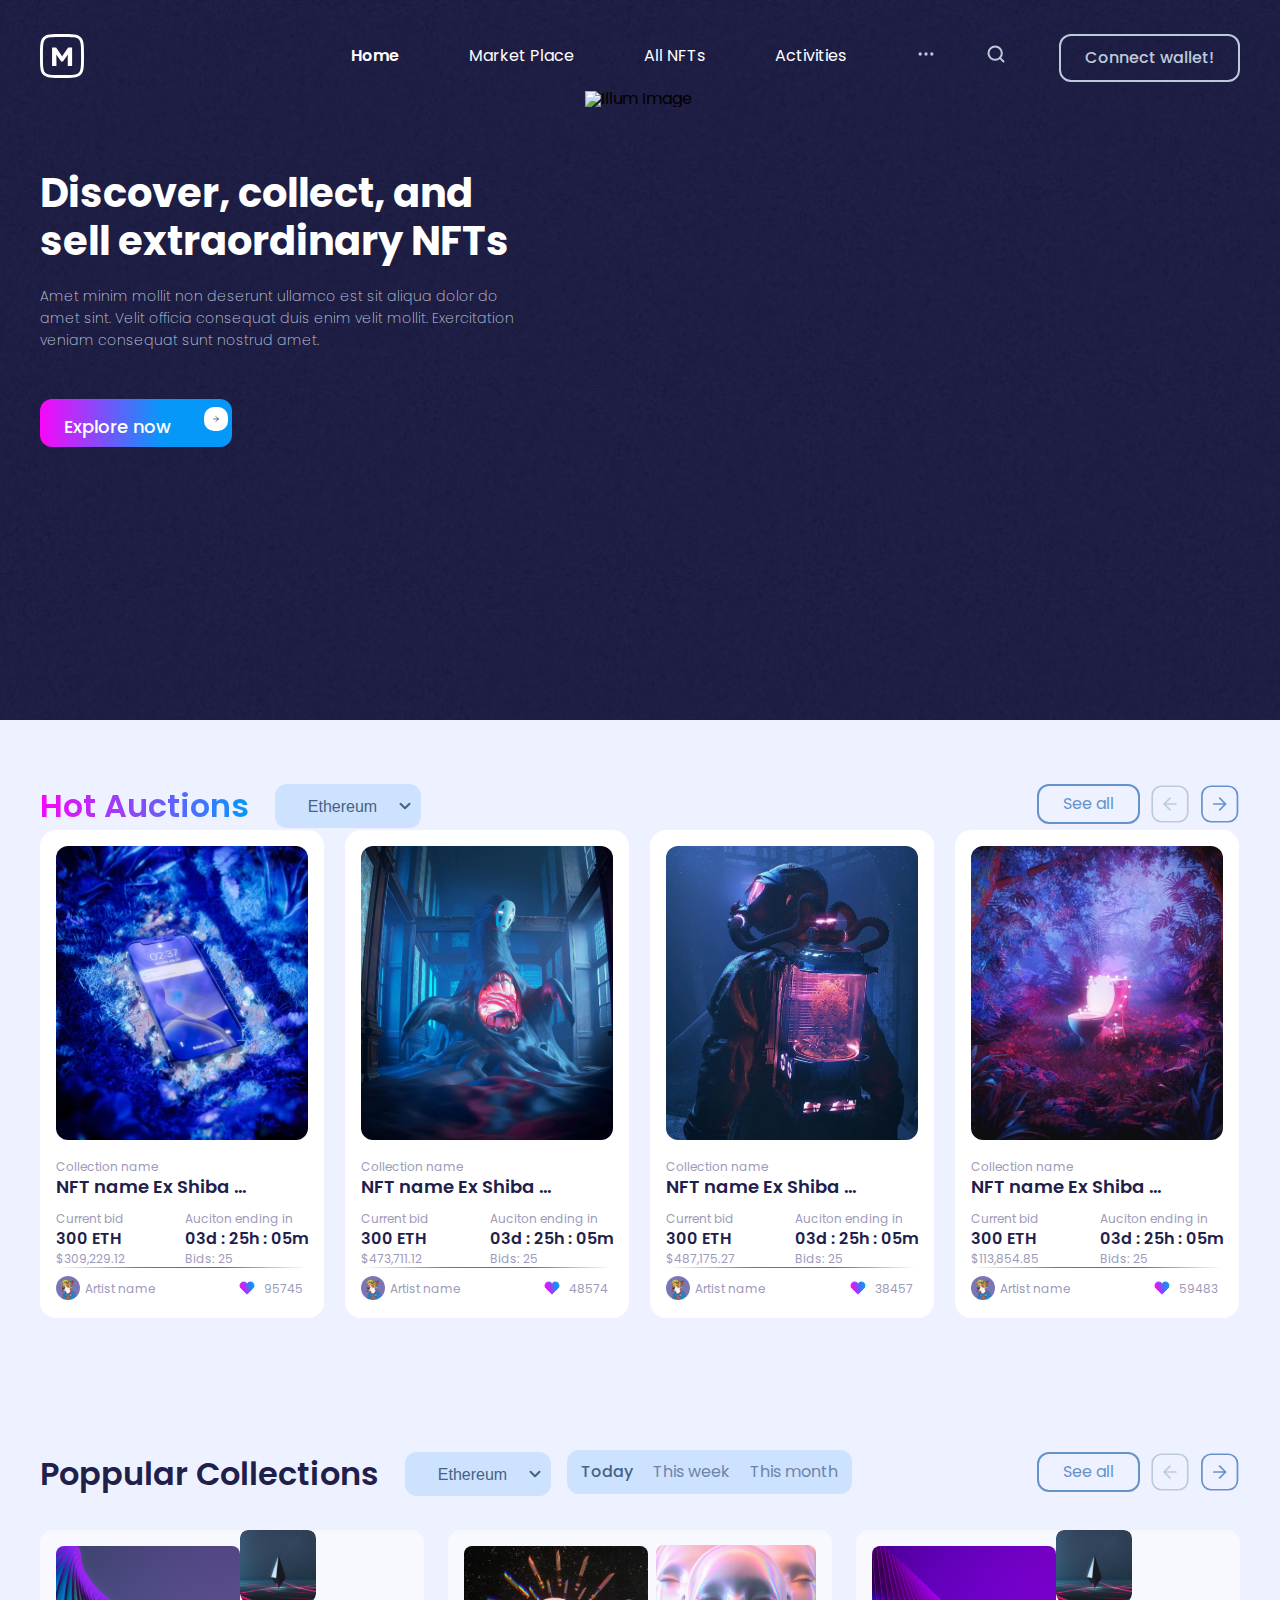
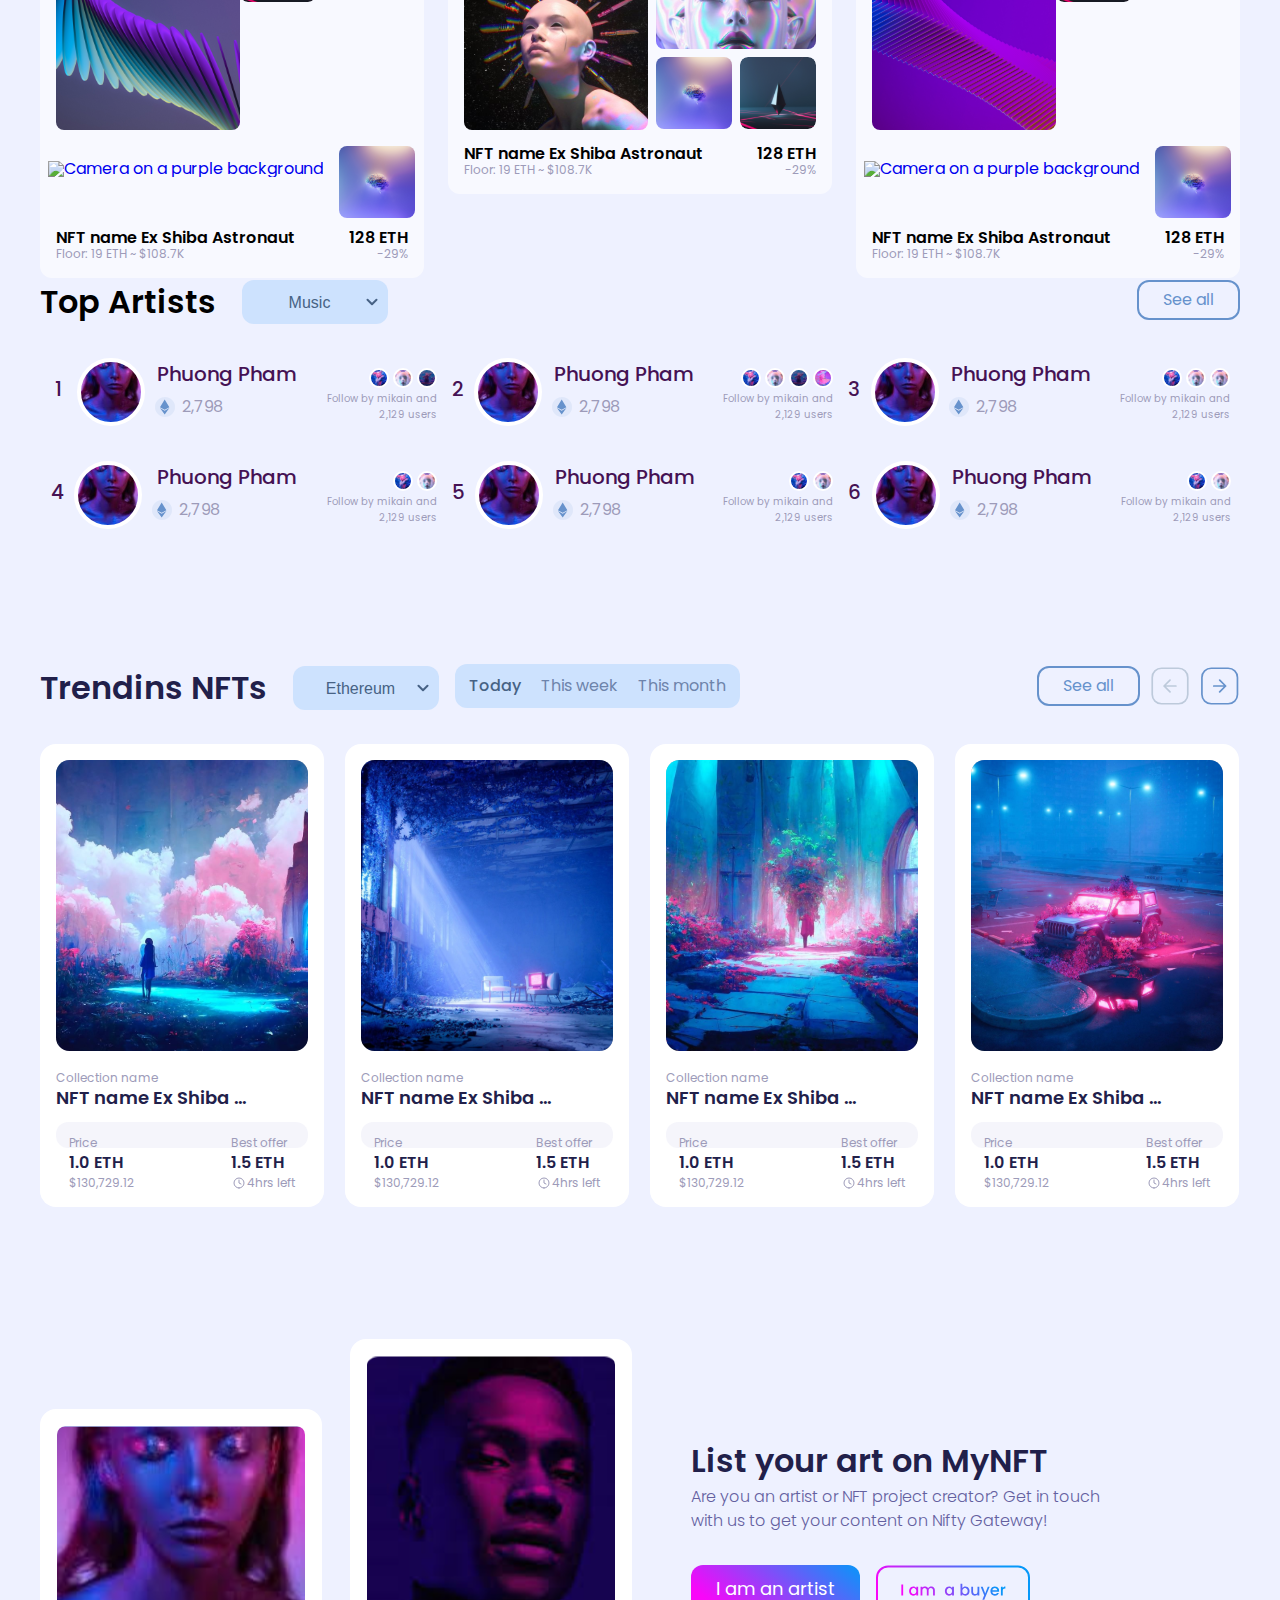
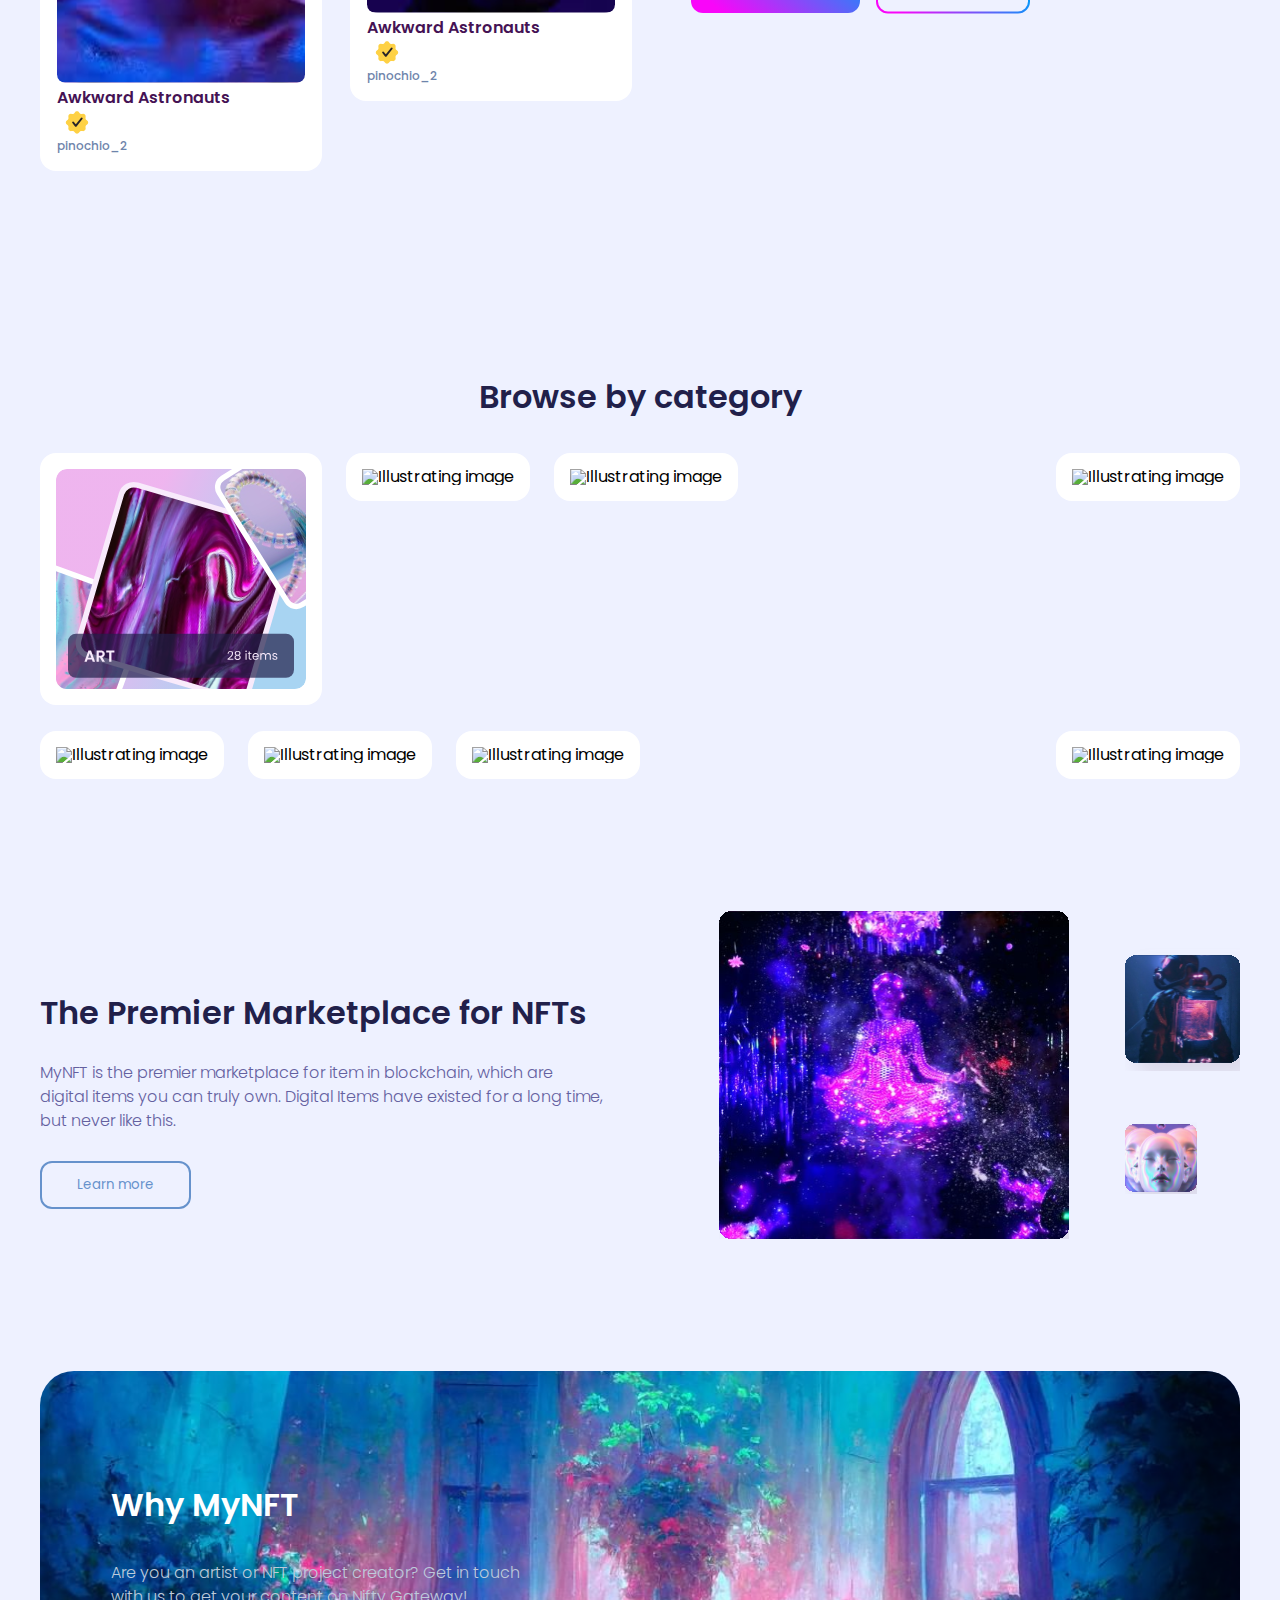
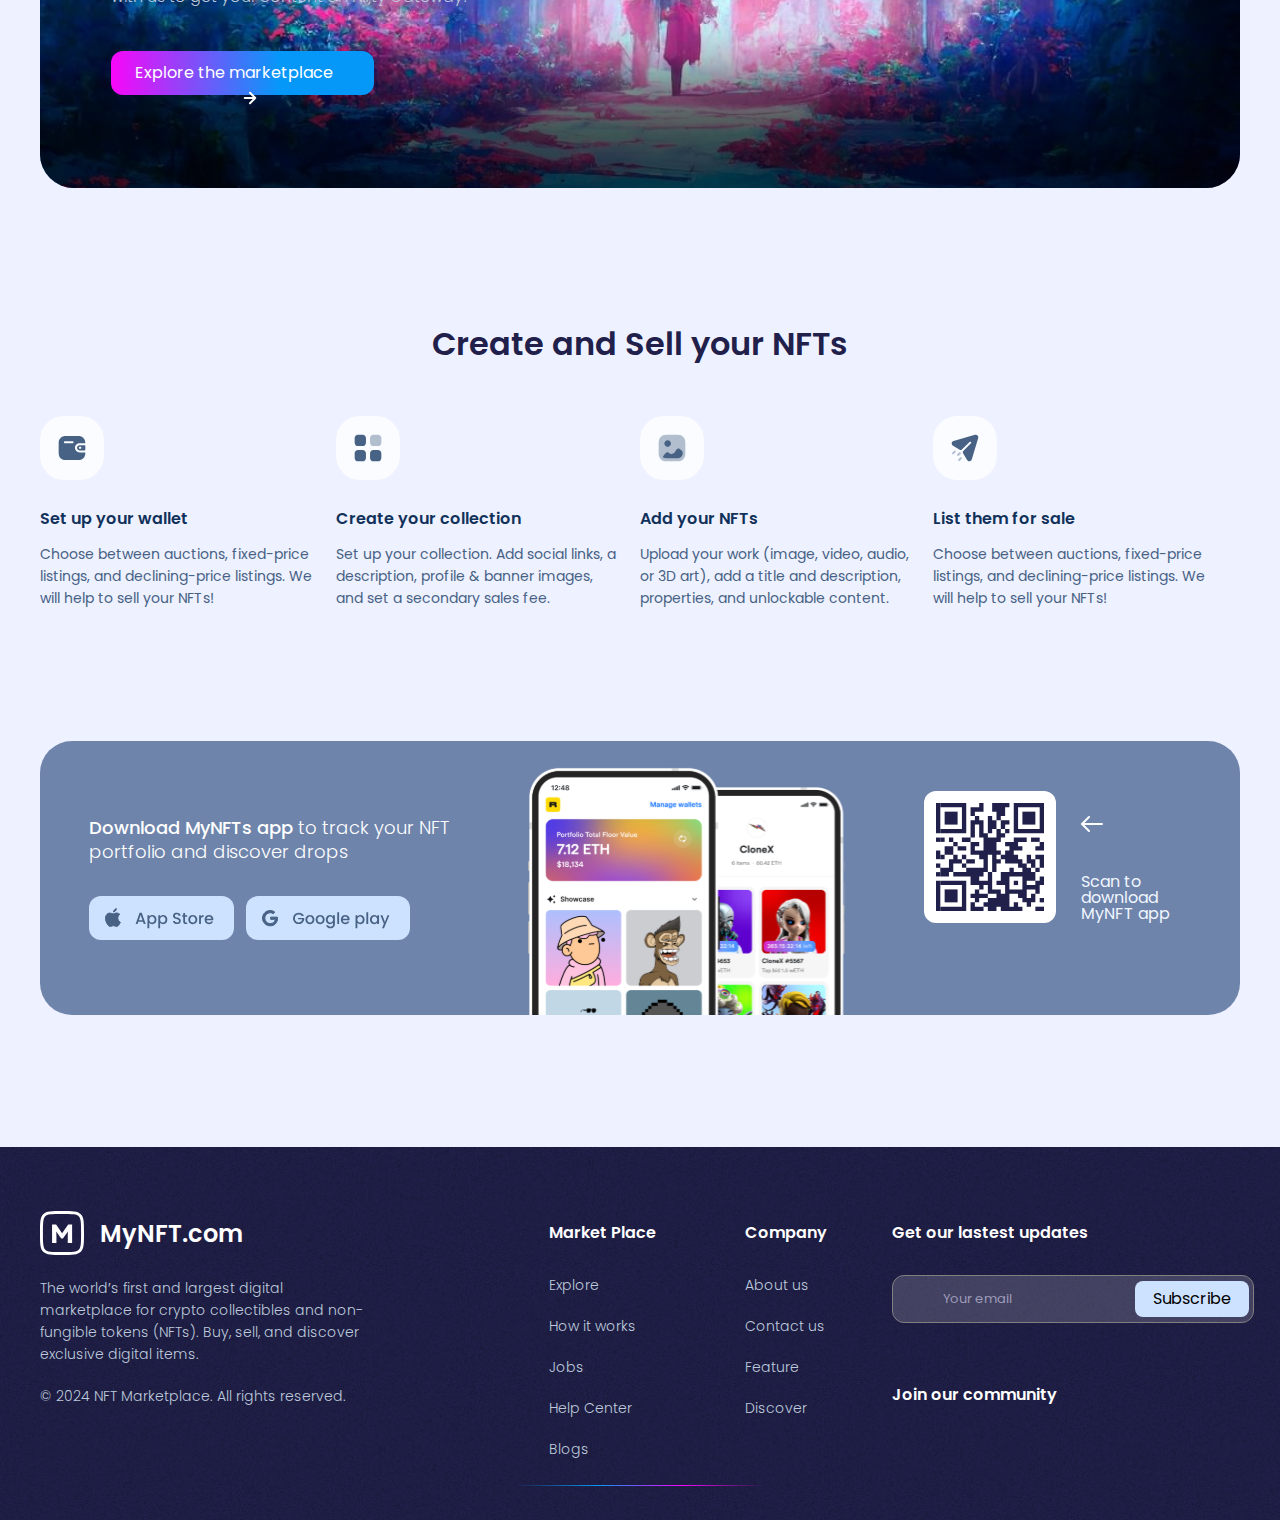
==== index.html @ 883bd113 "Merge pull request #1 from Apannha/develop" ====
<!DOCTYPE html>
<html lang="en">
<head>
<!-- ALWAYS CHECK THE TITLE TO BE RE-NAMED TO THE CURRENT PROJECT-->
<meta http-equiv="X-UA-Compatible" content="IE=edge">
<meta name="viewport" content="width=device-width, initial-scale=1.0">
<title>NFT- Main Page</title>
<meta charset="UTF-8" />

<meta name="description" content="NFT - Buy your feature COIN - Become a millionair" >
<meta name="keywords" content="nft, nft ukraine, buy nft, nft logs, nft cards kiev, top1 nft company" />

<link rel="apple-touch-icon" sizes="76x76" href="./images/icons/Logo.svg">
<link rel="icon" type="image/png" sizes="32x32" href="./images/icons/Logo.svg">
<link rel="icon" type="image/png" sizes="16x16" href="./images/icons/Logo.svg">

<link rel="mask-icon" href="./images/icons/Logo.svg" color="#fff">
<link rel="shortcut icon" href="./images/icons/Logo.svg">


<meta name="og:url" content="#"> <!--Domain site url-->
<meta name="og:title" content="NFT- Website">
<meta name="og:description" content="Master TAO cargo website">
<meta name="og:type" content="article">
<meta name="og:image" content="./img/header_bg.png" />
<meta property="og:image:width" content="350" />
<meta property="og:image:height" content="200" />
<meta property="og:image:alt" content="selector" />

<link rel="stylesheet" href="./css/reset.css" />
<link rel="stylesheet" href="./css/style.css" />
<link rel="stylesheet" href="https://cdnjs.cloudflare.com/ajax/libs/font-awesome/6.6.0/css/all.min.css" integrity="sha512-Kc323vGBEqzTmouAECnVceyQqyqdsSiqLQISBL29aUW4U/M7pSPA/gEUZQqv1cwx4OnYxTxve5UMg5GT6L4JJg==" crossorigin="anonymous" referrerpolicy="no-referrer" />
<link rel="preconnect" href="https://fonts.googleapis.com">
<link rel="preconnect" href="https://fonts.gstatic.com" crossorigin>
<link href="https://fonts.googleapis.com/css2?family=Poppins:ital,wght@0,100;0,200;0,300;0,400;0,500;0,600;0,700;0,800;0,900;1,100;1,200;1,300;1,400;1,500;1,600;1,700;1,800;1,900&display=swap" rel="stylesheet">
<link href="https://fonts.googleapis.com/css2?family=Dancing+Script:wght@400..700&family=Major+Mono+Display&family=Merienda:wght@300..900&family=Poppins:ital,wght@0,100;0,200;0,300;0,400;0,500;0,600;0,700;0,800;0,900;1,100;1,200;1,300;1,400;1,500;1,600;1,700;1,800;1,900&display=swap" rel="stylesheet">

   <!--TODO: CHECK AGAIN ALL THE WEB PAGE, TO FIND ANY ERRORS-->
</head>
<body>
    <header>
    <div class="head-banner">
        <div class="container">
            <div class="header banner">
                <a href="./html.html" class="header-logo fl">
                    <img src="./images/icons/Logo.svg" alt="NFT Logo">
                </a>
                <nav class="header-menu fl">
                    <ul>
                        <li><a href="#" aria-current="page">Home</a></li>
                        <li><a href="#">Market Place</a></li>
                        <li><a href="#">All NFTs</a></li>
                        <li><a href="#">Activities</a></li>
                        <li><a href="#"><img width="20" src="./images/icons/dots.svg" alt="Dots"></a></li>
                        <li><a href="#"><img width="20" src="./images/icons/search.svg" alt="Search"></a></li>
                    </ul>
                </nav>
                <button class="header-button fr">Connect wallet!</button>
            </div>
            <div class="head-info">
                <div class="header-leftcol fl" ><!-- HEADER INFO LEFT COLUMN-->
                    <h1>Discover, collect, and <br>
                    sell extraordinary NFTs</h1>
                    <p>
                        Amet minim mollit non deserunt ullamco est sit aliqua dolor do<br> amet sint. Velit officia consequat duis enim velit mollit. Exercitation<br> veniam consequat sunt nostrud amet.
                    </p>
                    <button type="button" class="explore-btn fl"><span class="exp-text fl">Explore now</span><img class="exp-btn-img exp-btn-box fr" src="./images/icons/arrow-right.svg" alt="Arrow Right"></button>
                </div>
                <div class="header-rightcol fr ">
                    <img src="./images/icons/Illuimg.svg" alt="Illum Image" title="Illum Image">
                </div>
            </div>
        </div>
    </div>
    </header>
    <!-- MAIN INFORMATION-->
    <main class="container-main">

        <section class="block1-menu"> 
<!-- DROP DOWN SELECTION LIST-->
            <article class="section1_info">
                <div class="left-info fl">
                    <h2 class="fl">Hot Auctions</h2>
                    <div class="drop-list-btn fl">
                        <select name="crypto" id="crypto">
                            <option value="Ethereum">Ethereum</option>
                            <option value="Bitcoin">Bitcoin</option>
                            <option value="Meta">Meta</option>
                            <option value="Mask">Mask</option>
                        </select>
                    </div>
                </div>
                <div class="right-info fr">
                    <div class="sort-btn fl">
                         <a href="#">See all</a>
                    </div>
                    <div class="sort-btn1 fr">
                        <a href="#"><img src="./images/icons/back.svg" alt="Return back arrow"></a> <!-- RETURN BACKICON BLOCK1-->
                        <a href="#"><img src="./images/icons/next.svg" alt="Arrow forward"></a> <!-- ARROW FORWARD ICON BLOCK1-->
                    </div>
                </div>
            </article>
        </section>
<!-- FIRST CARD GROUP (1)-->
        <section class="cards-container fl">
            <article class="card-bid1 fl">
                <figure>
                    <a href="#"><img src="./images/row1_cards/row1_card1.svg" alt="Card Image1" title="Phone dropped down" width="252"></a>
                    <figcaption class="card-bid-title">
                        <p class="hot-text">Collection name </p>
                        <h2 class="hot-title">NFT name Ex Shiba ...</h2>
                    </figcaption>
                </figure>
                <div class="hot-middle-card">
                    <div class="hot-subtitle1 fl">
                        <p>Current bid</p>
                        <h3>300 ETH</h3>
                        <p>$309,229.12</p>
                    </div>
                    <div class="hot-subtitle2 fr">
                        <p>Auciton ending in</p>
                        <h3>03d : 25h : 05m</h3>
                        <p>Bids: 25</p>
                    </div>
                </div>
                <hr>
                <div class="hot-bottom-card">
                    <figure class="fl"> <!-- ARTIST NICKNAME AND LOGO AVATAR-->
                        <a href="#"><img  class="fl" src="./images/row1_cards/Avatar.svg" alt="Artist avatar"></a>
                        <figcaption class="hot-artist-name fl">Artist name</figcaption>
                    </figure>
                    <figure> <!-- LIKES COUNT AND LIKES MINI-LOGO -->
                        <figcaption class="fr">95745</figcaption>
                        <a href="#"><img class="fr" src="./images/row1_cards/heart_like.svg" alt="Likes Count Icon"></a>
                    </figure>
                </div>
            </article>
<!-- SECOND CARD GROUP (2)-->
<article class="card-bid1 fl">
    <figure>
        <a href="#"><img src="./images/row1_cards/row1_card2.svg" alt="Card Image1" title="Phone dropped down" width="252"></a>
        <figcaption class="card-bid-title">
            <p class="hot-text">Collection name </p>
            <h2 class="hot-title">NFT name Ex Shiba ...</h2>
        </figcaption>
    </figure>
    <div class="hot-middle-card">
        <div class="hot-subtitle1 fl">
            <p>Current bid</p>
            <h3>300 ETH</h3>
            <p>$473,711.12</p>
        </div>
        <div class="hot-subtitle2 fr">
            <p>Auciton ending in</p>
            <h3>03d : 25h : 05m</h3>
            <p>Bids: 25</p>
        </div>
    </div>
    <hr>
    <div class="hot-bottom-card">
        <figure class="fl"> <!-- ARTIST NICKNAME AND LOGO AVATAR-->
            <a href="#"><img  class="fl" src="./images/row1_cards/Avatar.svg" alt="Artist avatar"></a>
            <figcaption class="hot-artist-name fl">Artist name</figcaption>
        </figure>
        <figure> <!-- LIKES COUNT AND LIKES MINI-LOGO -->
            <figcaption class="fr">48574</figcaption>
            <a href="#"><img class="fr" src="./images/row1_cards/heart_like.svg" alt="Likes Count Icon"></a>
        </figure>
    </div>
</article>
<!-- THIRD GROUP - CARD(3)-->
<article class="card-bid1 fl">
    <figure>
        <a href="#"><img src="./images/row1_cards/row1_card3.svg" alt="Card Image1" title="Phone dropped down" width="252"></a>
        <figcaption class="card-bid-title">
            <p class="hot-text">Collection name </p>
            <h2 class="hot-title">NFT name Ex Shiba ...</h2>
        </figcaption>
    </figure>
    <div class="hot-middle-card">
        <div class="hot-subtitle1 fl">
            <p>Current bid</p>
            <h3>300 ETH</h3>
            <p>$487,175.27</p>
        </div>
        <div class="hot-subtitle2 fr">
            <p>Auciton ending in</p>
            <h3>03d : 25h : 05m</h3>
            <p>Bids: 25</p>
        </div>
    </div>
    <hr>
    <div class="hot-bottom-card">
        <figure class="fl"> <!-- ARTIST NICKNAME AND LOGO AVATAR-->
            <a href="#"><img  class="fl" src="./images/row1_cards/Avatar.svg" alt="Artist avatar"></a>
            <figcaption class="hot-artist-name fl">Artist name</figcaption>
        </figure>
        <figure> <!-- LIKES COUNT AND LIKES MINI-LOGO -->
            <figcaption class="fr">38457</figcaption>
            <a href="#"><img class="fr" src="./images/row1_cards/heart_like.svg" alt="Likes Count Icon"></a>
        </figure>
    </div>
</article>
<!-- FORTH GROUP - CARD(4)-->
<article class="card-bid1 fl">
    <figure>
       <a href="#"> <img src="./images/row1_cards/row1_card4.svg" alt="Card Image1" title="Phone dropped down" width="252"></a>
        <figcaption class="card-bid-title">
            <p class="hot-text">Collection name </p>
            <h2 class="hot-title">NFT name Ex Shiba ...</h2>
        </figcaption>
    </figure>
    <div class="hot-middle-card">
        <div class="hot-subtitle1 fl">
            <p>Current bid</p>
            <h3>300 ETH</h3>
            <p>$113,854.85</p>
        </div>
        <div class="hot-subtitle2 fr">
            <p>Auciton ending in</p>
            <h3>03d : 25h : 05m</h3>
            <p>Bids: 25</p>
        </div>
    </div>
    <hr>
    <div class="hot-bottom-card">
        <figure class="fl"> <!-- ARTIST NICKNAME AND LOGO AVATAR-->
            <a href="#"><img  class="fl" src="./images/row1_cards/Avatar.svg" alt="Artist avatar"></a>
            <figcaption class="hot-artist-name fl">Artist name</figcaption>
        </figure>
        <figure> <!-- LIKES COUNT AND LIKES MINI-LOGO -->
            <figcaption class="fr">59483</figcaption>
            <a href="#"><img class="fr" src="./images/row1_cards/heart_like.svg" alt="Likes Count Icon"></a>
        </figure>
    </div>
</article>
        </section>
<!-- END OF CARDS GROUP  HOT ACTIONS-->
<!-- CARD (1) POPULAR COLLECTION BLOCK-->
        <section class="card-collection">
            <div class="popular-collections ">
                <h2 class="popular-coll-title fl">Poppular Collections</h2>
                <div class="drop-list-btn fl">
                    <select name="crypto" id="crypto">
                        <option value="Ethereum">Ethereum</option>
                        <option value="Bitcoin">Bitcoin</option>
                        <option value="Meta">Meta</option>
                        <option value="Mask">Mask</option>
                    </select>
                </div>
                <div class="select-data fl">
                    <div class="select-data-links fl">
                        <ul>
                            <li><a href="">Today</a></li>
                            <li><a href="">This week</a></li>
                            <li><a href="">This month</a></li>
                        </ul>
                    </div>
                </div>
                <div class="popular-collections-list fr">
                    <div class="right-info fr">
                        <div class="sort-btn fl">
                             <a href="#">See all</a>
                        </div>
                        <div class="sort-btn1 fr">
                            <a href="#"><img  class="sort-btn-arrow1" src="./images/icons/back.svg" alt="Return back arrow"></a> <!-- RETURN BACKICON BLOCK1-->
                            <a href="#"><img class="sort-btn-arrow2" src="./images/icons/next.svg" alt="Arrow forward"></a> <!-- ARROW FORWARD ICON BLOCK1-->
                        </div>
                    </div>
                </div>
            </div>
<!-- CARD (1 POPULAR COLLECTION BLOCK)-->            
            <article class="cards-container2 fl">
                <div class="cards-position fl">
                    <a href="#"><img class="card-coll-img1 fl" src="./images/popular-collections/article1/rect1.svg" alt="Animated wall purple wing"></a>
                    <a href="#"><img class="card-coll-img2 fl" src="./images/popular-collections/article1/rect2.svg" alt="Camera on a purple background"></a>
                    <a href="#"><img class="card-coll-img3 fl" src="./images/popular-collections/article1/rect3.svg" alt="Mind on a purple and blue background"></a>
                    <a href="#"><img class="card-coll-img4" src="./images/popular-collections/article1/rect4.svg" alt="Black Diamond"></a>
                </div>
                <div class="bottom-card-position">
                    <div class="block1-cards-info fl">
                        <h3>NFT name Ex Shiba Astronaut</h3>
                        <p>Floor: 19 ETH ~ $108.7K</p>
                    </div>
                    <div class="block2-card-info fr">
                        <h3>128 ETH</h3>
                        <p>-29%</p>
                    </div>
                </div>
            </article>
<!-- CARD (2 POPULAR COLLECTION BLOCK)-->
            <article class="cards-container2 fl">
                <div class="cards-position fl">
                    <a href="#"><img class="card-coll-img1 fl" src="./images/popular-collections/article2/rect1.svg" alt="Animated wall purple wing"></a>
                    <a href="#"><img class="card-coll-img2 fl" src="./images/popular-collections/article2/rect2.svg" alt="Camera on a purple background"></a>
                    <a href="#"><img class="card-coll-img3 fl" src="./images/popular-collections/article1/rect3.svg" alt="Mind on a purple and blue background"></a>
                    <a href="#"><img class="card-coll-img4" src="./images/popular-collections/article1/rect4.svg" alt="Black Diamond"></a>
                </div>
                <div class="bottom-card-position">
                    <div class="block1-cards-info fl">
                        <h3>NFT name Ex Shiba Astronaut</h3>
                        <p>Floor: 19 ETH ~ $108.7K</p>
                    </div>
                    <div class="block2-card-info fr">
                        <h3>128 ETH</h3>
                        <p>-29%</p>
                    </div>
                </div>
            </article>
<!-- CARD (3) POPULAR COLLECTION BLOCK-->
            <article class="cards-container2 fl">
                <div class="cards-position fl">
                    <a href="#"><img class="card-coll-img1 fl" src="./images/popular-collections/article3/rect1.svg" alt="Animated wall purple wing"></a>
                    <a href="#"><img class="card-coll-img2 fl" src="./images/popular-collections/article1/rect2.svg" alt="Camera on a purple background"></a>
                    <a href="#"><img class="card-coll-img3 fl" src="./images/popular-collections/article1/rect3.svg" alt="Mind on a purple and blue background"></a>
                    <a href="#"><img class="card-coll-img4" src="./images/popular-collections/article1/rect4.svg" alt="Black Diamond"></a>
                </div>
                <div class="bottom-card-position">
                    <div class="block1-cards-info fl">
                        <h3>NFT name Ex Shiba Astronaut</h3>
                        <p>Floor: 19 ETH ~ $108.7K</p>
                    </div>
                    <div class="block2-card-info fr">
                        <h3>128 ETH</h3>
                        <p>-29%</p>
                    </div>
                </div>
            </article>
        </section>    
    <!-- TOP ARTISTS CONTAINER BLOCK LINE -->  
     <!-- TOP ARTISTS ROW 1-->
    <section class="top-artists-row1">
            <!-- ARTIST CARD (1)-->   
        <article class="artists-items">
            <h2 class="fl">Top Artists</h2>
            <div class="drop-list-btn fl">
                <select name="crypto" id="crypto">
                    <option value="Music">Music</option>
                    <option value="Lady-album">Lady Album</option>
                    <option value="Nothing-special">Nothing Special</option>
                    <option value="Crady">Craydi</option>
                </select>
            </div>
            <div class="right-info fr">
            <div class="sort-btn">
                <a href="#">See all</a>
            </div>
            </div>
        </article>
        <article class="artist-card1 fl">
            <h3 class="fl">1</h3>
            <a class="fl" href="#"><img  src="./images/top-artists/ava.svg" alt="Beautiful Ava"></a>
            <div class="artist-info1 fl">
                <h3 class="fl">Phuong Pham</h3>
                <a href="#"><img src="./images/top-artists/viewed.svg" alt="Followers"></a>
                <a href="#"><img src="./images/top-artists/viewed2.svg" alt="Followers"></a>
                <a href="#"><img src="./images/top-artists/viewed3.svg" alt="Followers"></a>
                <div class="artist-info1-1">
                    <img class="" src="./images/top-artists/eth.svg" alt="Diamond">
                    <p class="fl">2,798</p>
                    <p class="fr">Follow by mikain and<br> 2,129 users</p>
                </div>
            </div>
        </article>
            <!-- ARTIST CARD (2)-->   
            <article class="artist-card2 fl">
                <h3 class="fl">2</h3>
                <a class="fl" href="#"><img  src="./images/top-artists/ava.svg" alt="Beautiful Ava"></a>
                <div class="artist-info2 fl">
                    <h3 class="fl">Phuong Pham</h3>
                    <a href="#"><img src="./images/top-artists/viewed.svg" alt="Followers"></a>
                    <a href="#"><img src="./images/top-artists/viewed2.svg" alt="Followers"></a>
                    <a href="#"><img src="./images/top-artists/viewed3.svg" alt="Followers"></a>
                    <a href="#"><img src="./images/top-artists/viewed4.svg" alt="Followers"></a>
                    <div class="artist-info2-2">
                        <img class="" src="./images/top-artists/eth.svg" alt="Diamond">
                        <p class="fl">2,798</p>
                        <p class="fr">Follow by mikain and<br> 2,129 users</p>
                    </div>
                </div>
            </article>
              <!-- ARTIST CARD (3)-->   
              <article class="artist-card3">
                <h3 class="fl">3</h3>
                <a class="fl" href="#"><img  src="./images/top-artists/ava.svg" alt="Beautiful Ava"></a>
                <div class="artist-info3 fl">
                    <h3 class="fl">Phuong Pham</h3>
                    <a href="#"><img src="./images/top-artists/viewed.svg" alt="Followers"></a>
                    <a href="#"><img src="./images/top-artists/viewed2.svg" alt="Followers"></a>
                    <a href="#"><img src="./images/top-artists/viewed2.svg" alt="Followers"></a>
                    <div class="artist-info3-3">
                        <img class="" src="./images/top-artists/eth.svg" alt="Diamond">
                        <p class="fl">2,798</p>
                        <p class="fr">Follow by mikain and<br> 2,129 users</p>
                    </div>
                </div>
            </article>
    </section> 
    <!-- TOP ARTISTS ROW (2)-->
    <section class="top-artists-row2">
           <!-- ARTIST CARD (4)-->   
        <article class="artist-card4 fl">
            <h3 class="fl">4</h3>
            <a class="fl" href="#"><img  src="./images/top-artists/ava.svg" alt="Beautiful Ava"></a>
            <div class="artist-info4 fl">
                <h3 class="fl">Phuong Pham</h3>
                <a href="#"><img src="./images/top-artists/viewed.svg" alt="Followers"></a>
                <a href="#"><img src="./images/top-artists/viewed2.svg" alt="Followers"></a>
                <div class="artist-info4-4">
                    <img class="" src="./images/top-artists/eth.svg" alt="Diamond">
                    <p class="fl">2,798</p>
                    <p class="fr">Follow by mikain and<br> 2,129 users</p>
                </div>
            </div>
        </article>
            <!-- ARTIST CARD (5)-->   
            <article class="artist-card5 fl">
                <h3 class="fl">5</h3>
                <a class="fl" href="#"><img  src="./images/top-artists/ava.svg" alt="Beautiful Ava"></a>
                <div class="artist-info5 fl">
                    <h3 class="fl">Phuong Pham</h3>
                    <a href="#"><img src="./images/top-artists/viewed.svg" alt="Followers"></a>
                    <a href="#"><img src="./images/top-artists/viewed2.svg" alt="Followers"></a>
                    <div class="artist-info5-5">
                        <img class="" src="./images/top-artists/eth.svg" alt="Diamond">
                        <p class="fl">2,798</p>
                        <p class="fr">Follow by mikain and<br> 2,129 users</p>
                    </div>
                </div>
            </article>
              <!-- ARTIST CARD (6)-->   
              <article class="artist-card6">
                <h3 class="fl">6</h3>
                <a class="fl" href="#"><img  src="./images/top-artists/ava.svg" alt="Beautiful Ava"></a>
                <div class="artist-info6 fl">
                    <h3 class="fl">Phuong Pham</h3>
                    <a href="#"><img src="./images/top-artists/viewed.svg" alt="Followers"></a>
                    <a href="#"><img src="./images/top-artists/viewed2.svg" alt="Followers"></a>
                    <div class="artist-info6-6">
                        <img class="" src="./images/top-artists/eth.svg" alt="Diamond">
                        <p class="fl">2,798</p>
                        <p class="fr">Follow by mikain and<br> 2,129 users</p>
                    </div>
                </div>
            </article>
    </section> 
    <section class="trending-nfts">
        <div class="popular-collections ">
            <h2 class="popular-coll-title fl">Trendins NFTs</h2>
            <div class="drop-list-btn fl">
                <select name="crypto" id="crypto">
                    <option value="Ethereum">Ethereum</option>
                    <option value="Bitcoin">Bitcoin</option>
                    <option value="Meta">Meta</option>
                    <option value="Mask">Mask</option>
                </select>
            </div>
            <div class="select-data fl">
                <div class="select-data-links fl">
                    <ul>
                        <li><a href="">Today</a></li>
                        <li><a href="">This week</a></li>
                        <li><a href="">This month</a></li>
                    </ul>
                </div>
            </div>
            <div class="popular-collections-list fr">
                <div class="right-info fr">
                    <div class="sort-btn fl">
                         <a href="#">See all</a>
                    </div>
                    <div class="sort-btn1 fr">
                        <a href="#"><img  class="sort-btn-arrow1" src="./images/icons/back.svg" alt="Return back arrow"></a> <!-- RETURN BACKICON BLOCK1-->
                        <a href="#"><img class="sort-btn-arrow2" src="./images/icons/next.svg" alt="Arrow forward"></a> <!-- ARROW FORWARD ICON BLOCK1-->
                    </div>
                </div>
            </div>
        </div>
        <!-- TRENDING NFTs CONTAINER -->
        <article class="trending-nft-card1 fl">
             <!-- TRENDING NFTS CARD 1-->
            <div class="trending-nft-card1-1 fl">
                <article class="card-bid1 fl">
                    <figure>
                        <a href="#"><img src="./images/trending-nfts/image1.svg" alt="Card Image1" title="Phone dropped down" width="252"></a>
                        <figcaption class="card-bid-title">
                            <p class="hot-text">Collection name </p>
                            <h2 class="hot-title">NFT name Ex Shiba ...</h2>
                        </figcaption>
                    </figure>
                    <div class="hot-middle-card">
                        <span class="hot-subtitle1 fl">
                            <p>Price</p>
                            <h3>1.0 ETH</h3>
                            <p>$130,729.12</p>
                        </span>
                        <span class="hot-subtitle2 fr">
                            <p>Best offer</p>
                            <h3>1.5 ETH</h3>
                            <p><img class="clock fl" src="./images/trending-nfts/clock.svg" alt="Clock Time Left">4hrs left</p>
                        </span>
                    </div>
                </article>
            </div>
        </article>
         <!-- TRENDING NFTS CARD 2-->
        <article class="trending-nft-card1 fl">
            <div class="trending-nft-card1-1 fl">
                <article class="card-bid1 fl">
                    <figure>
                        <a href="#"><img src="./images/trending-nfts/image2.svg" alt="Card Image1" title="Phone dropped down" width="252"></a>
                        <figcaption class="card-bid-title">
                            <p class="hot-text">Collection name </p>
                            <h2 class="hot-title">NFT name Ex Shiba ...</h2>
                        </figcaption>
                    </figure>
                    <div class="hot-middle-card">
                        <span class="hot-subtitle1 fl">
                            <p>Price</p>
                            <h3>1.0 ETH</h3>
                            <p>$130,729.12</p>
                        </span>
                        <span class="hot-subtitle2 fr">
                            <p>Best offer</p>
                            <h3>1.5 ETH</h3>
                            <p><img class="clock fl" src="./images/trending-nfts/clock.svg" alt="Clock Time Left">4hrs left</p>
                        </span>
                    </div>
                </article>
            </div>
        </article>
         <!-- TRENDING NFTS CARD 3-->
        <article class="trending-nft-card1 fl">
            <div class="trending-nft-card1-1 fl">
                <article class="card-bid1 fl">
                    <figure>
                        <a href="#"><img src="./images/trending-nfts/image3.svg" alt="Card Image1" title="Phone dropped down" width="252"></a>
                        <figcaption class="card-bid-title">
                            <p class="hot-text">Collection name </p>
                            <h2 class="hot-title">NFT name Ex Shiba ...</h2>
                        </figcaption>
                    </figure>
                    <div class="hot-middle-card">
                        <span class="hot-subtitle1 fl">
                            <p>Price</p>
                            <h3>1.0 ETH</h3>
                            <p>$130,729.12</p>
                        </span>
                        <span class="hot-subtitle2 fr">
                            <p>Best offer</p>
                            <h3>1.5 ETH</h3>
                            <p><img class="clock fl" src="./images/trending-nfts/clock.svg" alt="Clock Time Left">4hrs left</p>
                        </span>
                    </div>
                </article>
            </div>
        </article>
        <!-- TRENDING NFTS CARD 4-->
        <article class="trending-nft-card1">
            <div class="trending-nft-card1-1">
                <article class="card-bid1 fl">
                    <figure>
                        <a href="#"><img src="./images/trending-nfts/image4.svg" alt="Card Image1" title="Phone dropped down" width="252"></a>
                        <figcaption class="card-bid-title">
                            <p class="hot-text">Collection name </p>
                            <h2 class="hot-title">NFT name Ex Shiba ...</h2>
                        </figcaption>
                    </figure>
                    <div class="hot-middle-card">
                        <span class="hot-subtitle1 fl">
                            <p>Price</p>
                            <h3>1.0 ETH</h3>
                            <p>$130,729.12</p>
                        </span>
                        <span class="hot-subtitle2 fr">
                            <p>Best offer</p>
                            <h3>1.5 ETH</h3>
                            <p><img class="clock fl" src="./images/trending-nfts/clock.svg" alt="Clock Time Left">4hrs left</p>
                        </span>
                    </div>
                </article>
            </div>
        </article>
    </section>   
    <!-- LIST YOUR ART ON MYNFT - CONTAINER BLOCK-->
    <section class="list-your-art">
        <!-- LADY NFT IMAGE BLOCK-->
        <article class="list-art-item fl">
            <figure>
                <a href="#"><img src="./images/list-your-art/lady-nft.svg" alt="Beautiful lady"></a>
            <figcaption>Awkward Astronauts</figcaption>
            <img  id="verified" src="./images/list-your-art/verified.svg" alt="Verified">
            <p>pinochio_2</p>
            </figure>
        </article>
        <!-- MEN NFT IMAGE BLOCK-->
        <article class="list-art-item2 fl">
            <figure>
                <a href="#"><img src="./images/list-your-art/men-nft.svg" alt="Beautiful lady"></a>
            <figcaption>Awkward Astronauts</figcaption>
            <img  id="verified2" src="./images/list-your-art/verified.svg" alt="Verified">
            <p>pinochio_2</p>
            </figure>
        </article>
        <article class="list-art-info fr">
            <h3>List your art on MyNFT</h3>
            <p>Are you an artist or NFT project creator? Get in touch<br>
                with us to get your content on Nifty Gateway!</p>
                <button id="artist" type="button">I am an artist</button>
               <a href="#"><img id="buyer" src="./images/list-your-art/button-l.svg" alt="Button"></a>
        </article>
    </section>   
    <!-- BROWSE BY CATEGORY - BLOCK CONTAINER-->
        <!-- BROWSE BY CATEGORY - CARD ROW (1)-->
    <section class="browse-category">
        <h3 class="browse-title1">Browse by category</h3>
        <article class="browse-item1 fl">
            <img src="./images/browse-by-category/item1.svg" alt="Illustrating image">
        </article>
        <article class="browse-item2 fl">
            <img src="./images/browse-by-category/item2.svg" alt="Illustrating image">
        </article>
        <article class="browse-item3 fl">
            <img src="./images/browse-by-category/item3.svg" alt="Illustrating image">
        </article>
        <article class="browse-item4 fr">
            <img src="./images/browse-by-category/item4.svg" alt="Illustrating image">
        </article>
    </section>  
        <!-- BROWSE BY CATEGORY - CARD ROW (2)-->
    <section class="browse-category2">
        <article class="browse-item1 fl">
            <img src="./images/browse-by-category/item5.svg" alt="Illustrating image">
        </article>
        <article class="browse-item2 fl">
            <img src="./images/browse-by-category/item6.svg" alt="Illustrating image">
        </article>
        <article class="browse-item3 fl">
            <img src="./images/browse-by-category/item7.svg" alt="Illustrating image">
        </article>
        <article class="browse-item4 fr">
            <img src="./images/browse-by-category/item8.svg" alt="Illustrating image">
        </article>
    </section> 
    <!-- THE PREMIER MARKET PLACE FOR NFTS - CONTAINER BLOCK--> 
     <section class="premier-marketplace">
        <!-- PREMIER LEFT BLOCK-->
        <article class="premier-left_block fl">
            <h3 class="">The Premier Marketplace for NFTs</h3>
            <p class="">MyNFT is the premier marketplace for item in blockchain, which are<br> digital
                items you can truly own. Digital Items have existed for a long time,<br> but
                never like this.</p>
                <button id="premier-btn" type="button">Learn more</button>
        </article>
        <!-- PREMIER RIGHT BLOCK-->
        <article class="premier-right_block fr">
            <a href="#"><img  class="premier-img1 fl" src="./images/premier-marketplace/rect1.svg" alt="Budhha sitting on the floor" title="Buddha"></a>
            <a href="#"><img  class="premier-img2" src="./images/premier-marketplace/rect2.svg" alt="Astronaut" title="Astronaut"></a>
            <a href="#"><img  class="premier-img3" src="./images/premier-marketplace/rect3.svg" alt="Lady Face" title="Lady Face"></a>
        </article>
     </section>  
     <!-- CONTAINER BLOCK ON THE BOTTOM WITH A YOUTUBE FRAME INSIDE.--> 
     <section class="why-nfts">
        <article class="nft-left_block fl">
            <h3 class="nfts-title">Why MyNFT</h3>
            <p class="nfts-para">Are you an artist or NFT project creator? Get in touch<br>
                with us to get your content on Nifty Gateway!</p>
                <button class="nfts-btn"><span class="nfts-text fl">Explore the marketplace</span><img class="nfts-img" src="./images/why-nfts/arrow-right.svg" alt="Button Arrow">
                </button>
        </article>
        <article class="nft-right_block fr">
            <iframe width="610" height="315"  src="https://www.youtube.com/embed/ldJmUXCQfgo?si=MZEASw53StkPV-E4" title="YouTube video player" frameborder="0" allow="accelerometer; autoplay; clipboard-write; encrypted-media; gyroscope; picture-in-picture; web-share" referrerpolicy="strict-origin-when-cross-origin" allowfullscreen></iframe>
        </article>
     </section> 
     <!-- CREATE AND SELL YOUR NFT'S - BLOCK CONTAINER-->
     <section class="sell-nfts">
            <h3 class="sell-nfts_title">Create and Sell your NFTs</h3>
            <section class="sell-nfts_cards">
            <!-- SELL ITEM - CARD (1)-->
        <article class="sell-item1 fl">
            <a href="#"><img src="./images/create-sell-nft/wallet.svg" alt="Illustrating image"></a>
            <h4 class="sell-item_title1">Set up your wallet</h4>
            <p class="sell-item_para1">Choose between auctions, fixed-price<br>listings, and declining-price listings. We<br> will help to sell your NFTs!
        </article>
        <!-- SELL ITEM - CARD (2)-->
        <article class="sell-item2 fl">
            <a href="#"><img src="./images/create-sell-nft/dots.svg" alt="Illustrating image"></a>
            <h4 class="sell-item_title2">Create your collection</h4>
            <p class="sell-item_para2">Set up your collection. Add social links, a<br> description, profile & banner images,<br> and set a secondary sales fee.
        </article>
        <!-- SELL ITEM - CARD (3)-->
        <article class="sell-item3 fl">
            <a href="#"><img src="images/create-sell-nft/image.svg" alt="Illustrating image"></a>
            <h4 class="sell-item_title3">Add your NFTs</h4>
            <p class="sell-item_para3">Upload your work (image, video, audio,<br> or 3D art), add a title and description,<br> properties, and unlockable content.
        </article>
        <!-- SELL ITEM - CARD (4)-->
        <article class="sell-item4">
            <a href="#"><img src="images/create-sell-nft/kite.svg" alt="Illustrating image"></a>
            <h4 class="sell-item_title4">List them for sale</h4>
            <p class="sell-item_para4">Choose between auctions, fixed-price<br> listings, and declining-price listings. We<br> will help to sell your NFTs!
        </article>
        </section>
     </section>  
     <!-- DOWNLOAD MY NFT APP - CONTAINER BLOCK-->      
      <section class="nft-app_container">
        <!-- LEFT TEXT BLOCK (1)-->
        <article class="nft-app_item1 fl">
            <h3 class="nft-app_title">Download MyNFTs app<span class="nft-title_thin"> to track your NFT<br>portfolio and discover drops</span></h3>
           <div class="nft-bbtn">
            <a href="#" class="nft-app_btn1 fl">
                <img class="nft-app_img1" src="./images/my-nft-app/Button-M.svg" alt="Apple icon"><span class="nft-btn_text1"></span></a>
            <a href="#" class="nft-app_btn2 fl">
                <img class="nft-app_img2" src="./images/my-nft-app/Button-G.svg" alt="Googple icon"></a>
           </div>
        </article>
        <!-- CENTER BLOCK (2)-->
        <article class="nft-app_iphones fl">
            <a href="#"><img class="nft-app_img2" src="./images/my-nft-app/iphone.svg" alt="Illustrating image"></a>
        </article>
        <!-- RIGHT BLOCK (3)-->
        <article class="nft-app_barcode fr">
            <img class="nft-app_img3 fl" src="./images/my-nft-app/bar-code.svg" alt="Illustrating image" title="QR-Code Scan to Download our App">
            <div class="nft-appbr_text fr">
            <p class="nft-barcode_text"><img class="nft-app_img4" src="./images/my-nft-app/arrow-left.svg">Scan to<br>download<br> MyNFT app</p>
            </div>
        </article>
      </section>      
    </main>
<!-- FOOTER MAIN INFO -->
<footer>
    <section class="footer-info container">
        <article class="footer-block1 fl">
            <a href="#"><img class="footer-block_logo" src="/images/icons/Logo.svg" id="logo" alt="Website Logotype" title="Web Logo"></a>
            <h2 class="footer-block_title">MyNFT.com</h2>
            <p class="footer-block_text1">The world&prime;s first and largest digital<br> marketplace for crypto collectibles and non-<br>fungible tokens (NFTs). Buy, sell, and discover<br> exclusive digital items.</p>
            <p class="footer-block_text2">© 2024 NFT Marketplace. All rights reserved.</p>
            </article>
            <!-- LEFT COLUMN NAVIGATION-->
            <article class="footer-nav fl">
                <nav class="footer-nav_list1 fl">
                <ul>
                    <li>Market Place</li>
                    <li><a href="#">Explore</a></li>
                    <li><a href="#">How it works</a></li>
                    <li><a href="#">Jobs</a></li>
                    <li><a href="#">Help Center</a></li>
                    <li><a href="#">Blogs</a></li>
                </ul>  
                </nav>
            </article>
            <!-- RIGHT COLUMN NAVIGATION-->
            <article class="footer-nav2 fl">
                <nav class="footer-nav_list2">
                <ul> 
                    <li>Company</li>
                    <li><a href="#">About us</a></li>
                    <li><a href="#">Contact us</a></li>
                    <li><a href="#">Feature</a></li>
                    <li><a href="#">Discover</a></li>
                </ul>
                </nav>
        </article>
        <!-- SUBSCRIBE BUTTON - SEND E-MAIL FORM-->
        <article class="form-wrapper fl">
            <h3 class="form-title">Get our lastest updates</h3>
            <form class="send-form fl" action="/" method="post" id="send-subscribe" autocomplete="on">
                <label >
                <i class="fa-regular fa-envelope"></i>
                <input type="email" class="input-field" placeholder="Your email" required autocomplete="email">
                <button  class="input-btn" type="submit" value="send" onclick="alert('UNDER CONSTRUCTION')">Subscribe</button>
                </label>
            </form>
        </article>
        <article class="form-social fl">
            <h3 class="social-title">Join our community</h3>
            <nav class="form-social_links ">
                <ul class="form-social_list">
                    <li><a href="#"><i class="fa-brands fa-facebook-f" aria-label="Visit our Facebook page" title="Facebook"></i></a></li>
                    <li><a href="#"><i class="fa-brands fa-twitter" aria-label="Follow us on Twitter" title="Twitter"></i></a></li>
                    <li><a href="#"><i class="fa-brands fa-instagram" aria-label="Follow us on Instagram" title="Instagram"></i></a></li>
                    <li><a href="#"><i class="fa-brands fa-linkedin-in" aria-label="Connect with us on Linked-in" title="Linked-in"></i></a></li>
                </ul>
            </nav>
        </article>
        <hr class="hr-clear clearfix">
    </section>
    
</footer>
</body>
</html>
---- css/style.css ----
/* *  {
  outline:1px solid green !important;
}  */



.clearfix {
  clear: both;
}

.text-center {
  text-align: center;
}

.fl {
  float: left;
}

.fr {
  float: right;
}
.flo {
  overflow: hidden;
}

.head-banner {
  margin: auto;
  background-color: #21204A;
  background-image: url(/images/Noise.png);
  background-repeat: no-repeat;
  background-size: cover;
  background-position: center center; /* Add this line */
  background-attachment: fixed;
  width: 100%;
  height: 80vh;
}

.container {
  width: 100%;
  max-width: 1200px;
  margin: auto;
  font-family: "Poppins", sans-serif;
}

.container-main {
    width: 100%;
    max-width: 1200px;
    margin: auto;
    clear: both;
    font-family: "Poppins", sans-serif;
    padding-top: 62px;
  }
  .container-main:after {
    content: '';
    display: block;
    clear: both;

  }
body {
    background-color: #eef1ff;
    width: 100%;

  }
  /* HEAD INFORMATION BLOCK*/
  
  .header {
    padding: 24px 0px;

  }

  .header-logo img {
    padding-top: 10px;
  }

  .header-menu {
    margin-left: 232px;

  }

  .header-menu ul {

  }

  .header-menu li {
    float: left;
    padding: 20px;
  }

  .header-menu li:nth-child(6){
    padding-left: 0px;
  }
 

  .header-menu li a {
    text-decoration: none;
    color: white;
    font-family: Poppins;
    font-size: 16px;
    font-weight: 400;
    line-height: 24px;
    text-align: center;
    padding: 20px 15px;
    border-bottom: 1px solid transparent;
  }

  .header-menu li:first-child a {
    font-family: Poppins;
    font-size: 16px;
    font-weight: 600;
    line-height: 24px;
    text-align: center;
  }

  a {
    transition: background-color 0.3s; 
    border: none;
    outline: none;

  }

  .header-menu li:hover {
    transform: scale(0.90);
    transition: transform 0.3s;
  }

  .header-button {
    padding: 10px 24px 10px 24px;
    margin-top: 10px;
    cursor: pointer;
    background-color: transparent;
    border: 2px solid #BDCADB;
    border-radius: 12px;

    align-items: center;
    font-family: Poppins;
    font-weight: 500;
    font-size: 16px;
    line-height: 24px;
  }

  .header-button {
    color: #BDCADB;
  }
  
  .header-button:active {
    transform: scale(0.95);
    transition: background-color 0.50s, transform 0.10s;
    border-radius: 12px;
    border: 2px solid rgb(125, 3, 99);
    color: rgb(125, 3, 99);
  }
  
  /* END OF HEAD INFORMATION BLOCK */

      /*HEAD INFO RIGHT BLOCK AND LEFT BLOCK - HEADER , TEXT - AND IMAGE*/


.header-rightcol {
  width: 655px;
  height: 592px;

}
  
.header_leftcol {

}
.header-leftcol {
  padding-top: 78px;
}
.header-leftcol:after {
  content: '';
  display: block;
  clear: both;
  overflow: auto;
}
.header-left_creator {
  font-family: "Major Mono Display", monospace;
  font-weight: 400;
  font-style: normal;
  background: linear-gradient(to right, #F906F9, #0698F9);
  user-select: none;
  -webkit-background-clip: text;
  -webkit-text-fill-color: transparent;
  font-size: 20px;
  text-align: left;
}
.header-leftcol h1 {
  color: white;
  font-size: 40px;
  line-height: 48px;
  font-family: "Poppins", sans-serif;
  font-weight: 700;
  font-style: normal;
}

.header-leftcol p {
  color: #BDCADB;
  font-size: 14px;
  line-height: 22px;
  font-family: "Poppins", sans-serif;
  font-weight: 200;
  font-style: normal;
  padding-top: 20px;
  padding-bottom: 48px;

}

.explore-btn {
  border-radius: 12px;
  border: none;
  padding: 4px 4px 4px 24px;
  width: 192px;
  height: 48px;
  color: #FFFFFF;
  font-size: 18px;
  line-height: 24px;
  font-family: "Poppins", sans-serif;
  font-weight: 500;
  font-style: normal;
  margin: auto;
  text-align: center;

  background: #F906F9;
  background: linear-gradient(to right, #F906F9 0%, #0698F9 64%);
  overflow: auto;
  cursor: pointer;
}

.explore-btn:hover {
  transform: scale(0.95);
  transition: background-color 0.3s, transform 0.10s;
  background: #F906F9;
  background: linear-gradient(to right, #f906f976 0%, #0698f96e 64%);
  overflow: auto;
}

.exp-btn-box {
  width: 40px;
  height: 40px;
  border-radius: 10px;
  padding: 8px;
  background-color: white;
  text-align: center;
  margin: 0 auto;
  align-items: center;
}

.exp-btn-box:active {
  background-color: transparent;
}

.exp-btn-img {
  width: 24px;
  height: 24px;
  margin: 0 auto;
  text-align: center;
  align-items: center;
}

.exp-text {
  padding-top: 8px;
}

main {
  clear: both;

}

.section1_info {
  clear: both;

  padding-bottom: 32px;
}
/*END OF EDITING HEADER BLOCK */

/*FIRST BLOCK CARD GROUP*/
.cards-container {
  
  padding-bottom: 132px;
}
.cards-container::after {
  content: "";
  display: block;
  overflow: auto;
  clear: both;
}
.cards-container1::after {
  content: "";
  display: block;
  overflow: auto;
  clear: both;
}
.popular-collections {
  padding-bottom: 32px;
}

.popular-collections:after{
  content: "";
  display: block;
  overflow: auto;
  clear: both;
}
.block1-menu:after {
  content: "";
  display: block;
  overflow: auto;
  clear: both;
}


.hot-actions {
 
  clear: both;
}
.left-info {

}

.left-info h2 {
  font-size: 32px;
  font-weight: 600;
  line-height: 48px;
  font-family: "Poppins", sans-serif;
    background: linear-gradient(to right, #F906F9,#0698F9);
    -webkit-background-clip: text;
    -webkit-text-fill-color: transparent;
}

.drop-list-btn {
  padding: 2px 16px 0px 26px;
}

select {
  width: 146px;
  height: 44px;
  padding: 10px 16px 10px 24px;
  font-size: 16px;
  border: 2px solid #ccc;
  border-radius: 5px;
  background-color: #f0f0f0;
  outline: none;
  border: none;
}

select:hover {
  background: #F906F9;
  background:  #d6e7ff;
  overflow: auto;
  color: #03387e;
  background-image: url('/images/icons/arrow-up.svg');
  background-repeat: no-repeat;
  background-position: right 10px center;
  background-size: 12px; /* Размер вашей пользовательской стрелки */
  text-align: center;

}

select {
    appearance: none;
    -webkit-appearance: none;
    -moz-appearance: none;
    padding:10px 35px 10px 24px;
    font-size: 16px;
    border: 0px solid #CDE2FE;
    border-radius: 12px;
    background-color: #CDE2FE;
    color: #476285;
    background-image: url('/images/icons/select-arrow.svg');
    background-repeat: no-repeat;
    background-position: right 10px center;
    background-size: 12px; /* Размер вашей пользовательской стрелки */
    text-align: center;
    gap: 10px;
    margin: auto;
    outline: none;
    border: none;
    cursor: pointer;
}

select::-ms-expand {
  display: none;
}

.left-info form {
  border-radius: 12px;
  padding-top: 2px;
}

.card-bid-title {
  padding-top: 16px;
}

.card-bid1 {
  border-radius: 16px;
  padding: 16px;
  background-color: white;

  margin: 0px 21px 0px 0px;
}
.card-bid1:hover {
  transform: scale(0.96);
  transition: 0.2s ease;
}
.card-bid1:last-child{
  margin: 0;
}

.hot-title {
  font-size: 18px;
  line-height: 24px;
  font-family: "Poppins", sans-serif;
  font-weight: 600;
  color: #21204A;
}

.hot-text {
  font-size: 12px;
  line-height: 16px;
  font-family: "Poppins", sans-serif;
  font-weight: 400;
  color: #9D9BB9;
}

.hot-subtitle1 p  {
  font-size: 12px;
  line-height: 16px;
  font-family: "Poppins", sans-serif;
  font-weight: 400;
  color: #9D9BB9;
}

.hot-subtitle2 p {
  font-size: 12px;
  line-height: 16px;
  font-family: "Poppins", sans-serif;
  font-weight: 400;
  color: #9D9BB9;
}

.hot-subtitle1 h3 {
  font-size: 16px;
  line-height: 24px;
  font-family: "Poppins", sans-serif;
  font-weight: 600;
  color: #21204A;
}

.hot-subtitle2 h3 {
  font-size: 16px;
  line-height: 24px;
  font-family: "Poppins", sans-serif;
  font-weight: 600;
  color: #21204A;
}

.hot-middle-card {

  padding-top: 12px;
  padding-bottom: 7px;
}

.hot-bottom-card {

  clear: both;

}
.hot-bottom-card figcaption{
  padding: 5px;
  font-family: "Poppins", sans-serif;
  font-weight: 400;
  font-size: 12px;
  line-height: 16px;
  align-items: center;
  color: rgba(157, 155, 185, 1);
}

.hot-bottom-card figure {

}

.hot-artist-name {
  font-size: 12px;
  line-height: 16px;
  font-weight: 400;
  font-family: "Poppins", sans-serif;
  color: #9D9BB9;
}

hr {
  width: 250px;
      background: linear-gradient(to right, rgba(255, 126, 95, 0), rgba(6, 152, 249, 1), rgba(249, 6, 249, 1), rgba(255, 126, 95, 0)); 
  border: 0;
  height: 1px;
}


.sort-btn {
  appearance: none;
  -webkit-appearance: none;
  -moz-appearance: none;
  padding: 10px 24px 10px 24px;
  font-size: 16px;
  border: 2px solid rgba(102, 146, 204, 1);
  border-radius: 12px;
  background-color: transparent;
  color: rgba(102, 146, 204, 1);
  text-align: center;
  gap: 10px;
  margin: auto;
  margin-top: 2px;
  box-sizing: border-box;
}

.sort-btn:hover {
  cursor: pointer;
  transform: scale(0.95);
  transition: calc(0.3s);
}



.sort-btn a {
  text-decoration: none;
  box-sizing: border-box;
  color: rgba(102, 146, 204, 1);

}

.sort-btn1 {
  padding-left: 8px;
}

.sort-btn1 a {
  text-align: center;
  border-radius: 0px;
}

.sort-btn1 a{
 display:-moz-inline-box;
  display:inline-block;
  min-width:34px;
}

.sort-btn1 img {
  width: 44px;
  height: 44px;
  float: right;
}

.sort-btn1 img:hover {
  transform: scale(0.95);
  transition: calc(0.3s);

}


/*END OF BLOCK 1 CARDS GROUP*/

 /* POPULAR COLLECTIONS CONTAINER */

 .popular-coll-title {
  font-family: "Poppins", sans-serif;
  font-weight: 600;
  font-size: 32px;
  line-height: 48px;
  color: rgba(33, 32, 74, 1);
 }
 .popular-coll-title:after {
  content:'';
  display: block;
  clear: both;
  overflow: auto;
 }

 .select-data {
  width: 285px;
  height: 44px;
  border-radius: 12px;
  background-color: rgba(205, 226, 254, 1);
  font-size: 16px;
  outline: none;
  border: none;
 }

 .select-data a {
  text-align: center;
  text-decoration: none;
  display: inline-block;
  color: rgba(110, 132, 171, 1);
  font-size: 16px;
  line-height: 24px;
  font-family: "Poppins", sans-serif;
  font-weight: 400;
 }
.select-data-links {
  clear: both;
  margin: auto;
}
.select-data-links ul {
  margin: auto;
}
 .select-data-links li {
  display: inline-block;
 }

 .select-data-links ul{
  padding: 6px;
 }

 .select-data-links  li a{
  padding:4px 8px 4px 8px ;
 }
 

 /* .select-data-links ul li:first-of-type{
  width: 67px;
  height: 32px;
  background-color: white;
  border: 0px solid transparent;
  border-radius: 12px;
 }
  */
  .select-data-links ul li:hover {
    width: auto;
    height: 32px;
    background-color: white;
    border: 0px solid transparent;
    border-radius: 12px;
    transition: calc(0.1s);
  
  }
  .select-data-links ul li:active {
    width: auto;
    height: 32px;
    background-color: white;
    border: 0px solid transparent;
    border-radius: 12px;
    opacity: 0.5;

 
  }

 .select-data-links li:first-child a {
  color: rgba(71, 98, 133, 1);
  font-weight: 500;
 }

.sort-btn1:hover img{
  cursor: pointer;
}
/*END OF POPULAR COLLECTIONS BLOCK MENU EDITING*/
  /*CARD SLOTS FOR POPULAR COLLECTIONS  */ 
.card-collection {
  padding-top: 32px;
}


.cards-container2 {
  width: 384px;
  gap: 12px;
  border-radius: 12px;
  opacity: 0px;
  background-color: rgba(255, 255, 255, 0.6);
  margin-right: 24px;
}
.cards-container2:last-child{
  margin: 0;
}
.cards-container2:after {
  content: '';
  display: block;
  clear: both;
}

.cards-position .card-coll-img1 {
  padding: 16px 0px 16px 16px;
}

.cards-position .card-coll-img1:hover {
  transform: scale(0.97);
  transition: 0.2s;
}

.cards-position .card-coll-img2 {
  padding: 15px 8px 8px 8px;
}

.cards-position .card-coll-img2:hover {
  transform: scale(0.97);
  transition: 0.2s;
}

.cards-position .card-coll-img3 {
  padding: 0px 8px 12px 8px ;
}

.cards-position .card-coll-img3:hover {
  transform: scale(0.96);
  transition: 0.2s;
}

.cards-position .card-coll-img4:hover {
  transform: scale(0.96);
  transition: 0.2s;
}


.block1-cards-info h3 {
    font-size: 16px;
    list-style: 24px;
    font-family: "Poppins", sans-serif;
    font-weight: 600;

}
.block1-cards-info {
  padding-bottom: 16px;
}
.block1-cards-info p {
  font-size: 12px;
  line-height: 16px;
  font-weight: 400;
  font-family: "Poppins", sans-serif;
  color: rgba(157, 155, 185, 1);
 
}

.block2-card-info h3 {
  font-size: 16px;
  list-style: 24px;
  font-family: "Poppins", sans-serif;
  font-weight: 600;
  display: inline-block;
}
.block2-card-info p {
  font-size: 12px;
  line-height: 16px;
  font-weight: 400;
  font-family: "Poppins", sans-serif;
  color: rgba(157, 155, 185, 1);
  text-align: right;
}
.bottom-card-position {
  padding: 0px 16px 16px 16px;
}
.cards-container:after  {
  display: block;
  clear: both;
  overflow: auto;
}

/* TOP ARTISTS BLOCK CONTAINER INFO*/
.top-artists-row1 {
  padding-top: 132px;
}
.top-artists-row1:after {
  content: '';
  display: block;
  clear: both;
  overflow: auto;
}
.top-artists-row2:after {
  content: '';
  display: block;
  clear: both;
}
.top-artists-row1 h2 {
  font-family: "Poppins", sans-serif;
  font-weight: 600;
  font-size: 32px;
  line-height: 48px;
}
.artists-items:after {
  content: '';
  display: block;
  clear: both;
}
/*-- TOP ARTISTS CONTAINER CARD (1)*/
.artist-card1 {
  padding-top: 32px;
}
.artist-card1:after {
  content: '';
  display: block;
  clear: both;
}
.artist-card1 h3 {
  font-family: "Poppins", sans-serif;
  font-weight: 500;
  font-size: 20px;
  line-height: 32px;
  color: rgba(69, 18, 84, 1);
  padding: 15px;
}
.artist-card1 img:hover {
  transform: scale(0.90);
  transition: transform 0.3s;
}
.artist-info1:after {
  content: '';
  display: block;
  clear: both;
}

.artist-info1 h3 {
  margin: 0px;
  padding: 0px 0px 0px 12px;
}
.artist-info1 a {
  display: inline-block;
}
.artist-info1 a:first-of-type {
  padding: 10px 0px 0px 73px;
}
.artist-info1 img {
  display: block;
}

.artist-info1-1:after {
  content: '';
  display: block;
  clear: both;
}
.artist-info1-1 img {
  float: left;
  padding: 6px 6px 6px 10px;
}
.artist-info1-1 p:first-of-type{
  font-size: 16px;
  margin-top: 8px;
  margin-left: 1px;
}
.artist-info1-1 p:last-child {
  text-align: right;
}

.artist-info1-1 p {
  font-family: "Poppins", sans-serif;
  font-weight: 400;
  font-size: 10px;
  line-height: 16px;
  align-items: right;
  color: rgba(157, 155, 185, 1);
}
/*-- TOP ARTISTS CONTAINER CARD (2)*/

.artist-card2 {
  padding-top: 32px;
}
.artist-card2:after {
  content: '';
  display: block;
  clear: both;
}
.artist-card2 h3 {
  font-family: "Poppins", sans-serif;
  font-weight: 500;
  font-size: 20px;
  line-height: 32px;
  color: rgba(69, 18, 84, 1);
  padding: 15px 10.45px 15px 15px;
}
.artist-card2 img:hover {
  transform: scale(0.90);
  transition: transform 0.3s;
}
.artist-info2:after {
  content: '';
  display: block;
  clear: both;
}

.artist-info2 h3 {
  margin: 0px;
  padding: 0px 0px 0px 12px;
}
.artist-info2 a {
  display: inline-block;
}
.artist-info2 a:first-of-type {
  padding: 10px 0px 0px 48px;
}
.artist-info2 img {
  display: block;
}

.artist-info2-2:after {
  content: '';
  display: block;
  clear: both;
}
.artist-info2-2 img {
  float: left;
  padding: 6px 6px 6px 10px;
}
.artist-info2-2 p:first-of-type{
  font-size: 16px;
  margin-top: 8px;
  margin-left: 1px;
}
.artist-info2-2 p:last-child {
  text-align: right;
}

.artist-info2-2 p {
  font-family: "Poppins", sans-serif;
  font-weight: 400;
  font-size: 10px;
  line-height: 16px;
  align-items: right;
  color: rgba(157, 155, 185, 1);
}

/*-- TOP ARTISTS CONTAINER CARD (3)*/

.artist-card3 {
  padding-top: 32px;
}
.artist-card3:after {
  content: '';
  display: block;
  clear: both;
}
.artist-card3 h3 {
  font-family: "Poppins", sans-serif;
  font-weight: 500;
  font-size: 20px;
  line-height: 32px;
  color: rgba(69, 18, 84, 1);
  padding: 15px 10.45px 15px 15px;
}
.artist-card3 img:hover {
  transform: scale(0.90);
  transition: transform 0.3s;
}
.artist-info3:after {
  content: '';
  display: block;
  clear: both;
  overflow: auto;
}

.artist-info3 h3 {
  margin: 0px;
  padding: 0px 0px 0px 12px;
}
.artist-info3 a {
  display: inline-block;
}
.artist-info3 a:first-of-type {
  padding: 10px 0px 0px 72px;
}
.artist-info3 img {
  display: block;
}

.artist-info3-3:after {
  content: '';
  display: block;
  clear: both;
}
.artist-info3-3 img {
  float: left;
  padding: 6px 6px 6px 10px;
}
.artist-info3-3 p:first-of-type{
  font-size: 16px;
  margin-top: 8px;
  margin-left: 1px;
}
.artist-info3-3 p:last-child {
  text-align: right;
}

.artist-info3-3 p {
  font-family: "Poppins", sans-serif;
  font-weight: 400;
  font-size: 10px;
  line-height: 16px;
  align-items: right;
  color: rgba(157, 155, 185, 1);
}


/*TOP ARTISTS ROW 2 CONTAINER*/

/*-- TOP ARTISTS CONTAINER CARD (4)*/
.artist-card4 {
  padding-top: 32px;
}
.artist-card4:after {
  content: '';
  display: block;
  clear: both;
}
.artist-card4 h3 {
  font-family: "Poppins", sans-serif;
  font-weight: 500;
  font-size: 20px;
  line-height: 32px;
  color: rgba(69, 18, 84, 1);
  padding: 15px 10px 15px 11px;
}
.artist-card4 img:hover {
  transform: scale(0.90);
  transition: transform 0.3s;
}
.artist-info4:after {
  content: '';
  display: block;
  clear: both;
}

.artist-info4 h3 {
  margin: 0px;
  padding: 0px 0px 0px 15px;
}
.artist-info4 a {
  display: inline-block;
}
.artist-info4 a:first-of-type {
  padding: 10px 0px 0px 97px;
}
.artist-info4 img {
  display: block;
}

.artist-info4-4:after {
  content: '';
  display: block;
  clear: both;
}
.artist-info4-4 img {
  float: left;
  padding: 6px 6px 6px 10px;
}
.artist-info4-4 p:first-of-type{
  font-size: 16px;
  margin-top: 8px;
  margin-left: 1px;
}
.artist-info4-4 p:last-child {
  text-align: right;
}

.artist-info4-4 p {
  font-family: "Poppins", sans-serif;
  font-weight: 400;
  font-size: 10px;
  line-height: 16px;
  align-items: right;
  color: rgba(157, 155, 185, 1);
}
/*-- TOP ARTISTS CONTAINER CARD (5)*/

.artist-card5 {
  padding-top: 32px;
}
.artist-card5:after {
  content: '';
  display: block;
  clear: both;
}
.artist-card5 h3 {
  font-family: "Poppins", sans-serif;
  font-weight: 500;
  font-size: 20px;
  line-height: 32px;
  color: rgba(69, 18, 84, 1);
  padding: 15px 10.45px 15px 15px;
}
.artist-card5 img:hover {
  transform: scale(0.90);
  transition: transform 0.3s;
}
.artist-info5:after {
  content: '';
  display: block;
  clear: both;
}

.artist-info5 h3 {
  margin: 0px;
  padding: 0px 0px 0px 12px;
}
.artist-info5 a {
  display: inline-block;
}
.artist-info5 a:first-of-type {
  padding: 10px 0px 0px 95px;
}
.artist-info5 img {
  display: block;
}

.artist-info5-5:after {
  content: '';
  display: block;
  clear: both;
}
.artist-info5-5 img {
  float: left;
  padding: 6px 6px 6px 10px;
}
.artist-info5-5 p:first-of-type{
  font-size: 16px;
  margin-top: 8px;
  margin-left: 1px;
}
.artist-info5-5 p:last-child {
  text-align: right;
}

.artist-info5-5 p {
  font-family: "Poppins", sans-serif;
  font-weight: 400;
  font-size: 10px;
  line-height: 16px;
  align-items: right;
  color: rgba(157, 155, 185, 1);
}

/*-- TOP ARTISTS CONTAINER CARD (6)*/

.artist-card6 {
  padding-top: 32px;
}
.artist-card6:after {
  content: '';
  display: block;
  clear: both;
}
.artist-card6 h3 {
  font-family: "Poppins", sans-serif;
  font-weight: 500;
  font-size: 20px;
  line-height: 32px;
  color: rgba(69, 18, 84, 1);
  padding: 15px 10.45px 15px 15px;
}
.artist-card6 img:hover {
  transform: scale(0.90);
  transition: transform 0.3s;
}
.artist-info6:after {
  content: '';
  display: block;
  clear: both;
  overflow: auto;
}

.artist-info6 h3 {
  margin: 0px;
  padding: 0px 0px 0px 12px;
}
.artist-info6 a {
  display: inline-block;
}
.artist-info6 a:first-of-type {
  padding: 10px 0px 0px 96px;
}
.artist-info6 img {
  display: block;
}

.artist-info6-6:after {
  content: '';
  display: block;
  clear: both;
}
.artist-info6-6 img {
  float: left;
  padding: 6px 6px 6px 10px;
}
.artist-info6-6 p:first-of-type{
  font-size: 16px;
  margin-top: 8px;
  margin-left: 1px;
}
.artist-info6-6 p:last-child {
  text-align: right;
}

.artist-info6-6 p {
  font-family: "Poppins", sans-serif;
  font-weight: 400;
  font-size: 10px;
  line-height: 16px;
  align-items: right;
  color: rgba(157, 155, 185, 1);
}


/*TRENDING NFTS CONTAINER BLOCK*/

.trending-nfts {
  margin-top: 132px;
}
.trending-nft-card1 {
  cursor: pointer;
}
.hot-middle-card .clock {
  padding: 2px;
}

.trending-nft-card1:after {
  content: '';
  display: block;
  clear: both;
}
.trending-nft-card1-1:after {
  content: '';
  display: block;
  clear: both;
}

.trending-nft-card1 .hot-middle-card{
  border: 1px solid transparent;
  background-color: rgba(160, 160, 214, 0.1);
  border-radius: 12px;
  padding: 12px;
  margin-top: 12px;
}

.trending-nft-card1 {
  margin-right: 21px;
}
.trending-nft-card1:last-child {
  margin: 0px;
}

/*LIST YOUR ART NFTS CONTAINER BLOCK*/
  /*LADY NFT IMAGE BLOCK*/
.list-your-art {

  margin-top: 132px;
}
.list-your-art:after{
  content: '';
  display: block;
  clear: both;
}
.list-art-item {

  background-color: white;
  border: 1px solid transparent;
  padding: 16px;
  border-radius: 16px;
  margin: 70px 0px 70px 0px;;
}

.list-art-item figcaption {
  font-family: "Poppins", sans-serif;
  font-weight: 600;
  font-size: 16px;
  line-height: 24px;
  color: rgba(69, 18, 84, 1);
}

.list-art-item #verified {
  padding-left: 8px;
}
.list-art-item p {
font-family: "Poppins",sans-serif;
font-size: 12px;
font-weight: 500;
line-height: 16px;
text-align: left;
color: rgba(110, 132, 171, 1);
}
.list-art-item:after {
  content: '';
  display: block;
  clear: both;
}

/*MEN NFT IMAGE BLOCK 2*/
.list-art-item2 {
  background-color: white;
  border: 1px solid transparent;
  padding: 16px;
  border-radius: 16px;
  margin-left: 28px;
}

.list-art-item2 figcaption {
    font-family: "Poppins", sans-serif;
    font-weight: 600;
    font-size: 16px;
    line-height: 24px;
    color: rgba(69, 18, 84, 1);
}
.list-art-item2 #verified2 {
  padding-left: 8px;
}
.list-art-item2 p {
  font-family: "Poppins",sans-serif;
  font-size: 12px;
  font-weight: 500;
  line-height: 16px;
  text-align: left;
  color: rgba(110, 132, 171, 1);
}
.list-art-item2:after {
  content: "";
  display: block;
  clear: both;
}
/*LIST ART INFO - CONTAINER BLOCK*/

.list-art-info {
  padding: 98px 140px 98px 0px;
  text-align: left;
}
.list-art-info h3 {
  font-family: "Poppins", sans-serif;
  font-size: 32px;
  font-weight: 600;
  line-height: 48px;
  text-align: left;
  color: rgba(33, 32, 74, 1);
}
.list-art-info p {

  font-family: "Poppins", sans-serif;
font-size: 16px;
font-weight: 300;
line-height: 24px;
text-align: left;
color: rgba(100, 96, 159, 1);
}
/*ARTIST BUTTON*/
.list-art-info #artist {
  width: 169px;
height: 48px;
padding: 12px 24px 12px 24px;
cursor: pointer;
border-radius: 12px;
border: none;
outline: none;
background-color: #0697f9;
background-image: linear-gradient(219deg, #0697f9 0%, #f906f9 86%);
color: white;


font-family: "Poppins", sans-serif;
font-size: 18px;
font-weight: 400;
line-height: 24px;
text-align: center;
}
.list-art-info #artist:hover {
  transform: scale(0.90);
    transition: transform 0.3s;
    box-shadow: 40px 0 100px #008cff;
 
}
/*BUYER BUTTON*/

.list-art-info p {
  padding-bottom: 32px;
}

#artist {
  display: block;
  float: left;
}
#buyer {
  padding: 0px;
  display: block;
  padding-left: 16px;
}


#buyer:hover {
  transform: scale(0.90);
  transition: transform 0.3s;
  border-radius: 12px;
  background-color: #eef1ff;
  cursor: pointer;
    
}

.list-art-item:hover {
  box-shadow: 48px 0 50px #a00474;
  cursor: pointer;

}

.list-art-item2:hover {
  box-shadow: 40px 0 50px #008cff;
  cursor: pointer;
}
/* BROWSE BY CATEGORY */
.browse-category {
  margin-top: 132px;
}
.browse-category:after {
  content: '';
  display: block;
  clear: both;
}
.browse-category2:after {
  content: '';
  display: block;
  clear: both;
  overflow: auto;
}
.browse-category .browse-title1 {
  padding-bottom: 32px;
}
.browse-item1 {
  margin-right: 24px;
}
.browse-item2 {
  margin-right: 24px;
}
.browse-item1 img{
cursor: pointer;
padding: 16px;
gap: 24px;
border-radius: 16px;
border: 0px solid red;
background-color: white;
outline: none;
}

.browse-title1 {
  font-family: "Poppins", sans-serif;
  font-size: 32px;
  font-weight: 600;
  line-height: 48px;
  text-align: center;
  color: #21204A;
}

.browse-item2 img{
cursor: pointer;
padding: 16px;
gap: 24px;
border-radius: 16px;
border: 0px solid red;
background-color: white;
outline: none;


}
.browse-title2 {
  font-family: "Poppins", sans-serif;
  font-size: 32px;
  font-weight: 600;
  line-height: 48px;
  text-align: center;
  color: #21204A;
}
.browse-item3 img{
cursor: pointer;
padding: 16px;
gap: 24px;
border-radius: 16px;
border: 0px solid red;
background-color: white;
outline: none;


}
.browse-title3 {
  font-family: "Poppins", sans-serif;
  font-size: 32px;
  font-weight: 600;
  line-height: 48px;
  text-align: center;
  color: #21204A;
}
.browse-item4 img{
cursor: pointer;
padding: 16px;
gap: 24px;
border-radius: 16px;
border: 0px solid red;
background-color: white;
outline: none;


}
.browse-title4 {
  font-family: "Poppins", sans-serif;
  font-size: 32px;
  font-weight: 600;
  line-height: 48px;
  text-align: center;
  color: #21204A;
}
.browse-category2 {
  margin-top: 23px;
}

/* THE PREMIER MARKET PLACE FOR NFTS - CONTAINER BLOCK */

.premier-left_block:after{
  content: "";
  display: block;
  clear: both;
}
.premier-right_block:after{
  content: "";
  display: block;
  clear: both;
}

.premier-left_block h3 {
  font-family: "Poppins", sans-serif;
  font-size: 32px;
  font-weight: 600;
  line-height: 48px;
  text-align: left;
  color: #21204A;
  padding-top: 78px;
}

.premier-left_block p {
  font-family: "Poppins", sans-serif;
  font-size: 16px;
  font-weight: 300;
  line-height: 24px;
  text-align: left;
  color: #64609F;
  
  padding: 24px 0px 28px 0px;
}

#premier-btn {
  font-family: "Poppins", sans-serif;
  width:151px;
  height: 48px;
  padding: 12px 24px 12px 24px;
  gap: 10px;
  border-radius: 12px;
  border: 2px solid #6692CC;

  color: #6692CC;
  background: transparent;
  cursor: pointer;
  
}
#premier-btn:hover {
  transform: scale(0.90);
  transition: transform 0.3s;
}
.premier-marketplace {
  margin-top: 132px;
}
.premier-marketplace:after {
  content: "";
  display: block;
  clear: both;
  overflow: auto;
}

.premier-right_block a {
  display: inline-block;
}
.premier-right_block a:nth-child(1)  {
  float: left;
}
.premier-right_block a:nth-child(3)  {
  display: block
}

.premier-right_block img {
  display: block;
}
.premier-right_block .premier-img2 {
  padding-top: 36px;
}
.premier-img1 {
  width: 350px;
  height: 328px;
}

.premier-img2 {
  width: 171.45px;
  height: 160px;
  padding-left: 56px;
}

.premier-img3 {
  width: 128.59px;
  height: 120px;
  padding: 48px 0px 0px 56px ;
}

/* CONTAINE BLOCK ON THE BOTTOM WITH A YOUTUBE FRAME INSIDE */

.why-nfts::after{
  content: "";
  display: block;
  clear: both;
  overflow: auto;
}
.why-nfts {
  background-image: url('/images/why-nfts/bg.jpeg');
  background-size: cover;
  background-position: center center;

  border-radius: 34px;
  height: 417px;
  margin-top: 132px;
  -webkit-box-shadow: inset -47px -38px 132px 57px rgba(0, 0, 0, 0.7);
  -moz-box-shadow: inset -47px -38px 72px 12px rgba(0, 0, 0, 0.7);
  box-shadow: inset -91px -99px 72px 12px rgba(0, 0, 0, 0.7);
  
}
.nfts-title {
  font-family: "Poppins", sans-serif;
  font-size: 32px;
  font-weight: 600;
  line-height: 48px;
  text-align: left;
  color: #FFFFFF;
  margin-bottom: 32px;
}

.nfts-para {
  font-family: "Poppins", sans-serif;
  font-size: 16px;
  font-weight: 300;
  line-height: 24px;
  text-align: left;
  color: #BDCADB;
  margin-bottom: 42px;
}
.nfts-btn {
  width: 263px;
  height: 44px;
  padding: 10px 16px 10px 24px;

  border-radius: 12px ;
  background: linear-gradient(to right, #F906F9 0%, #0698F9 64%);
  background-position: center center;
  outline: none;
  border: transparent;
  cursor: pointer;
  font-family: "Poppins", sans-serif;
  font-size: 16px;
  font-weight: 400;
  line-height: 24px;
  text-align: center;
  color: white;

}
.nfts-btn .nfts-img{
  padding: 4px 2px 2px 9px;
}
.nfts-btn:hover {
  transform: scale(0.90);
  transition: transform 0.3s;
  background: linear-gradient(to right, #f906f9bd 0%, #0698f9be 64%);
}
.nft-left_block:after {
  content: '';
  display: block;
  clear: both;
  overflow: auto;
}
.nft-left_block {
  padding: 110px 0px 89px 71px;
  border-radius: 32px;


}
.nfts-text {
  display: block;
}

/*IFRAME - WHYNFTS CONTAINER*/

.nft-right_block:after{
  content: '';
  display: block;
  clear: both;
}
.nft-right_block {
  padding: 52px 52px 47px 0px;
}
.nft-right_block iframe {
  border-radius: 24px;
}

/*CREATE AND SELL YOUR NFT'S - BLOCK CONTAINER*/
.sell-nfts {
  margin-top: 132px;
}
.sell-nfts article {
  padding: 0px 24px 0px 0px;
}
.sell-nfts article:nth-child(4) {
  padding-right: 0px;
}

.sell-title_block {
  margin: 0 auto;
}
.sell-nfts_title {
  font-family: "Poppins", sans-serif;
  font-size: 32px;
  font-weight: 600;
  line-height: 48px;
  text-align: center;
  color: rgba(33, 32, 74, 1);
  margin: 0 auto;
  padding-bottom: 48px;
}
.sell-nfts_cards a {
  display: block;
}
.sell-nfts_cards:after {
  content: '';
  display: block;
  clear: both;
  overflow: auto;
}
/* SELL ITEM - CARD 1*/
.sell-item_title1{
  font-family: "Poppins", sans-serif;
  font-size: 16px;
  font-weight: 600;
  line-height: 24px;
  text-align: left;
  color: rgba(17, 49, 91, 1);
  padding-top: 24px;
}
.sell-item_para1 {
  font-family: "Poppins", sans-serif;
  font-family: Poppins;
  font-size: 14px;
  font-weight: 400;
  line-height: 22px;
  text-align: left; 
  padding-top: 12px;
  color: rgba(71, 98, 133, 1);
}

/*SELL ITEM -CARD 2*/
.sell-item_title2{
  font-family: "Poppins", sans-serif;
  font-size: 16px;
  font-weight: 600;
  line-height: 24px;
  text-align: left;
  color: rgba(17, 49, 91, 1);
  padding-top: 24px;
}
.sell-item_para2 {
  font-family: "Poppins", sans-serif;
  font-family: Poppins;
  font-size: 14px;
  font-weight: 400;
  line-height: 22px;
  text-align: left; 
  padding-top: 12px;
  color: rgba(71, 98, 133, 1);
}
/*SELL ITEM -CARD 3*/
.sell-item_title3{
  font-family: "Poppins", sans-serif;
  font-size: 16px;
  font-weight: 600;
  line-height: 24px;
  text-align: left;
  color: rgba(17, 49, 91, 1);
  padding-top: 24px;
}
.sell-item_para3 {
  font-family: "Poppins", sans-serif;
  font-family: Poppins;
  font-size: 14px;
  font-weight: 400;
  line-height: 22px;
  text-align: left; 
  padding-top: 12px;
  color: rgba(71, 98, 133, 1);
}
/*SELL ITEM -CARD 4*/
.sell-item_title4{
  font-family: "Poppins", sans-serif;
  font-size: 16px;
  font-weight: 600;
  line-height: 24px;
  text-align: left;
  color: rgba(17, 49, 91, 1);
  padding-top: 24px;
}
.sell-item_para4 {
  font-family: "Poppins", sans-serif;
  font-family: Poppins;
  font-size: 14px;
  font-weight: 400;
  line-height: 22px;
  text-align: left; 
  padding-top: 12px;
  color: rgba(71, 98, 133, 1);
}
/* DOWNLOAD MY NFT APP - CONTAINER BLOCK*/

.nft-app_container {
  
  margin: 132px 0px 132px 0px;
  border-radius: 32px;
  background-color: rgba(110, 132, 171, 1);
  height: 274px;
}
.nft-app_item1 {
  padding: 75px 0px 72px 49px;
}
.nft-app_title {

  font-family: "Poppins", sans-serif;
  font-size: 18px;
  font-weight: 500;
  line-height: 24px;
  text-align: left;
  color: white;
  margin-bottom: 32px;
}
.nft-title_thin {

font-family: "Poppins", sans-serif;
font-size: 18px;
font-weight: 300;
line-height: 24px;
text-align: left;

}
.nft-app_btn1 {
  margin-right: 12px;
}
.nft-app_btn1:hover {
  transform: scale(0.90);
  transition: transform 0.3s;
}
.nft-app_btn2:hover {
  transform: scale(0.90);
    transition: transform 0.3s;
}


.nft-app_iphones {
  margin: 26px 0px 0px 78px;
}
.nft-app_iphones a{
  display: block;
}
.nft-app_iphones a img {
  display: block;
}
.nft-app_iphones:after{
  content: '';
  display: block;
  clear: both;
}
.nft-app_barcode{
  margin: 50px 50px 50px 0px;
}

.nft-app_barcode:after {
  content: '';
  display: block;
  clear: both;
}
.nft-app_img3 {
  cursor: pointer;
}
.nft-app_img4 {
  display: block;
}

.nft-barcode_text {
  display: inline-block;
  
}
.nft-appbr_text .nft-barcode_text {
  padding: 25px 20px 20px 25px;
  color: rgba(240, 246, 255, 1);
}
.nft-appbr_text .nft-app_img4 {
  padding-bottom: 42px;
} 
/*FOOTER - INFORMATION */

footer {
  background-image: url('/images/Noise.png');
  background-color: rgba(33, 32, 74, 1);
  height: 373px;
}
.footer-block1:after{
  content: '';
  display: block;
  clear: both;
}

.footer-block1 {
  margin-top: 64px;
}
.footer-block_title {
font-family: "Poppins", sans-serif;
font-size: 24px;
font-weight: 600;
line-height: 36px;
text-align: left;
color: white;
display: inline-block;
padding: 5px;
display: block;


}
.footer-block1 a{
  float: left;
  padding-right: 16px;
}
.footer-block_text1 {
  margin-top: 20px;
font-family: "Poppins", sans-serif;
font-size: 14px;
font-weight: 300;
line-height: 22px;
text-align: left;
color: rgba(189, 202, 219, 1);

}
.footer-block_text2 {
  margin-top: 20px;
font-family: "Poppins", sans-serif;
font-size: 14px;
font-weight: 300;
line-height: 22px;
text-align: left;
color: rgba(189, 202, 219, 1);

}
/*NAVIGATION LIST*/

/*UL FIRST MENU*/
.footer-nav_list1:after {
  content: '';
  display: block;
  clear: both;
  overflow: auto;
}
.footer-nav_list1 {
  margin: 64px 69px 0px 176px;
}
.footer-nav_list1 ul li {
font-family: "Poppins", sans-serif;
font-size: 14px;
font-weight: 300;
line-height: 21px;
text-align: left;
padding: 10px;
transition: box-shadow 0.3s ease;
border-radius: 5px;
}
.footer-nav_list1 ul li a {
  color: rgba(189, 202, 219, 1);
  text-decoration: none;
}
.footer-nav_list1 ul li:first-of-type{

  font-family: "Poppins", sans-serif;
font-size: 16px;
font-weight: 600;
line-height: 24px;
text-align: left;
  color: white;
  padding-bottom: 20px;
} 
/*UL SECOND MENU */
.footer-nav_list2 {
  margin-top: 64px;
}
.footer-nav_list2 ul li {
  font-family: "Poppins", sans-serif;
  font-size: 14px;
  font-weight: 300;
  line-height: 21px;
  text-align: left;
  padding: 10px;

  }
  .footer-nav_list2 ul li a {
    color: rgba(189, 202, 219, 1);
    text-decoration: none;
  }
  .footer-nav_list2 ul li:first-of-type{
  
    font-family: "Poppins", sans-serif;
  font-size: 16px;
  font-weight: 600;
  line-height: 24px;
  text-align: left;
    color: white;
    padding-bottom: 20px;
  } 
  .footer-nav:after {
    content: '';
    display: block;
    clear: both;
  }
  .footer-nav2:after {
    content: '';
    display: block;
    clear: both;
  }

  .media:after {
    content: '';
    display: block;
    clear: both;
  }

  .footer-nav_list1 ul li:hover {
    transform: scale(0.90);
    transition: transform 0.3s;
  }


  .footer-nav_list2 ul li:hover {
    transform: scale(0.90);
    transition: transform 0.3s;

  }
.footer-nav_list1 ul li:first-of-type{
  transform: none;
  transition: none;
}
.footer-nav_list2 ul li:first-of-type{
  transform: none;
  transition: none;
}

/*SEND EMAIL - OR SUBSCRIBE - CONTAINER BLOCK*/

.form-wrapper {
  width: 300px;
  max-width: 100%;
  margin-top: 74px;
  margin-left: 55px;
  
}
.form-wrapper:after {
  content: '';
  display: block;
  clear: both;
  overflow: auto;
}
.form-title {

font-family: "Poppins", sans-serif;
font-size: 16px;
font-weight: 600;
line-height: 24px;
text-align: left;
color: white;
padding-bottom: 30px;

}
.send-form:after {
  content: '';
  display: block;
  clear: both;
  overflow: hidden;
}

.send-form input{
  width: 308px;
  height: 44px;
  border-radius: 12px;
  border: 1px solid grey;
  font-family: "Poppins", sans-serif;
  
  background-color: rgba(215, 214, 220, 0.2);
}
.send-form .fa-regular {
    position: absolute;
    padding: 12px;
    font-size: 25px;
    color: rgba(157, 155, 185, 1);
}
.send-form ::placeholder {

  color: rgba(157, 155, 185, 1);
}
.form-wrapper:after {
  content: '';
  display: block;
  clear: both;
  overflow: hidden;
}
.send-form input[type=email]{
  padding-left: 50px;
  color: whitesmoke;
  font-size: 13px;
  
}
.send-form {
  position: relative;
}
.send-form button {
  position: absolute;
  right: 5px;
  top: 6px;
  width: 114px;
  height: 36px;
  gap: 0px;
  border-radius: 8px;
  background-color: rgba(205, 226, 254, 1);
  border: none;
  font-size: 16px;
  font-family:"Poppins",sans-serif;

  font-weight: 400;
  line-height: 24px;
  text-align: center;
}
/*JOIN OUR COMMUNITY - CONTAINER BLOCK*/

.form-social {
  margin-top: 60px;
  margin-left: 55px;
}
.form-social:after {
  content: '';
  display: block;
  clear: both;
  overflow: hidden;
}
.social-title {
  font-family: "Poppins", sans-serif;
font-size: 16px;
font-weight: 600;
line-height: 24px;
text-align: left;
color: white;
padding-bottom: 30px;
}
.form-social_list .fa-brands {
  color: rgba(189, 202, 219, 1);
  font-size: 18px;
}
.form-social_list li {
  display: inline;
  padding-right: 25px;
}
.hr-clear {
  max-width: 1200px;
}
.form-social {
  margin-bottom: 30px;
}
/*END OF WEB CODE */
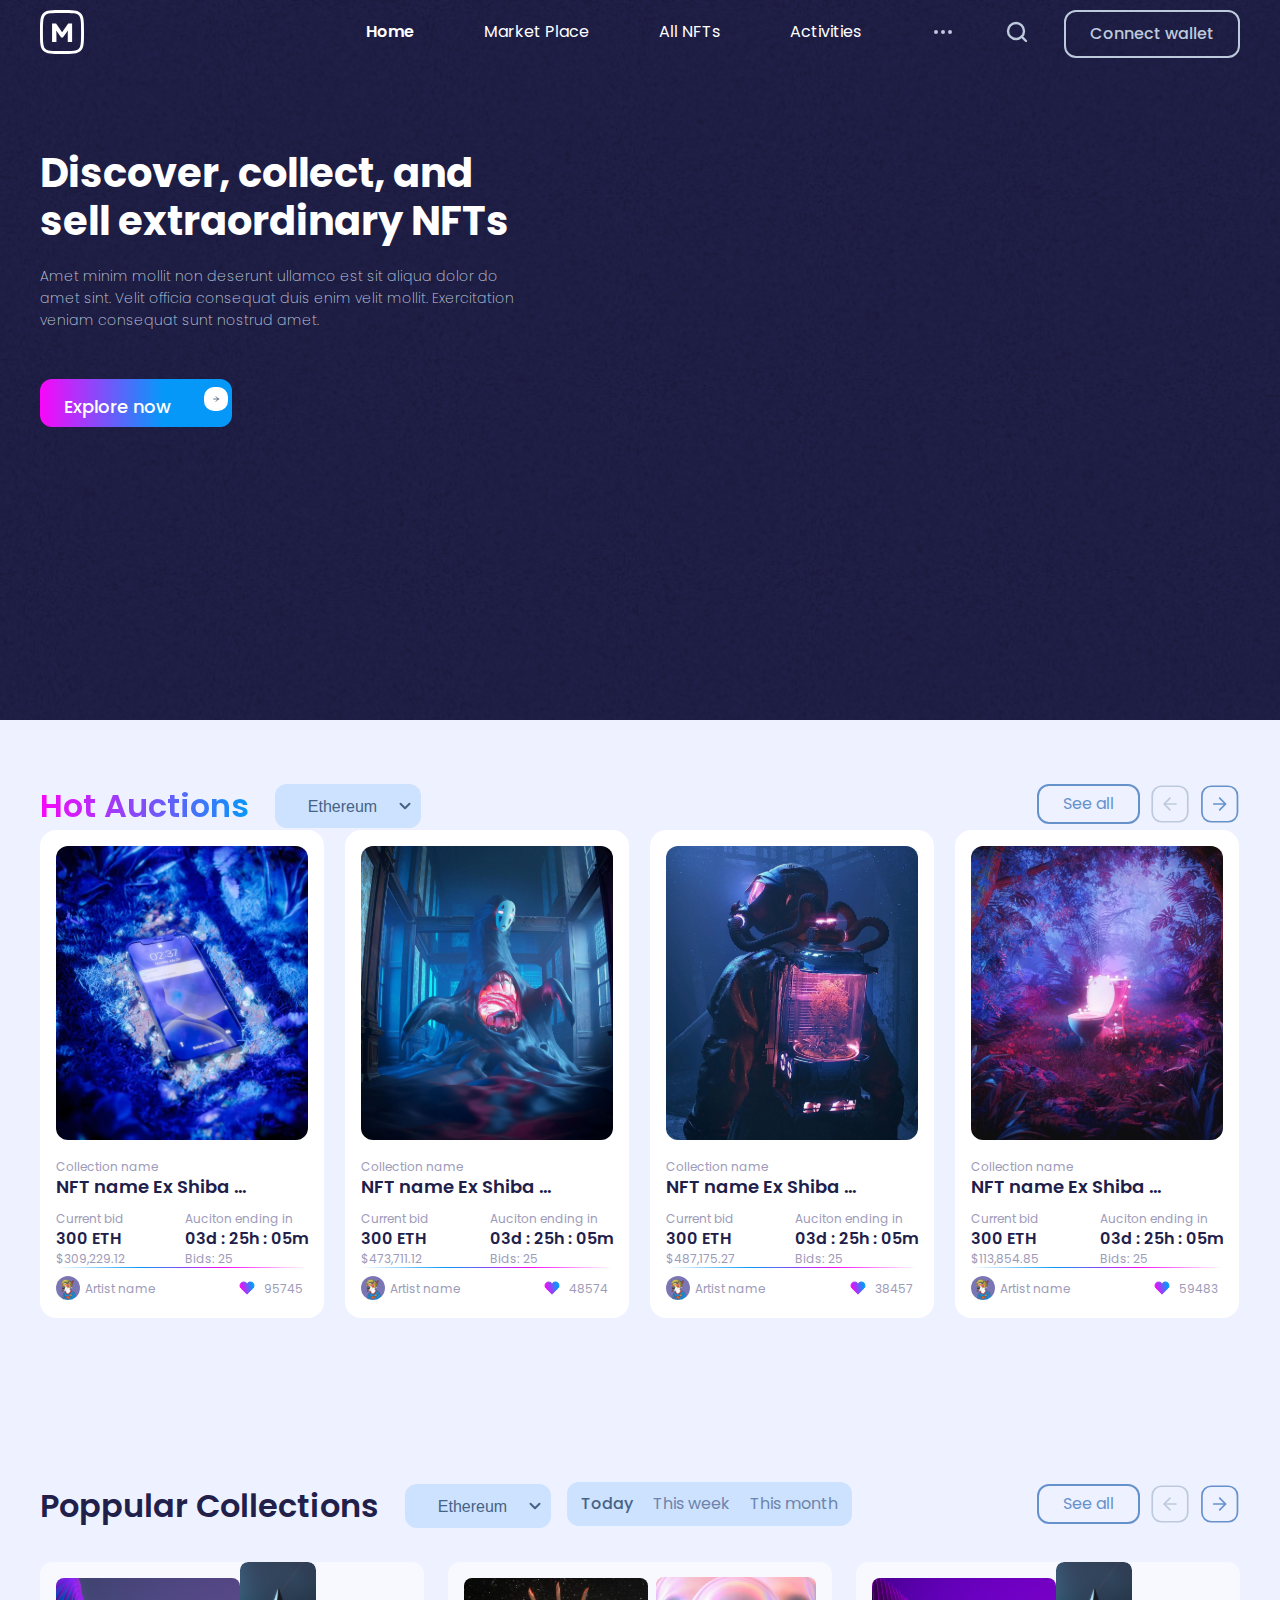
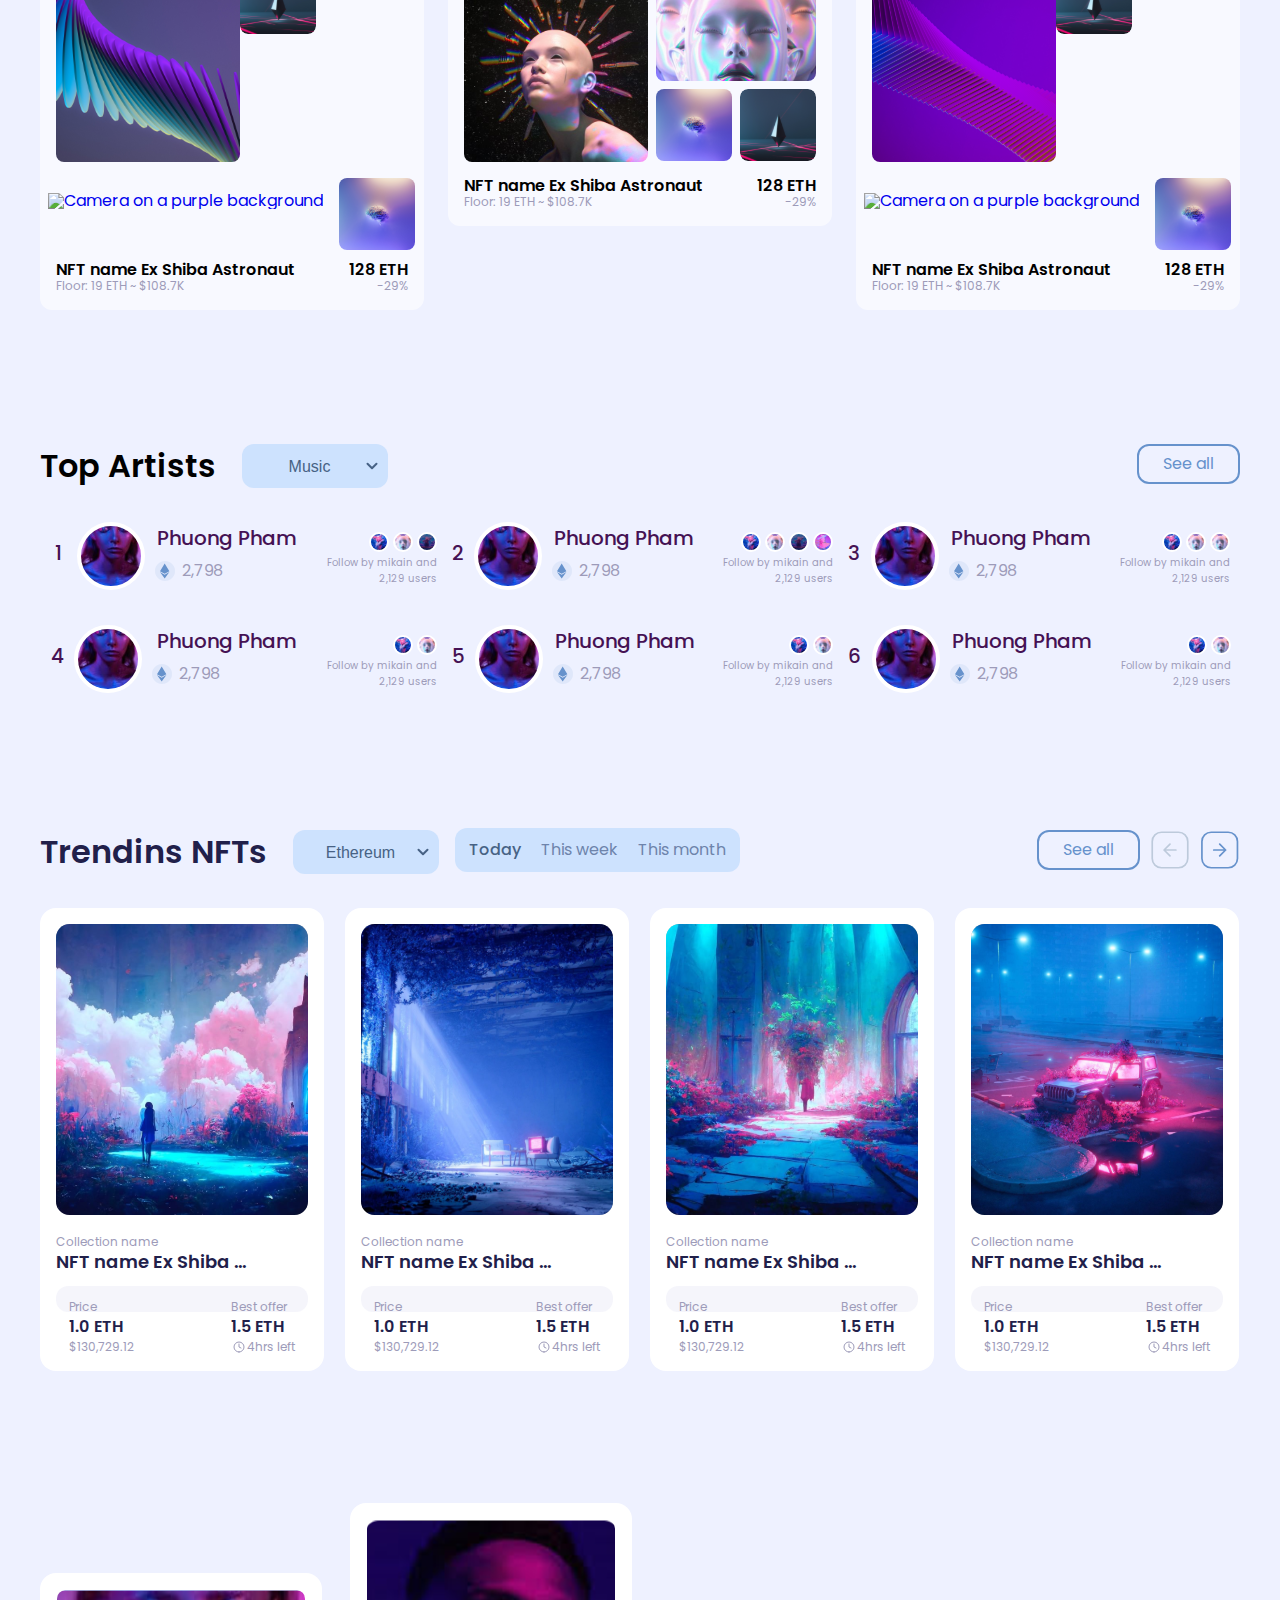
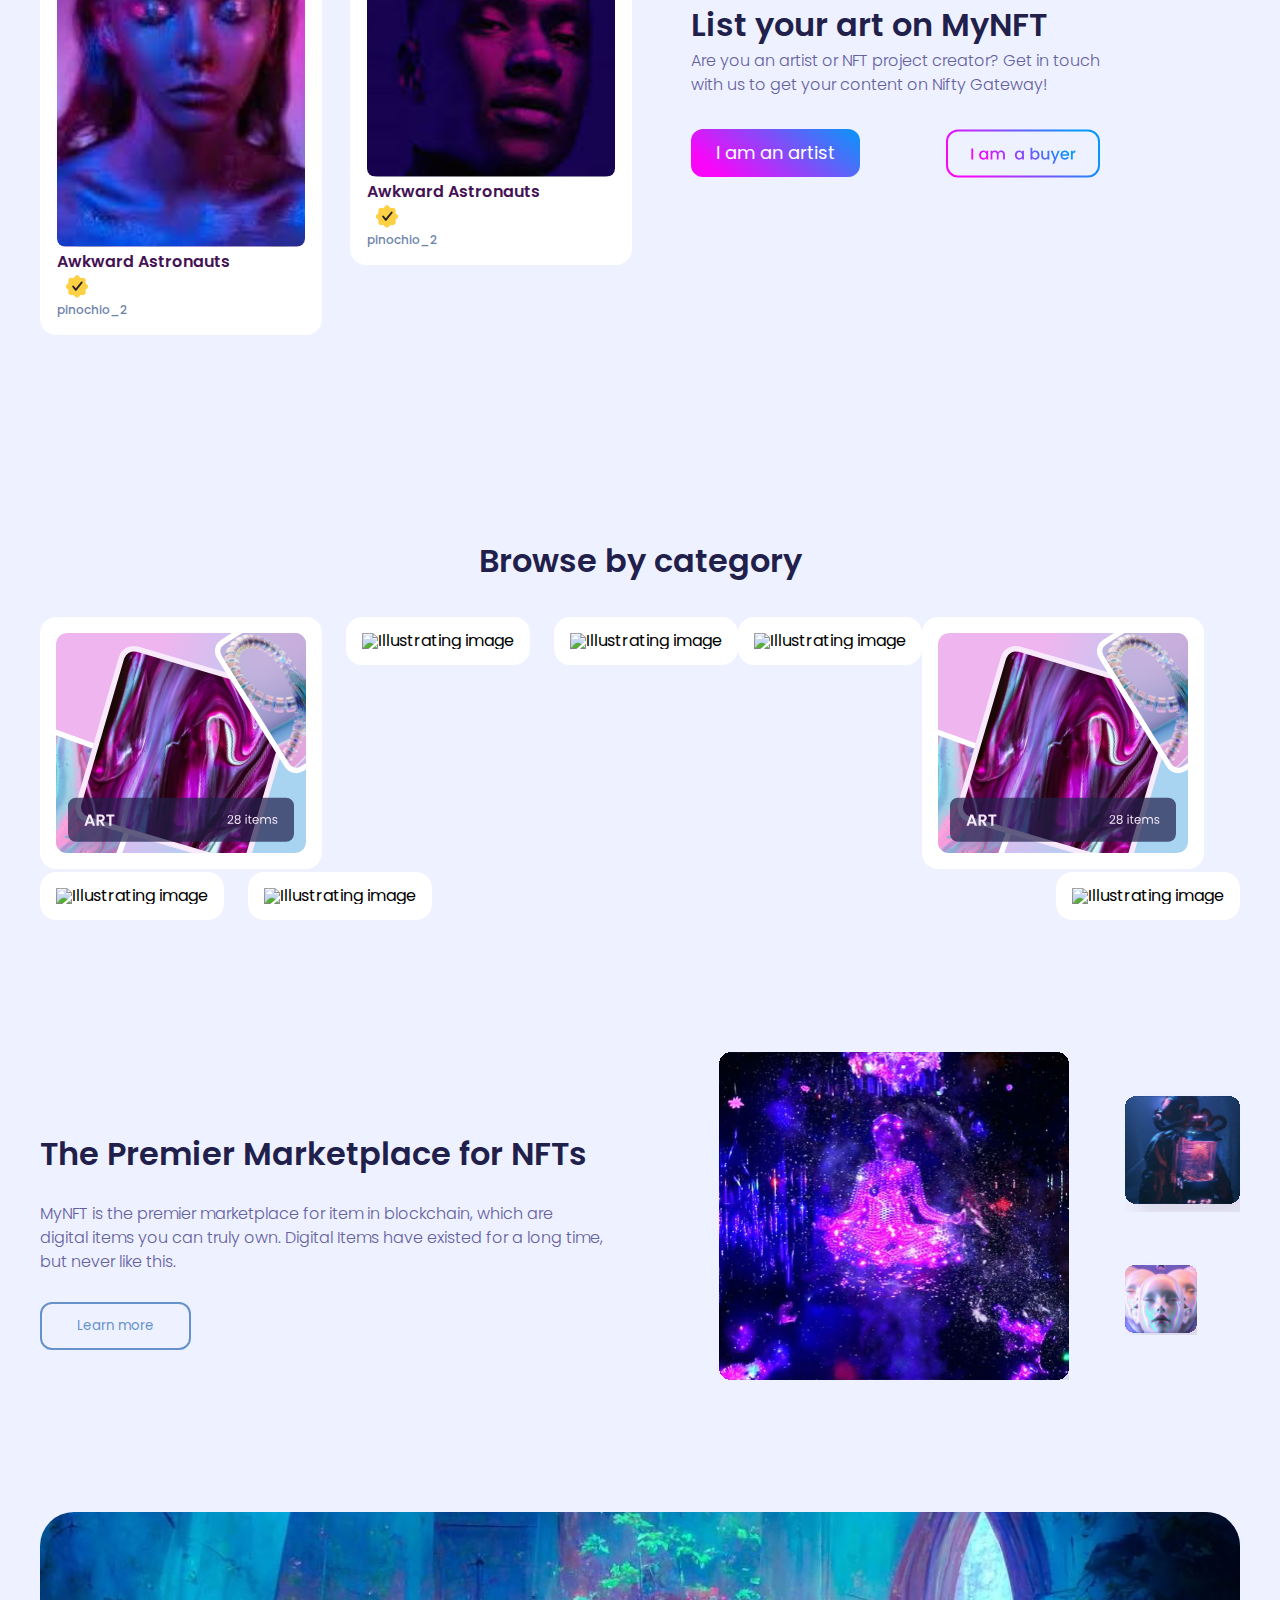
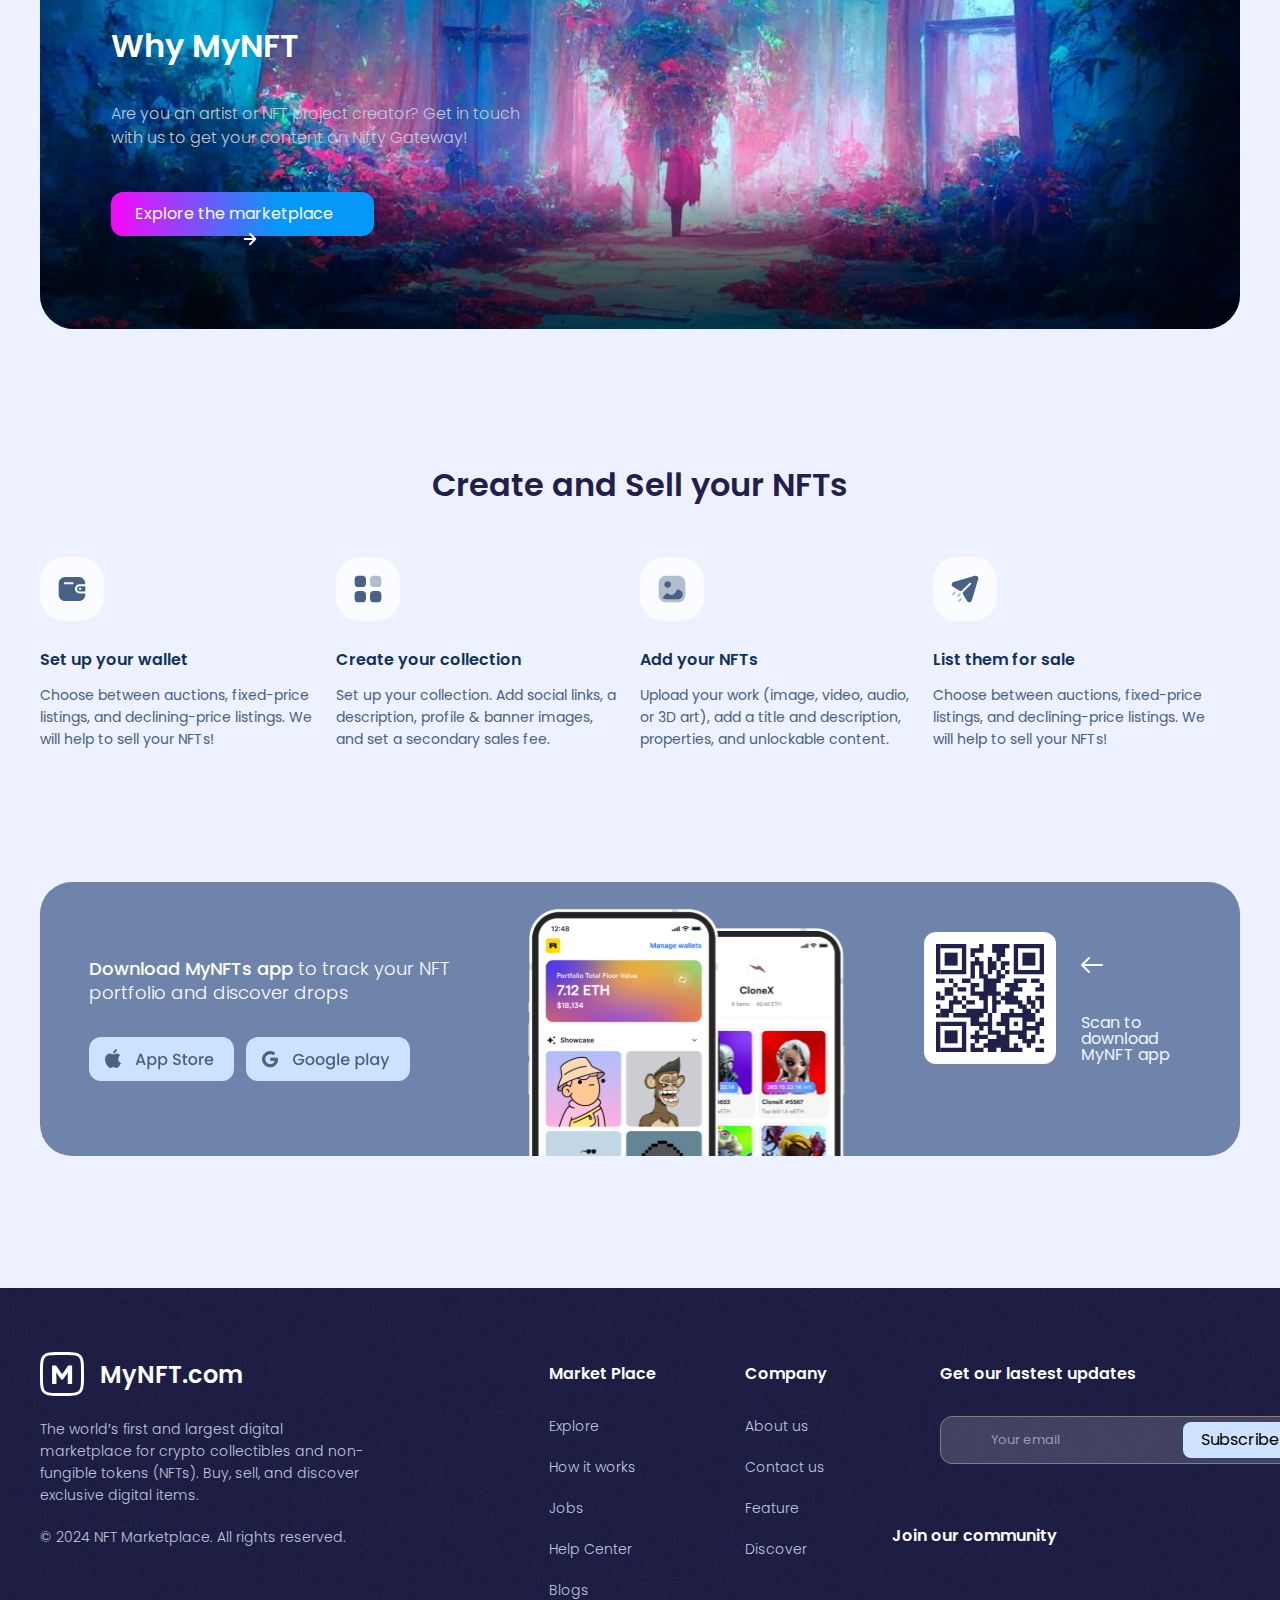
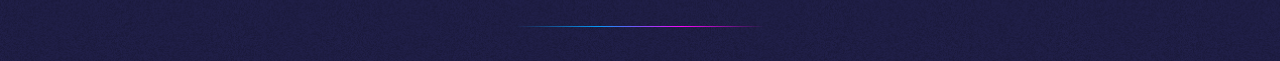
==== commit b9c1eecb: "modified header and main content. Added hover to some elements" ====
--- a/index.html
+++ b/index.html
@@ -41,44 +41,67 @@
     <header>
     <div class="head-banner">
         <div class="container">
-            <div class="header banner">
-                <a href="./html.html" class="header-logo fl">
+               <div class="header-menu-info">
+                <a href="#connect" class="header-logo fl">
                     <img src="./images/icons/Logo.svg" alt="NFT Logo">
                 </a>
-                <nav class="header-menu fl">
-                    <ul>
-                        <li><a href="#" aria-current="page">Home</a></li>
-                        <li><a href="#">Market Place</a></li>
-                        <li><a href="#">All NFTs</a></li>
-                        <li><a href="#">Activities</a></li>
-                        <li><a href="#"><img width="20" src="./images/icons/dots.svg" alt="Dots"></a></li>
-                        <li><a href="#"><img width="20" src="./images/icons/search.svg" alt="Search"></a></li>
-                    </ul>
-                </nav>
-                <button class="header-button fr">Connect wallet!</button>
-            </div>
+                <button class="header-button border-image-source fr">Connect wallet</button>
+                <div class="fr">
+                    <nav class="header-menu">
+                        <ul>
+                            <li><a href="#" aria-current="page">Home</a></li>
+                            <li><a href="#hot-auctions">Market Place</a></li>
+                            <li><a href="#connect" >All NFTs</a></li>
+                            <li><a href="#">Activities</a></li>
+                            <li><a href="#"><img src="./images/icons/dots.svg" alt="Dots"></a></li>
+                            <li><a href="#"><img width="24" src="./images/icons/search.svg" alt="Search"></a></li>
+                        </ul>
+                    </nav>
+                </div>
+               </div>
             <div class="head-info">
                 <div class="header-leftcol fl" ><!-- HEADER INFO LEFT COLUMN-->
-                    <h1>Discover, collect, and <br>
+                    <h1 class="header-leftcol_title">Discover, collect, and <br>
                     sell extraordinary NFTs</h1>
-                    <p>
+                    <p class="header-leftcol_text">
                         Amet minim mollit non deserunt ullamco est sit aliqua dolor do<br> amet sint. Velit officia consequat duis enim velit mollit. Exercitation<br> veniam consequat sunt nostrud amet.
                     </p>
                     <button type="button" class="explore-btn fl"><span class="exp-text fl">Explore now</span><img class="exp-btn-img exp-btn-box fr" src="./images/icons/arrow-right.svg" alt="Arrow Right"></button>
-                </div>
-                <div class="header-rightcol fr ">
-                    <img src="./images/icons/Illuimg.svg" alt="Illum Image" title="Illum Image">
-                </div>
+               
+                    <!-- <img draggable="false" class="illum-card" src="./images/Header_img/Right_Column/Card.png" alt="">
+                    <img draggable="false" class="illum-card_icon3" src="./images/Header_img/Right_Column/icon3.png" alt="">
+                    <img draggable="false" class="illum-card_icon2" src="./images/Header_img/Right_Column/icon2.png" alt="">
+                    <img draggable="false" class="illum-card_icon1" src="./images/Header_img/Right_Column/icon1.png" alt="">
+                    <img draggable="false" class="illum-card_thick" src="./images/Header_img/Right_Column/thick.png" alt="">
+                   
+                        <img draggable="false" class="illum-card_surface" src="./images/Header_img/Right_Column/surface.png" alt="">
+                        <p class="illum-card_text">Collection name</p>
+                        <h3 class="illum-card_title">NFT name Ex Shiba Astronaut</h3>
+                
+                </div> -->
+                <!-- <div class="illum-image fr">
+                    <img draggable="false" class="illum-card" src="./images/Header_img/Right_Column/Card.png" alt="">
+                    <img draggable="false" class="illum-card_icon3" src="./images/Header_img/Right_Column/icon3.png" alt="">
+                    <img draggable="false" class="illum-card_icon2" src="./images/Header_img/Right_Column/icon2.png" alt="">
+                    <img draggable="false" class="illum-card_icon1" src="./images/Header_img/Right_Column/icon1.png" alt="">
+                    <img draggable="false" class="illum-card_thick" src="./images/Header_img/Right_Column/thick.png" alt="">
+
+               </div> -->
+                
+            </div>
+            <div class="header-rightcol fr">
+                <!-- <img src="./images/Header_img/Right_Column/Thick.png" alt="Illum Image" title="Illum Image">
+                <img src="./images/Header_img/Right_Column/NFT01.svg" alt="Illum Image" title="Illum Image"> -->
+                <img src="./images/Header_img/Right_Column/illu_img.svg" alt="">
             </div>
         </div>
     </div>
     </header>
     <!-- MAIN INFORMATION-->
     <main class="container-main">
-
         <section class="block1-menu"> 
 <!-- DROP DOWN SELECTION LIST-->
-            <article class="section1_info">
+            <article class="section1_info" id="hot-auctions">
                 <div class="left-info fl">
                     <h2 class="fl">Hot Auctions</h2>
                     <div class="drop-list-btn fl">
@@ -99,10 +122,8 @@
                         <a href="#"><img src="./images/icons/next.svg" alt="Arrow forward"></a> <!-- ARROW FORWARD ICON BLOCK1-->
                     </div>
                 </div>
-            </article>
-        </section>
-<!-- FIRST CARD GROUP (1)-->
-        <section class="cards-container fl">
+                <!-- FIRST CARD GROUP (1)-->
+        <section class="cards-container fl clearfix">
             <article class="card-bid1 fl">
                 <figure>
                     <a href="#"><img src="./images/row1_cards/row1_card1.svg" alt="Card Image1" title="Phone dropped down" width="252"></a>
@@ -235,9 +256,11 @@
     </div>
 </article>
         </section>
+            </article>
+        </section>
 <!-- END OF CARDS GROUP  HOT ACTIONS-->
 <!-- CARD (1) POPULAR COLLECTION BLOCK-->
-        <section class="card-collection">
+        <section class="card-collection clearfix">
             <div class="popular-collections ">
                 <h2 class="popular-coll-title fl">Poppular Collections</h2>
                 <div class="drop-list-btn fl">
@@ -269,7 +292,7 @@
                     </div>
                 </div>
             </div>
-<!-- CARD (1 POPULAR COLLECTION BLOCK)-->            
+            <!-- CARD (1 POPULAR COLLECTION BLOCK)-->            
             <article class="cards-container2 fl">
                 <div class="cards-position fl">
                     <a href="#"><img class="card-coll-img1 fl" src="./images/popular-collections/article1/rect1.svg" alt="Animated wall purple wing"></a>
@@ -288,7 +311,7 @@
                     </div>
                 </div>
             </article>
-<!-- CARD (2 POPULAR COLLECTION BLOCK)-->
+            <!-- CARD (2 POPULAR COLLECTION BLOCK)-->
             <article class="cards-container2 fl">
                 <div class="cards-position fl">
                     <a href="#"><img class="card-coll-img1 fl" src="./images/popular-collections/article2/rect1.svg" alt="Animated wall purple wing"></a>
@@ -307,7 +330,7 @@
                     </div>
                 </div>
             </article>
-<!-- CARD (3) POPULAR COLLECTION BLOCK-->
+            <!-- CARD (3) POPULAR COLLECTION BLOCK-->
             <article class="cards-container2 fl">
                 <div class="cards-position fl">
                     <a href="#"><img class="card-coll-img1 fl" src="./images/popular-collections/article3/rect1.svg" alt="Animated wall purple wing"></a>
@@ -329,7 +352,7 @@
         </section>    
     <!-- TOP ARTISTS CONTAINER BLOCK LINE -->  
      <!-- TOP ARTISTS ROW 1-->
-    <section class="top-artists-row1">
+    <section class="top-artists-row1 clearfix">
             <!-- ARTIST CARD (1)-->   
         <article class="artists-items">
             <h2 class="fl">Top Artists</h2>
@@ -395,55 +418,56 @@
                     </div>
                 </div>
             </article>
+            <section class="top-artists-row2">
+                <!-- ARTIST CARD (4)-->   
+             <article class="artist-card4 fl">
+                 <h3 class="fl">4</h3>
+                 <a class="fl" href="#"><img  src="./images/top-artists/ava.svg" alt="Beautiful Ava"></a>
+                 <div class="artist-info4 fl">
+                     <h3 class="fl">Phuong Pham</h3>
+                     <a href="#"><img src="./images/top-artists/viewed.svg" alt="Followers"></a>
+                     <a href="#"><img src="./images/top-artists/viewed2.svg" alt="Followers"></a>
+                     <div class="artist-info4-4">
+                         <img class="" src="./images/top-artists/eth.svg" alt="Diamond">
+                         <p class="fl">2,798</p>
+                         <p class="fr">Follow by mikain and<br> 2,129 users</p>
+                     </div>
+                 </div>
+             </article>
+                 <!-- ARTIST CARD (5)-->   
+                 <article class="artist-card5 fl">
+                     <h3 class="fl">5</h3>
+                     <a class="fl" href="#"><img  src="./images/top-artists/ava.svg" alt="Beautiful Ava"></a>
+                     <div class="artist-info5 fl">
+                         <h3 class="fl">Phuong Pham</h3>
+                         <a href="#"><img src="./images/top-artists/viewed.svg" alt="Followers"></a>
+                         <a href="#"><img src="./images/top-artists/viewed2.svg" alt="Followers"></a>
+                         <div class="artist-info5-5">
+                             <img class="" src="./images/top-artists/eth.svg" alt="Diamond">
+                             <p class="fl">2,798</p>
+                             <p class="fr">Follow by mikain and<br> 2,129 users</p>
+                         </div>
+                     </div>
+                 </article>
+                   <!-- ARTIST CARD (6)-->   
+                   <article class="artist-card6">
+                     <h3 class="fl">6</h3>
+                     <a class="fl" href="#"><img  src="./images/top-artists/ava.svg" alt="Beautiful Ava"></a>
+                     <div class="artist-info6 fl">
+                         <h3 class="fl">Phuong Pham</h3>
+                         <a href="#"><img src="./images/top-artists/viewed.svg" alt="Followers"></a>
+                         <a href="#"><img src="./images/top-artists/viewed2.svg" alt="Followers"></a>
+                         <div class="artist-info6-6">
+                             <img class="" src="./images/top-artists/eth.svg" alt="Diamond">
+                             <p class="fl">2,798</p>
+                             <p class="fr">Follow by mikain and<br> 2,129 users</p>
+                         </div>
+                     </div>
+                 </article>
+         </section> 
     </section> 
     <!-- TOP ARTISTS ROW (2)-->
-    <section class="top-artists-row2">
-           <!-- ARTIST CARD (4)-->   
-        <article class="artist-card4 fl">
-            <h3 class="fl">4</h3>
-            <a class="fl" href="#"><img  src="./images/top-artists/ava.svg" alt="Beautiful Ava"></a>
-            <div class="artist-info4 fl">
-                <h3 class="fl">Phuong Pham</h3>
-                <a href="#"><img src="./images/top-artists/viewed.svg" alt="Followers"></a>
-                <a href="#"><img src="./images/top-artists/viewed2.svg" alt="Followers"></a>
-                <div class="artist-info4-4">
-                    <img class="" src="./images/top-artists/eth.svg" alt="Diamond">
-                    <p class="fl">2,798</p>
-                    <p class="fr">Follow by mikain and<br> 2,129 users</p>
-                </div>
-            </div>
-        </article>
-            <!-- ARTIST CARD (5)-->   
-            <article class="artist-card5 fl">
-                <h3 class="fl">5</h3>
-                <a class="fl" href="#"><img  src="./images/top-artists/ava.svg" alt="Beautiful Ava"></a>
-                <div class="artist-info5 fl">
-                    <h3 class="fl">Phuong Pham</h3>
-                    <a href="#"><img src="./images/top-artists/viewed.svg" alt="Followers"></a>
-                    <a href="#"><img src="./images/top-artists/viewed2.svg" alt="Followers"></a>
-                    <div class="artist-info5-5">
-                        <img class="" src="./images/top-artists/eth.svg" alt="Diamond">
-                        <p class="fl">2,798</p>
-                        <p class="fr">Follow by mikain and<br> 2,129 users</p>
-                    </div>
-                </div>
-            </article>
-              <!-- ARTIST CARD (6)-->   
-              <article class="artist-card6">
-                <h3 class="fl">6</h3>
-                <a class="fl" href="#"><img  src="./images/top-artists/ava.svg" alt="Beautiful Ava"></a>
-                <div class="artist-info6 fl">
-                    <h3 class="fl">Phuong Pham</h3>
-                    <a href="#"><img src="./images/top-artists/viewed.svg" alt="Followers"></a>
-                    <a href="#"><img src="./images/top-artists/viewed2.svg" alt="Followers"></a>
-                    <div class="artist-info6-6">
-                        <img class="" src="./images/top-artists/eth.svg" alt="Diamond">
-                        <p class="fl">2,798</p>
-                        <p class="fr">Follow by mikain and<br> 2,129 users</p>
-                    </div>
-                </div>
-            </article>
-    </section> 
+    <!-- TRENDING NFTS - CONTAINER BLOCK-->
     <section class="trending-nfts">
         <div class="popular-collections ">
             <h2 class="popular-coll-title fl">Trendins NFTs</h2>
@@ -583,7 +607,7 @@
         </article>
     </section>   
     <!-- LIST YOUR ART ON MYNFT - CONTAINER BLOCK-->
-    <section class="list-your-art">
+    <section class="list-your-art" id="connect">
         <!-- LADY NFT IMAGE BLOCK-->
         <article class="list-art-item fl">
             <figure>
@@ -606,8 +630,12 @@
             <h3>List your art on MyNFT</h3>
             <p>Are you an artist or NFT project creator? Get in touch<br>
                 with us to get your content on Nifty Gateway!</p>
-                <button id="artist" type="button">I am an artist</button>
-               <a href="#"><img id="buyer" src="./images/list-your-art/button-l.svg" alt="Button"></a>
+               <div class="art-info_btn art-info_img clearfix">
+                <button id="artist" class="fl" type="button">I am an artist</button>
+                <div class="art-info_buyer fr">
+                    <a href="#"><img class="fr" id="buyer" src="./images/list-your-art/button-l.svg" alt="Button"></a>
+                </div>
+               </div>
         </article>
     </section>   
     <!-- BROWSE BY CATEGORY - BLOCK CONTAINER-->
@@ -623,25 +651,23 @@
         <article class="browse-item3 fl">
             <img src="./images/browse-by-category/item3.svg" alt="Illustrating image">
         </article>
-        <article class="browse-item4 fr">
+        <article class="browse-item4 fl">
             <img src="./images/browse-by-category/item4.svg" alt="Illustrating image">
         </article>
+        <!-- BROWSE BY CATEGORY - CARD ROW (2)-->
+        <article class="browse-item1 fl pb">
+            <img src="./images/browse-by-category/item1.svg" alt="Illustrating image">
+        </article>
+        <article class="browse-item2 fl pb">
+            <img src="./images/browse-by-category/item2.svg" alt="Illustrating image">
+        </article>
+        <article class="browse-item3 fl pb">
+            <img src="./images/browse-by-category/item3.svg" alt="Illustrating image">
+        </article>
+        <article class="browse-item4 fr pb">
+            <img src="./images/browse-by-category/item4.svg" alt="Illustrating image">
+        </article> 
     </section>  
-        <!-- BROWSE BY CATEGORY - CARD ROW (2)-->
-    <section class="browse-category2">
-        <article class="browse-item1 fl">
-            <img src="./images/browse-by-category/item5.svg" alt="Illustrating image">
-        </article>
-        <article class="browse-item2 fl">
-            <img src="./images/browse-by-category/item6.svg" alt="Illustrating image">
-        </article>
-        <article class="browse-item3 fl">
-            <img src="./images/browse-by-category/item7.svg" alt="Illustrating image">
-        </article>
-        <article class="browse-item4 fr">
-            <img src="./images/browse-by-category/item8.svg" alt="Illustrating image">
-        </article>
-    </section> 
     <!-- THE PREMIER MARKET PLACE FOR NFTS - CONTAINER BLOCK--> 
      <section class="premier-marketplace">
         <!-- PREMIER LEFT BLOCK-->
@@ -762,7 +788,7 @@
                 </nav>
         </article>
         <!-- SUBSCRIBE BUTTON - SEND E-MAIL FORM-->
-        <article class="form-wrapper fl">
+        <article class="form-wrapper fr">
             <h3 class="form-title">Get our lastest updates</h3>
             <form class="send-form fl" action="/" method="post" id="send-subscribe" autocomplete="on">
                 <label >
@@ -785,7 +811,6 @@
         </article>
         <hr class="hr-clear clearfix">
     </section>
-    
 </footer>
 </body>
-</html>
+</html>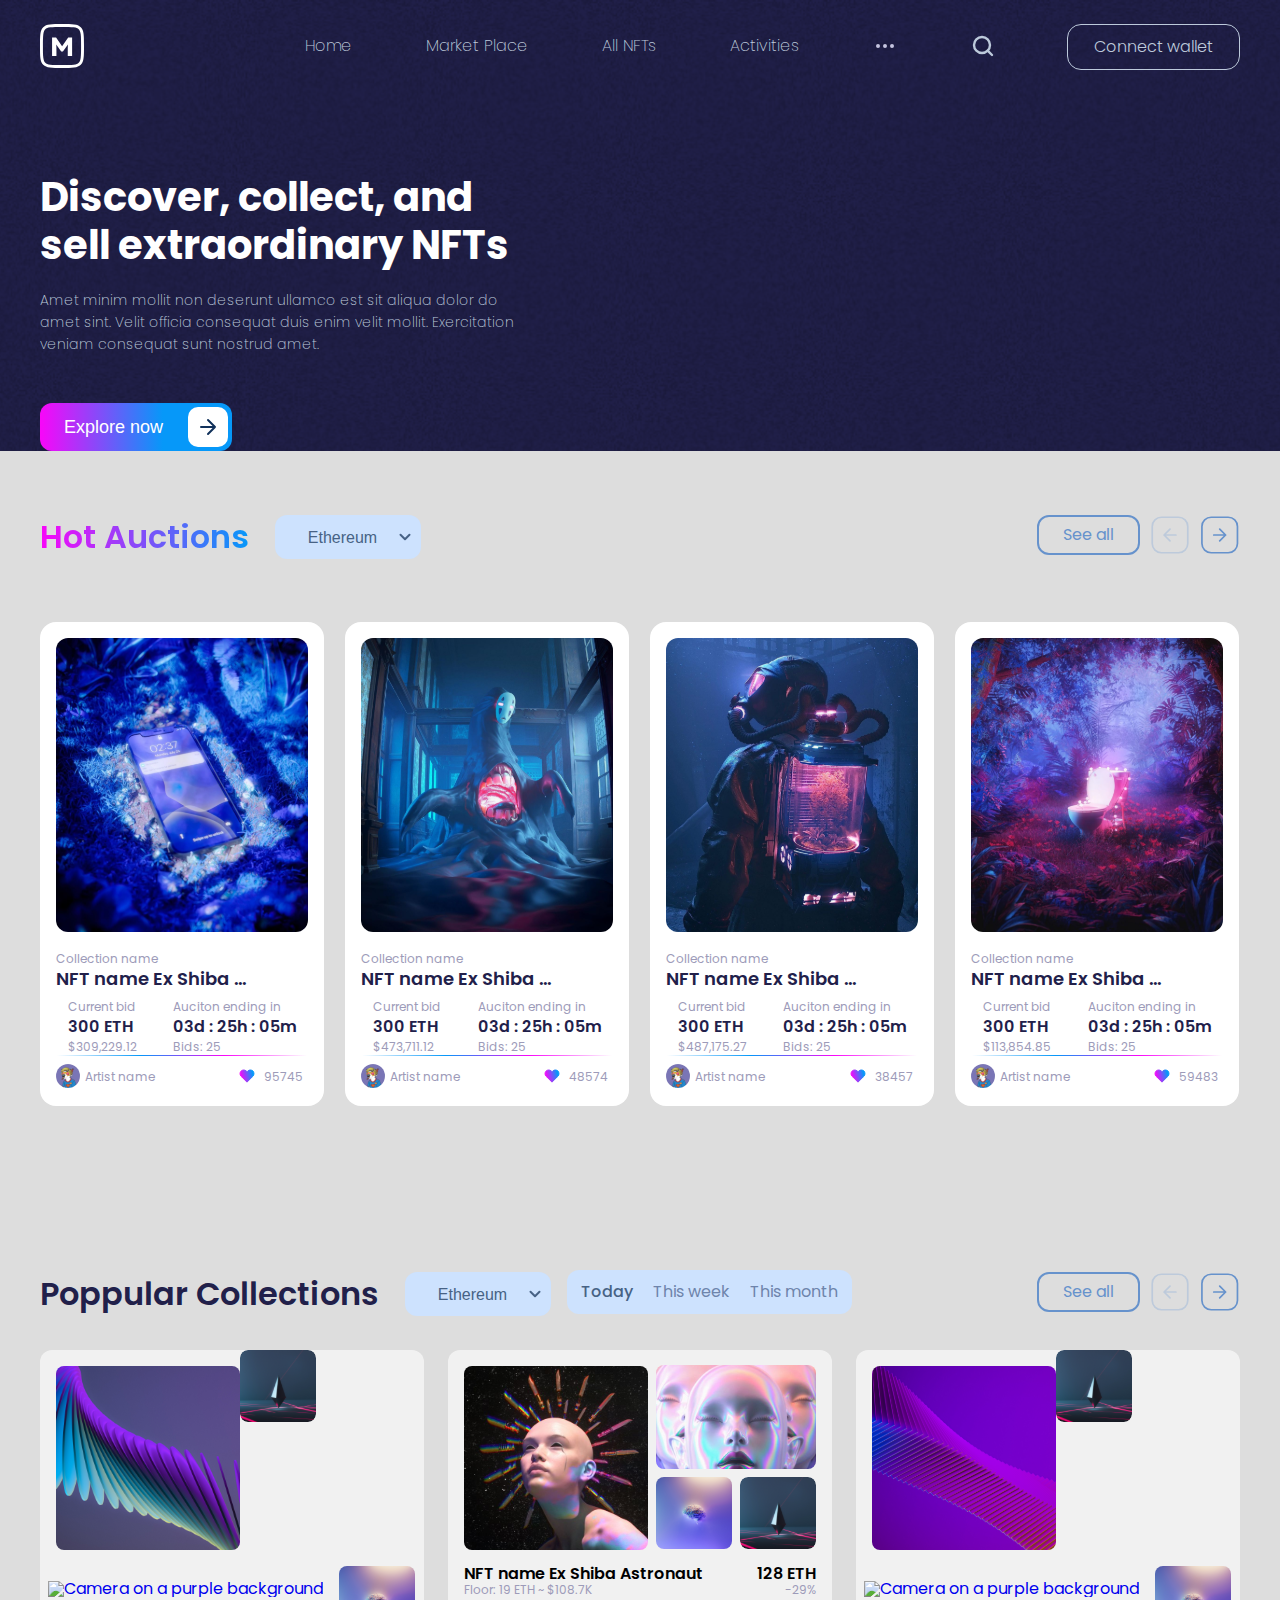
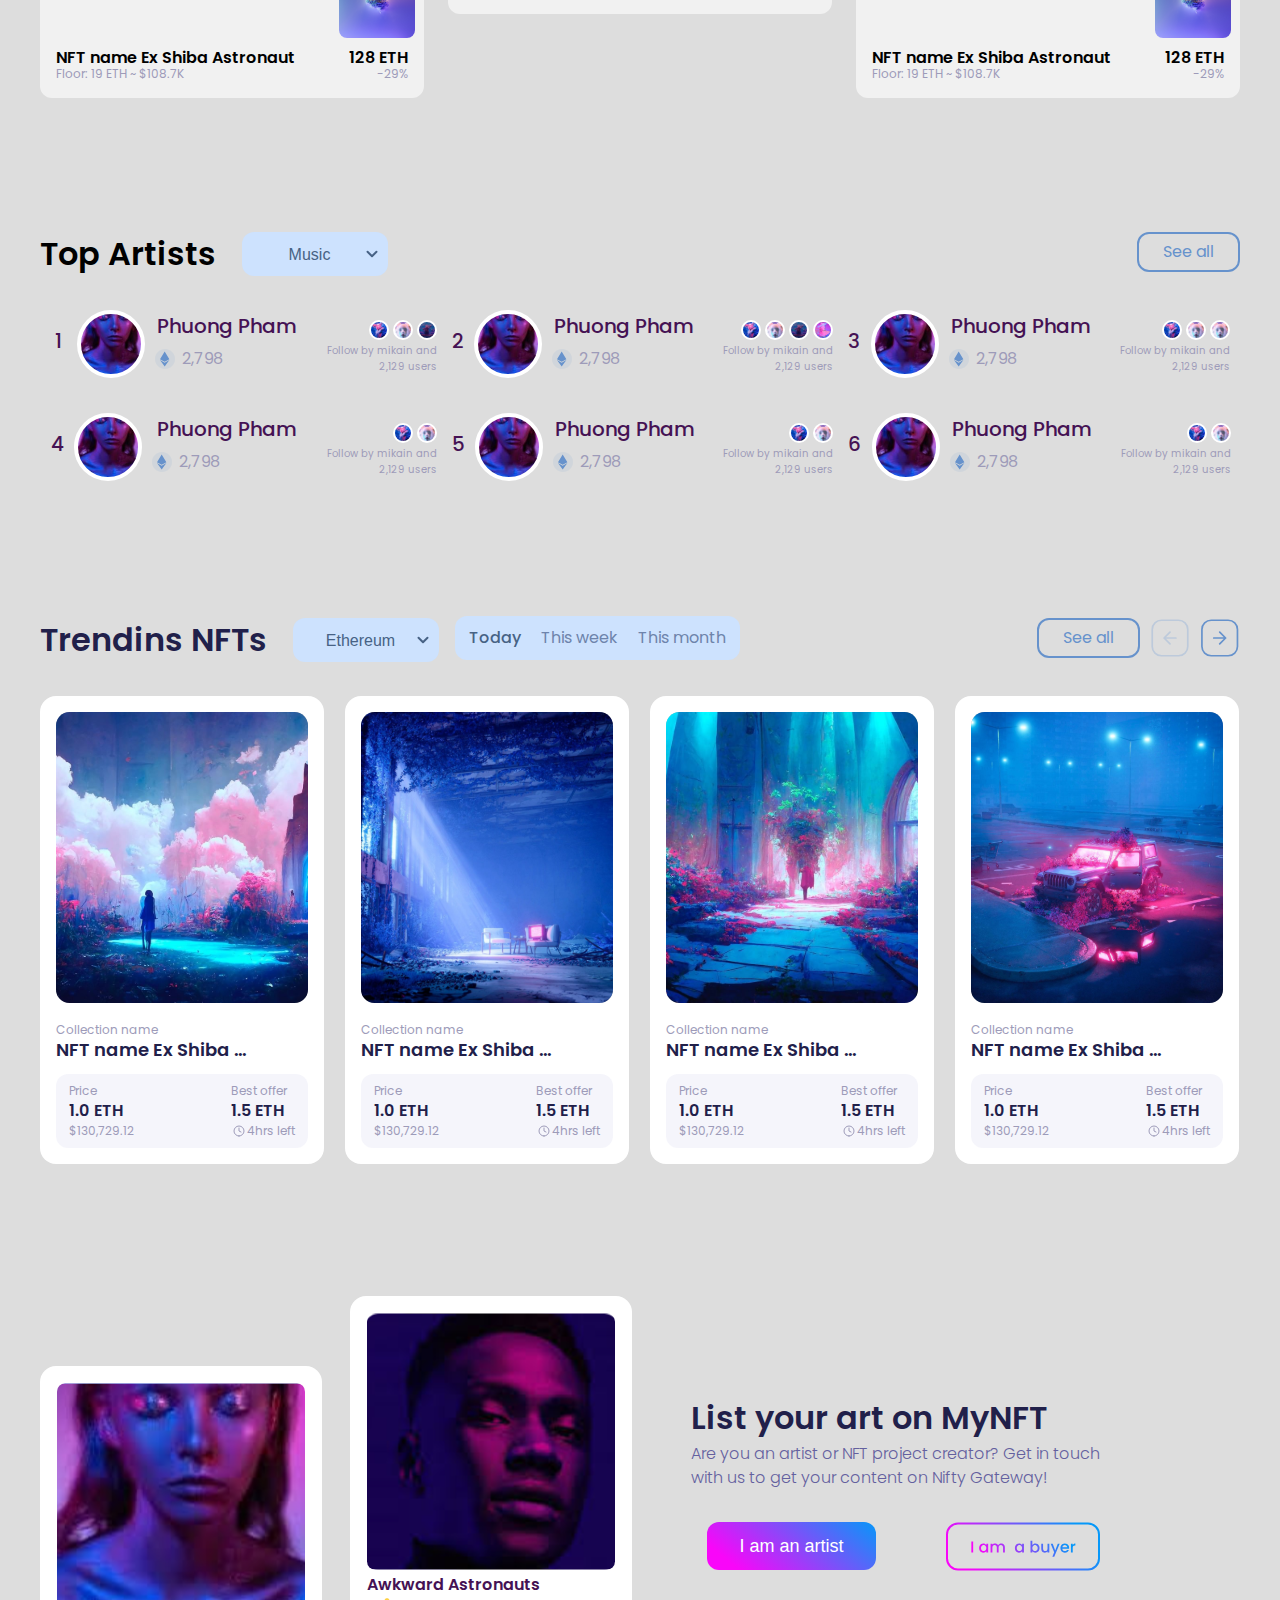
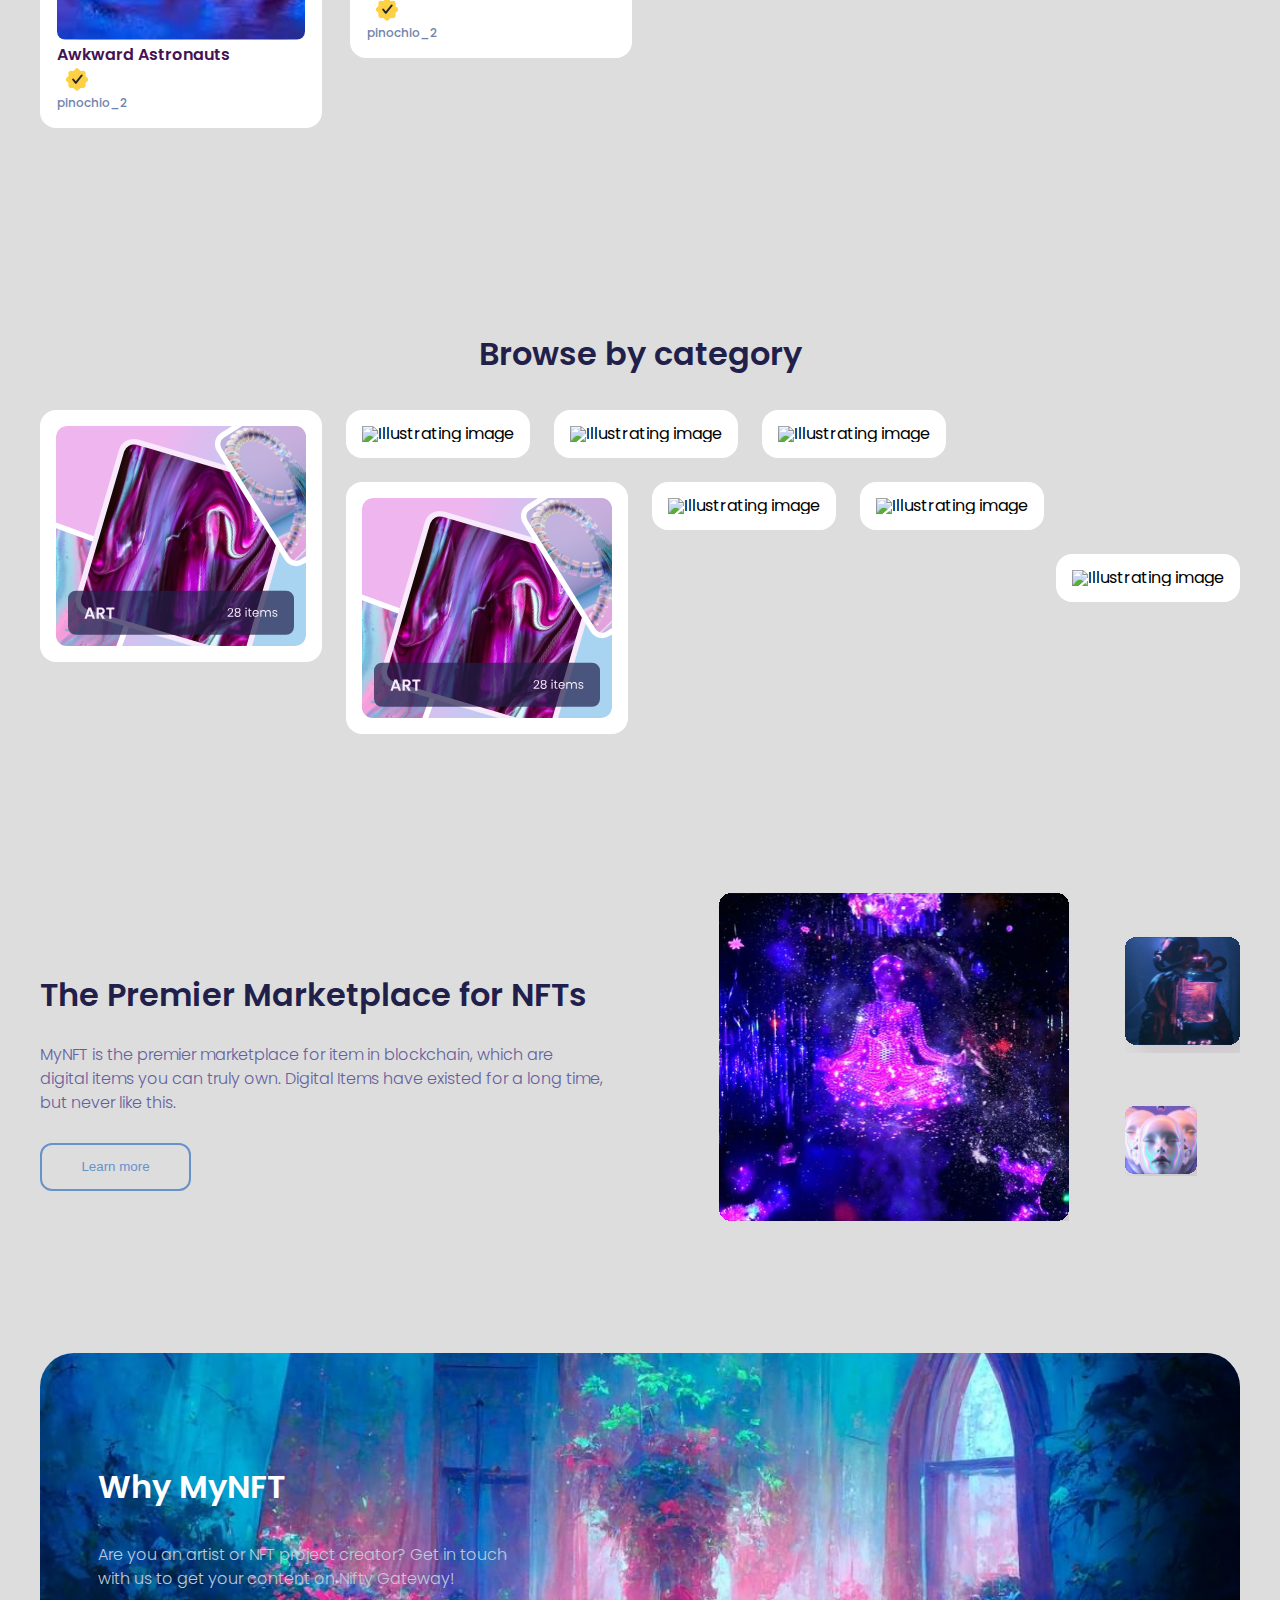
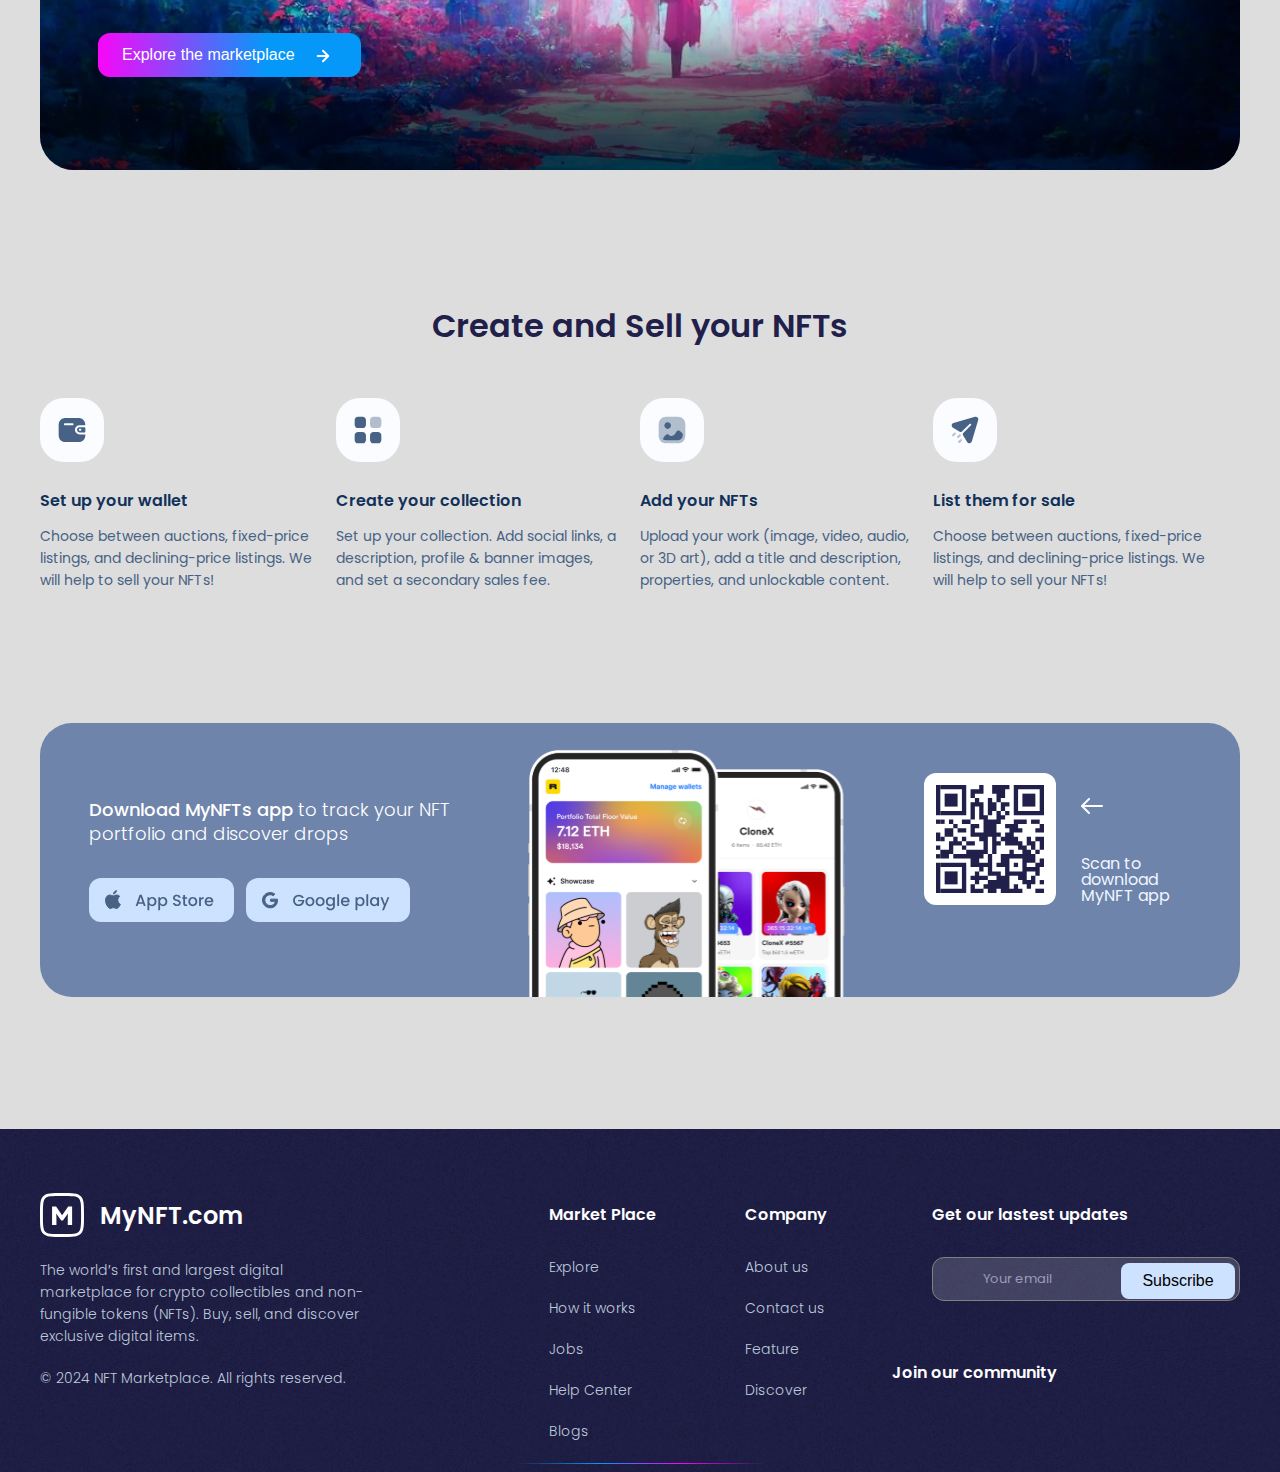
==== commit 2c351071: "test commit" ====
--- a/index.html
+++ b/index.html
@@ -67,27 +67,6 @@
                         Amet minim mollit non deserunt ullamco est sit aliqua dolor do<br> amet sint. Velit officia consequat duis enim velit mollit. Exercitation<br> veniam consequat sunt nostrud amet.
                     </p>
                     <button type="button" class="explore-btn fl"><span class="exp-text fl">Explore now</span><img class="exp-btn-img exp-btn-box fr" src="./images/icons/arrow-right.svg" alt="Arrow Right"></button>
-               
-                    <!-- <img draggable="false" class="illum-card" src="./images/Header_img/Right_Column/Card.png" alt="">
-                    <img draggable="false" class="illum-card_icon3" src="./images/Header_img/Right_Column/icon3.png" alt="">
-                    <img draggable="false" class="illum-card_icon2" src="./images/Header_img/Right_Column/icon2.png" alt="">
-                    <img draggable="false" class="illum-card_icon1" src="./images/Header_img/Right_Column/icon1.png" alt="">
-                    <img draggable="false" class="illum-card_thick" src="./images/Header_img/Right_Column/thick.png" alt="">
-                   
-                        <img draggable="false" class="illum-card_surface" src="./images/Header_img/Right_Column/surface.png" alt="">
-                        <p class="illum-card_text">Collection name</p>
-                        <h3 class="illum-card_title">NFT name Ex Shiba Astronaut</h3>
-                
-                </div> -->
-                <!-- <div class="illum-image fr">
-                    <img draggable="false" class="illum-card" src="./images/Header_img/Right_Column/Card.png" alt="">
-                    <img draggable="false" class="illum-card_icon3" src="./images/Header_img/Right_Column/icon3.png" alt="">
-                    <img draggable="false" class="illum-card_icon2" src="./images/Header_img/Right_Column/icon2.png" alt="">
-                    <img draggable="false" class="illum-card_icon1" src="./images/Header_img/Right_Column/icon1.png" alt="">
-                    <img draggable="false" class="illum-card_thick" src="./images/Header_img/Right_Column/thick.png" alt="">
-
-               </div> -->
-                
             </div>
             <div class="header-rightcol fr">
                 <!-- <img src="./images/Header_img/Right_Column/Thick.png" alt="Illum Image" title="Illum Image">
@@ -813,4 +792,4 @@
     </section>
 </footer>
 </body>
-</html>+</html>
--- a/css/style.css
+++ b/css/style.css
@@ -1,8 +1,11 @@
-/* *  {
-  outline:1px solid green !important;
-}  */
-
-
+*  {
+  /* outline:1px solid green !important; */
+  box-sizing: border-box;
+} 
+
+html {
+ scroll-behavior: smooth; 
+}
 
 .clearfix {
   clear: both;
@@ -32,14 +35,24 @@
   background-position: center center; /* Add this line */
   background-attachment: fixed;
   width: 100%;
-  height: 80vh;
+  max-height: 554px;
+  position: relative;
+}
+.head-info {
+  clear: both;
+  overflow: auto;
+  position: relative;
+  z-index: 50;
 }
 
 .container {
   width: 100%;
   max-width: 1200px;
   margin: auto;
-  font-family: "Poppins", sans-serif;
+  overflow: auto;
+  clear: both;
+
+
 }
 
 .container-main {
@@ -47,9 +60,10 @@
     max-width: 1200px;
     margin: auto;
     clear: both;
-    font-family: "Poppins", sans-serif;
-    padding-top: 62px;
+    position: relative;
+    z-index: 75;
   }
+
   .container-main:after {
     content: '';
     display: block;
@@ -57,113 +71,129 @@
 
   }
 body {
-    background-color: #eef1ff;
+    background-color: #dddddd;
     width: 100%;
+    font-family: "Poppins", sans-serif;
 
   }
   /* HEAD INFORMATION BLOCK*/
   
   .header {
     padding: 24px 0px;
+    clear: both;
 
   }
-
-  .header-logo img {
-    padding-top: 10px;
+  .header-menu {
+    clear: both;
+    overflow: hidden;
   }
-
-  .header-menu {
-    margin-left: 232px;
-
+  .header-menu ul {
+    clear: both;
+    overflow: auto;
   }
-
-  .header-menu ul {
-
-  }
-
   .header-menu li {
     float: left;
-    padding: 20px;
-  }
-
-  .header-menu li:nth-child(6){
-    padding-left: 0px;
-  }
+    padding: 0px 27px;
+
+}
+
  
 
-  .header-menu li a {
-    text-decoration: none;
+.header-menu li a {
+  text-decoration: none;
+  color: #BDCADB;
+  font-family: Poppins;
+  font-size: 16px;
+  font-weight: 200;
+  line-height: 24px;
+  text-align: center;
+  border-bottom: 1px solid transparent;
+  padding: 10px;
+  display: inline-block;
+  /* height: 45px; */
+  max-height: 45px;
+}
+.header-menu li:last-child {
+  padding-right: 62px;
+}
+
+  .header-menu li:first-child {
+    font-family: Poppins;
     color: white;
-    font-family: Poppins;
-    font-size: 16px;
-    font-weight: 400;
-    line-height: 24px;
-    text-align: center;
-    padding: 20px 15px;
-    border-bottom: 1px solid transparent;
-  }
-
-  .header-menu li:first-child a {
-    font-family: Poppins;
     font-size: 16px;
     font-weight: 600;
     line-height: 24px;
     text-align: center;
+    /* border-bottom: 2px solid white;
+    border-width: ; */
   }
-
-  a {
+  .header-menu li a:hover {
+   color: #bdcadbd7;
+   border-bottom: 2px solid white;
+   
+ 
+  }
+  .header-menu li:hover{
+ 
+  }
+
+  /* a {
     transition: background-color 0.3s; 
     border: none;
     outline: none;
-
-  }
-
-  .header-menu li:hover {
+  } */
+
+  .header-menu a:hover {
     transform: scale(0.90);
     transition: transform 0.3s;
+    color: #bdcadbd7;
   }
+  .header-menu a:hover {
+  
+}
+
 
   .header-button {
-    padding: 10px 24px 10px 24px;
-    margin-top: 10px;
+    padding: 10px 26px;
     cursor: pointer;
     background-color: transparent;
-    border: 2px solid #BDCADB;
-    border-radius: 12px;
-
+    border: 1px solid #BDCADB;
+    border-radius: 14px;
     align-items: center;
-    font-family: Poppins;
-    font-weight: 500;
+    font-weight: 300;
     font-size: 16px;
     line-height: 24px;
-  }
-
-  .header-button {
+    font-family: "Poppins", sans-serif;
+    box-sizing: border-box;
     color: #BDCADB;
-  }
   
+  
+}
+.header-button:hover {
+  transform: scale(0.92);
+  transition: transform 0.6s;
+  border-radius: 14px;
+  border: 1px solid #bdcadbd7;
+  color: #bdcadbd7;
+
+}
+
+
+/*   
   .header-button:active {
     transform: scale(0.95);
     transition: background-color 0.50s, transform 0.10s;
     border-radius: 12px;
     border: 2px solid rgb(125, 3, 99);
     color: rgb(125, 3, 99);
-  }
+  } */
   
   /* END OF HEAD INFORMATION BLOCK */
 
       /*HEAD INFO RIGHT BLOCK AND LEFT BLOCK - HEADER , TEXT - AND IMAGE*/
 
-
-.header-rightcol {
-  width: 655px;
-  height: 592px;
-
-}
   
-.header_leftcol {
-
-}
+
 .header-leftcol {
   padding-top: 78px;
 }
@@ -188,20 +218,104 @@
   color: white;
   font-size: 40px;
   line-height: 48px;
-  font-family: "Poppins", sans-serif;
   font-weight: 700;
   font-style: normal;
 }
 
-.header-leftcol p {
+.header-leftcol .header-leftcol_text {
   color: #BDCADB;
   font-size: 14px;
   line-height: 22px;
-  font-family: "Poppins", sans-serif;
   font-weight: 200;
   font-style: normal;
   padding-top: 20px;
   padding-bottom: 48px;
+
+}
+.illum-card {
+  position: absolute;
+  top: 22%;
+  left: 48%;
+  max-width: 577px;
+}
+.illum-card_icon3{
+  position: absolute;
+  top: 83px;
+  left: 47%;
+}
+.illum-card_icon2 {
+  position: absolute;
+  top: 83px;
+  right: 324px;
+}
+.illum-card_icon1 {
+  position: absolute;
+  /* bottom: -63px; */
+  right: 365px;
+  top: 500px;
+}
+.illum-card_thick {
+  position: absolute;
+  top: 324px;
+  left: 677px;
+}
+
+.illum-card_surface {
+  position: absolute;
+  top: 315px;
+  
+  left: 673px;
+}
+
+.illum-card_text {
+  position: absolute;
+  top: 301px;
+  left: 756px;
+  /* transform: rotate(32deg); */
+  /* font-family: Poppins; */
+  font-size: 12px;
+  font-weight: 200;
+  line-height: 18px;
+  /* text-align: left; */
+  color: white;
+  /* transform: rotateX(-7deg); */
+  transform: rotate3d(1, 0, 1, 47deg);
+  font-style: oblique;
+}
+.illum-card_title {
+  position: absolute;
+  left: 729px;
+  top: 348px;
+  /* transform: rotate(32deg); */
+  font-family: Poppins;
+  font-size: 16px;
+  font-weight: 500;
+  line-height: 24px;
+  text-align: left;
+  color: white;
+  /* transform: rotateX(-7deg); */
+  transform: rotate3d(1, 0, 1, 47deg);
+  font-style: oblique;
+}
+
+
+
+.header-rightcol {
+  overflow: auto;
+  clear: right;
+  position: relative;
+}
+
+.header-rightcol:after {
+    content: "";
+    display:block;   
+    clear: both;      
+}
+
+.header-menu-info {
+  clear: both;
+  overflow: auto;
+  margin:24px 0;
 
 }
 
@@ -214,7 +328,6 @@
   color: #FFFFFF;
   font-size: 18px;
   line-height: 24px;
-  font-family: "Poppins", sans-serif;
   font-weight: 500;
   font-style: normal;
   margin: auto;
@@ -230,7 +343,7 @@
   transform: scale(0.95);
   transition: background-color 0.3s, transform 0.10s;
   background: #F906F9;
-  background: linear-gradient(to right, #f906f976 0%, #0698f96e 64%);
+  background: linear-gradient(to right, #f906f976 0%, #0698f9e3 64%);
   overflow: auto;
 }
 
@@ -250,8 +363,6 @@
 }
 
 .exp-btn-img {
-  width: 24px;
-  height: 24px;
   margin: 0 auto;
   text-align: center;
   align-items: center;
@@ -268,15 +379,15 @@
 
 .section1_info {
   clear: both;
-
-  padding-bottom: 32px;
+  padding-top: 62px;
+    padding-bottom: 32px;
 }
 /*END OF EDITING HEADER BLOCK */
 
 /*FIRST BLOCK CARD GROUP*/
 .cards-container {
   
-  padding-bottom: 132px;
+  margin: 61px 0px 132px 0px;
 }
 .cards-container::after {
   content: "";
@@ -294,13 +405,19 @@
   padding-bottom: 32px;
 }
 
-.popular-collections:after{
+.popular-collections::after{
   content: "";
   display: block;
   overflow: auto;
   clear: both;
 }
-.block1-menu:after {
+.card-collection:after {
+  content: "";
+  display: block;
+  overflow: auto;
+  clear: both;
+}
+.section1_info:after {
   content: "";
   display: block;
   overflow: auto;
@@ -311,9 +428,6 @@
 .hot-actions {
  
   clear: both;
-}
-.left-info {
-
 }
 
 .left-info h2 {
@@ -400,6 +514,7 @@
 .card-bid1:hover {
   transform: scale(0.96);
   transition: 0.2s ease;
+  cursor: pointer;
 }
 .card-bid1:last-child{
   margin: 0;
@@ -408,7 +523,7 @@
 .hot-title {
   font-size: 18px;
   line-height: 24px;
-  font-family: "Poppins", sans-serif;
+
   font-weight: 600;
   color: #21204A;
 }
@@ -416,7 +531,7 @@
 .hot-text {
   font-size: 12px;
   line-height: 16px;
-  font-family: "Poppins", sans-serif;
+
   font-weight: 400;
   color: #9D9BB9;
 }
@@ -424,7 +539,7 @@
 .hot-subtitle1 p  {
   font-size: 12px;
   line-height: 16px;
-  font-family: "Poppins", sans-serif;
+
   font-weight: 400;
   color: #9D9BB9;
 }
@@ -432,7 +547,7 @@
 .hot-subtitle2 p {
   font-size: 12px;
   line-height: 16px;
-  font-family: "Poppins", sans-serif;
+
   font-weight: 400;
   color: #9D9BB9;
 }
@@ -440,7 +555,7 @@
 .hot-subtitle1 h3 {
   font-size: 16px;
   line-height: 24px;
-  font-family: "Poppins", sans-serif;
+
   font-weight: 600;
   color: #21204A;
 }
@@ -448,15 +563,14 @@
 .hot-subtitle2 h3 {
   font-size: 16px;
   line-height: 24px;
-  font-family: "Poppins", sans-serif;
+
   font-weight: 600;
   color: #21204A;
 }
 
 .hot-middle-card {
 
-  padding-top: 12px;
-  padding-bottom: 7px;
+  padding: 8px 12px;
 }
 
 .hot-bottom-card {
@@ -474,9 +588,6 @@
   color: rgba(157, 155, 185, 1);
 }
 
-.hot-bottom-card figure {
-
-}
 
 .hot-artist-name {
   font-size: 12px;
@@ -559,7 +670,6 @@
  /* POPULAR COLLECTIONS CONTAINER */
 
  .popular-coll-title {
-  font-family: "Poppins", sans-serif;
   font-weight: 600;
   font-size: 32px;
   line-height: 48px;
@@ -589,7 +699,7 @@
   color: rgba(110, 132, 171, 1);
   font-size: 16px;
   line-height: 24px;
-  font-family: "Poppins", sans-serif;
+
   font-weight: 400;
  }
 .select-data-links {
@@ -650,9 +760,6 @@
 }
 /*END OF POPULAR COLLECTIONS BLOCK MENU EDITING*/
   /*CARD SLOTS FOR POPULAR COLLECTIONS  */ 
-.card-collection {
-  padding-top: 32px;
-}
 
 
 .cards-container2 {
@@ -708,7 +815,6 @@
 .block1-cards-info h3 {
     font-size: 16px;
     list-style: 24px;
-    font-family: "Poppins", sans-serif;
     font-weight: 600;
 
 }
@@ -719,7 +825,6 @@
   font-size: 12px;
   line-height: 16px;
   font-weight: 400;
-  font-family: "Poppins", sans-serif;
   color: rgba(157, 155, 185, 1);
  
 }
@@ -727,7 +832,6 @@
 .block2-card-info h3 {
   font-size: 16px;
   list-style: 24px;
-  font-family: "Poppins", sans-serif;
   font-weight: 600;
   display: inline-block;
 }
@@ -735,7 +839,6 @@
   font-size: 12px;
   line-height: 16px;
   font-weight: 400;
-  font-family: "Poppins", sans-serif;
   color: rgba(157, 155, 185, 1);
   text-align: right;
 }
@@ -764,7 +867,6 @@
   clear: both;
 }
 .top-artists-row1 h2 {
-  font-family: "Poppins", sans-serif;
   font-weight: 600;
   font-size: 32px;
   line-height: 48px;
@@ -784,7 +886,6 @@
   clear: both;
 }
 .artist-card1 h3 {
-  font-family: "Poppins", sans-serif;
   font-weight: 500;
   font-size: 20px;
   line-height: 32px;
@@ -834,7 +935,6 @@
 }
 
 .artist-info1-1 p {
-  font-family: "Poppins", sans-serif;
   font-weight: 400;
   font-size: 10px;
   line-height: 16px;
@@ -852,7 +952,6 @@
   clear: both;
 }
 .artist-card2 h3 {
-  font-family: "Poppins", sans-serif;
   font-weight: 500;
   font-size: 20px;
   line-height: 32px;
@@ -902,7 +1001,6 @@
 }
 
 .artist-info2-2 p {
-  font-family: "Poppins", sans-serif;
   font-weight: 400;
   font-size: 10px;
   line-height: 16px;
@@ -921,7 +1019,6 @@
   clear: both;
 }
 .artist-card3 h3 {
-  font-family: "Poppins", sans-serif;
   font-weight: 500;
   font-size: 20px;
   line-height: 32px;
@@ -972,7 +1069,6 @@
 }
 
 .artist-info3-3 p {
-  font-family: "Poppins", sans-serif;
   font-weight: 400;
   font-size: 10px;
   line-height: 16px;
@@ -993,7 +1089,6 @@
   clear: both;
 }
 .artist-card4 h3 {
-  font-family: "Poppins", sans-serif;
   font-weight: 500;
   font-size: 20px;
   line-height: 32px;
@@ -1043,7 +1138,7 @@
 }
 
 .artist-info4-4 p {
-  font-family: "Poppins", sans-serif;
+
   font-weight: 400;
   font-size: 10px;
   line-height: 16px;
@@ -1061,7 +1156,7 @@
   clear: both;
 }
 .artist-card5 h3 {
-  font-family: "Poppins", sans-serif;
+
   font-weight: 500;
   font-size: 20px;
   line-height: 32px;
@@ -1111,7 +1206,6 @@
 }
 
 .artist-info5-5 p {
-  font-family: "Poppins", sans-serif;
   font-weight: 400;
   font-size: 10px;
   line-height: 16px;
@@ -1130,7 +1224,7 @@
   clear: both;
 }
 .artist-card6 h3 {
-  font-family: "Poppins", sans-serif;
+
   font-weight: 500;
   font-size: 20px;
   line-height: 32px;
@@ -1181,7 +1275,7 @@
 }
 
 .artist-info6-6 p {
-  font-family: "Poppins", sans-serif;
+
   font-weight: 400;
   font-size: 10px;
   line-height: 16px;
@@ -1213,12 +1307,14 @@
   clear: both;
 }
 
-.trending-nft-card1 .hot-middle-card{
+.trending-nft-card1 .hot-middle-card {
   border: 1px solid transparent;
   background-color: rgba(160, 160, 214, 0.1);
   border-radius: 12px;
-  padding: 12px;
+  /* padding: 12px; */
   margin-top: 12px;
+  overflow: auto;
+  clear: both;
 }
 
 .trending-nft-card1 {
@@ -1232,7 +1328,8 @@
   /*LADY NFT IMAGE BLOCK*/
 .list-your-art {
 
-  margin-top: 132px;
+  padding-top: 132px;
+
 }
 .list-your-art:after{
   content: '';
@@ -1249,7 +1346,7 @@
 }
 
 .list-art-item figcaption {
-  font-family: "Poppins", sans-serif;
+
   font-weight: 600;
   font-size: 16px;
   line-height: 24px;
@@ -1260,7 +1357,7 @@
   padding-left: 8px;
 }
 .list-art-item p {
-font-family: "Poppins",sans-serif;
+
 font-size: 12px;
 font-weight: 500;
 line-height: 16px;
@@ -1312,7 +1409,6 @@
   text-align: left;
 }
 .list-art-info h3 {
-  font-family: "Poppins", sans-serif;
   font-size: 32px;
   font-weight: 600;
   line-height: 48px;
@@ -1320,33 +1416,34 @@
   color: rgba(33, 32, 74, 1);
 }
 .list-art-info p {
-
-  font-family: "Poppins", sans-serif;
-font-size: 16px;
-font-weight: 300;
-line-height: 24px;
-text-align: left;
-color: rgba(100, 96, 159, 1);
+  font-size: 16px;
+  font-weight: 300;
+  line-height: 24px;
+  text-align: left;
+  color: rgba(100, 96, 159, 1);
+}
+.art-info_img{
+  margin-left: 16px;
+}
+.art-info_img a {
+  display: inline-block;
 }
 /*ARTIST BUTTON*/
 .list-art-info #artist {
-  width: 169px;
-height: 48px;
-padding: 12px 24px 12px 24px;
-cursor: pointer;
-border-radius: 12px;
-border: none;
-outline: none;
-background-color: #0697f9;
-background-image: linear-gradient(219deg, #0697f9 0%, #f906f9 86%);
-color: white;
-
-
-font-family: "Poppins", sans-serif;
-font-size: 18px;
-font-weight: 400;
-line-height: 24px;
-text-align: center;
+  min-width: 169px;
+  height: 48px;
+  padding: 12px 24px 12px 24px;
+  cursor: pointer;
+  border-radius: 12px;
+  border: none;
+  outline: none;
+  background-color: #0697f9;
+  background-image: linear-gradient(219deg, #0697f9 0%, #f906f9 86%);
+  color: white;
+  font-size: 18px;
+  font-weight: 400;
+  line-height: 24px;
+  text-align: center;
 }
 .list-art-info #artist:hover {
   transform: scale(0.90);
@@ -1367,15 +1464,13 @@
 #buyer {
   padding: 0px;
   display: block;
-  padding-left: 16px;
 }
 
 
 #buyer:hover {
   transform: scale(0.90);
   transition: transform 0.3s;
-  border-radius: 12px;
-  background-color: #eef1ff;
+  
   cursor: pointer;
     
 }
@@ -1391,9 +1486,11 @@
   cursor: pointer;
 }
 /* BROWSE BY CATEGORY */
+
 .browse-category {
   margin-top: 132px;
 }
+
 .browse-category:after {
   content: '';
   display: block;
@@ -1409,10 +1506,10 @@
   padding-bottom: 32px;
 }
 .browse-item1 {
-  margin-right: 24px;
+  padding: 0 24px 24px 0;
 }
 .browse-item2 {
-  margin-right: 24px;
+  padding: 0 24px 24px 0;
 }
 .browse-item1 img{
 cursor: pointer;
@@ -1425,7 +1522,7 @@
 }
 
 .browse-title1 {
-  font-family: "Poppins", sans-serif;
+
   font-size: 32px;
   font-weight: 600;
   line-height: 48px;
@@ -1445,13 +1542,18 @@
 
 }
 .browse-title2 {
-  font-family: "Poppins", sans-serif;
+
   font-size: 32px;
   font-weight: 600;
   line-height: 48px;
   text-align: center;
   color: #21204A;
 }
+
+.browse-item3 {
+  padding: 0 24px 24px 0;
+}
+
 .browse-item3 img{
 cursor: pointer;
 padding: 16px;
@@ -1461,38 +1563,42 @@
 background-color: white;
 outline: none;
 
-
+}
+.browse-category article:hover {
+  transform: scale(0.90);
+  transition: transform 0.3s;
 }
 .browse-title3 {
-  font-family: "Poppins", sans-serif;
+
   font-size: 32px;
   font-weight: 600;
   line-height: 48px;
   text-align: center;
   color: #21204A;
 }
+.browse-item4 {
+  padding-bottom: 24px;
+}
 .browse-item4 img{
-cursor: pointer;
-padding: 16px;
-gap: 24px;
-border-radius: 16px;
-border: 0px solid red;
-background-color: white;
-outline: none;
-
+  cursor: pointer;
+  padding: 16px;
+  gap: 24px;
+  border-radius: 16px;
+  border: 0px solid red;
+  background-color: white;
+  outline: none;
 
 }
 .browse-title4 {
-  font-family: "Poppins", sans-serif;
+
   font-size: 32px;
   font-weight: 600;
   line-height: 48px;
   text-align: center;
   color: #21204A;
 }
-.browse-category2 {
-  margin-top: 23px;
-}
+
+
 
 /* THE PREMIER MARKET PLACE FOR NFTS - CONTAINER BLOCK */
 
@@ -1508,7 +1614,7 @@
 }
 
 .premier-left_block h3 {
-  font-family: "Poppins", sans-serif;
+
   font-size: 32px;
   font-weight: 600;
   line-height: 48px;
@@ -1518,7 +1624,7 @@
 }
 
 .premier-left_block p {
-  font-family: "Poppins", sans-serif;
+
   font-size: 16px;
   font-weight: 300;
   line-height: 24px;
@@ -1529,7 +1635,7 @@
 }
 
 #premier-btn {
-  font-family: "Poppins", sans-serif;
+
   width:151px;
   height: 48px;
   padding: 12px 24px 12px 24px;
@@ -1548,6 +1654,8 @@
 }
 .premier-marketplace {
   margin-top: 132px;
+  clear: both;
+  overflow: auto;
 }
 .premier-marketplace:after {
   content: "";
@@ -1611,7 +1719,7 @@
   
 }
 .nfts-title {
-  font-family: "Poppins", sans-serif;
+
   font-size: 32px;
   font-weight: 600;
   line-height: 48px;
@@ -1621,7 +1729,7 @@
 }
 
 .nfts-para {
-  font-family: "Poppins", sans-serif;
+
   font-size: 16px;
   font-weight: 300;
   line-height: 24px;
@@ -1640,7 +1748,7 @@
   outline: none;
   border: transparent;
   cursor: pointer;
-  font-family: "Poppins", sans-serif;
+
   font-size: 16px;
   font-weight: 400;
   line-height: 24px;
@@ -1663,11 +1771,10 @@
   overflow: auto;
 }
 .nft-left_block {
-  padding: 110px 0px 89px 71px;
+  padding: 110px 0px 89px 58px;
   border-radius: 32px;
-
-
-}
+}
+
 .nfts-text {
   display: block;
 }
@@ -1721,7 +1828,7 @@
 }
 /* SELL ITEM - CARD 1*/
 .sell-item_title1{
-  font-family: "Poppins", sans-serif;
+
   font-size: 16px;
   font-weight: 600;
   line-height: 24px;
@@ -1730,8 +1837,8 @@
   padding-top: 24px;
 }
 .sell-item_para1 {
-  font-family: "Poppins", sans-serif;
-  font-family: Poppins;
+
+
   font-size: 14px;
   font-weight: 400;
   line-height: 22px;
@@ -1742,7 +1849,7 @@
 
 /*SELL ITEM -CARD 2*/
 .sell-item_title2{
-  font-family: "Poppins", sans-serif;
+
   font-size: 16px;
   font-weight: 600;
   line-height: 24px;
@@ -1751,8 +1858,6 @@
   padding-top: 24px;
 }
 .sell-item_para2 {
-  font-family: "Poppins", sans-serif;
-  font-family: Poppins;
   font-size: 14px;
   font-weight: 400;
   line-height: 22px;
@@ -1762,7 +1867,7 @@
 }
 /*SELL ITEM -CARD 3*/
 .sell-item_title3{
-  font-family: "Poppins", sans-serif;
+
   font-size: 16px;
   font-weight: 600;
   line-height: 24px;
@@ -1771,8 +1876,7 @@
   padding-top: 24px;
 }
 .sell-item_para3 {
-  font-family: "Poppins", sans-serif;
-  font-family: Poppins;
+
   font-size: 14px;
   font-weight: 400;
   line-height: 22px;
@@ -1782,7 +1886,7 @@
 }
 /*SELL ITEM -CARD 4*/
 .sell-item_title4{
-  font-family: "Poppins", sans-serif;
+
   font-size: 16px;
   font-weight: 600;
   line-height: 24px;
@@ -1791,8 +1895,8 @@
   padding-top: 24px;
 }
 .sell-item_para4 {
-  font-family: "Poppins", sans-serif;
-  font-family: Poppins;
+
+
   font-size: 14px;
   font-weight: 400;
   line-height: 22px;
@@ -1814,7 +1918,7 @@
 }
 .nft-app_title {
 
-  font-family: "Poppins", sans-serif;
+
   font-size: 18px;
   font-weight: 500;
   line-height: 24px;
@@ -1824,7 +1928,7 @@
 }
 .nft-title_thin {
 
-font-family: "Poppins", sans-serif;
+
 font-size: 18px;
 font-weight: 300;
 line-height: 24px;
@@ -1890,7 +1994,6 @@
 footer {
   background-image: url('/images/Noise.png');
   background-color: rgba(33, 32, 74, 1);
-  height: 373px;
 }
 .footer-block1:after{
   content: '';
@@ -1902,7 +2005,7 @@
   margin-top: 64px;
 }
 .footer-block_title {
-font-family: "Poppins", sans-serif;
+
 font-size: 24px;
 font-weight: 600;
 line-height: 36px;
@@ -1920,7 +2023,7 @@
 }
 .footer-block_text1 {
   margin-top: 20px;
-font-family: "Poppins", sans-serif;
+
 font-size: 14px;
 font-weight: 300;
 line-height: 22px;
@@ -1930,7 +2033,7 @@
 }
 .footer-block_text2 {
   margin-top: 20px;
-font-family: "Poppins", sans-serif;
+
 font-size: 14px;
 font-weight: 300;
 line-height: 22px;
@@ -1951,7 +2054,7 @@
   margin: 64px 69px 0px 176px;
 }
 .footer-nav_list1 ul li {
-font-family: "Poppins", sans-serif;
+
 font-size: 14px;
 font-weight: 300;
 line-height: 21px;
@@ -1966,7 +2069,6 @@
 }
 .footer-nav_list1 ul li:first-of-type{
 
-  font-family: "Poppins", sans-serif;
 font-size: 16px;
 font-weight: 600;
 line-height: 24px;
@@ -1979,7 +2081,7 @@
   margin-top: 64px;
 }
 .footer-nav_list2 ul li {
-  font-family: "Poppins", sans-serif;
+
   font-size: 14px;
   font-weight: 300;
   line-height: 21px;
@@ -1993,7 +2095,7 @@
   }
   .footer-nav_list2 ul li:first-of-type{
   
-    font-family: "Poppins", sans-serif;
+   
   font-size: 16px;
   font-weight: 600;
   line-height: 24px;
@@ -2041,7 +2143,6 @@
 /*SEND EMAIL - OR SUBSCRIBE - CONTAINER BLOCK*/
 
 .form-wrapper {
-  width: 300px;
   max-width: 100%;
   margin-top: 74px;
   margin-left: 55px;
@@ -2071,20 +2172,19 @@
   overflow: hidden;
 }
 
-.send-form input{
-  width: 308px;
+.send-form input {
+  min-width: 308px;
   height: 44px;
   border-radius: 12px;
   border: 1px solid grey;
-  font-family: "Poppins", sans-serif;
-  
   background-color: rgba(215, 214, 220, 0.2);
 }
+
 .send-form .fa-regular {
-    position: absolute;
-    padding: 12px;
-    font-size: 25px;
-    color: rgba(157, 155, 185, 1);
+  position: absolute;
+  padding: 10px 0 0 13px;
+  font-size: 25px;
+  color: rgba(157, 155, 185, 1);
 }
 .send-form ::placeholder {
 
@@ -2100,6 +2200,7 @@
   padding-left: 50px;
   color: whitesmoke;
   font-size: 13px;
+  font-family: "Poppins", sans-serif;
   
 }
 .send-form {
@@ -2116,7 +2217,7 @@
   background-color: rgba(205, 226, 254, 1);
   border: none;
   font-size: 16px;
-  font-family:"Poppins",sans-serif;
+
 
   font-weight: 400;
   line-height: 24px;
@@ -2135,7 +2236,6 @@
   overflow: hidden;
 }
 .social-title {
-  font-family: "Poppins", sans-serif;
 font-size: 16px;
 font-weight: 600;
 line-height: 24px;
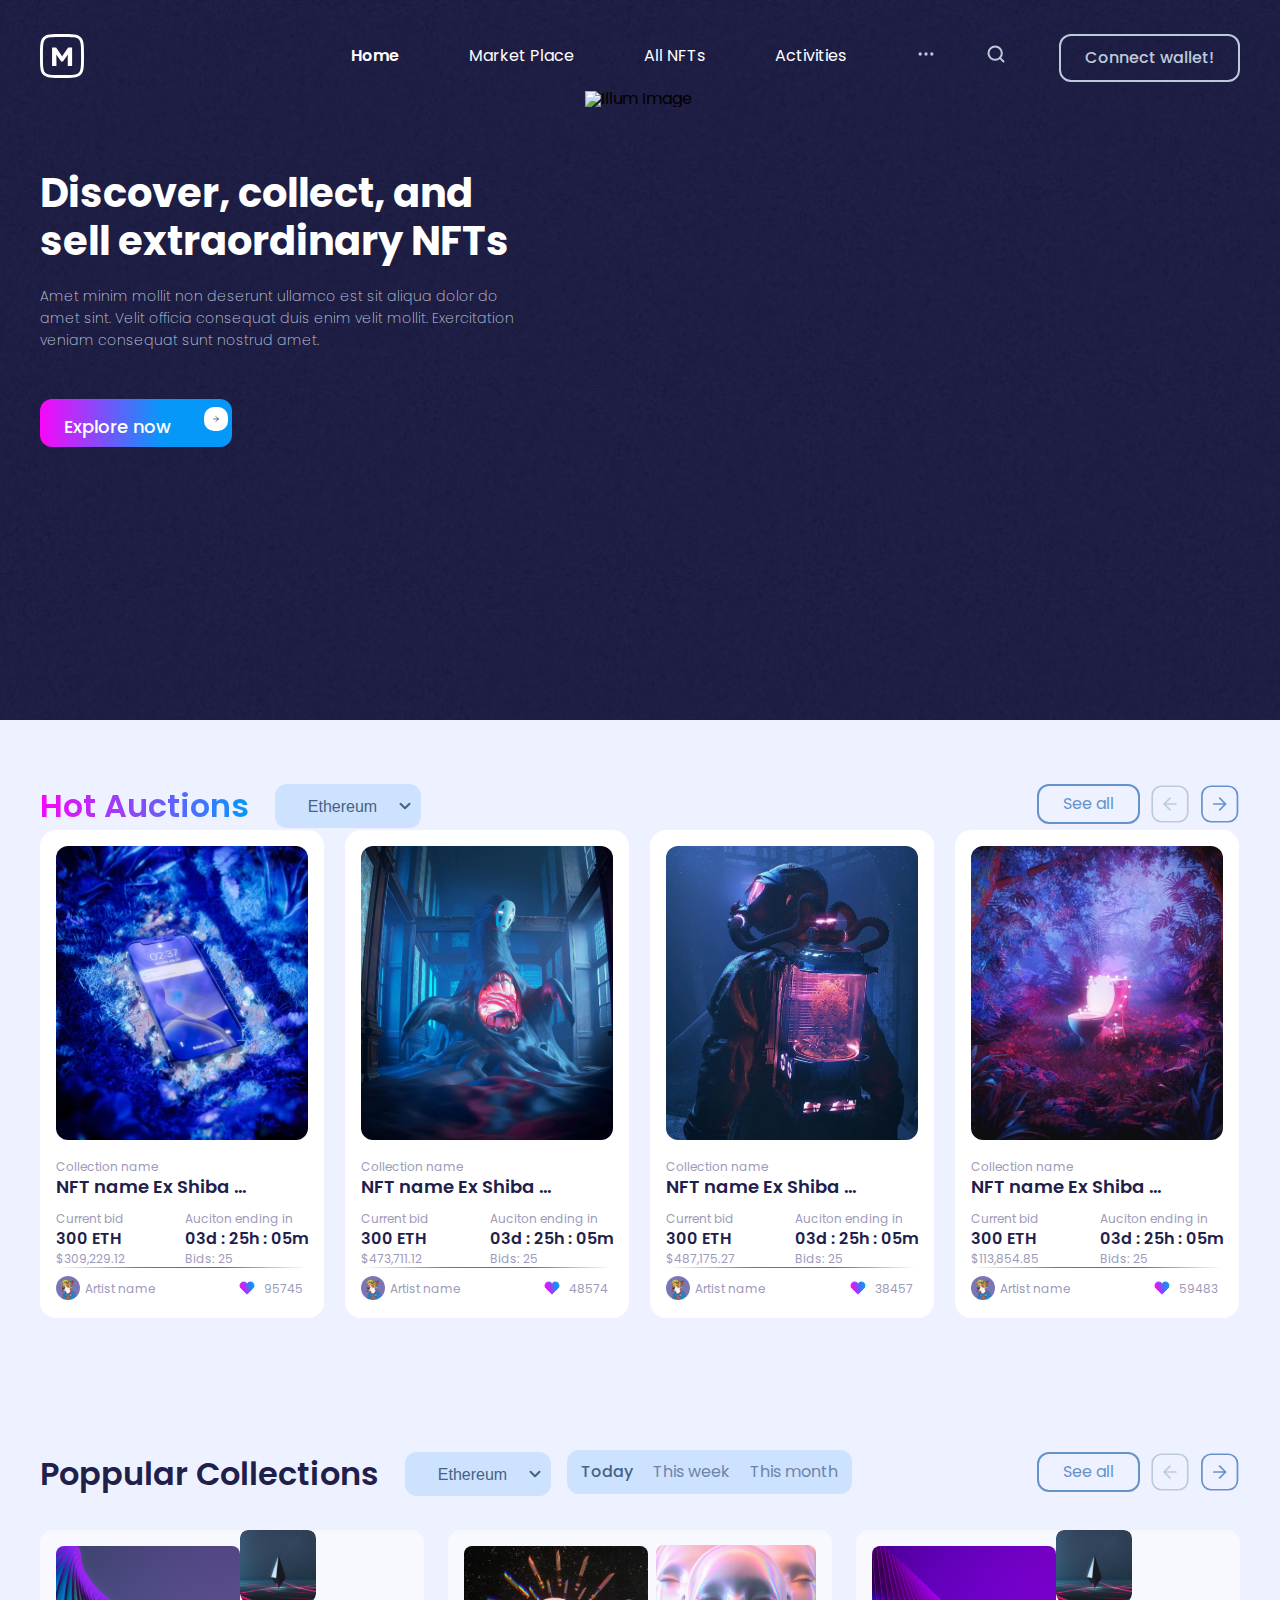
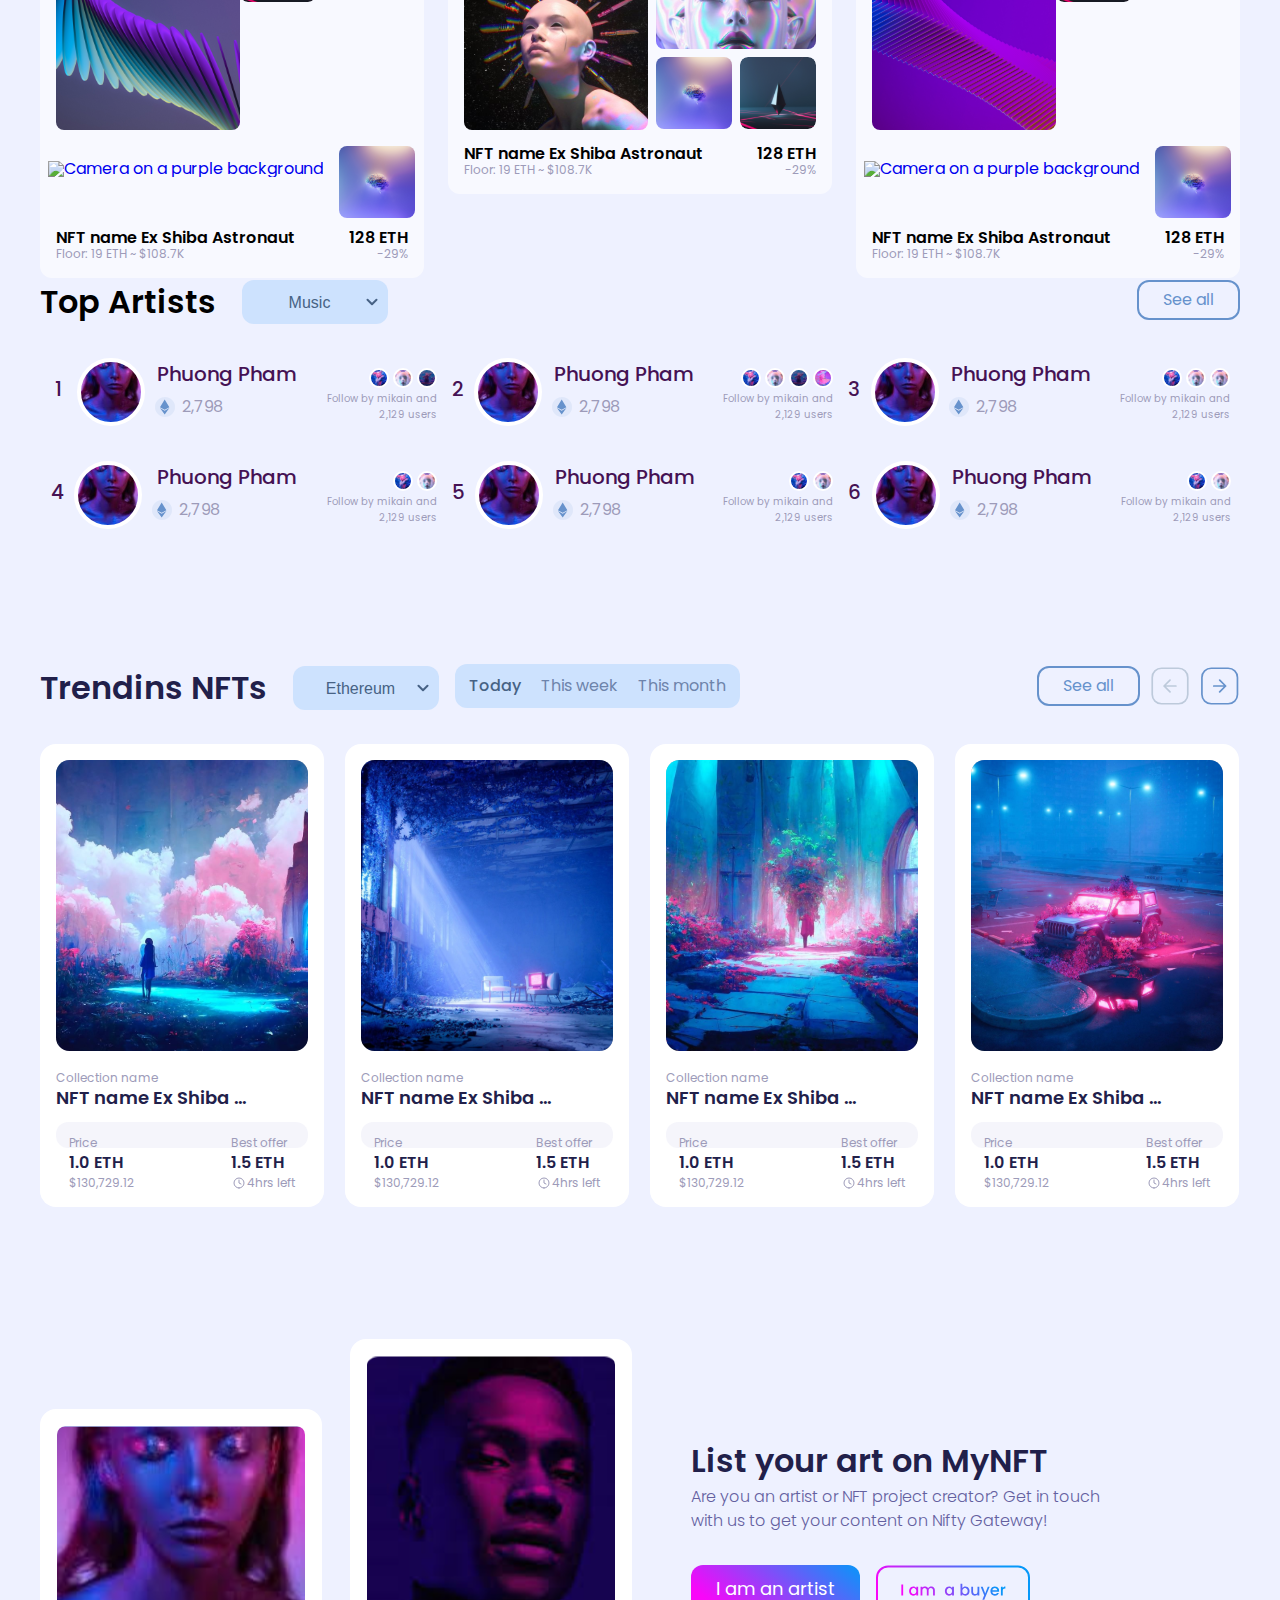
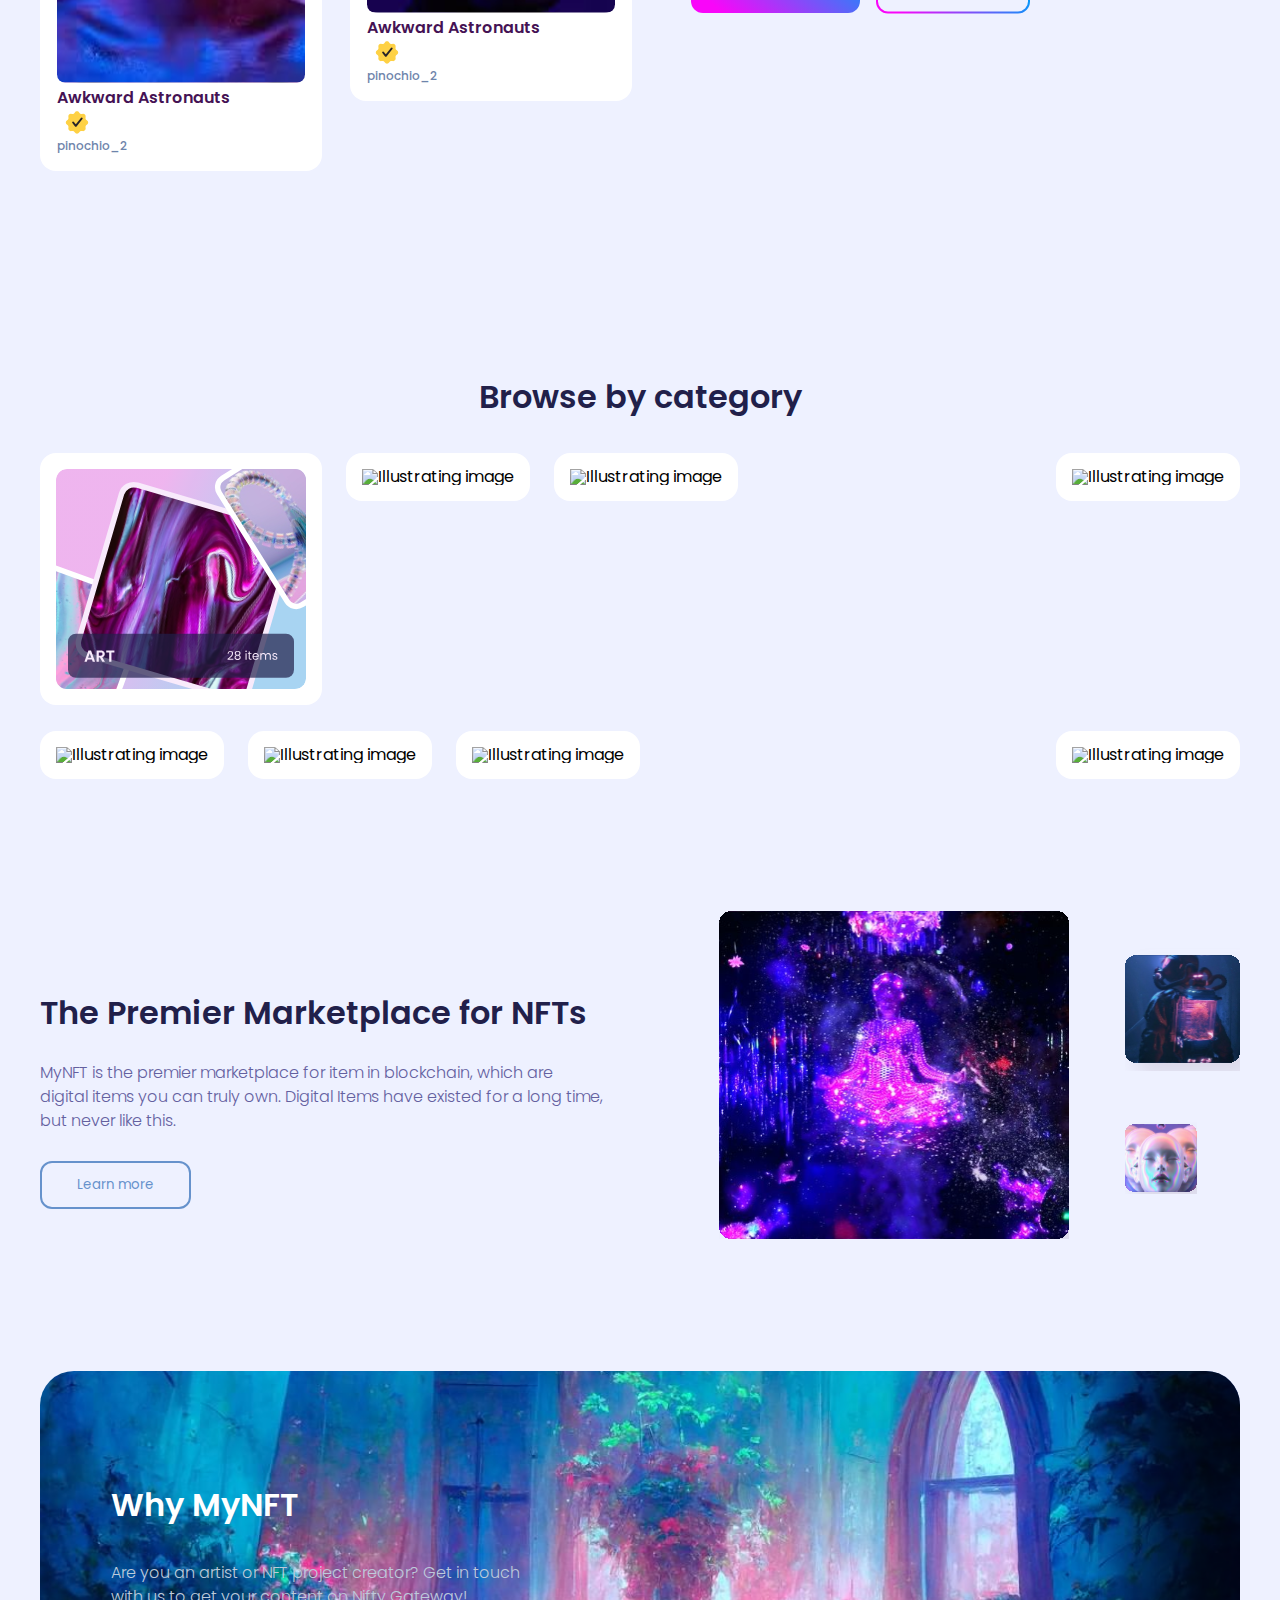
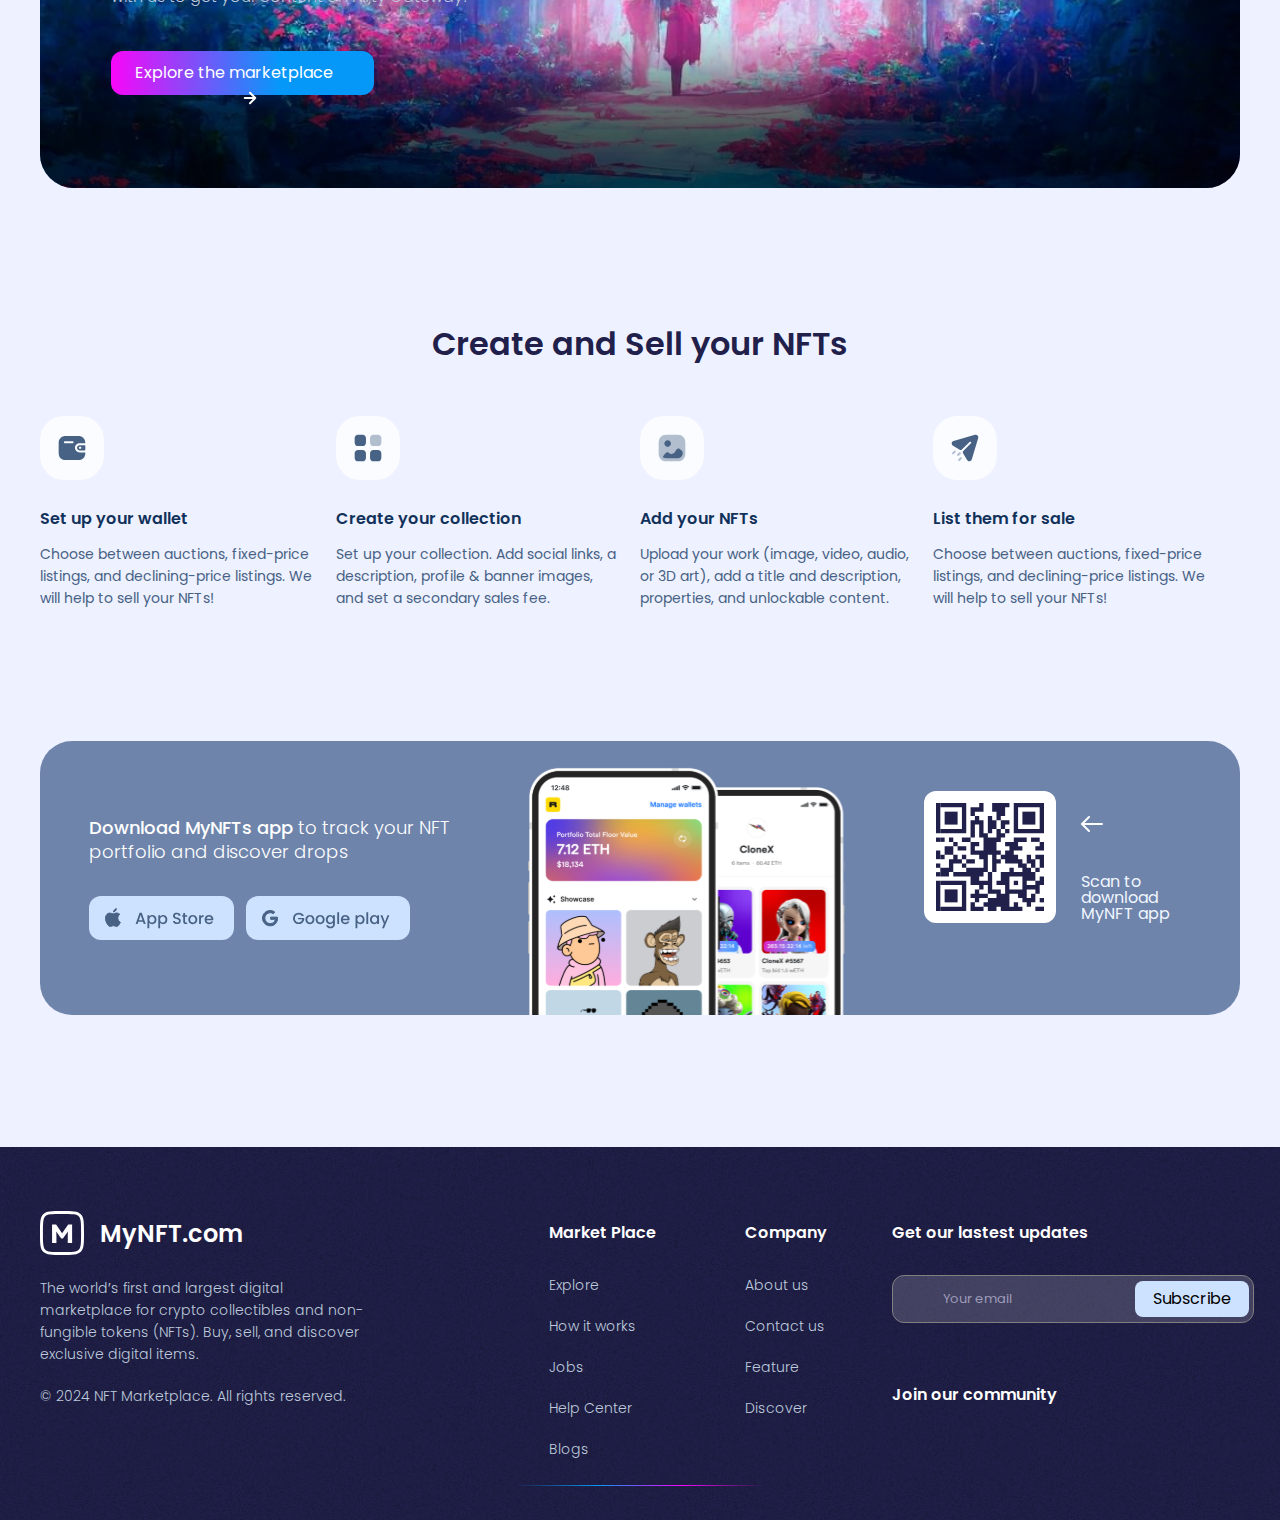
==== commit 4f938ad5: "Merge pull request #3 from Apannha/main" ====
--- a/index.html
+++ b/index.html
@@ -41,46 +41,44 @@
     <header>
     <div class="head-banner">
         <div class="container">
-               <div class="header-menu-info">
-                <a href="#connect" class="header-logo fl">
+            <div class="header banner">
+                <a href="./html.html" class="header-logo fl">
                     <img src="./images/icons/Logo.svg" alt="NFT Logo">
                 </a>
-                <button class="header-button border-image-source fr">Connect wallet</button>
-                <div class="fr">
-                    <nav class="header-menu">
-                        <ul>
-                            <li><a href="#" aria-current="page">Home</a></li>
-                            <li><a href="#hot-auctions">Market Place</a></li>
-                            <li><a href="#connect" >All NFTs</a></li>
-                            <li><a href="#">Activities</a></li>
-                            <li><a href="#"><img src="./images/icons/dots.svg" alt="Dots"></a></li>
-                            <li><a href="#"><img width="24" src="./images/icons/search.svg" alt="Search"></a></li>
-                        </ul>
-                    </nav>
-                </div>
-               </div>
+                <nav class="header-menu fl">
+                    <ul>
+                        <li><a href="#" aria-current="page">Home</a></li>
+                        <li><a href="#">Market Place</a></li>
+                        <li><a href="#">All NFTs</a></li>
+                        <li><a href="#">Activities</a></li>
+                        <li><a href="#"><img width="20" src="./images/icons/dots.svg" alt="Dots"></a></li>
+                        <li><a href="#"><img width="20" src="./images/icons/search.svg" alt="Search"></a></li>
+                    </ul>
+                </nav>
+                <button class="header-button fr">Connect wallet!</button>
+            </div>
             <div class="head-info">
                 <div class="header-leftcol fl" ><!-- HEADER INFO LEFT COLUMN-->
-                    <h1 class="header-leftcol_title">Discover, collect, and <br>
+                    <h1>Discover, collect, and <br>
                     sell extraordinary NFTs</h1>
-                    <p class="header-leftcol_text">
+                    <p>
                         Amet minim mollit non deserunt ullamco est sit aliqua dolor do<br> amet sint. Velit officia consequat duis enim velit mollit. Exercitation<br> veniam consequat sunt nostrud amet.
                     </p>
                     <button type="button" class="explore-btn fl"><span class="exp-text fl">Explore now</span><img class="exp-btn-img exp-btn-box fr" src="./images/icons/arrow-right.svg" alt="Arrow Right"></button>
-            </div>
-            <div class="header-rightcol fr">
-                <!-- <img src="./images/Header_img/Right_Column/Thick.png" alt="Illum Image" title="Illum Image">
-                <img src="./images/Header_img/Right_Column/NFT01.svg" alt="Illum Image" title="Illum Image"> -->
-                <img src="./images/Header_img/Right_Column/illu_img.svg" alt="">
+                </div>
+                <div class="header-rightcol fr ">
+                    <img src="./images/icons/Illuimg.svg" alt="Illum Image" title="Illum Image">
+                </div>
             </div>
         </div>
     </div>
     </header>
     <!-- MAIN INFORMATION-->
     <main class="container-main">
+
         <section class="block1-menu"> 
 <!-- DROP DOWN SELECTION LIST-->
-            <article class="section1_info" id="hot-auctions">
+            <article class="section1_info">
                 <div class="left-info fl">
                     <h2 class="fl">Hot Auctions</h2>
                     <div class="drop-list-btn fl">
@@ -101,8 +99,10 @@
                         <a href="#"><img src="./images/icons/next.svg" alt="Arrow forward"></a> <!-- ARROW FORWARD ICON BLOCK1-->
                     </div>
                 </div>
-                <!-- FIRST CARD GROUP (1)-->
-        <section class="cards-container fl clearfix">
+            </article>
+        </section>
+<!-- FIRST CARD GROUP (1)-->
+        <section class="cards-container fl">
             <article class="card-bid1 fl">
                 <figure>
                     <a href="#"><img src="./images/row1_cards/row1_card1.svg" alt="Card Image1" title="Phone dropped down" width="252"></a>
@@ -235,11 +235,9 @@
     </div>
 </article>
         </section>
-            </article>
-        </section>
 <!-- END OF CARDS GROUP  HOT ACTIONS-->
 <!-- CARD (1) POPULAR COLLECTION BLOCK-->
-        <section class="card-collection clearfix">
+        <section class="card-collection">
             <div class="popular-collections ">
                 <h2 class="popular-coll-title fl">Poppular Collections</h2>
                 <div class="drop-list-btn fl">
@@ -271,7 +269,7 @@
                     </div>
                 </div>
             </div>
-            <!-- CARD (1 POPULAR COLLECTION BLOCK)-->            
+<!-- CARD (1 POPULAR COLLECTION BLOCK)-->            
             <article class="cards-container2 fl">
                 <div class="cards-position fl">
                     <a href="#"><img class="card-coll-img1 fl" src="./images/popular-collections/article1/rect1.svg" alt="Animated wall purple wing"></a>
@@ -290,7 +288,7 @@
                     </div>
                 </div>
             </article>
-            <!-- CARD (2 POPULAR COLLECTION BLOCK)-->
+<!-- CARD (2 POPULAR COLLECTION BLOCK)-->
             <article class="cards-container2 fl">
                 <div class="cards-position fl">
                     <a href="#"><img class="card-coll-img1 fl" src="./images/popular-collections/article2/rect1.svg" alt="Animated wall purple wing"></a>
@@ -309,7 +307,7 @@
                     </div>
                 </div>
             </article>
-            <!-- CARD (3) POPULAR COLLECTION BLOCK-->
+<!-- CARD (3) POPULAR COLLECTION BLOCK-->
             <article class="cards-container2 fl">
                 <div class="cards-position fl">
                     <a href="#"><img class="card-coll-img1 fl" src="./images/popular-collections/article3/rect1.svg" alt="Animated wall purple wing"></a>
@@ -331,7 +329,7 @@
         </section>    
     <!-- TOP ARTISTS CONTAINER BLOCK LINE -->  
      <!-- TOP ARTISTS ROW 1-->
-    <section class="top-artists-row1 clearfix">
+    <section class="top-artists-row1">
             <!-- ARTIST CARD (1)-->   
         <article class="artists-items">
             <h2 class="fl">Top Artists</h2>
@@ -397,56 +395,55 @@
                     </div>
                 </div>
             </article>
-            <section class="top-artists-row2">
-                <!-- ARTIST CARD (4)-->   
-             <article class="artist-card4 fl">
-                 <h3 class="fl">4</h3>
-                 <a class="fl" href="#"><img  src="./images/top-artists/ava.svg" alt="Beautiful Ava"></a>
-                 <div class="artist-info4 fl">
-                     <h3 class="fl">Phuong Pham</h3>
-                     <a href="#"><img src="./images/top-artists/viewed.svg" alt="Followers"></a>
-                     <a href="#"><img src="./images/top-artists/viewed2.svg" alt="Followers"></a>
-                     <div class="artist-info4-4">
-                         <img class="" src="./images/top-artists/eth.svg" alt="Diamond">
-                         <p class="fl">2,798</p>
-                         <p class="fr">Follow by mikain and<br> 2,129 users</p>
-                     </div>
-                 </div>
-             </article>
-                 <!-- ARTIST CARD (5)-->   
-                 <article class="artist-card5 fl">
-                     <h3 class="fl">5</h3>
-                     <a class="fl" href="#"><img  src="./images/top-artists/ava.svg" alt="Beautiful Ava"></a>
-                     <div class="artist-info5 fl">
-                         <h3 class="fl">Phuong Pham</h3>
-                         <a href="#"><img src="./images/top-artists/viewed.svg" alt="Followers"></a>
-                         <a href="#"><img src="./images/top-artists/viewed2.svg" alt="Followers"></a>
-                         <div class="artist-info5-5">
-                             <img class="" src="./images/top-artists/eth.svg" alt="Diamond">
-                             <p class="fl">2,798</p>
-                             <p class="fr">Follow by mikain and<br> 2,129 users</p>
-                         </div>
-                     </div>
-                 </article>
-                   <!-- ARTIST CARD (6)-->   
-                   <article class="artist-card6">
-                     <h3 class="fl">6</h3>
-                     <a class="fl" href="#"><img  src="./images/top-artists/ava.svg" alt="Beautiful Ava"></a>
-                     <div class="artist-info6 fl">
-                         <h3 class="fl">Phuong Pham</h3>
-                         <a href="#"><img src="./images/top-artists/viewed.svg" alt="Followers"></a>
-                         <a href="#"><img src="./images/top-artists/viewed2.svg" alt="Followers"></a>
-                         <div class="artist-info6-6">
-                             <img class="" src="./images/top-artists/eth.svg" alt="Diamond">
-                             <p class="fl">2,798</p>
-                             <p class="fr">Follow by mikain and<br> 2,129 users</p>
-                         </div>
-                     </div>
-                 </article>
-         </section> 
     </section> 
     <!-- TOP ARTISTS ROW (2)-->
-    <!-- TRENDING NFTS - CONTAINER BLOCK-->
+    <section class="top-artists-row2">
+           <!-- ARTIST CARD (4)-->   
+        <article class="artist-card4 fl">
+            <h3 class="fl">4</h3>
+            <a class="fl" href="#"><img  src="./images/top-artists/ava.svg" alt="Beautiful Ava"></a>
+            <div class="artist-info4 fl">
+                <h3 class="fl">Phuong Pham</h3>
+                <a href="#"><img src="./images/top-artists/viewed.svg" alt="Followers"></a>
+                <a href="#"><img src="./images/top-artists/viewed2.svg" alt="Followers"></a>
+                <div class="artist-info4-4">
+                    <img class="" src="./images/top-artists/eth.svg" alt="Diamond">
+                    <p class="fl">2,798</p>
+                    <p class="fr">Follow by mikain and<br> 2,129 users</p>
+                </div>
+            </div>
+        </article>
+            <!-- ARTIST CARD (5)-->   
+            <article class="artist-card5 fl">
+                <h3 class="fl">5</h3>
+                <a class="fl" href="#"><img  src="./images/top-artists/ava.svg" alt="Beautiful Ava"></a>
+                <div class="artist-info5 fl">
+                    <h3 class="fl">Phuong Pham</h3>
+                    <a href="#"><img src="./images/top-artists/viewed.svg" alt="Followers"></a>
+                    <a href="#"><img src="./images/top-artists/viewed2.svg" alt="Followers"></a>
+                    <div class="artist-info5-5">
+                        <img class="" src="./images/top-artists/eth.svg" alt="Diamond">
+                        <p class="fl">2,798</p>
+                        <p class="fr">Follow by mikain and<br> 2,129 users</p>
+                    </div>
+                </div>
+            </article>
+              <!-- ARTIST CARD (6)-->   
+              <article class="artist-card6">
+                <h3 class="fl">6</h3>
+                <a class="fl" href="#"><img  src="./images/top-artists/ava.svg" alt="Beautiful Ava"></a>
+                <div class="artist-info6 fl">
+                    <h3 class="fl">Phuong Pham</h3>
+                    <a href="#"><img src="./images/top-artists/viewed.svg" alt="Followers"></a>
+                    <a href="#"><img src="./images/top-artists/viewed2.svg" alt="Followers"></a>
+                    <div class="artist-info6-6">
+                        <img class="" src="./images/top-artists/eth.svg" alt="Diamond">
+                        <p class="fl">2,798</p>
+                        <p class="fr">Follow by mikain and<br> 2,129 users</p>
+                    </div>
+                </div>
+            </article>
+    </section> 
     <section class="trending-nfts">
         <div class="popular-collections ">
             <h2 class="popular-coll-title fl">Trendins NFTs</h2>
@@ -586,7 +583,7 @@
         </article>
     </section>   
     <!-- LIST YOUR ART ON MYNFT - CONTAINER BLOCK-->
-    <section class="list-your-art" id="connect">
+    <section class="list-your-art">
         <!-- LADY NFT IMAGE BLOCK-->
         <article class="list-art-item fl">
             <figure>
@@ -609,12 +606,8 @@
             <h3>List your art on MyNFT</h3>
             <p>Are you an artist or NFT project creator? Get in touch<br>
                 with us to get your content on Nifty Gateway!</p>
-               <div class="art-info_btn art-info_img clearfix">
-                <button id="artist" class="fl" type="button">I am an artist</button>
-                <div class="art-info_buyer fr">
-                    <a href="#"><img class="fr" id="buyer" src="./images/list-your-art/button-l.svg" alt="Button"></a>
-                </div>
-               </div>
+                <button id="artist" type="button">I am an artist</button>
+               <a href="#"><img id="buyer" src="./images/list-your-art/button-l.svg" alt="Button"></a>
         </article>
     </section>   
     <!-- BROWSE BY CATEGORY - BLOCK CONTAINER-->
@@ -630,23 +623,25 @@
         <article class="browse-item3 fl">
             <img src="./images/browse-by-category/item3.svg" alt="Illustrating image">
         </article>
-        <article class="browse-item4 fl">
+        <article class="browse-item4 fr">
             <img src="./images/browse-by-category/item4.svg" alt="Illustrating image">
         </article>
+    </section>  
         <!-- BROWSE BY CATEGORY - CARD ROW (2)-->
-        <article class="browse-item1 fl pb">
-            <img src="./images/browse-by-category/item1.svg" alt="Illustrating image">
-        </article>
-        <article class="browse-item2 fl pb">
-            <img src="./images/browse-by-category/item2.svg" alt="Illustrating image">
-        </article>
-        <article class="browse-item3 fl pb">
-            <img src="./images/browse-by-category/item3.svg" alt="Illustrating image">
-        </article>
-        <article class="browse-item4 fr pb">
-            <img src="./images/browse-by-category/item4.svg" alt="Illustrating image">
-        </article> 
-    </section>  
+    <section class="browse-category2">
+        <article class="browse-item1 fl">
+            <img src="./images/browse-by-category/item5.svg" alt="Illustrating image">
+        </article>
+        <article class="browse-item2 fl">
+            <img src="./images/browse-by-category/item6.svg" alt="Illustrating image">
+        </article>
+        <article class="browse-item3 fl">
+            <img src="./images/browse-by-category/item7.svg" alt="Illustrating image">
+        </article>
+        <article class="browse-item4 fr">
+            <img src="./images/browse-by-category/item8.svg" alt="Illustrating image">
+        </article>
+    </section> 
     <!-- THE PREMIER MARKET PLACE FOR NFTS - CONTAINER BLOCK--> 
      <section class="premier-marketplace">
         <!-- PREMIER LEFT BLOCK-->
@@ -767,7 +762,7 @@
                 </nav>
         </article>
         <!-- SUBSCRIBE BUTTON - SEND E-MAIL FORM-->
-        <article class="form-wrapper fr">
+        <article class="form-wrapper fl">
             <h3 class="form-title">Get our lastest updates</h3>
             <form class="send-form fl" action="/" method="post" id="send-subscribe" autocomplete="on">
                 <label >
@@ -790,6 +785,7 @@
         </article>
         <hr class="hr-clear clearfix">
     </section>
+    
 </footer>
 </body>
 </html>
--- a/css/style.css
+++ b/css/style.css
@@ -1,11 +1,8 @@
-*  {
-  /* outline:1px solid green !important; */
-  box-sizing: border-box;
-} 
-
-html {
- scroll-behavior: smooth; 
-}
+/* *  {
+  outline:1px solid green !important;
+}  */
+
+
 
 .clearfix {
   clear: both;
@@ -35,24 +32,14 @@
   background-position: center center; /* Add this line */
   background-attachment: fixed;
   width: 100%;
-  max-height: 554px;
-  position: relative;
-}
-.head-info {
-  clear: both;
-  overflow: auto;
-  position: relative;
-  z-index: 50;
+  height: 80vh;
 }
 
 .container {
   width: 100%;
   max-width: 1200px;
   margin: auto;
-  overflow: auto;
-  clear: both;
-
-
+  font-family: "Poppins", sans-serif;
 }
 
 .container-main {
@@ -60,10 +47,9 @@
     max-width: 1200px;
     margin: auto;
     clear: both;
-    position: relative;
-    z-index: 75;
-  }
-
+    font-family: "Poppins", sans-serif;
+    padding-top: 62px;
+  }
   .container-main:after {
     content: '';
     display: block;
@@ -71,129 +57,113 @@
 
   }
 body {
-    background-color: #dddddd;
+    background-color: #eef1ff;
     width: 100%;
-    font-family: "Poppins", sans-serif;
 
   }
   /* HEAD INFORMATION BLOCK*/
   
   .header {
     padding: 24px 0px;
-    clear: both;
-
-  }
+
+  }
+
+  .header-logo img {
+    padding-top: 10px;
+  }
+
   .header-menu {
-    clear: both;
-    overflow: hidden;
-  }
+    margin-left: 232px;
+
+  }
+
   .header-menu ul {
-    clear: both;
-    overflow: auto;
-  }
+
+  }
+
   .header-menu li {
     float: left;
-    padding: 0px 27px;
-
-}
-
+    padding: 20px;
+  }
+
+  .header-menu li:nth-child(6){
+    padding-left: 0px;
+  }
  
 
-.header-menu li a {
-  text-decoration: none;
-  color: #BDCADB;
-  font-family: Poppins;
-  font-size: 16px;
-  font-weight: 200;
-  line-height: 24px;
-  text-align: center;
-  border-bottom: 1px solid transparent;
-  padding: 10px;
-  display: inline-block;
-  /* height: 45px; */
-  max-height: 45px;
-}
-.header-menu li:last-child {
-  padding-right: 62px;
-}
-
-  .header-menu li:first-child {
+  .header-menu li a {
+    text-decoration: none;
+    color: white;
     font-family: Poppins;
-    color: white;
+    font-size: 16px;
+    font-weight: 400;
+    line-height: 24px;
+    text-align: center;
+    padding: 20px 15px;
+    border-bottom: 1px solid transparent;
+  }
+
+  .header-menu li:first-child a {
+    font-family: Poppins;
     font-size: 16px;
     font-weight: 600;
     line-height: 24px;
     text-align: center;
-    /* border-bottom: 2px solid white;
-    border-width: ; */
-  }
-  .header-menu li a:hover {
-   color: #bdcadbd7;
-   border-bottom: 2px solid white;
-   
- 
-  }
-  .header-menu li:hover{
- 
-  }
-
-  /* a {
+  }
+
+  a {
     transition: background-color 0.3s; 
     border: none;
     outline: none;
-  } */
-
-  .header-menu a:hover {
+
+  }
+
+  .header-menu li:hover {
     transform: scale(0.90);
     transition: transform 0.3s;
-    color: #bdcadbd7;
-  }
-  .header-menu a:hover {
-  
-}
-
+  }
 
   .header-button {
-    padding: 10px 26px;
+    padding: 10px 24px 10px 24px;
+    margin-top: 10px;
     cursor: pointer;
     background-color: transparent;
-    border: 1px solid #BDCADB;
-    border-radius: 14px;
+    border: 2px solid #BDCADB;
+    border-radius: 12px;
+
     align-items: center;
-    font-weight: 300;
+    font-family: Poppins;
+    font-weight: 500;
     font-size: 16px;
     line-height: 24px;
-    font-family: "Poppins", sans-serif;
-    box-sizing: border-box;
+  }
+
+  .header-button {
     color: #BDCADB;
+  }
   
-  
-}
-.header-button:hover {
-  transform: scale(0.92);
-  transition: transform 0.6s;
-  border-radius: 14px;
-  border: 1px solid #bdcadbd7;
-  color: #bdcadbd7;
-
-}
-
-
-/*   
   .header-button:active {
     transform: scale(0.95);
     transition: background-color 0.50s, transform 0.10s;
     border-radius: 12px;
     border: 2px solid rgb(125, 3, 99);
     color: rgb(125, 3, 99);
-  } */
+  }
   
   /* END OF HEAD INFORMATION BLOCK */
 
       /*HEAD INFO RIGHT BLOCK AND LEFT BLOCK - HEADER , TEXT - AND IMAGE*/
 
+
+.header-rightcol {
+  width: 655px;
+  height: 592px;
+
+}
   
-
+.header_leftcol {
+
+}
 .header-leftcol {
   padding-top: 78px;
 }
@@ -218,104 +188,20 @@
   color: white;
   font-size: 40px;
   line-height: 48px;
+  font-family: "Poppins", sans-serif;
   font-weight: 700;
   font-style: normal;
 }
 
-.header-leftcol .header-leftcol_text {
+.header-leftcol p {
   color: #BDCADB;
   font-size: 14px;
   line-height: 22px;
+  font-family: "Poppins", sans-serif;
   font-weight: 200;
   font-style: normal;
   padding-top: 20px;
   padding-bottom: 48px;
-
-}
-.illum-card {
-  position: absolute;
-  top: 22%;
-  left: 48%;
-  max-width: 577px;
-}
-.illum-card_icon3{
-  position: absolute;
-  top: 83px;
-  left: 47%;
-}
-.illum-card_icon2 {
-  position: absolute;
-  top: 83px;
-  right: 324px;
-}
-.illum-card_icon1 {
-  position: absolute;
-  /* bottom: -63px; */
-  right: 365px;
-  top: 500px;
-}
-.illum-card_thick {
-  position: absolute;
-  top: 324px;
-  left: 677px;
-}
-
-.illum-card_surface {
-  position: absolute;
-  top: 315px;
-  
-  left: 673px;
-}
-
-.illum-card_text {
-  position: absolute;
-  top: 301px;
-  left: 756px;
-  /* transform: rotate(32deg); */
-  /* font-family: Poppins; */
-  font-size: 12px;
-  font-weight: 200;
-  line-height: 18px;
-  /* text-align: left; */
-  color: white;
-  /* transform: rotateX(-7deg); */
-  transform: rotate3d(1, 0, 1, 47deg);
-  font-style: oblique;
-}
-.illum-card_title {
-  position: absolute;
-  left: 729px;
-  top: 348px;
-  /* transform: rotate(32deg); */
-  font-family: Poppins;
-  font-size: 16px;
-  font-weight: 500;
-  line-height: 24px;
-  text-align: left;
-  color: white;
-  /* transform: rotateX(-7deg); */
-  transform: rotate3d(1, 0, 1, 47deg);
-  font-style: oblique;
-}
-
-
-
-.header-rightcol {
-  overflow: auto;
-  clear: right;
-  position: relative;
-}
-
-.header-rightcol:after {
-    content: "";
-    display:block;   
-    clear: both;      
-}
-
-.header-menu-info {
-  clear: both;
-  overflow: auto;
-  margin:24px 0;
 
 }
 
@@ -328,6 +214,7 @@
   color: #FFFFFF;
   font-size: 18px;
   line-height: 24px;
+  font-family: "Poppins", sans-serif;
   font-weight: 500;
   font-style: normal;
   margin: auto;
@@ -343,7 +230,7 @@
   transform: scale(0.95);
   transition: background-color 0.3s, transform 0.10s;
   background: #F906F9;
-  background: linear-gradient(to right, #f906f976 0%, #0698f9e3 64%);
+  background: linear-gradient(to right, #f906f976 0%, #0698f96e 64%);
   overflow: auto;
 }
 
@@ -363,6 +250,8 @@
 }
 
 .exp-btn-img {
+  width: 24px;
+  height: 24px;
   margin: 0 auto;
   text-align: center;
   align-items: center;
@@ -379,15 +268,15 @@
 
 .section1_info {
   clear: both;
-  padding-top: 62px;
-    padding-bottom: 32px;
+
+  padding-bottom: 32px;
 }
 /*END OF EDITING HEADER BLOCK */
 
 /*FIRST BLOCK CARD GROUP*/
 .cards-container {
   
-  margin: 61px 0px 132px 0px;
+  padding-bottom: 132px;
 }
 .cards-container::after {
   content: "";
@@ -405,19 +294,13 @@
   padding-bottom: 32px;
 }
 
-.popular-collections::after{
+.popular-collections:after{
   content: "";
   display: block;
   overflow: auto;
   clear: both;
 }
-.card-collection:after {
-  content: "";
-  display: block;
-  overflow: auto;
-  clear: both;
-}
-.section1_info:after {
+.block1-menu:after {
   content: "";
   display: block;
   overflow: auto;
@@ -428,6 +311,9 @@
 .hot-actions {
  
   clear: both;
+}
+.left-info {
+
 }
 
 .left-info h2 {
@@ -514,7 +400,6 @@
 .card-bid1:hover {
   transform: scale(0.96);
   transition: 0.2s ease;
-  cursor: pointer;
 }
 .card-bid1:last-child{
   margin: 0;
@@ -523,7 +408,7 @@
 .hot-title {
   font-size: 18px;
   line-height: 24px;
-
+  font-family: "Poppins", sans-serif;
   font-weight: 600;
   color: #21204A;
 }
@@ -531,7 +416,7 @@
 .hot-text {
   font-size: 12px;
   line-height: 16px;
-
+  font-family: "Poppins", sans-serif;
   font-weight: 400;
   color: #9D9BB9;
 }
@@ -539,7 +424,7 @@
 .hot-subtitle1 p  {
   font-size: 12px;
   line-height: 16px;
-
+  font-family: "Poppins", sans-serif;
   font-weight: 400;
   color: #9D9BB9;
 }
@@ -547,7 +432,7 @@
 .hot-subtitle2 p {
   font-size: 12px;
   line-height: 16px;
-
+  font-family: "Poppins", sans-serif;
   font-weight: 400;
   color: #9D9BB9;
 }
@@ -555,7 +440,7 @@
 .hot-subtitle1 h3 {
   font-size: 16px;
   line-height: 24px;
-
+  font-family: "Poppins", sans-serif;
   font-weight: 600;
   color: #21204A;
 }
@@ -563,14 +448,15 @@
 .hot-subtitle2 h3 {
   font-size: 16px;
   line-height: 24px;
-
+  font-family: "Poppins", sans-serif;
   font-weight: 600;
   color: #21204A;
 }
 
 .hot-middle-card {
 
-  padding: 8px 12px;
+  padding-top: 12px;
+  padding-bottom: 7px;
 }
 
 .hot-bottom-card {
@@ -588,6 +474,9 @@
   color: rgba(157, 155, 185, 1);
 }
 
+.hot-bottom-card figure {
+
+}
 
 .hot-artist-name {
   font-size: 12px;
@@ -670,6 +559,7 @@
  /* POPULAR COLLECTIONS CONTAINER */
 
  .popular-coll-title {
+  font-family: "Poppins", sans-serif;
   font-weight: 600;
   font-size: 32px;
   line-height: 48px;
@@ -699,7 +589,7 @@
   color: rgba(110, 132, 171, 1);
   font-size: 16px;
   line-height: 24px;
-
+  font-family: "Poppins", sans-serif;
   font-weight: 400;
  }
 .select-data-links {
@@ -760,6 +650,9 @@
 }
 /*END OF POPULAR COLLECTIONS BLOCK MENU EDITING*/
   /*CARD SLOTS FOR POPULAR COLLECTIONS  */ 
+.card-collection {
+  padding-top: 32px;
+}
 
 
 .cards-container2 {
@@ -815,6 +708,7 @@
 .block1-cards-info h3 {
     font-size: 16px;
     list-style: 24px;
+    font-family: "Poppins", sans-serif;
     font-weight: 600;
 
 }
@@ -825,6 +719,7 @@
   font-size: 12px;
   line-height: 16px;
   font-weight: 400;
+  font-family: "Poppins", sans-serif;
   color: rgba(157, 155, 185, 1);
  
 }
@@ -832,6 +727,7 @@
 .block2-card-info h3 {
   font-size: 16px;
   list-style: 24px;
+  font-family: "Poppins", sans-serif;
   font-weight: 600;
   display: inline-block;
 }
@@ -839,6 +735,7 @@
   font-size: 12px;
   line-height: 16px;
   font-weight: 400;
+  font-family: "Poppins", sans-serif;
   color: rgba(157, 155, 185, 1);
   text-align: right;
 }
@@ -867,6 +764,7 @@
   clear: both;
 }
 .top-artists-row1 h2 {
+  font-family: "Poppins", sans-serif;
   font-weight: 600;
   font-size: 32px;
   line-height: 48px;
@@ -886,6 +784,7 @@
   clear: both;
 }
 .artist-card1 h3 {
+  font-family: "Poppins", sans-serif;
   font-weight: 500;
   font-size: 20px;
   line-height: 32px;
@@ -935,6 +834,7 @@
 }
 
 .artist-info1-1 p {
+  font-family: "Poppins", sans-serif;
   font-weight: 400;
   font-size: 10px;
   line-height: 16px;
@@ -952,6 +852,7 @@
   clear: both;
 }
 .artist-card2 h3 {
+  font-family: "Poppins", sans-serif;
   font-weight: 500;
   font-size: 20px;
   line-height: 32px;
@@ -1001,6 +902,7 @@
 }
 
 .artist-info2-2 p {
+  font-family: "Poppins", sans-serif;
   font-weight: 400;
   font-size: 10px;
   line-height: 16px;
@@ -1019,6 +921,7 @@
   clear: both;
 }
 .artist-card3 h3 {
+  font-family: "Poppins", sans-serif;
   font-weight: 500;
   font-size: 20px;
   line-height: 32px;
@@ -1069,6 +972,7 @@
 }
 
 .artist-info3-3 p {
+  font-family: "Poppins", sans-serif;
   font-weight: 400;
   font-size: 10px;
   line-height: 16px;
@@ -1089,6 +993,7 @@
   clear: both;
 }
 .artist-card4 h3 {
+  font-family: "Poppins", sans-serif;
   font-weight: 500;
   font-size: 20px;
   line-height: 32px;
@@ -1138,7 +1043,7 @@
 }
 
 .artist-info4-4 p {
-
+  font-family: "Poppins", sans-serif;
   font-weight: 400;
   font-size: 10px;
   line-height: 16px;
@@ -1156,7 +1061,7 @@
   clear: both;
 }
 .artist-card5 h3 {
-
+  font-family: "Poppins", sans-serif;
   font-weight: 500;
   font-size: 20px;
   line-height: 32px;
@@ -1206,6 +1111,7 @@
 }
 
 .artist-info5-5 p {
+  font-family: "Poppins", sans-serif;
   font-weight: 400;
   font-size: 10px;
   line-height: 16px;
@@ -1224,7 +1130,7 @@
   clear: both;
 }
 .artist-card6 h3 {
-
+  font-family: "Poppins", sans-serif;
   font-weight: 500;
   font-size: 20px;
   line-height: 32px;
@@ -1275,7 +1181,7 @@
 }
 
 .artist-info6-6 p {
-
+  font-family: "Poppins", sans-serif;
   font-weight: 400;
   font-size: 10px;
   line-height: 16px;
@@ -1307,14 +1213,12 @@
   clear: both;
 }
 
-.trending-nft-card1 .hot-middle-card {
+.trending-nft-card1 .hot-middle-card{
   border: 1px solid transparent;
   background-color: rgba(160, 160, 214, 0.1);
   border-radius: 12px;
-  /* padding: 12px; */
+  padding: 12px;
   margin-top: 12px;
-  overflow: auto;
-  clear: both;
 }
 
 .trending-nft-card1 {
@@ -1328,8 +1232,7 @@
   /*LADY NFT IMAGE BLOCK*/
 .list-your-art {
 
-  padding-top: 132px;
-
+  margin-top: 132px;
 }
 .list-your-art:after{
   content: '';
@@ -1346,7 +1249,7 @@
 }
 
 .list-art-item figcaption {
-
+  font-family: "Poppins", sans-serif;
   font-weight: 600;
   font-size: 16px;
   line-height: 24px;
@@ -1357,7 +1260,7 @@
   padding-left: 8px;
 }
 .list-art-item p {
-
+font-family: "Poppins",sans-serif;
 font-size: 12px;
 font-weight: 500;
 line-height: 16px;
@@ -1409,6 +1312,7 @@
   text-align: left;
 }
 .list-art-info h3 {
+  font-family: "Poppins", sans-serif;
   font-size: 32px;
   font-weight: 600;
   line-height: 48px;
@@ -1416,34 +1320,33 @@
   color: rgba(33, 32, 74, 1);
 }
 .list-art-info p {
-  font-size: 16px;
-  font-weight: 300;
-  line-height: 24px;
-  text-align: left;
-  color: rgba(100, 96, 159, 1);
-}
-.art-info_img{
-  margin-left: 16px;
-}
-.art-info_img a {
-  display: inline-block;
+
+  font-family: "Poppins", sans-serif;
+font-size: 16px;
+font-weight: 300;
+line-height: 24px;
+text-align: left;
+color: rgba(100, 96, 159, 1);
 }
 /*ARTIST BUTTON*/
 .list-art-info #artist {
-  min-width: 169px;
-  height: 48px;
-  padding: 12px 24px 12px 24px;
-  cursor: pointer;
-  border-radius: 12px;
-  border: none;
-  outline: none;
-  background-color: #0697f9;
-  background-image: linear-gradient(219deg, #0697f9 0%, #f906f9 86%);
-  color: white;
-  font-size: 18px;
-  font-weight: 400;
-  line-height: 24px;
-  text-align: center;
+  width: 169px;
+height: 48px;
+padding: 12px 24px 12px 24px;
+cursor: pointer;
+border-radius: 12px;
+border: none;
+outline: none;
+background-color: #0697f9;
+background-image: linear-gradient(219deg, #0697f9 0%, #f906f9 86%);
+color: white;
+
+
+font-family: "Poppins", sans-serif;
+font-size: 18px;
+font-weight: 400;
+line-height: 24px;
+text-align: center;
 }
 .list-art-info #artist:hover {
   transform: scale(0.90);
@@ -1464,13 +1367,15 @@
 #buyer {
   padding: 0px;
   display: block;
+  padding-left: 16px;
 }
 
 
 #buyer:hover {
   transform: scale(0.90);
   transition: transform 0.3s;
-  
+  border-radius: 12px;
+  background-color: #eef1ff;
   cursor: pointer;
     
 }
@@ -1486,11 +1391,9 @@
   cursor: pointer;
 }
 /* BROWSE BY CATEGORY */
-
 .browse-category {
   margin-top: 132px;
 }
-
 .browse-category:after {
   content: '';
   display: block;
@@ -1506,10 +1409,10 @@
   padding-bottom: 32px;
 }
 .browse-item1 {
-  padding: 0 24px 24px 0;
+  margin-right: 24px;
 }
 .browse-item2 {
-  padding: 0 24px 24px 0;
+  margin-right: 24px;
 }
 .browse-item1 img{
 cursor: pointer;
@@ -1522,7 +1425,7 @@
 }
 
 .browse-title1 {
-
+  font-family: "Poppins", sans-serif;
   font-size: 32px;
   font-weight: 600;
   line-height: 48px;
@@ -1542,18 +1445,13 @@
 
 }
 .browse-title2 {
-
+  font-family: "Poppins", sans-serif;
   font-size: 32px;
   font-weight: 600;
   line-height: 48px;
   text-align: center;
   color: #21204A;
 }
-
-.browse-item3 {
-  padding: 0 24px 24px 0;
-}
-
 .browse-item3 img{
 cursor: pointer;
 padding: 16px;
@@ -1563,42 +1461,38 @@
 background-color: white;
 outline: none;
 
-}
-.browse-category article:hover {
-  transform: scale(0.90);
-  transition: transform 0.3s;
+
 }
 .browse-title3 {
-
+  font-family: "Poppins", sans-serif;
   font-size: 32px;
   font-weight: 600;
   line-height: 48px;
   text-align: center;
   color: #21204A;
 }
-.browse-item4 {
-  padding-bottom: 24px;
-}
 .browse-item4 img{
-  cursor: pointer;
-  padding: 16px;
-  gap: 24px;
-  border-radius: 16px;
-  border: 0px solid red;
-  background-color: white;
-  outline: none;
+cursor: pointer;
+padding: 16px;
+gap: 24px;
+border-radius: 16px;
+border: 0px solid red;
+background-color: white;
+outline: none;
+
 
 }
 .browse-title4 {
-
+  font-family: "Poppins", sans-serif;
   font-size: 32px;
   font-weight: 600;
   line-height: 48px;
   text-align: center;
   color: #21204A;
 }
-
-
+.browse-category2 {
+  margin-top: 23px;
+}
 
 /* THE PREMIER MARKET PLACE FOR NFTS - CONTAINER BLOCK */
 
@@ -1614,7 +1508,7 @@
 }
 
 .premier-left_block h3 {
-
+  font-family: "Poppins", sans-serif;
   font-size: 32px;
   font-weight: 600;
   line-height: 48px;
@@ -1624,7 +1518,7 @@
 }
 
 .premier-left_block p {
-
+  font-family: "Poppins", sans-serif;
   font-size: 16px;
   font-weight: 300;
   line-height: 24px;
@@ -1635,7 +1529,7 @@
 }
 
 #premier-btn {
-
+  font-family: "Poppins", sans-serif;
   width:151px;
   height: 48px;
   padding: 12px 24px 12px 24px;
@@ -1654,8 +1548,6 @@
 }
 .premier-marketplace {
   margin-top: 132px;
-  clear: both;
-  overflow: auto;
 }
 .premier-marketplace:after {
   content: "";
@@ -1719,7 +1611,7 @@
   
 }
 .nfts-title {
-
+  font-family: "Poppins", sans-serif;
   font-size: 32px;
   font-weight: 600;
   line-height: 48px;
@@ -1729,7 +1621,7 @@
 }
 
 .nfts-para {
-
+  font-family: "Poppins", sans-serif;
   font-size: 16px;
   font-weight: 300;
   line-height: 24px;
@@ -1748,7 +1640,7 @@
   outline: none;
   border: transparent;
   cursor: pointer;
-
+  font-family: "Poppins", sans-serif;
   font-size: 16px;
   font-weight: 400;
   line-height: 24px;
@@ -1771,10 +1663,11 @@
   overflow: auto;
 }
 .nft-left_block {
-  padding: 110px 0px 89px 58px;
+  padding: 110px 0px 89px 71px;
   border-radius: 32px;
-}
-
+
+
+}
 .nfts-text {
   display: block;
 }
@@ -1828,7 +1721,7 @@
 }
 /* SELL ITEM - CARD 1*/
 .sell-item_title1{
-
+  font-family: "Poppins", sans-serif;
   font-size: 16px;
   font-weight: 600;
   line-height: 24px;
@@ -1837,8 +1730,8 @@
   padding-top: 24px;
 }
 .sell-item_para1 {
-
-
+  font-family: "Poppins", sans-serif;
+  font-family: Poppins;
   font-size: 14px;
   font-weight: 400;
   line-height: 22px;
@@ -1849,7 +1742,7 @@
 
 /*SELL ITEM -CARD 2*/
 .sell-item_title2{
-
+  font-family: "Poppins", sans-serif;
   font-size: 16px;
   font-weight: 600;
   line-height: 24px;
@@ -1858,6 +1751,8 @@
   padding-top: 24px;
 }
 .sell-item_para2 {
+  font-family: "Poppins", sans-serif;
+  font-family: Poppins;
   font-size: 14px;
   font-weight: 400;
   line-height: 22px;
@@ -1867,7 +1762,7 @@
 }
 /*SELL ITEM -CARD 3*/
 .sell-item_title3{
-
+  font-family: "Poppins", sans-serif;
   font-size: 16px;
   font-weight: 600;
   line-height: 24px;
@@ -1876,7 +1771,8 @@
   padding-top: 24px;
 }
 .sell-item_para3 {
-
+  font-family: "Poppins", sans-serif;
+  font-family: Poppins;
   font-size: 14px;
   font-weight: 400;
   line-height: 22px;
@@ -1886,7 +1782,7 @@
 }
 /*SELL ITEM -CARD 4*/
 .sell-item_title4{
-
+  font-family: "Poppins", sans-serif;
   font-size: 16px;
   font-weight: 600;
   line-height: 24px;
@@ -1895,8 +1791,8 @@
   padding-top: 24px;
 }
 .sell-item_para4 {
-
-
+  font-family: "Poppins", sans-serif;
+  font-family: Poppins;
   font-size: 14px;
   font-weight: 400;
   line-height: 22px;
@@ -1918,7 +1814,7 @@
 }
 .nft-app_title {
 
-
+  font-family: "Poppins", sans-serif;
   font-size: 18px;
   font-weight: 500;
   line-height: 24px;
@@ -1928,7 +1824,7 @@
 }
 .nft-title_thin {
 
-
+font-family: "Poppins", sans-serif;
 font-size: 18px;
 font-weight: 300;
 line-height: 24px;
@@ -1994,6 +1890,7 @@
 footer {
   background-image: url('/images/Noise.png');
   background-color: rgba(33, 32, 74, 1);
+  height: 373px;
 }
 .footer-block1:after{
   content: '';
@@ -2005,7 +1902,7 @@
   margin-top: 64px;
 }
 .footer-block_title {
-
+font-family: "Poppins", sans-serif;
 font-size: 24px;
 font-weight: 600;
 line-height: 36px;
@@ -2023,7 +1920,7 @@
 }
 .footer-block_text1 {
   margin-top: 20px;
-
+font-family: "Poppins", sans-serif;
 font-size: 14px;
 font-weight: 300;
 line-height: 22px;
@@ -2033,7 +1930,7 @@
 }
 .footer-block_text2 {
   margin-top: 20px;
-
+font-family: "Poppins", sans-serif;
 font-size: 14px;
 font-weight: 300;
 line-height: 22px;
@@ -2054,7 +1951,7 @@
   margin: 64px 69px 0px 176px;
 }
 .footer-nav_list1 ul li {
-
+font-family: "Poppins", sans-serif;
 font-size: 14px;
 font-weight: 300;
 line-height: 21px;
@@ -2069,6 +1966,7 @@
 }
 .footer-nav_list1 ul li:first-of-type{
 
+  font-family: "Poppins", sans-serif;
 font-size: 16px;
 font-weight: 600;
 line-height: 24px;
@@ -2081,7 +1979,7 @@
   margin-top: 64px;
 }
 .footer-nav_list2 ul li {
-
+  font-family: "Poppins", sans-serif;
   font-size: 14px;
   font-weight: 300;
   line-height: 21px;
@@ -2095,7 +1993,7 @@
   }
   .footer-nav_list2 ul li:first-of-type{
   
-   
+    font-family: "Poppins", sans-serif;
   font-size: 16px;
   font-weight: 600;
   line-height: 24px;
@@ -2143,6 +2041,7 @@
 /*SEND EMAIL - OR SUBSCRIBE - CONTAINER BLOCK*/
 
 .form-wrapper {
+  width: 300px;
   max-width: 100%;
   margin-top: 74px;
   margin-left: 55px;
@@ -2172,19 +2071,20 @@
   overflow: hidden;
 }
 
-.send-form input {
-  min-width: 308px;
+.send-form input{
+  width: 308px;
   height: 44px;
   border-radius: 12px;
   border: 1px solid grey;
+  font-family: "Poppins", sans-serif;
+  
   background-color: rgba(215, 214, 220, 0.2);
 }
-
 .send-form .fa-regular {
-  position: absolute;
-  padding: 10px 0 0 13px;
-  font-size: 25px;
-  color: rgba(157, 155, 185, 1);
+    position: absolute;
+    padding: 12px;
+    font-size: 25px;
+    color: rgba(157, 155, 185, 1);
 }
 .send-form ::placeholder {
 
@@ -2200,7 +2100,6 @@
   padding-left: 50px;
   color: whitesmoke;
   font-size: 13px;
-  font-family: "Poppins", sans-serif;
   
 }
 .send-form {
@@ -2217,7 +2116,7 @@
   background-color: rgba(205, 226, 254, 1);
   border: none;
   font-size: 16px;
-
+  font-family:"Poppins",sans-serif;
 
   font-weight: 400;
   line-height: 24px;
@@ -2236,6 +2135,7 @@
   overflow: hidden;
 }
 .social-title {
+  font-family: "Poppins", sans-serif;
 font-size: 16px;
 font-weight: 600;
 line-height: 24px;
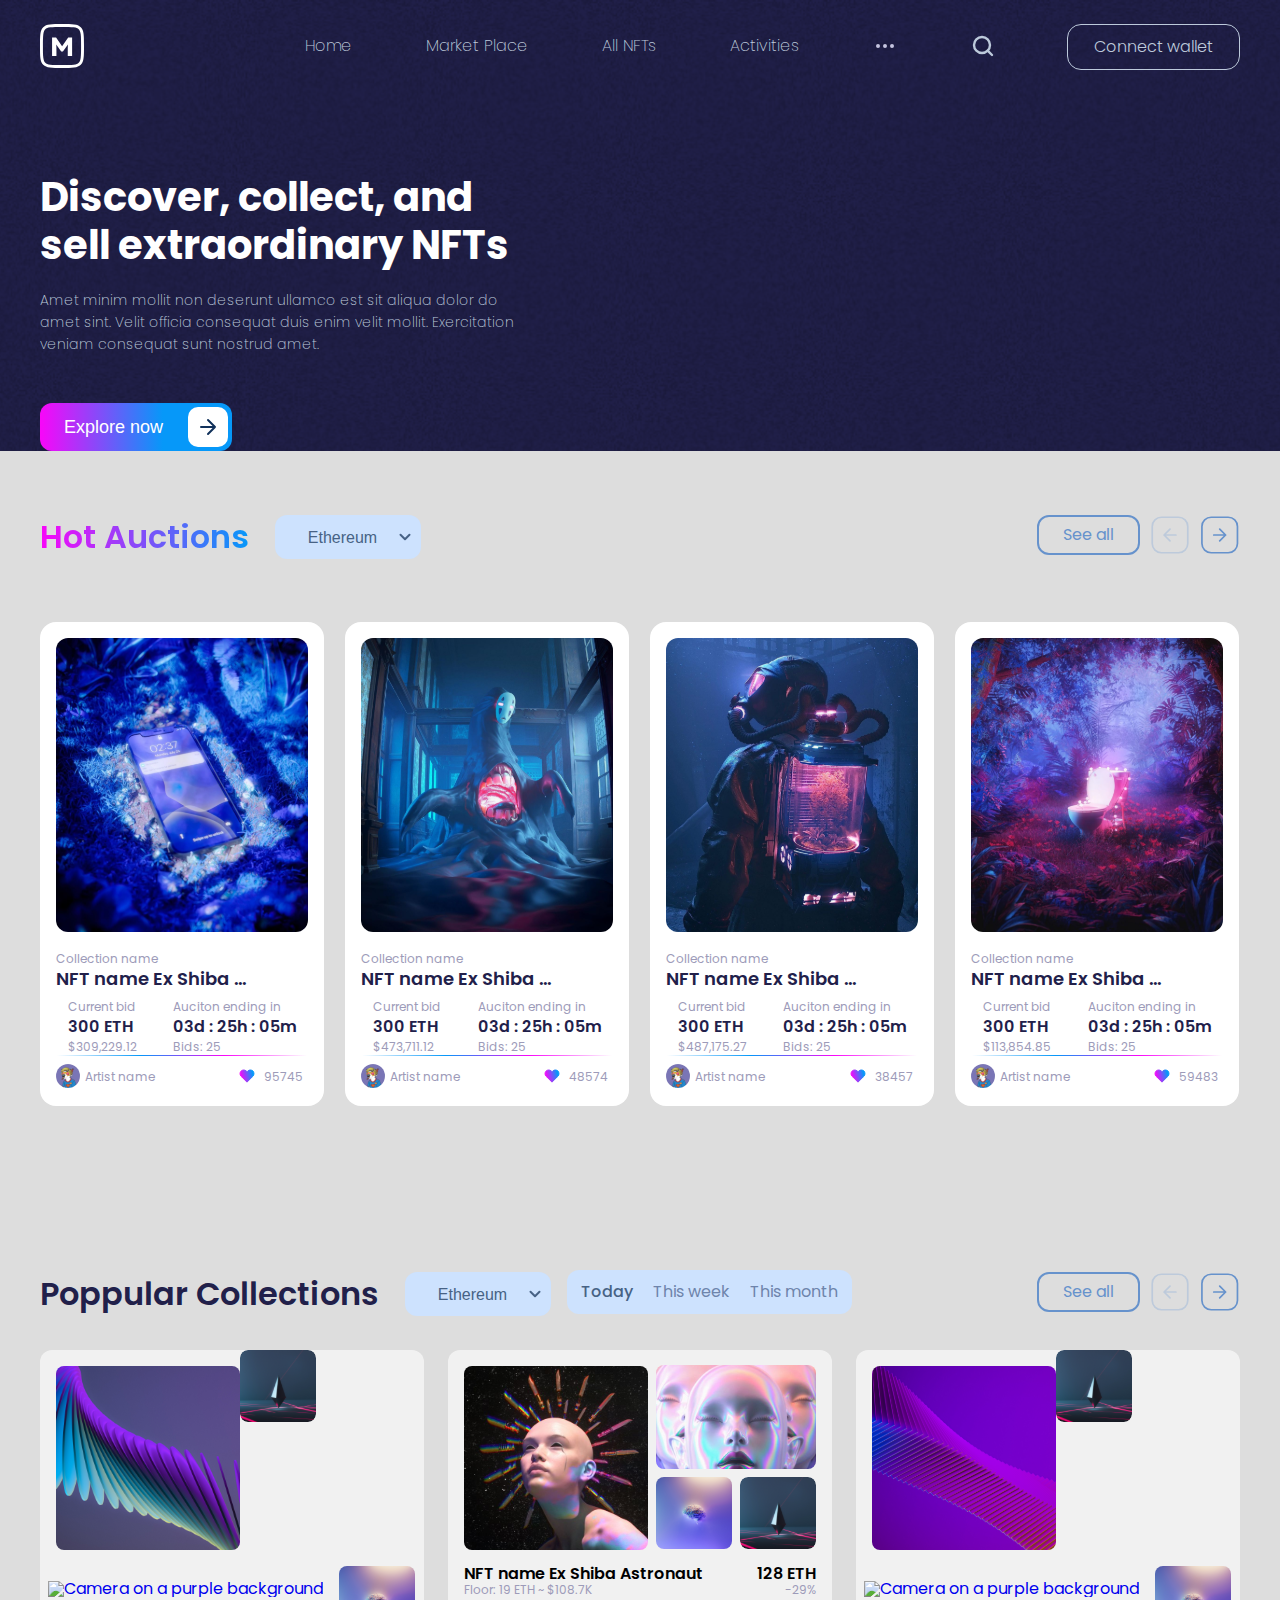
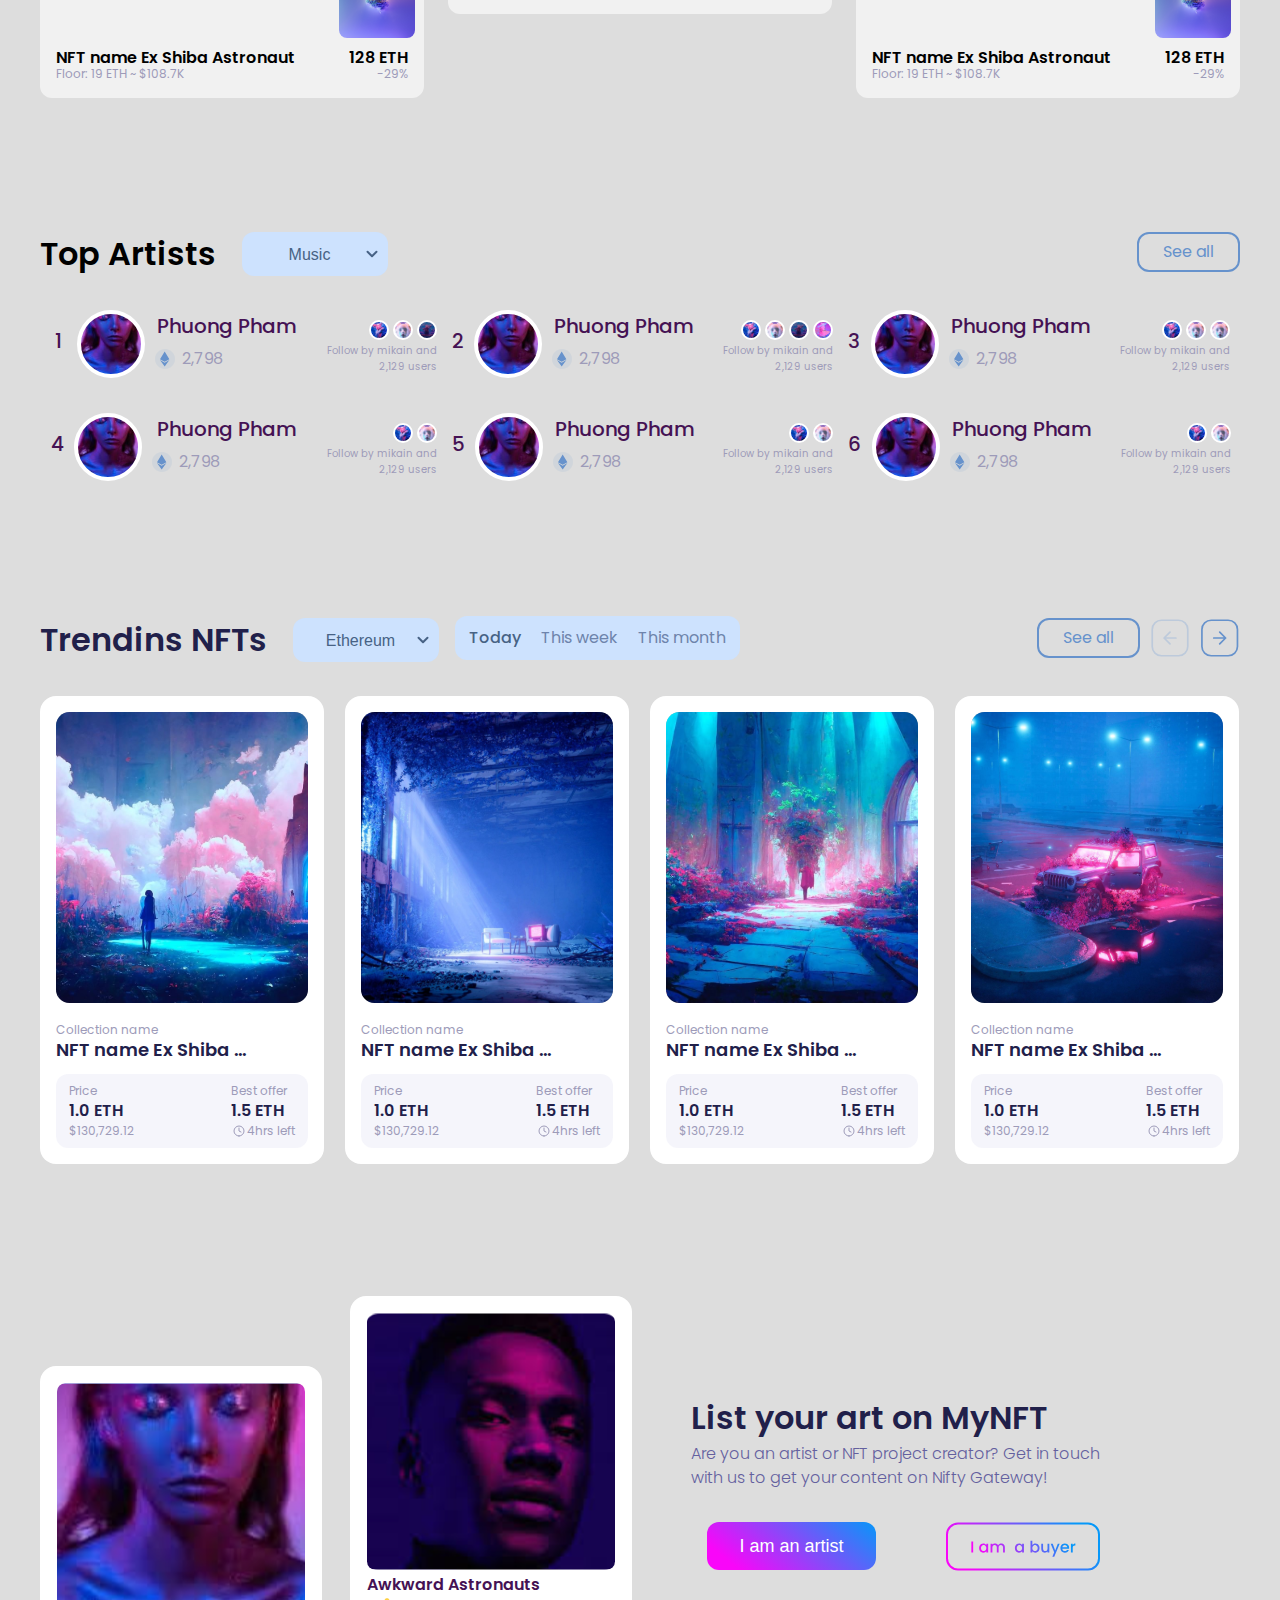
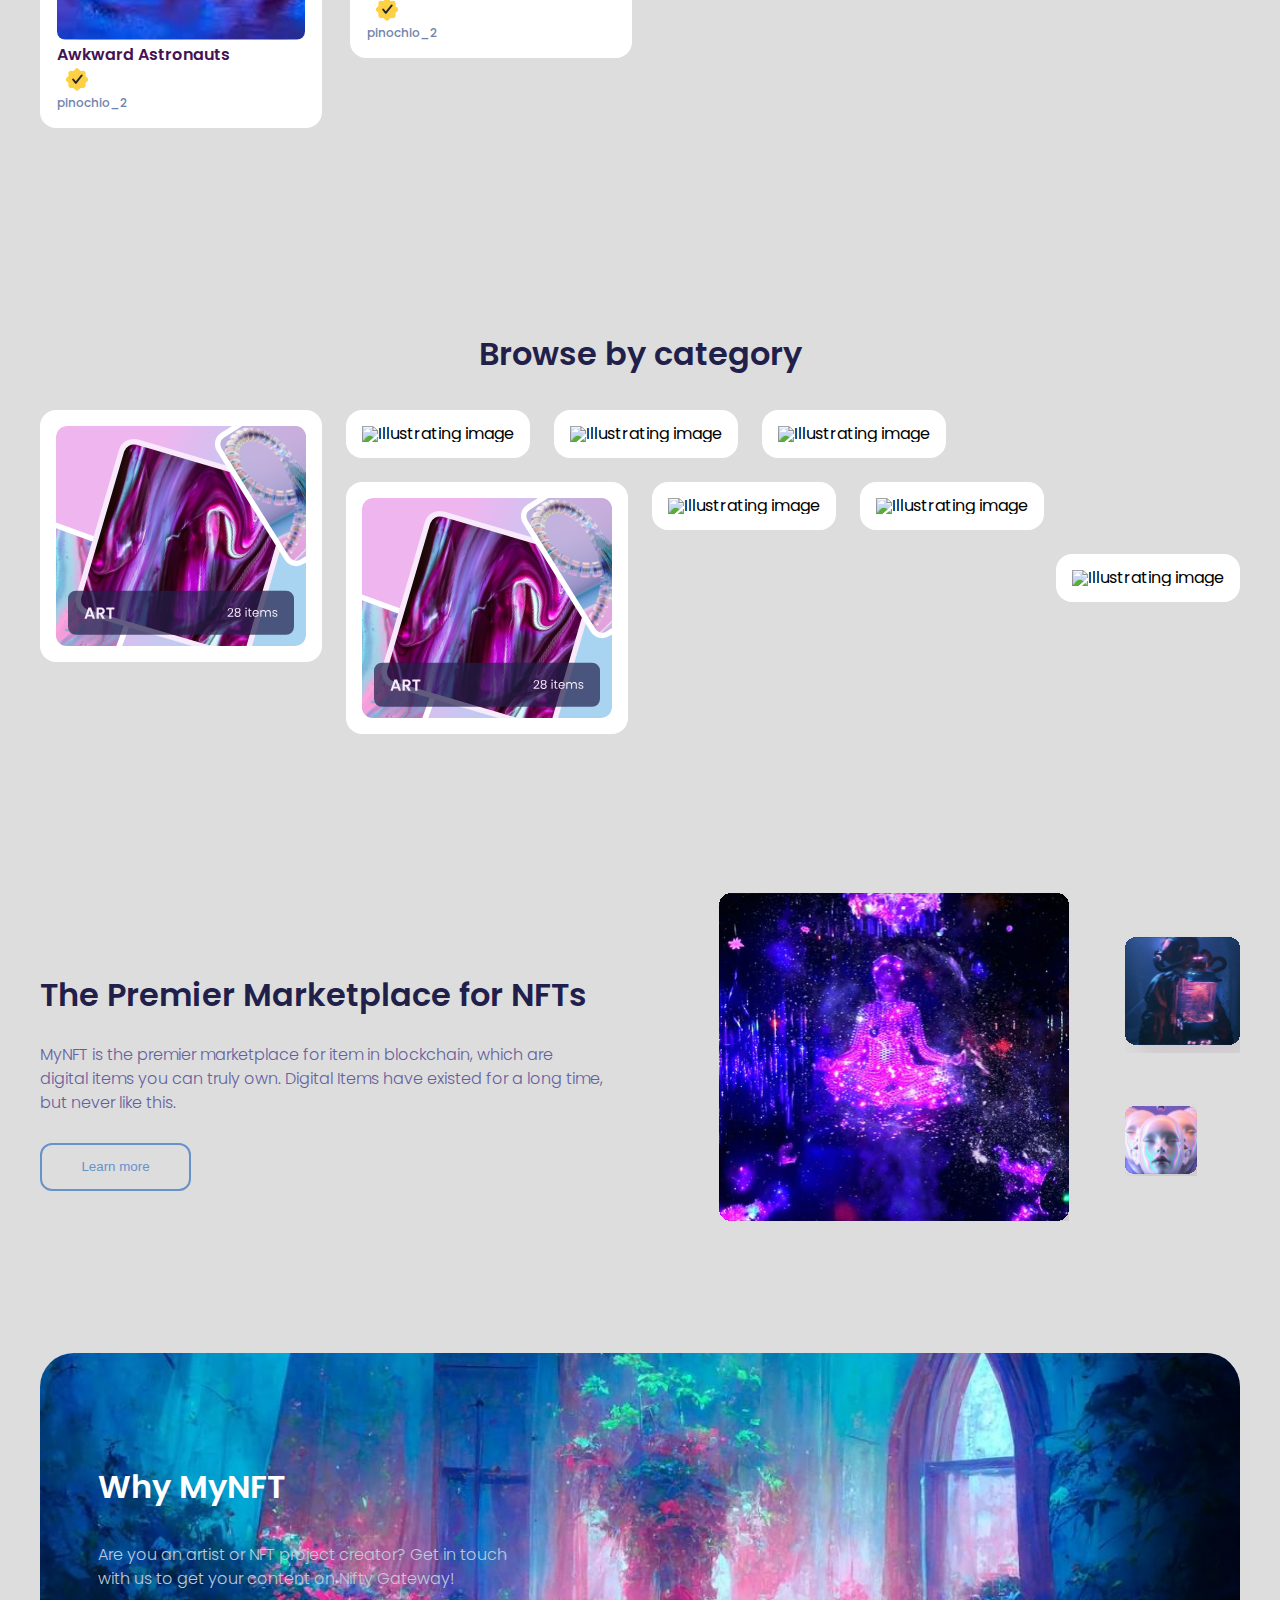
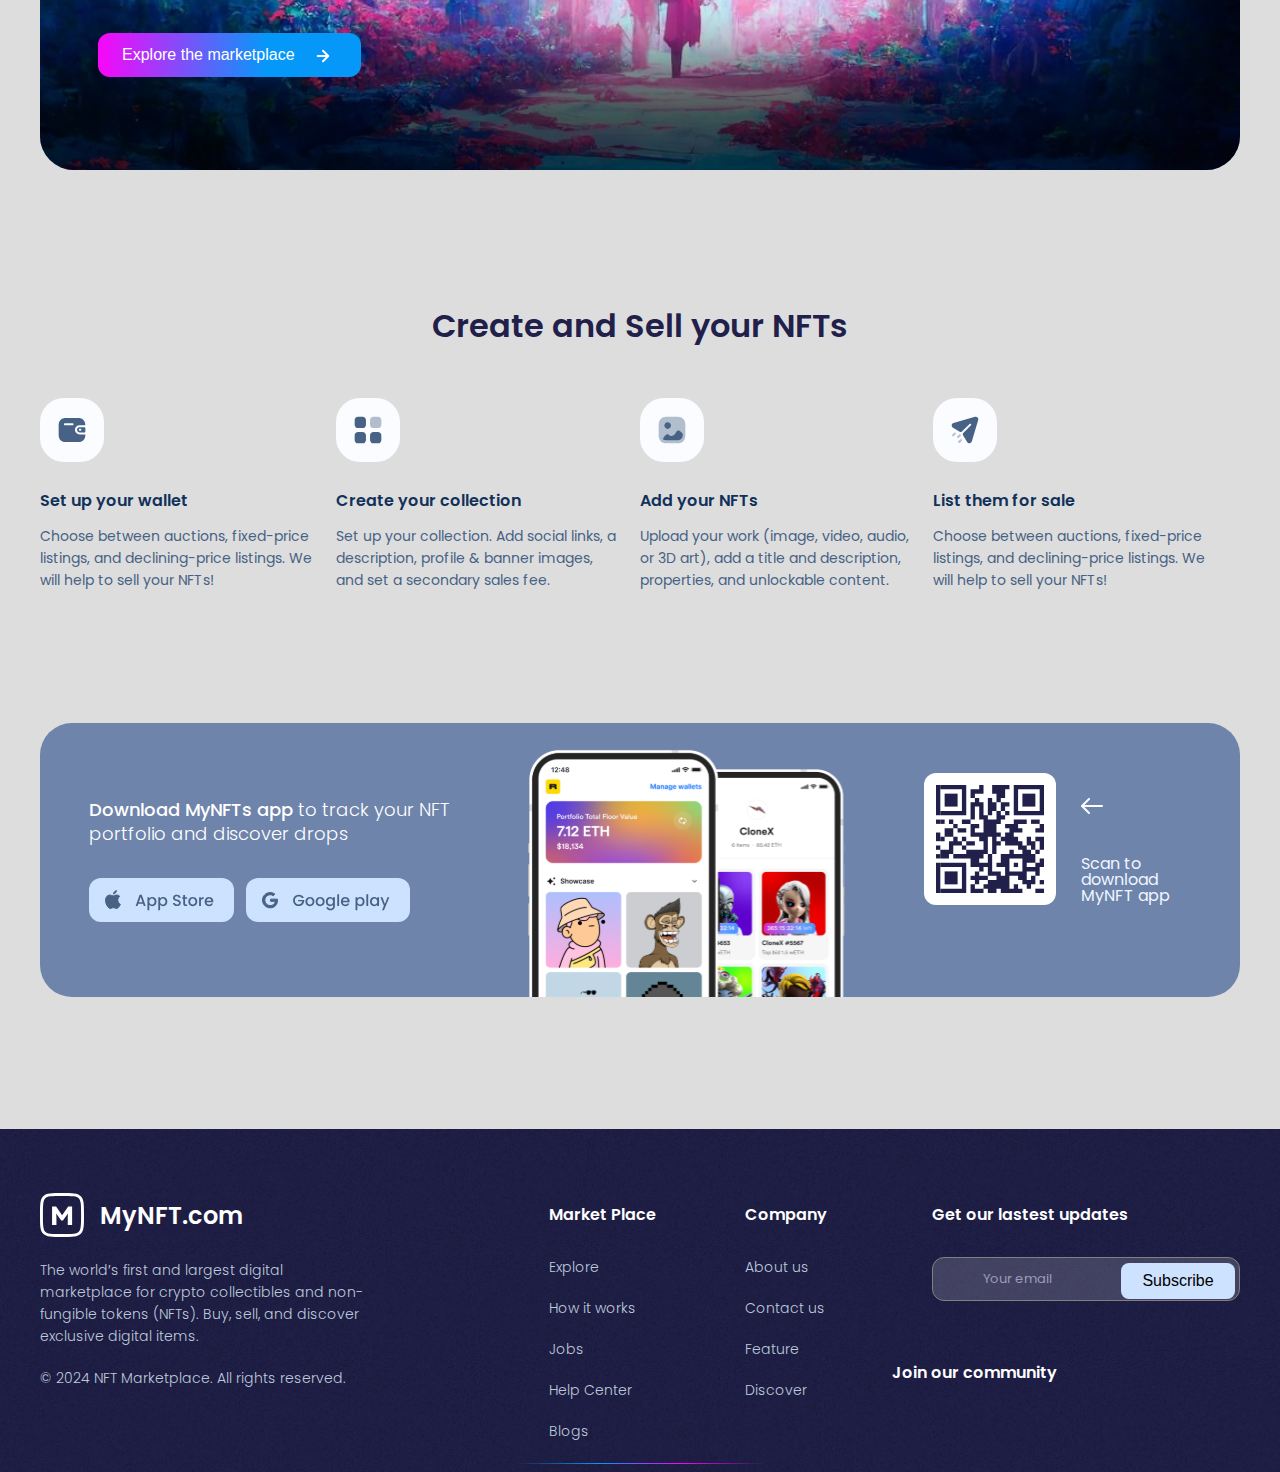
==== commit 6c5789b1: "added images to header directory" ====
--- a/index.html
+++ b/index.html
@@ -41,44 +41,46 @@
     <header>
     <div class="head-banner">
         <div class="container">
-            <div class="header banner">
-                <a href="./html.html" class="header-logo fl">
+               <div class="header-menu-info">
+                <a href="#connect" class="header-logo fl">
                     <img src="./images/icons/Logo.svg" alt="NFT Logo">
                 </a>
-                <nav class="header-menu fl">
-                    <ul>
-                        <li><a href="#" aria-current="page">Home</a></li>
-                        <li><a href="#">Market Place</a></li>
-                        <li><a href="#">All NFTs</a></li>
-                        <li><a href="#">Activities</a></li>
-                        <li><a href="#"><img width="20" src="./images/icons/dots.svg" alt="Dots"></a></li>
-                        <li><a href="#"><img width="20" src="./images/icons/search.svg" alt="Search"></a></li>
-                    </ul>
-                </nav>
-                <button class="header-button fr">Connect wallet!</button>
-            </div>
+                <button class="header-button border-image-source fr">Connect wallet</button>
+                <div class="fr">
+                    <nav class="header-menu">
+                        <ul>
+                            <li><a href="#" aria-current="page">Home</a></li>
+                            <li><a href="#hot-auctions">Market Place</a></li>
+                            <li><a href="#connect" >All NFTs</a></li>
+                            <li><a href="#">Activities</a></li>
+                            <li><a href="#"><img src="./images/icons/dots.svg" alt="Dots"></a></li>
+                            <li><a href="#"><img width="24" src="./images/icons/search.svg" alt="Search"></a></li>
+                        </ul>
+                    </nav>
+                </div>
+               </div>
             <div class="head-info">
                 <div class="header-leftcol fl" ><!-- HEADER INFO LEFT COLUMN-->
-                    <h1>Discover, collect, and <br>
+                    <h1 class="header-leftcol_title">Discover, collect, and <br>
                     sell extraordinary NFTs</h1>
-                    <p>
+                    <p class="header-leftcol_text">
                         Amet minim mollit non deserunt ullamco est sit aliqua dolor do<br> amet sint. Velit officia consequat duis enim velit mollit. Exercitation<br> veniam consequat sunt nostrud amet.
                     </p>
                     <button type="button" class="explore-btn fl"><span class="exp-text fl">Explore now</span><img class="exp-btn-img exp-btn-box fr" src="./images/icons/arrow-right.svg" alt="Arrow Right"></button>
-                </div>
-                <div class="header-rightcol fr ">
-                    <img src="./images/icons/Illuimg.svg" alt="Illum Image" title="Illum Image">
-                </div>
+            </div>
+            <div class="header-rightcol fr">
+                <!-- <img src="./images/Header_img/Right_Column/Thick.png" alt="Illum Image" title="Illum Image">
+                <img src="./images/Header_img/Right_Column/NFT01.svg" alt="Illum Image" title="Illum Image"> -->
+                <img src="./images/Header_img/Right_Column/illu_img.svg" alt="">
             </div>
         </div>
     </div>
     </header>
     <!-- MAIN INFORMATION-->
     <main class="container-main">
-
         <section class="block1-menu"> 
 <!-- DROP DOWN SELECTION LIST-->
-            <article class="section1_info">
+            <article class="section1_info" id="hot-auctions">
                 <div class="left-info fl">
                     <h2 class="fl">Hot Auctions</h2>
                     <div class="drop-list-btn fl">
@@ -99,10 +101,8 @@
                         <a href="#"><img src="./images/icons/next.svg" alt="Arrow forward"></a> <!-- ARROW FORWARD ICON BLOCK1-->
                     </div>
                 </div>
-            </article>
-        </section>
-<!-- FIRST CARD GROUP (1)-->
-        <section class="cards-container fl">
+                <!-- FIRST CARD GROUP (1)-->
+        <section class="cards-container fl clearfix">
             <article class="card-bid1 fl">
                 <figure>
                     <a href="#"><img src="./images/row1_cards/row1_card1.svg" alt="Card Image1" title="Phone dropped down" width="252"></a>
@@ -235,9 +235,11 @@
     </div>
 </article>
         </section>
+            </article>
+        </section>
 <!-- END OF CARDS GROUP  HOT ACTIONS-->
 <!-- CARD (1) POPULAR COLLECTION BLOCK-->
-        <section class="card-collection">
+        <section class="card-collection clearfix">
             <div class="popular-collections ">
                 <h2 class="popular-coll-title fl">Poppular Collections</h2>
                 <div class="drop-list-btn fl">
@@ -269,7 +271,7 @@
                     </div>
                 </div>
             </div>
-<!-- CARD (1 POPULAR COLLECTION BLOCK)-->            
+            <!-- CARD (1 POPULAR COLLECTION BLOCK)-->            
             <article class="cards-container2 fl">
                 <div class="cards-position fl">
                     <a href="#"><img class="card-coll-img1 fl" src="./images/popular-collections/article1/rect1.svg" alt="Animated wall purple wing"></a>
@@ -288,7 +290,7 @@
                     </div>
                 </div>
             </article>
-<!-- CARD (2 POPULAR COLLECTION BLOCK)-->
+            <!-- CARD (2 POPULAR COLLECTION BLOCK)-->
             <article class="cards-container2 fl">
                 <div class="cards-position fl">
                     <a href="#"><img class="card-coll-img1 fl" src="./images/popular-collections/article2/rect1.svg" alt="Animated wall purple wing"></a>
@@ -307,7 +309,7 @@
                     </div>
                 </div>
             </article>
-<!-- CARD (3) POPULAR COLLECTION BLOCK-->
+            <!-- CARD (3) POPULAR COLLECTION BLOCK-->
             <article class="cards-container2 fl">
                 <div class="cards-position fl">
                     <a href="#"><img class="card-coll-img1 fl" src="./images/popular-collections/article3/rect1.svg" alt="Animated wall purple wing"></a>
@@ -329,7 +331,7 @@
         </section>    
     <!-- TOP ARTISTS CONTAINER BLOCK LINE -->  
      <!-- TOP ARTISTS ROW 1-->
-    <section class="top-artists-row1">
+    <section class="top-artists-row1 clearfix">
             <!-- ARTIST CARD (1)-->   
         <article class="artists-items">
             <h2 class="fl">Top Artists</h2>
@@ -395,55 +397,56 @@
                     </div>
                 </div>
             </article>
+            <section class="top-artists-row2">
+                <!-- ARTIST CARD (4)-->   
+             <article class="artist-card4 fl">
+                 <h3 class="fl">4</h3>
+                 <a class="fl" href="#"><img  src="./images/top-artists/ava.svg" alt="Beautiful Ava"></a>
+                 <div class="artist-info4 fl">
+                     <h3 class="fl">Phuong Pham</h3>
+                     <a href="#"><img src="./images/top-artists/viewed.svg" alt="Followers"></a>
+                     <a href="#"><img src="./images/top-artists/viewed2.svg" alt="Followers"></a>
+                     <div class="artist-info4-4">
+                         <img class="" src="./images/top-artists/eth.svg" alt="Diamond">
+                         <p class="fl">2,798</p>
+                         <p class="fr">Follow by mikain and<br> 2,129 users</p>
+                     </div>
+                 </div>
+             </article>
+                 <!-- ARTIST CARD (5)-->   
+                 <article class="artist-card5 fl">
+                     <h3 class="fl">5</h3>
+                     <a class="fl" href="#"><img  src="./images/top-artists/ava.svg" alt="Beautiful Ava"></a>
+                     <div class="artist-info5 fl">
+                         <h3 class="fl">Phuong Pham</h3>
+                         <a href="#"><img src="./images/top-artists/viewed.svg" alt="Followers"></a>
+                         <a href="#"><img src="./images/top-artists/viewed2.svg" alt="Followers"></a>
+                         <div class="artist-info5-5">
+                             <img class="" src="./images/top-artists/eth.svg" alt="Diamond">
+                             <p class="fl">2,798</p>
+                             <p class="fr">Follow by mikain and<br> 2,129 users</p>
+                         </div>
+                     </div>
+                 </article>
+                   <!-- ARTIST CARD (6)-->   
+                   <article class="artist-card6">
+                     <h3 class="fl">6</h3>
+                     <a class="fl" href="#"><img  src="./images/top-artists/ava.svg" alt="Beautiful Ava"></a>
+                     <div class="artist-info6 fl">
+                         <h3 class="fl">Phuong Pham</h3>
+                         <a href="#"><img src="./images/top-artists/viewed.svg" alt="Followers"></a>
+                         <a href="#"><img src="./images/top-artists/viewed2.svg" alt="Followers"></a>
+                         <div class="artist-info6-6">
+                             <img class="" src="./images/top-artists/eth.svg" alt="Diamond">
+                             <p class="fl">2,798</p>
+                             <p class="fr">Follow by mikain and<br> 2,129 users</p>
+                         </div>
+                     </div>
+                 </article>
+         </section> 
     </section> 
     <!-- TOP ARTISTS ROW (2)-->
-    <section class="top-artists-row2">
-           <!-- ARTIST CARD (4)-->   
-        <article class="artist-card4 fl">
-            <h3 class="fl">4</h3>
-            <a class="fl" href="#"><img  src="./images/top-artists/ava.svg" alt="Beautiful Ava"></a>
-            <div class="artist-info4 fl">
-                <h3 class="fl">Phuong Pham</h3>
-                <a href="#"><img src="./images/top-artists/viewed.svg" alt="Followers"></a>
-                <a href="#"><img src="./images/top-artists/viewed2.svg" alt="Followers"></a>
-                <div class="artist-info4-4">
-                    <img class="" src="./images/top-artists/eth.svg" alt="Diamond">
-                    <p class="fl">2,798</p>
-                    <p class="fr">Follow by mikain and<br> 2,129 users</p>
-                </div>
-            </div>
-        </article>
-            <!-- ARTIST CARD (5)-->   
-            <article class="artist-card5 fl">
-                <h3 class="fl">5</h3>
-                <a class="fl" href="#"><img  src="./images/top-artists/ava.svg" alt="Beautiful Ava"></a>
-                <div class="artist-info5 fl">
-                    <h3 class="fl">Phuong Pham</h3>
-                    <a href="#"><img src="./images/top-artists/viewed.svg" alt="Followers"></a>
-                    <a href="#"><img src="./images/top-artists/viewed2.svg" alt="Followers"></a>
-                    <div class="artist-info5-5">
-                        <img class="" src="./images/top-artists/eth.svg" alt="Diamond">
-                        <p class="fl">2,798</p>
-                        <p class="fr">Follow by mikain and<br> 2,129 users</p>
-                    </div>
-                </div>
-            </article>
-              <!-- ARTIST CARD (6)-->   
-              <article class="artist-card6">
-                <h3 class="fl">6</h3>
-                <a class="fl" href="#"><img  src="./images/top-artists/ava.svg" alt="Beautiful Ava"></a>
-                <div class="artist-info6 fl">
-                    <h3 class="fl">Phuong Pham</h3>
-                    <a href="#"><img src="./images/top-artists/viewed.svg" alt="Followers"></a>
-                    <a href="#"><img src="./images/top-artists/viewed2.svg" alt="Followers"></a>
-                    <div class="artist-info6-6">
-                        <img class="" src="./images/top-artists/eth.svg" alt="Diamond">
-                        <p class="fl">2,798</p>
-                        <p class="fr">Follow by mikain and<br> 2,129 users</p>
-                    </div>
-                </div>
-            </article>
-    </section> 
+    <!-- TRENDING NFTS - CONTAINER BLOCK-->
     <section class="trending-nfts">
         <div class="popular-collections ">
             <h2 class="popular-coll-title fl">Trendins NFTs</h2>
@@ -583,7 +586,7 @@
         </article>
     </section>   
     <!-- LIST YOUR ART ON MYNFT - CONTAINER BLOCK-->
-    <section class="list-your-art">
+    <section class="list-your-art" id="connect">
         <!-- LADY NFT IMAGE BLOCK-->
         <article class="list-art-item fl">
             <figure>
@@ -606,8 +609,12 @@
             <h3>List your art on MyNFT</h3>
             <p>Are you an artist or NFT project creator? Get in touch<br>
                 with us to get your content on Nifty Gateway!</p>
-                <button id="artist" type="button">I am an artist</button>
-               <a href="#"><img id="buyer" src="./images/list-your-art/button-l.svg" alt="Button"></a>
+               <div class="art-info_btn art-info_img clearfix">
+                <button id="artist" class="fl" type="button">I am an artist</button>
+                <div class="art-info_buyer fr">
+                    <a href="#"><img class="fr" id="buyer" src="./images/list-your-art/button-l.svg" alt="Button"></a>
+                </div>
+               </div>
         </article>
     </section>   
     <!-- BROWSE BY CATEGORY - BLOCK CONTAINER-->
@@ -623,25 +630,23 @@
         <article class="browse-item3 fl">
             <img src="./images/browse-by-category/item3.svg" alt="Illustrating image">
         </article>
-        <article class="browse-item4 fr">
+        <article class="browse-item4 fl">
             <img src="./images/browse-by-category/item4.svg" alt="Illustrating image">
         </article>
+        <!-- BROWSE BY CATEGORY - CARD ROW (2)-->
+        <article class="browse-item1 fl pb">
+            <img src="./images/browse-by-category/item1.svg" alt="Illustrating image">
+        </article>
+        <article class="browse-item2 fl pb">
+            <img src="./images/browse-by-category/item2.svg" alt="Illustrating image">
+        </article>
+        <article class="browse-item3 fl pb">
+            <img src="./images/browse-by-category/item3.svg" alt="Illustrating image">
+        </article>
+        <article class="browse-item4 fr pb">
+            <img src="./images/browse-by-category/item4.svg" alt="Illustrating image">
+        </article> 
     </section>  
-        <!-- BROWSE BY CATEGORY - CARD ROW (2)-->
-    <section class="browse-category2">
-        <article class="browse-item1 fl">
-            <img src="./images/browse-by-category/item5.svg" alt="Illustrating image">
-        </article>
-        <article class="browse-item2 fl">
-            <img src="./images/browse-by-category/item6.svg" alt="Illustrating image">
-        </article>
-        <article class="browse-item3 fl">
-            <img src="./images/browse-by-category/item7.svg" alt="Illustrating image">
-        </article>
-        <article class="browse-item4 fr">
-            <img src="./images/browse-by-category/item8.svg" alt="Illustrating image">
-        </article>
-    </section> 
     <!-- THE PREMIER MARKET PLACE FOR NFTS - CONTAINER BLOCK--> 
      <section class="premier-marketplace">
         <!-- PREMIER LEFT BLOCK-->
@@ -762,7 +767,7 @@
                 </nav>
         </article>
         <!-- SUBSCRIBE BUTTON - SEND E-MAIL FORM-->
-        <article class="form-wrapper fl">
+        <article class="form-wrapper fr">
             <h3 class="form-title">Get our lastest updates</h3>
             <form class="send-form fl" action="/" method="post" id="send-subscribe" autocomplete="on">
                 <label >
@@ -785,7 +790,6 @@
         </article>
         <hr class="hr-clear clearfix">
     </section>
-    
 </footer>
 </body>
 </html>
--- a/css/style.css
+++ b/css/style.css
@@ -1,8 +1,11 @@
-/* *  {
-  outline:1px solid green !important;
-}  */
-
-
+*  {
+  /* outline:1px solid green !important; */
+  box-sizing: border-box;
+} 
+
+html {
+ scroll-behavior: smooth; 
+}
 
 .clearfix {
   clear: both;
@@ -32,14 +35,24 @@
   background-position: center center; /* Add this line */
   background-attachment: fixed;
   width: 100%;
-  height: 80vh;
+  max-height: 554px;
+  position: relative;
+}
+.head-info {
+  clear: both;
+  overflow: auto;
+  position: relative;
+  z-index: 50;
 }
 
 .container {
   width: 100%;
   max-width: 1200px;
   margin: auto;
-  font-family: "Poppins", sans-serif;
+  overflow: auto;
+  clear: both;
+
+
 }
 
 .container-main {
@@ -47,9 +60,10 @@
     max-width: 1200px;
     margin: auto;
     clear: both;
-    font-family: "Poppins", sans-serif;
-    padding-top: 62px;
+    position: relative;
+    z-index: 75;
   }
+
   .container-main:after {
     content: '';
     display: block;
@@ -57,113 +71,123 @@
 
   }
 body {
-    background-color: #eef1ff;
+    background-color: #dddddd;
     width: 100%;
+    font-family: "Poppins", sans-serif;
 
   }
   /* HEAD INFORMATION BLOCK*/
   
   .header {
     padding: 24px 0px;
+    clear: both;
 
   }
-
-  .header-logo img {
-    padding-top: 10px;
+  .header-menu {
+    clear: both;
+    overflow: hidden;
   }
-
-  .header-menu {
-    margin-left: 232px;
-
+  .header-menu ul {
+    clear: both;
+    overflow: auto;
   }
-
-  .header-menu ul {
-
-  }
-
   .header-menu li {
     float: left;
-    padding: 20px;
-  }
-
-  .header-menu li:nth-child(6){
-    padding-left: 0px;
-  }
+    padding: 0px 27px;
+
+}
+
  
 
-  .header-menu li a {
-    text-decoration: none;
+.header-menu li a {
+  text-decoration: none;
+  color: #BDCADB;
+  font-family: Poppins;
+  font-size: 16px;
+  font-weight: 200;
+  line-height: 24px;
+  text-align: center;
+  border-bottom: 1px solid transparent;
+  padding: 10px;
+  display: inline-block;
+  /* height: 45px; */
+  max-height: 45px;
+}
+.header-menu li:last-child {
+  padding-right: 62px;
+}
+
+  .header-menu li:first-child {
+    font-family: Poppins;
     color: white;
-    font-family: Poppins;
-    font-size: 16px;
-    font-weight: 400;
-    line-height: 24px;
-    text-align: center;
-    padding: 20px 15px;
-    border-bottom: 1px solid transparent;
-  }
-
-  .header-menu li:first-child a {
-    font-family: Poppins;
     font-size: 16px;
     font-weight: 600;
     line-height: 24px;
     text-align: center;
+    /* border-bottom: 2px solid white;
+    border-width: ; */
   }
-
-  a {
+  .header-menu li a:hover {
+   color: #bdcadbd7;
+   border-bottom: 2px solid white;
+   
+  }
+
+
+  /* a {
     transition: background-color 0.3s; 
     border: none;
     outline: none;
-
-  }
-
-  .header-menu li:hover {
+  } */
+
+  .header-menu a:hover {
     transform: scale(0.90);
     transition: transform 0.3s;
+    color: #bdcadbd7;
   }
 
+
   .header-button {
-    padding: 10px 24px 10px 24px;
-    margin-top: 10px;
+    padding: 10px 26px;
     cursor: pointer;
     background-color: transparent;
-    border: 2px solid #BDCADB;
-    border-radius: 12px;
-
+    border: 1px solid #BDCADB;
+    border-radius: 14px;
     align-items: center;
-    font-family: Poppins;
-    font-weight: 500;
+    font-weight: 300;
     font-size: 16px;
     line-height: 24px;
-  }
-
-  .header-button {
+    font-family: "Poppins", sans-serif;
+    box-sizing: border-box;
     color: #BDCADB;
-  }
   
+  
+}
+.header-button:hover {
+  transform: scale(0.92);
+  transition: transform 0.6s;
+  border-radius: 14px;
+  border: 1px solid #bdcadbd7;
+  color: #bdcadbd7;
+
+}
+
+
+/*   
   .header-button:active {
     transform: scale(0.95);
     transition: background-color 0.50s, transform 0.10s;
     border-radius: 12px;
     border: 2px solid rgb(125, 3, 99);
     color: rgb(125, 3, 99);
-  }
+  } */
   
   /* END OF HEAD INFORMATION BLOCK */
 
       /*HEAD INFO RIGHT BLOCK AND LEFT BLOCK - HEADER , TEXT - AND IMAGE*/
 
-
-.header-rightcol {
-  width: 655px;
-  height: 592px;
-
-}
   
-.header_leftcol {
-
-}
+
 .header-leftcol {
   padding-top: 78px;
 }
@@ -188,20 +212,104 @@
   color: white;
   font-size: 40px;
   line-height: 48px;
-  font-family: "Poppins", sans-serif;
   font-weight: 700;
   font-style: normal;
 }
 
-.header-leftcol p {
+.header-leftcol .header-leftcol_text {
   color: #BDCADB;
   font-size: 14px;
   line-height: 22px;
-  font-family: "Poppins", sans-serif;
   font-weight: 200;
   font-style: normal;
   padding-top: 20px;
   padding-bottom: 48px;
+
+}
+.illum-card {
+  position: absolute;
+  top: 22%;
+  left: 48%;
+  max-width: 577px;
+}
+.illum-card_icon3{
+  position: absolute;
+  top: 83px;
+  left: 47%;
+}
+.illum-card_icon2 {
+  position: absolute;
+  top: 83px;
+  right: 324px;
+}
+.illum-card_icon1 {
+  position: absolute;
+  /* bottom: -63px; */
+  right: 365px;
+  top: 500px;
+}
+.illum-card_thick {
+  position: absolute;
+  top: 324px;
+  left: 677px;
+}
+
+.illum-card_surface {
+  position: absolute;
+  top: 315px;
+  
+  left: 673px;
+}
+
+.illum-card_text {
+  position: absolute;
+  top: 301px;
+  left: 756px;
+  /* transform: rotate(32deg); */
+  /* font-family: Poppins; */
+  font-size: 12px;
+  font-weight: 200;
+  line-height: 18px;
+  /* text-align: left; */
+  color: white;
+  /* transform: rotateX(-7deg); */
+  transform: rotate3d(1, 0, 1, 47deg);
+  font-style: oblique;
+}
+.illum-card_title {
+  position: absolute;
+  left: 729px;
+  top: 348px;
+  /* transform: rotate(32deg); */
+  font-family: Poppins;
+  font-size: 16px;
+  font-weight: 500;
+  line-height: 24px;
+  text-align: left;
+  color: white;
+  /* transform: rotateX(-7deg); */
+  transform: rotate3d(1, 0, 1, 47deg);
+  font-style: oblique;
+}
+
+
+
+.header-rightcol {
+  overflow: auto;
+  clear: right;
+  position: relative;
+}
+
+.header-rightcol:after {
+    content: "";
+    display:block;   
+    clear: both;      
+}
+
+.header-menu-info {
+  clear: both;
+  overflow: auto;
+  margin:24px 0;
 
 }
 
@@ -214,7 +322,6 @@
   color: #FFFFFF;
   font-size: 18px;
   line-height: 24px;
-  font-family: "Poppins", sans-serif;
   font-weight: 500;
   font-style: normal;
   margin: auto;
@@ -230,7 +337,7 @@
   transform: scale(0.95);
   transition: background-color 0.3s, transform 0.10s;
   background: #F906F9;
-  background: linear-gradient(to right, #f906f976 0%, #0698f96e 64%);
+  background: linear-gradient(to right, #f906f976 0%, #0698f9e3 64%);
   overflow: auto;
 }
 
@@ -250,8 +357,6 @@
 }
 
 .exp-btn-img {
-  width: 24px;
-  height: 24px;
   margin: 0 auto;
   text-align: center;
   align-items: center;
@@ -268,15 +373,15 @@
 
 .section1_info {
   clear: both;
-
-  padding-bottom: 32px;
+  padding-top: 62px;
+    padding-bottom: 32px;
 }
 /*END OF EDITING HEADER BLOCK */
 
 /*FIRST BLOCK CARD GROUP*/
 .cards-container {
   
-  padding-bottom: 132px;
+  margin: 61px 0px 132px 0px;
 }
 .cards-container::after {
   content: "";
@@ -294,13 +399,19 @@
   padding-bottom: 32px;
 }
 
-.popular-collections:after{
+.popular-collections::after{
   content: "";
   display: block;
   overflow: auto;
   clear: both;
 }
-.block1-menu:after {
+.card-collection:after {
+  content: "";
+  display: block;
+  overflow: auto;
+  clear: both;
+}
+.section1_info:after {
   content: "";
   display: block;
   overflow: auto;
@@ -311,9 +422,6 @@
 .hot-actions {
  
   clear: both;
-}
-.left-info {
-
 }
 
 .left-info h2 {
@@ -400,6 +508,7 @@
 .card-bid1:hover {
   transform: scale(0.96);
   transition: 0.2s ease;
+  cursor: pointer;
 }
 .card-bid1:last-child{
   margin: 0;
@@ -408,7 +517,7 @@
 .hot-title {
   font-size: 18px;
   line-height: 24px;
-  font-family: "Poppins", sans-serif;
+
   font-weight: 600;
   color: #21204A;
 }
@@ -416,7 +525,7 @@
 .hot-text {
   font-size: 12px;
   line-height: 16px;
-  font-family: "Poppins", sans-serif;
+
   font-weight: 400;
   color: #9D9BB9;
 }
@@ -424,7 +533,7 @@
 .hot-subtitle1 p  {
   font-size: 12px;
   line-height: 16px;
-  font-family: "Poppins", sans-serif;
+
   font-weight: 400;
   color: #9D9BB9;
 }
@@ -432,7 +541,7 @@
 .hot-subtitle2 p {
   font-size: 12px;
   line-height: 16px;
-  font-family: "Poppins", sans-serif;
+
   font-weight: 400;
   color: #9D9BB9;
 }
@@ -440,7 +549,7 @@
 .hot-subtitle1 h3 {
   font-size: 16px;
   line-height: 24px;
-  font-family: "Poppins", sans-serif;
+
   font-weight: 600;
   color: #21204A;
 }
@@ -448,15 +557,14 @@
 .hot-subtitle2 h3 {
   font-size: 16px;
   line-height: 24px;
-  font-family: "Poppins", sans-serif;
+
   font-weight: 600;
   color: #21204A;
 }
 
 .hot-middle-card {
 
-  padding-top: 12px;
-  padding-bottom: 7px;
+  padding: 8px 12px;
 }
 
 .hot-bottom-card {
@@ -474,9 +582,6 @@
   color: rgba(157, 155, 185, 1);
 }
 
-.hot-bottom-card figure {
-
-}
 
 .hot-artist-name {
   font-size: 12px;
@@ -559,7 +664,6 @@
  /* POPULAR COLLECTIONS CONTAINER */
 
  .popular-coll-title {
-  font-family: "Poppins", sans-serif;
   font-weight: 600;
   font-size: 32px;
   line-height: 48px;
@@ -589,7 +693,7 @@
   color: rgba(110, 132, 171, 1);
   font-size: 16px;
   line-height: 24px;
-  font-family: "Poppins", sans-serif;
+
   font-weight: 400;
  }
 .select-data-links {
@@ -650,9 +754,6 @@
 }
 /*END OF POPULAR COLLECTIONS BLOCK MENU EDITING*/
   /*CARD SLOTS FOR POPULAR COLLECTIONS  */ 
-.card-collection {
-  padding-top: 32px;
-}
 
 
 .cards-container2 {
@@ -708,7 +809,6 @@
 .block1-cards-info h3 {
     font-size: 16px;
     list-style: 24px;
-    font-family: "Poppins", sans-serif;
     font-weight: 600;
 
 }
@@ -719,7 +819,6 @@
   font-size: 12px;
   line-height: 16px;
   font-weight: 400;
-  font-family: "Poppins", sans-serif;
   color: rgba(157, 155, 185, 1);
  
 }
@@ -727,7 +826,6 @@
 .block2-card-info h3 {
   font-size: 16px;
   list-style: 24px;
-  font-family: "Poppins", sans-serif;
   font-weight: 600;
   display: inline-block;
 }
@@ -735,7 +833,6 @@
   font-size: 12px;
   line-height: 16px;
   font-weight: 400;
-  font-family: "Poppins", sans-serif;
   color: rgba(157, 155, 185, 1);
   text-align: right;
 }
@@ -764,7 +861,6 @@
   clear: both;
 }
 .top-artists-row1 h2 {
-  font-family: "Poppins", sans-serif;
   font-weight: 600;
   font-size: 32px;
   line-height: 48px;
@@ -784,7 +880,6 @@
   clear: both;
 }
 .artist-card1 h3 {
-  font-family: "Poppins", sans-serif;
   font-weight: 500;
   font-size: 20px;
   line-height: 32px;
@@ -834,7 +929,6 @@
 }
 
 .artist-info1-1 p {
-  font-family: "Poppins", sans-serif;
   font-weight: 400;
   font-size: 10px;
   line-height: 16px;
@@ -852,7 +946,6 @@
   clear: both;
 }
 .artist-card2 h3 {
-  font-family: "Poppins", sans-serif;
   font-weight: 500;
   font-size: 20px;
   line-height: 32px;
@@ -902,7 +995,6 @@
 }
 
 .artist-info2-2 p {
-  font-family: "Poppins", sans-serif;
   font-weight: 400;
   font-size: 10px;
   line-height: 16px;
@@ -921,7 +1013,6 @@
   clear: both;
 }
 .artist-card3 h3 {
-  font-family: "Poppins", sans-serif;
   font-weight: 500;
   font-size: 20px;
   line-height: 32px;
@@ -972,7 +1063,6 @@
 }
 
 .artist-info3-3 p {
-  font-family: "Poppins", sans-serif;
   font-weight: 400;
   font-size: 10px;
   line-height: 16px;
@@ -993,7 +1083,6 @@
   clear: both;
 }
 .artist-card4 h3 {
-  font-family: "Poppins", sans-serif;
   font-weight: 500;
   font-size: 20px;
   line-height: 32px;
@@ -1043,7 +1132,7 @@
 }
 
 .artist-info4-4 p {
-  font-family: "Poppins", sans-serif;
+
   font-weight: 400;
   font-size: 10px;
   line-height: 16px;
@@ -1061,7 +1150,7 @@
   clear: both;
 }
 .artist-card5 h3 {
-  font-family: "Poppins", sans-serif;
+
   font-weight: 500;
   font-size: 20px;
   line-height: 32px;
@@ -1111,7 +1200,6 @@
 }
 
 .artist-info5-5 p {
-  font-family: "Poppins", sans-serif;
   font-weight: 400;
   font-size: 10px;
   line-height: 16px;
@@ -1130,7 +1218,7 @@
   clear: both;
 }
 .artist-card6 h3 {
-  font-family: "Poppins", sans-serif;
+
   font-weight: 500;
   font-size: 20px;
   line-height: 32px;
@@ -1181,7 +1269,7 @@
 }
 
 .artist-info6-6 p {
-  font-family: "Poppins", sans-serif;
+
   font-weight: 400;
   font-size: 10px;
   line-height: 16px;
@@ -1213,12 +1301,14 @@
   clear: both;
 }
 
-.trending-nft-card1 .hot-middle-card{
+.trending-nft-card1 .hot-middle-card {
   border: 1px solid transparent;
   background-color: rgba(160, 160, 214, 0.1);
   border-radius: 12px;
-  padding: 12px;
+  /* padding: 12px; */
   margin-top: 12px;
+  overflow: auto;
+  clear: both;
 }
 
 .trending-nft-card1 {
@@ -1232,7 +1322,8 @@
   /*LADY NFT IMAGE BLOCK*/
 .list-your-art {
 
-  margin-top: 132px;
+  padding-top: 132px;
+
 }
 .list-your-art:after{
   content: '';
@@ -1249,7 +1340,7 @@
 }
 
 .list-art-item figcaption {
-  font-family: "Poppins", sans-serif;
+
   font-weight: 600;
   font-size: 16px;
   line-height: 24px;
@@ -1260,7 +1351,7 @@
   padding-left: 8px;
 }
 .list-art-item p {
-font-family: "Poppins",sans-serif;
+
 font-size: 12px;
 font-weight: 500;
 line-height: 16px;
@@ -1312,7 +1403,6 @@
   text-align: left;
 }
 .list-art-info h3 {
-  font-family: "Poppins", sans-serif;
   font-size: 32px;
   font-weight: 600;
   line-height: 48px;
@@ -1320,33 +1410,34 @@
   color: rgba(33, 32, 74, 1);
 }
 .list-art-info p {
-
-  font-family: "Poppins", sans-serif;
-font-size: 16px;
-font-weight: 300;
-line-height: 24px;
-text-align: left;
-color: rgba(100, 96, 159, 1);
+  font-size: 16px;
+  font-weight: 300;
+  line-height: 24px;
+  text-align: left;
+  color: rgba(100, 96, 159, 1);
+}
+.art-info_img{
+  margin-left: 16px;
+}
+.art-info_img a {
+  display: inline-block;
 }
 /*ARTIST BUTTON*/
 .list-art-info #artist {
-  width: 169px;
-height: 48px;
-padding: 12px 24px 12px 24px;
-cursor: pointer;
-border-radius: 12px;
-border: none;
-outline: none;
-background-color: #0697f9;
-background-image: linear-gradient(219deg, #0697f9 0%, #f906f9 86%);
-color: white;
-
-
-font-family: "Poppins", sans-serif;
-font-size: 18px;
-font-weight: 400;
-line-height: 24px;
-text-align: center;
+  min-width: 169px;
+  height: 48px;
+  padding: 12px 24px 12px 24px;
+  cursor: pointer;
+  border-radius: 12px;
+  border: none;
+  outline: none;
+  background-color: #0697f9;
+  background-image: linear-gradient(219deg, #0697f9 0%, #f906f9 86%);
+  color: white;
+  font-size: 18px;
+  font-weight: 400;
+  line-height: 24px;
+  text-align: center;
 }
 .list-art-info #artist:hover {
   transform: scale(0.90);
@@ -1367,15 +1458,13 @@
 #buyer {
   padding: 0px;
   display: block;
-  padding-left: 16px;
 }
 
 
 #buyer:hover {
   transform: scale(0.90);
   transition: transform 0.3s;
-  border-radius: 12px;
-  background-color: #eef1ff;
+  
   cursor: pointer;
     
 }
@@ -1391,9 +1480,11 @@
   cursor: pointer;
 }
 /* BROWSE BY CATEGORY */
+
 .browse-category {
   margin-top: 132px;
 }
+
 .browse-category:after {
   content: '';
   display: block;
@@ -1409,10 +1500,10 @@
   padding-bottom: 32px;
 }
 .browse-item1 {
-  margin-right: 24px;
+  padding: 0 24px 24px 0;
 }
 .browse-item2 {
-  margin-right: 24px;
+  padding: 0 24px 24px 0;
 }
 .browse-item1 img{
 cursor: pointer;
@@ -1425,7 +1516,7 @@
 }
 
 .browse-title1 {
-  font-family: "Poppins", sans-serif;
+
   font-size: 32px;
   font-weight: 600;
   line-height: 48px;
@@ -1445,13 +1536,18 @@
 
 }
 .browse-title2 {
-  font-family: "Poppins", sans-serif;
+
   font-size: 32px;
   font-weight: 600;
   line-height: 48px;
   text-align: center;
   color: #21204A;
 }
+
+.browse-item3 {
+  padding: 0 24px 24px 0;
+}
+
 .browse-item3 img{
 cursor: pointer;
 padding: 16px;
@@ -1461,38 +1557,42 @@
 background-color: white;
 outline: none;
 
-
+}
+.browse-category article:hover {
+  transform: scale(0.90);
+  transition: transform 0.3s;
 }
 .browse-title3 {
-  font-family: "Poppins", sans-serif;
+
   font-size: 32px;
   font-weight: 600;
   line-height: 48px;
   text-align: center;
   color: #21204A;
 }
+.browse-item4 {
+  padding-bottom: 24px;
+}
 .browse-item4 img{
-cursor: pointer;
-padding: 16px;
-gap: 24px;
-border-radius: 16px;
-border: 0px solid red;
-background-color: white;
-outline: none;
-
+  cursor: pointer;
+  padding: 16px;
+  gap: 24px;
+  border-radius: 16px;
+  border: 0px solid red;
+  background-color: white;
+  outline: none;
 
 }
 .browse-title4 {
-  font-family: "Poppins", sans-serif;
+
   font-size: 32px;
   font-weight: 600;
   line-height: 48px;
   text-align: center;
   color: #21204A;
 }
-.browse-category2 {
-  margin-top: 23px;
-}
+
+
 
 /* THE PREMIER MARKET PLACE FOR NFTS - CONTAINER BLOCK */
 
@@ -1508,7 +1608,7 @@
 }
 
 .premier-left_block h3 {
-  font-family: "Poppins", sans-serif;
+
   font-size: 32px;
   font-weight: 600;
   line-height: 48px;
@@ -1518,7 +1618,7 @@
 }
 
 .premier-left_block p {
-  font-family: "Poppins", sans-serif;
+
   font-size: 16px;
   font-weight: 300;
   line-height: 24px;
@@ -1529,7 +1629,7 @@
 }
 
 #premier-btn {
-  font-family: "Poppins", sans-serif;
+
   width:151px;
   height: 48px;
   padding: 12px 24px 12px 24px;
@@ -1548,6 +1648,8 @@
 }
 .premier-marketplace {
   margin-top: 132px;
+  clear: both;
+  overflow: auto;
 }
 .premier-marketplace:after {
   content: "";
@@ -1611,7 +1713,7 @@
   
 }
 .nfts-title {
-  font-family: "Poppins", sans-serif;
+
   font-size: 32px;
   font-weight: 600;
   line-height: 48px;
@@ -1621,7 +1723,7 @@
 }
 
 .nfts-para {
-  font-family: "Poppins", sans-serif;
+
   font-size: 16px;
   font-weight: 300;
   line-height: 24px;
@@ -1640,7 +1742,7 @@
   outline: none;
   border: transparent;
   cursor: pointer;
-  font-family: "Poppins", sans-serif;
+
   font-size: 16px;
   font-weight: 400;
   line-height: 24px;
@@ -1663,11 +1765,10 @@
   overflow: auto;
 }
 .nft-left_block {
-  padding: 110px 0px 89px 71px;
+  padding: 110px 0px 89px 58px;
   border-radius: 32px;
-
-
-}
+}
+
 .nfts-text {
   display: block;
 }
@@ -1721,7 +1822,7 @@
 }
 /* SELL ITEM - CARD 1*/
 .sell-item_title1{
-  font-family: "Poppins", sans-serif;
+
   font-size: 16px;
   font-weight: 600;
   line-height: 24px;
@@ -1730,8 +1831,8 @@
   padding-top: 24px;
 }
 .sell-item_para1 {
-  font-family: "Poppins", sans-serif;
-  font-family: Poppins;
+
+
   font-size: 14px;
   font-weight: 400;
   line-height: 22px;
@@ -1742,7 +1843,7 @@
 
 /*SELL ITEM -CARD 2*/
 .sell-item_title2{
-  font-family: "Poppins", sans-serif;
+
   font-size: 16px;
   font-weight: 600;
   line-height: 24px;
@@ -1751,8 +1852,6 @@
   padding-top: 24px;
 }
 .sell-item_para2 {
-  font-family: "Poppins", sans-serif;
-  font-family: Poppins;
   font-size: 14px;
   font-weight: 400;
   line-height: 22px;
@@ -1762,7 +1861,7 @@
 }
 /*SELL ITEM -CARD 3*/
 .sell-item_title3{
-  font-family: "Poppins", sans-serif;
+
   font-size: 16px;
   font-weight: 600;
   line-height: 24px;
@@ -1771,8 +1870,7 @@
   padding-top: 24px;
 }
 .sell-item_para3 {
-  font-family: "Poppins", sans-serif;
-  font-family: Poppins;
+
   font-size: 14px;
   font-weight: 400;
   line-height: 22px;
@@ -1782,7 +1880,7 @@
 }
 /*SELL ITEM -CARD 4*/
 .sell-item_title4{
-  font-family: "Poppins", sans-serif;
+
   font-size: 16px;
   font-weight: 600;
   line-height: 24px;
@@ -1791,8 +1889,8 @@
   padding-top: 24px;
 }
 .sell-item_para4 {
-  font-family: "Poppins", sans-serif;
-  font-family: Poppins;
+
+
   font-size: 14px;
   font-weight: 400;
   line-height: 22px;
@@ -1814,7 +1912,7 @@
 }
 .nft-app_title {
 
-  font-family: "Poppins", sans-serif;
+
   font-size: 18px;
   font-weight: 500;
   line-height: 24px;
@@ -1824,7 +1922,7 @@
 }
 .nft-title_thin {
 
-font-family: "Poppins", sans-serif;
+
 font-size: 18px;
 font-weight: 300;
 line-height: 24px;
@@ -1890,7 +1988,6 @@
 footer {
   background-image: url('/images/Noise.png');
   background-color: rgba(33, 32, 74, 1);
-  height: 373px;
 }
 .footer-block1:after{
   content: '';
@@ -1902,7 +1999,7 @@
   margin-top: 64px;
 }
 .footer-block_title {
-font-family: "Poppins", sans-serif;
+
 font-size: 24px;
 font-weight: 600;
 line-height: 36px;
@@ -1920,7 +2017,7 @@
 }
 .footer-block_text1 {
   margin-top: 20px;
-font-family: "Poppins", sans-serif;
+
 font-size: 14px;
 font-weight: 300;
 line-height: 22px;
@@ -1930,7 +2027,7 @@
 }
 .footer-block_text2 {
   margin-top: 20px;
-font-family: "Poppins", sans-serif;
+
 font-size: 14px;
 font-weight: 300;
 line-height: 22px;
@@ -1951,7 +2048,7 @@
   margin: 64px 69px 0px 176px;
 }
 .footer-nav_list1 ul li {
-font-family: "Poppins", sans-serif;
+
 font-size: 14px;
 font-weight: 300;
 line-height: 21px;
@@ -1966,7 +2063,6 @@
 }
 .footer-nav_list1 ul li:first-of-type{
 
-  font-family: "Poppins", sans-serif;
 font-size: 16px;
 font-weight: 600;
 line-height: 24px;
@@ -1979,7 +2075,7 @@
   margin-top: 64px;
 }
 .footer-nav_list2 ul li {
-  font-family: "Poppins", sans-serif;
+
   font-size: 14px;
   font-weight: 300;
   line-height: 21px;
@@ -1993,7 +2089,7 @@
   }
   .footer-nav_list2 ul li:first-of-type{
   
-    font-family: "Poppins", sans-serif;
+   
   font-size: 16px;
   font-weight: 600;
   line-height: 24px;
@@ -2041,7 +2137,6 @@
 /*SEND EMAIL - OR SUBSCRIBE - CONTAINER BLOCK*/
 
 .form-wrapper {
-  width: 300px;
   max-width: 100%;
   margin-top: 74px;
   margin-left: 55px;
@@ -2071,20 +2166,19 @@
   overflow: hidden;
 }
 
-.send-form input{
-  width: 308px;
+.send-form input {
+  min-width: 308px;
   height: 44px;
   border-radius: 12px;
   border: 1px solid grey;
-  font-family: "Poppins", sans-serif;
-  
   background-color: rgba(215, 214, 220, 0.2);
 }
+
 .send-form .fa-regular {
-    position: absolute;
-    padding: 12px;
-    font-size: 25px;
-    color: rgba(157, 155, 185, 1);
+  position: absolute;
+  padding: 10px 0 0 13px;
+  font-size: 25px;
+  color: rgba(157, 155, 185, 1);
 }
 .send-form ::placeholder {
 
@@ -2100,6 +2194,7 @@
   padding-left: 50px;
   color: whitesmoke;
   font-size: 13px;
+  font-family: "Poppins", sans-serif;
   
 }
 .send-form {
@@ -2116,7 +2211,7 @@
   background-color: rgba(205, 226, 254, 1);
   border: none;
   font-size: 16px;
-  font-family:"Poppins",sans-serif;
+
 
   font-weight: 400;
   line-height: 24px;
@@ -2135,7 +2230,6 @@
   overflow: hidden;
 }
 .social-title {
-  font-family: "Poppins", sans-serif;
 font-size: 16px;
 font-weight: 600;
 line-height: 24px;
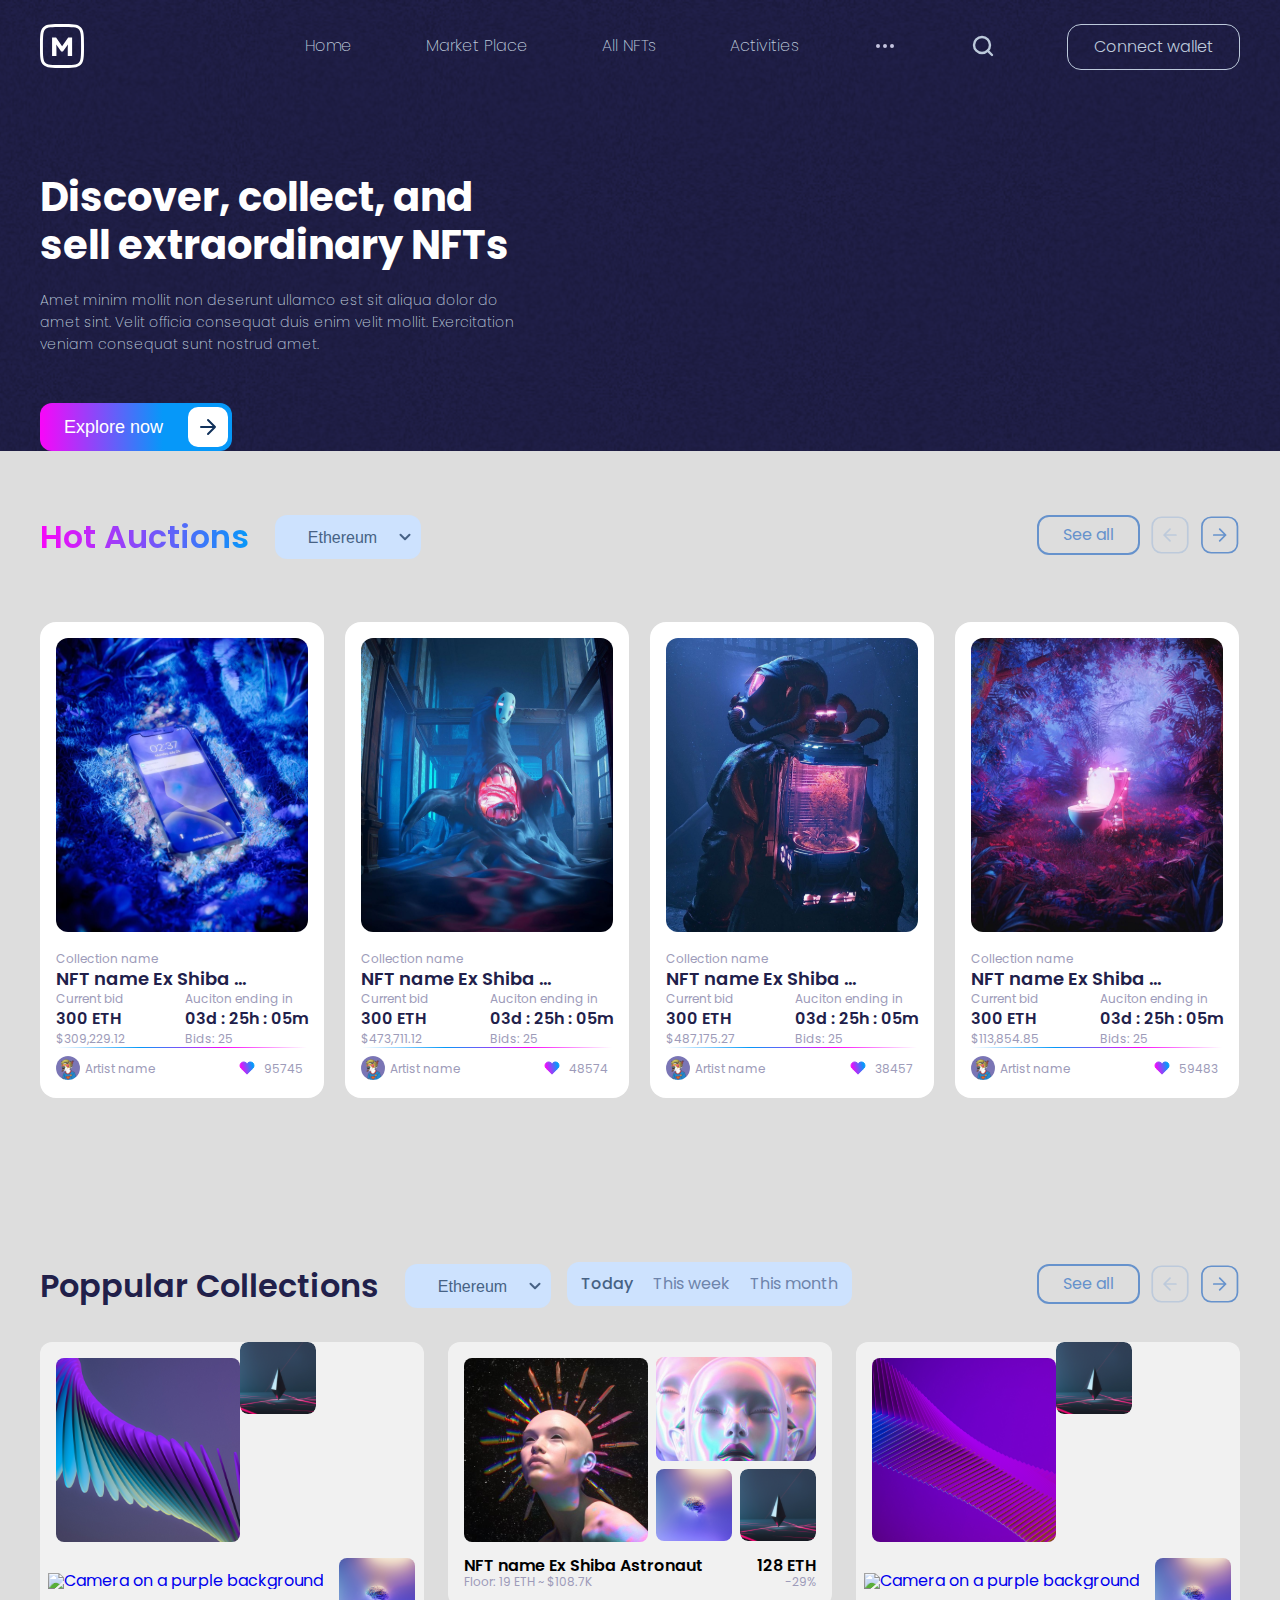
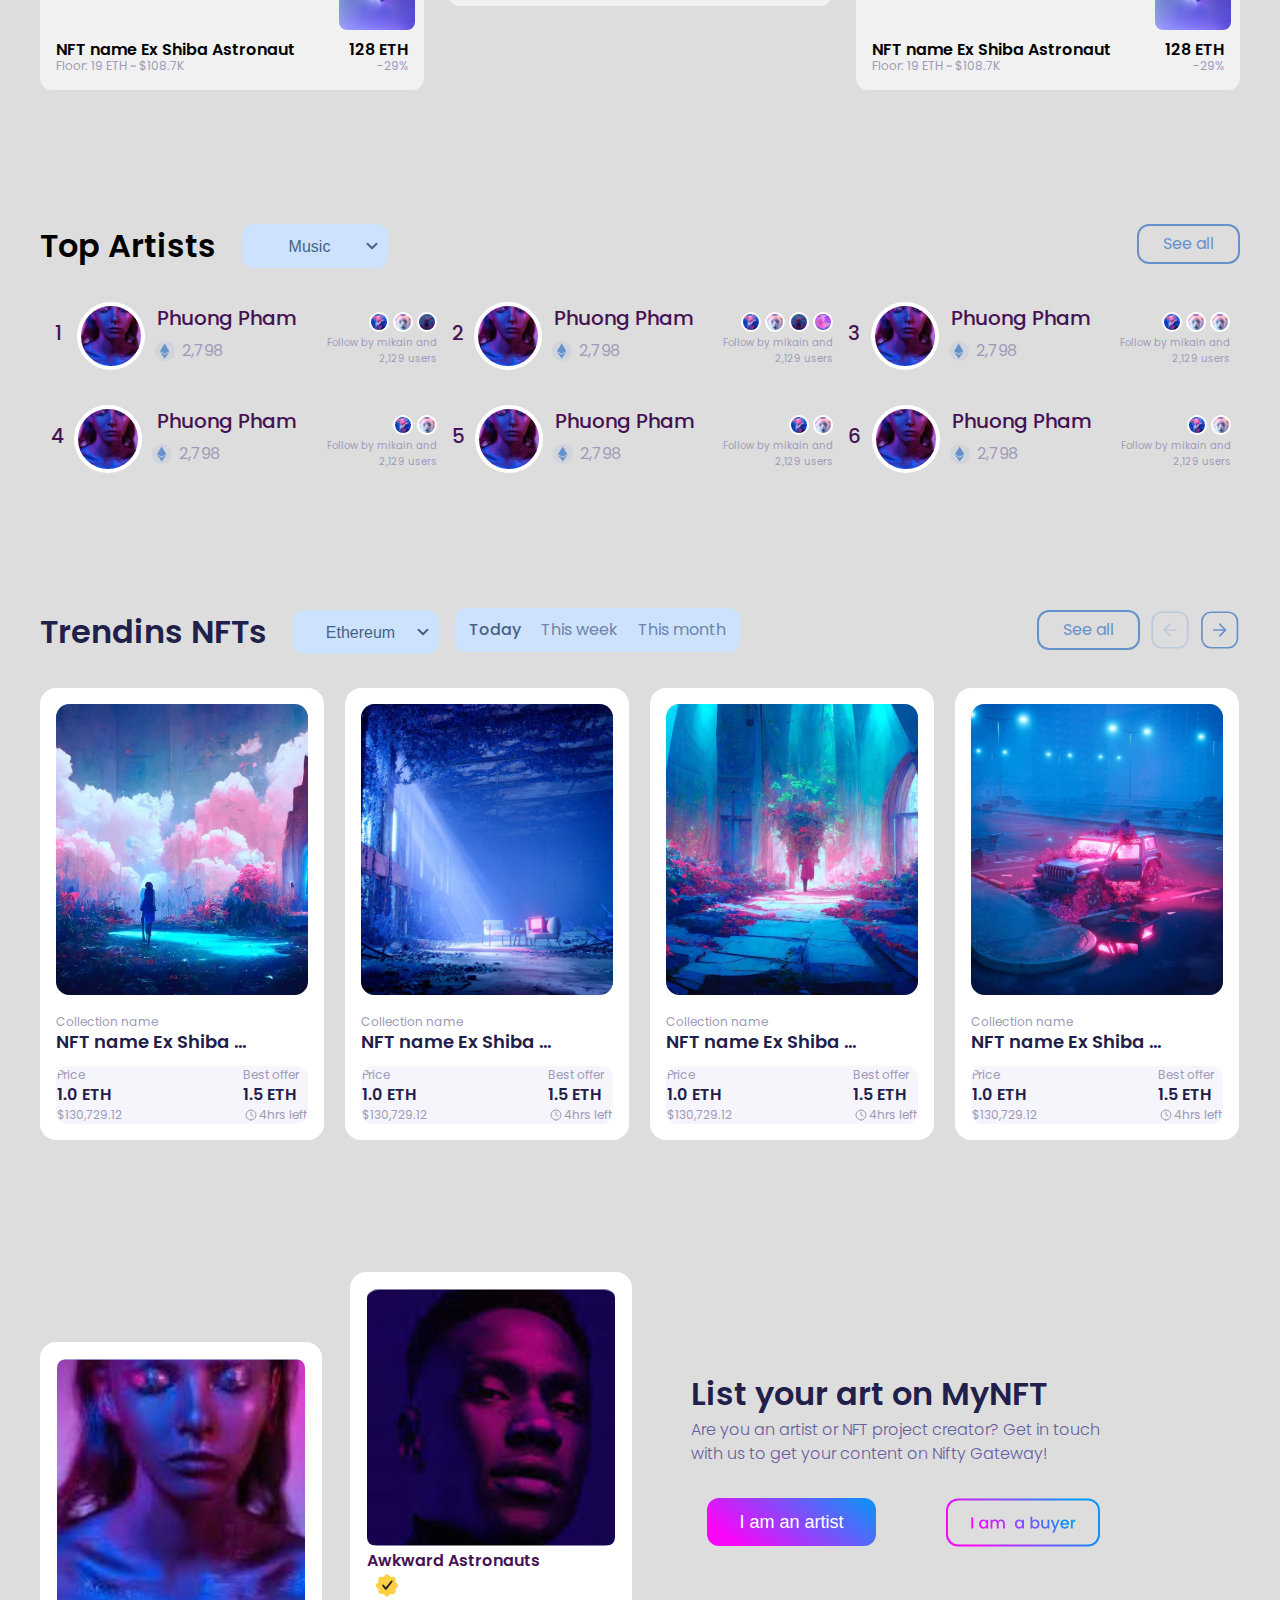
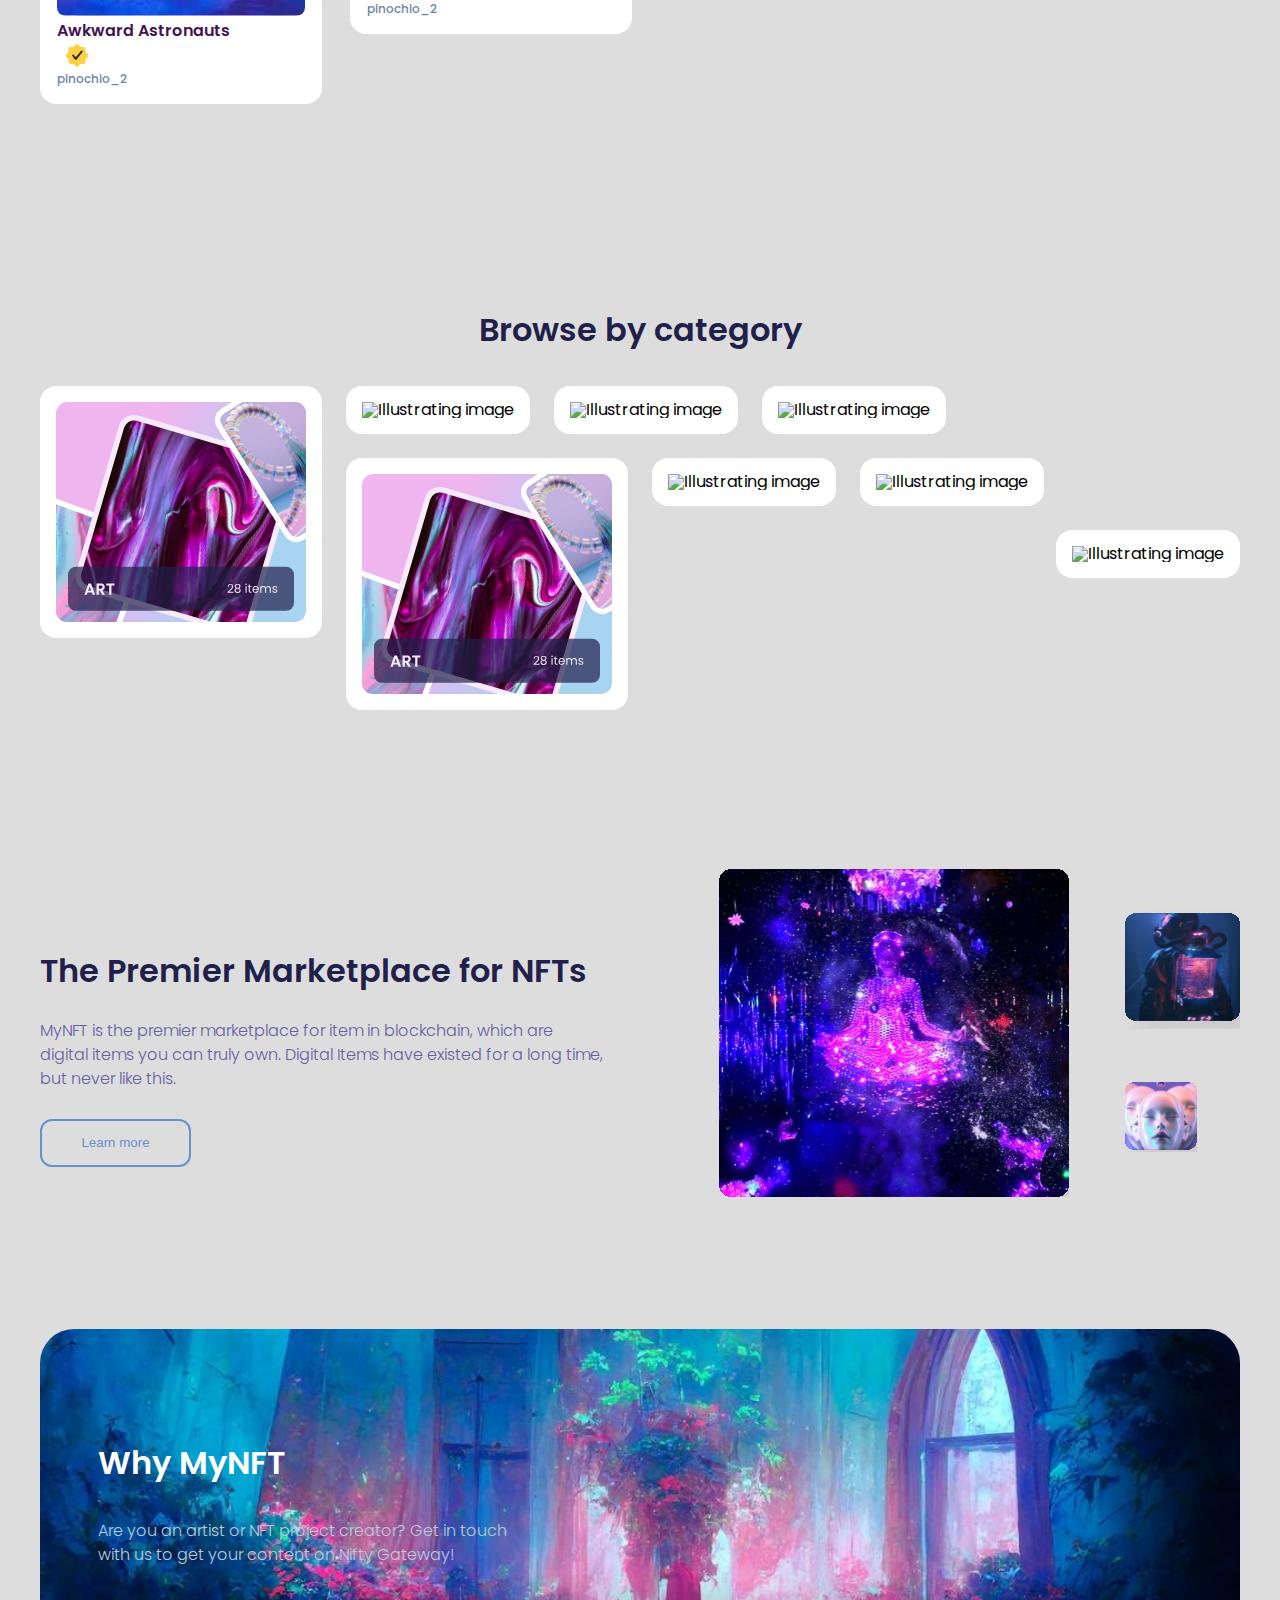
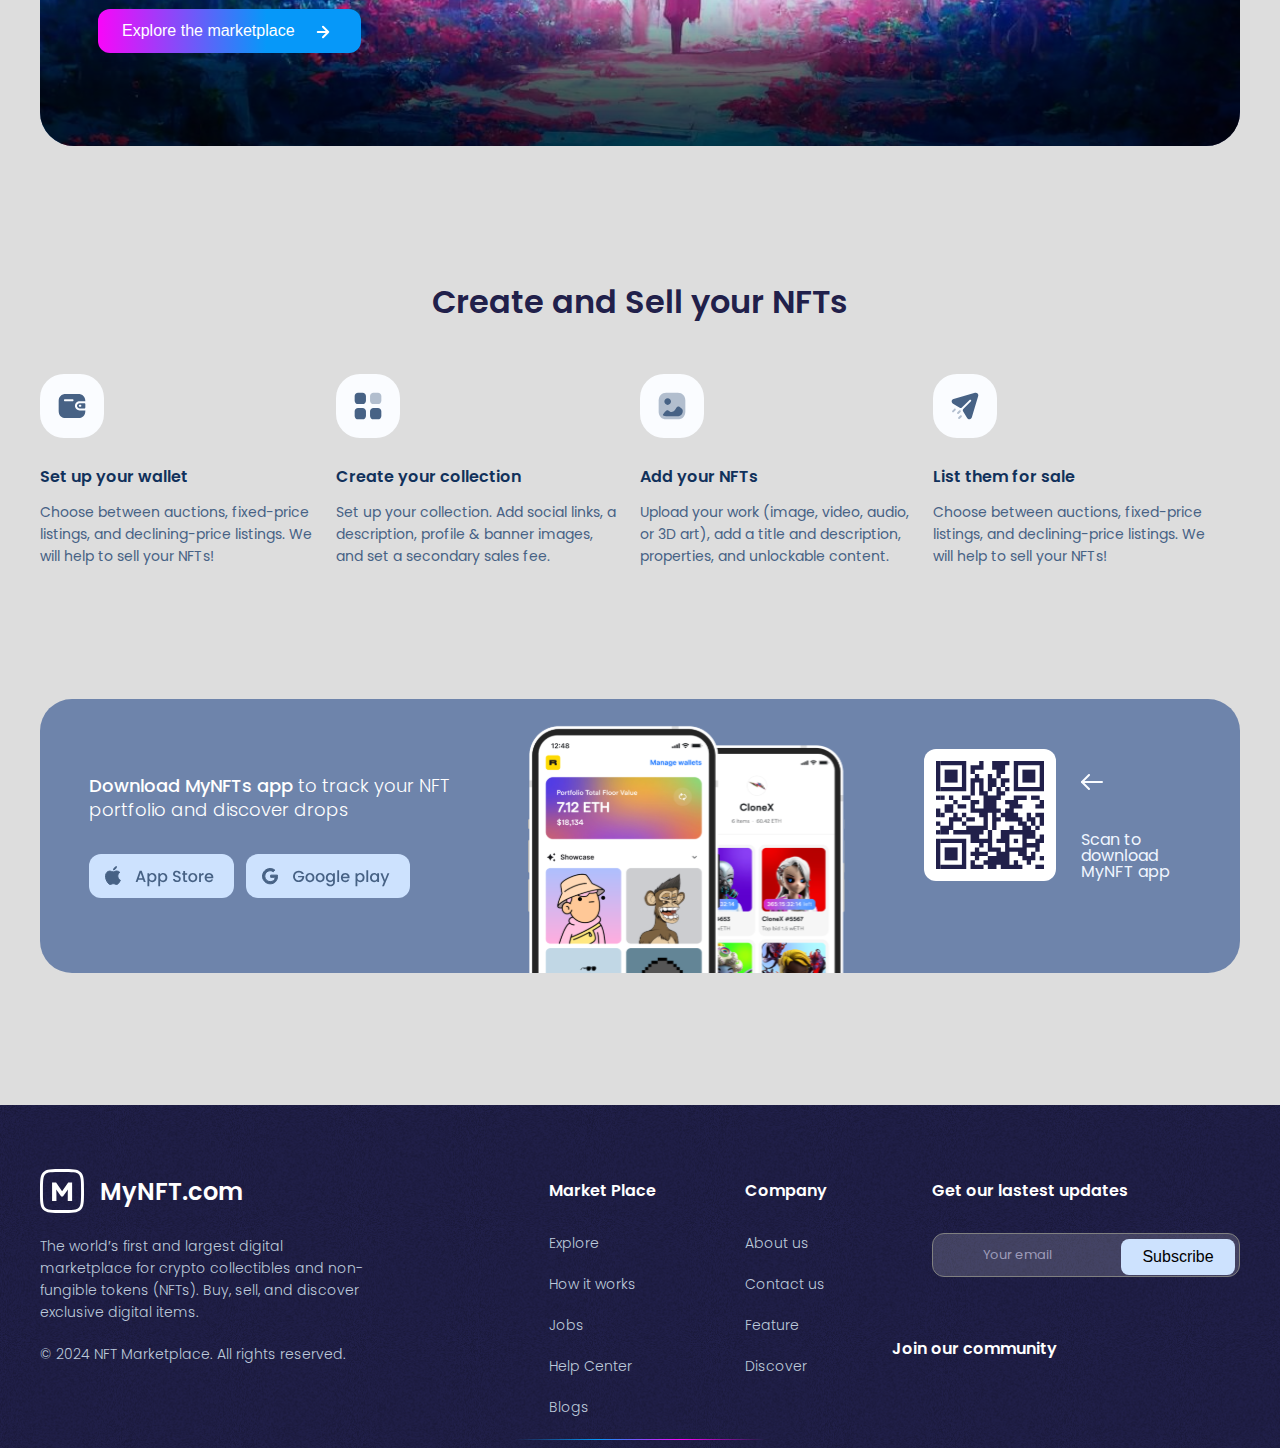
==== commit c8f3bb93: "removed padding from first card section" ====
--- a/index.html
+++ b/index.html
@@ -34,7 +34,6 @@
 <link rel="preconnect" href="https://fonts.gstatic.com" crossorigin>
 <link href="https://fonts.googleapis.com/css2?family=Poppins:ital,wght@0,100;0,200;0,300;0,400;0,500;0,600;0,700;0,800;0,900;1,100;1,200;1,300;1,400;1,500;1,600;1,700;1,800;1,900&display=swap" rel="stylesheet">
 <link href="https://fonts.googleapis.com/css2?family=Dancing+Script:wght@400..700&family=Major+Mono+Display&family=Merienda:wght@300..900&family=Poppins:ital,wght@0,100;0,200;0,300;0,400;0,500;0,600;0,700;0,800;0,900;1,100;1,200;1,300;1,400;1,500;1,600;1,700;1,800;1,900&display=swap" rel="stylesheet">
-
    <!--TODO: CHECK AGAIN ALL THE WEB PAGE, TO FIND ANY ERRORS-->
 </head>
 <body>
--- a/css/style.css
+++ b/css/style.css
@@ -560,11 +560,6 @@
 
   font-weight: 600;
   color: #21204A;
-}
-
-.hot-middle-card {
-
-  padding: 8px 12px;
 }
 
 .hot-bottom-card {
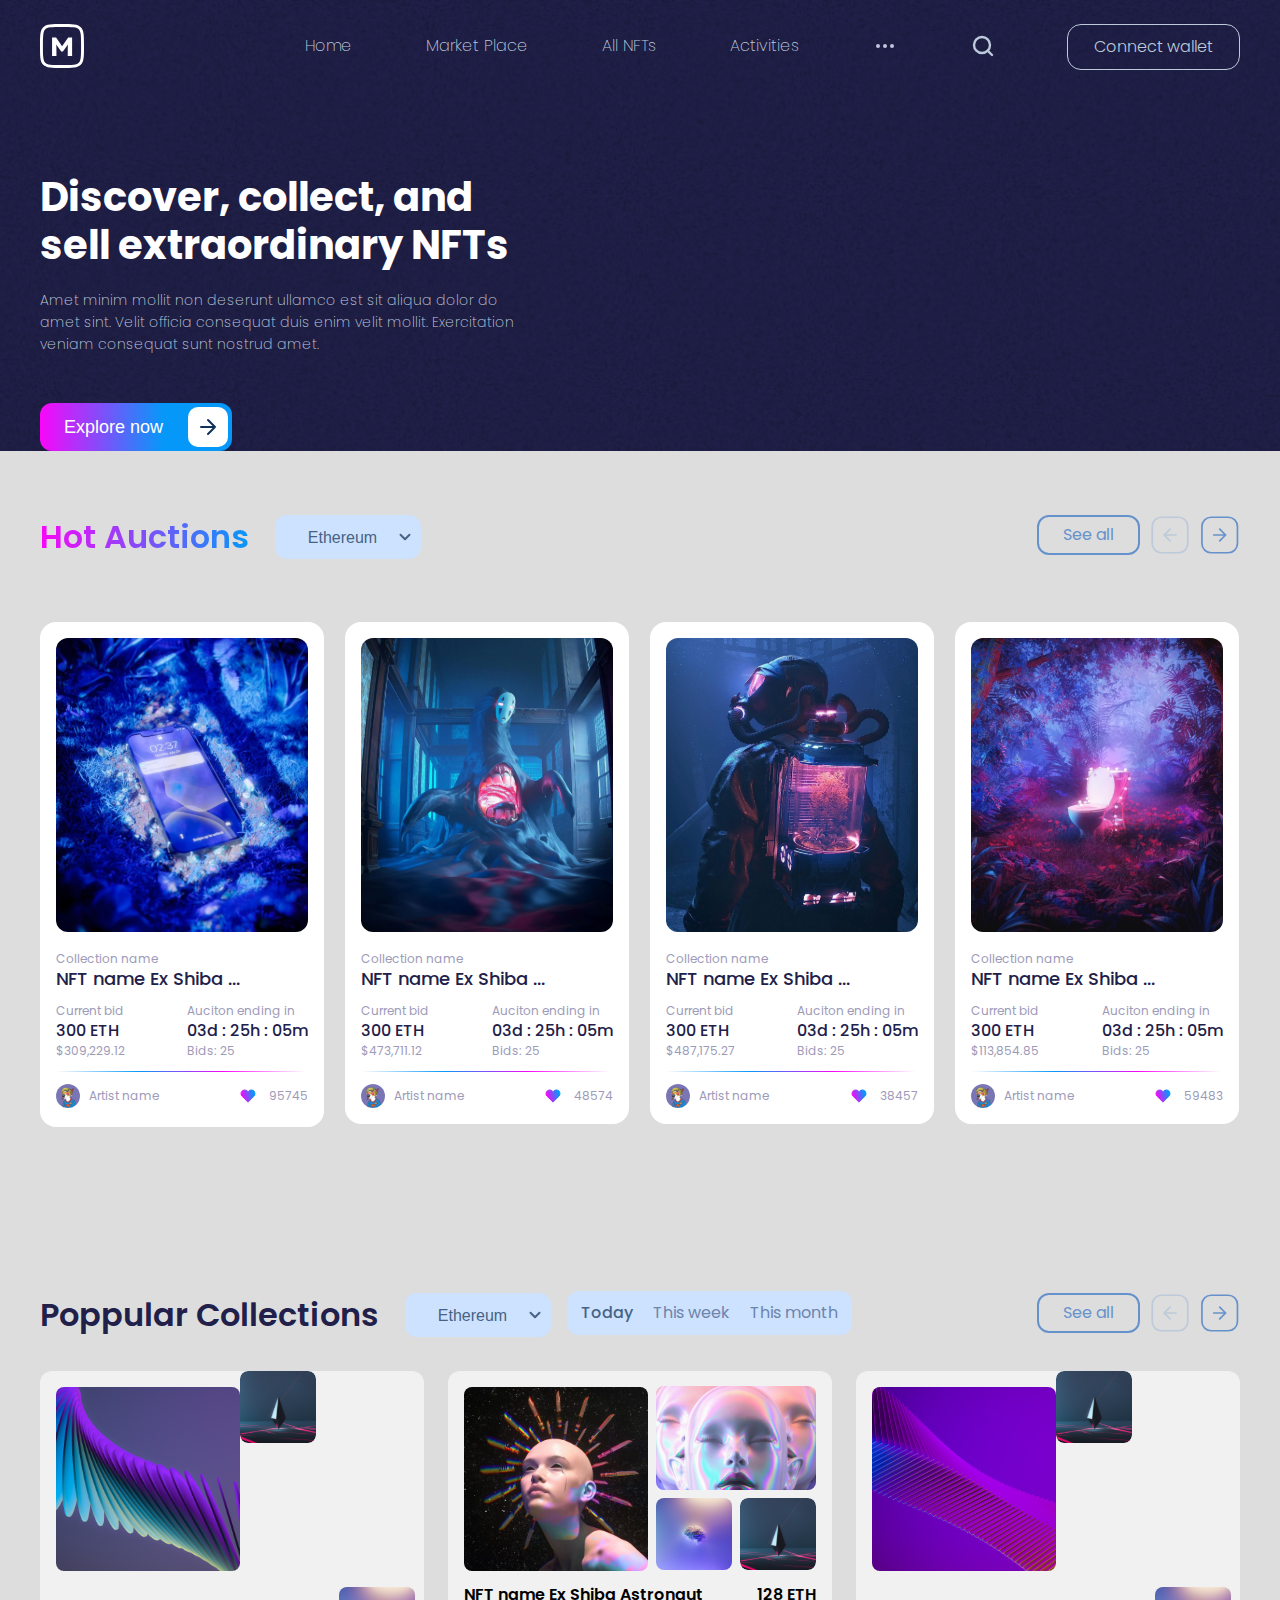
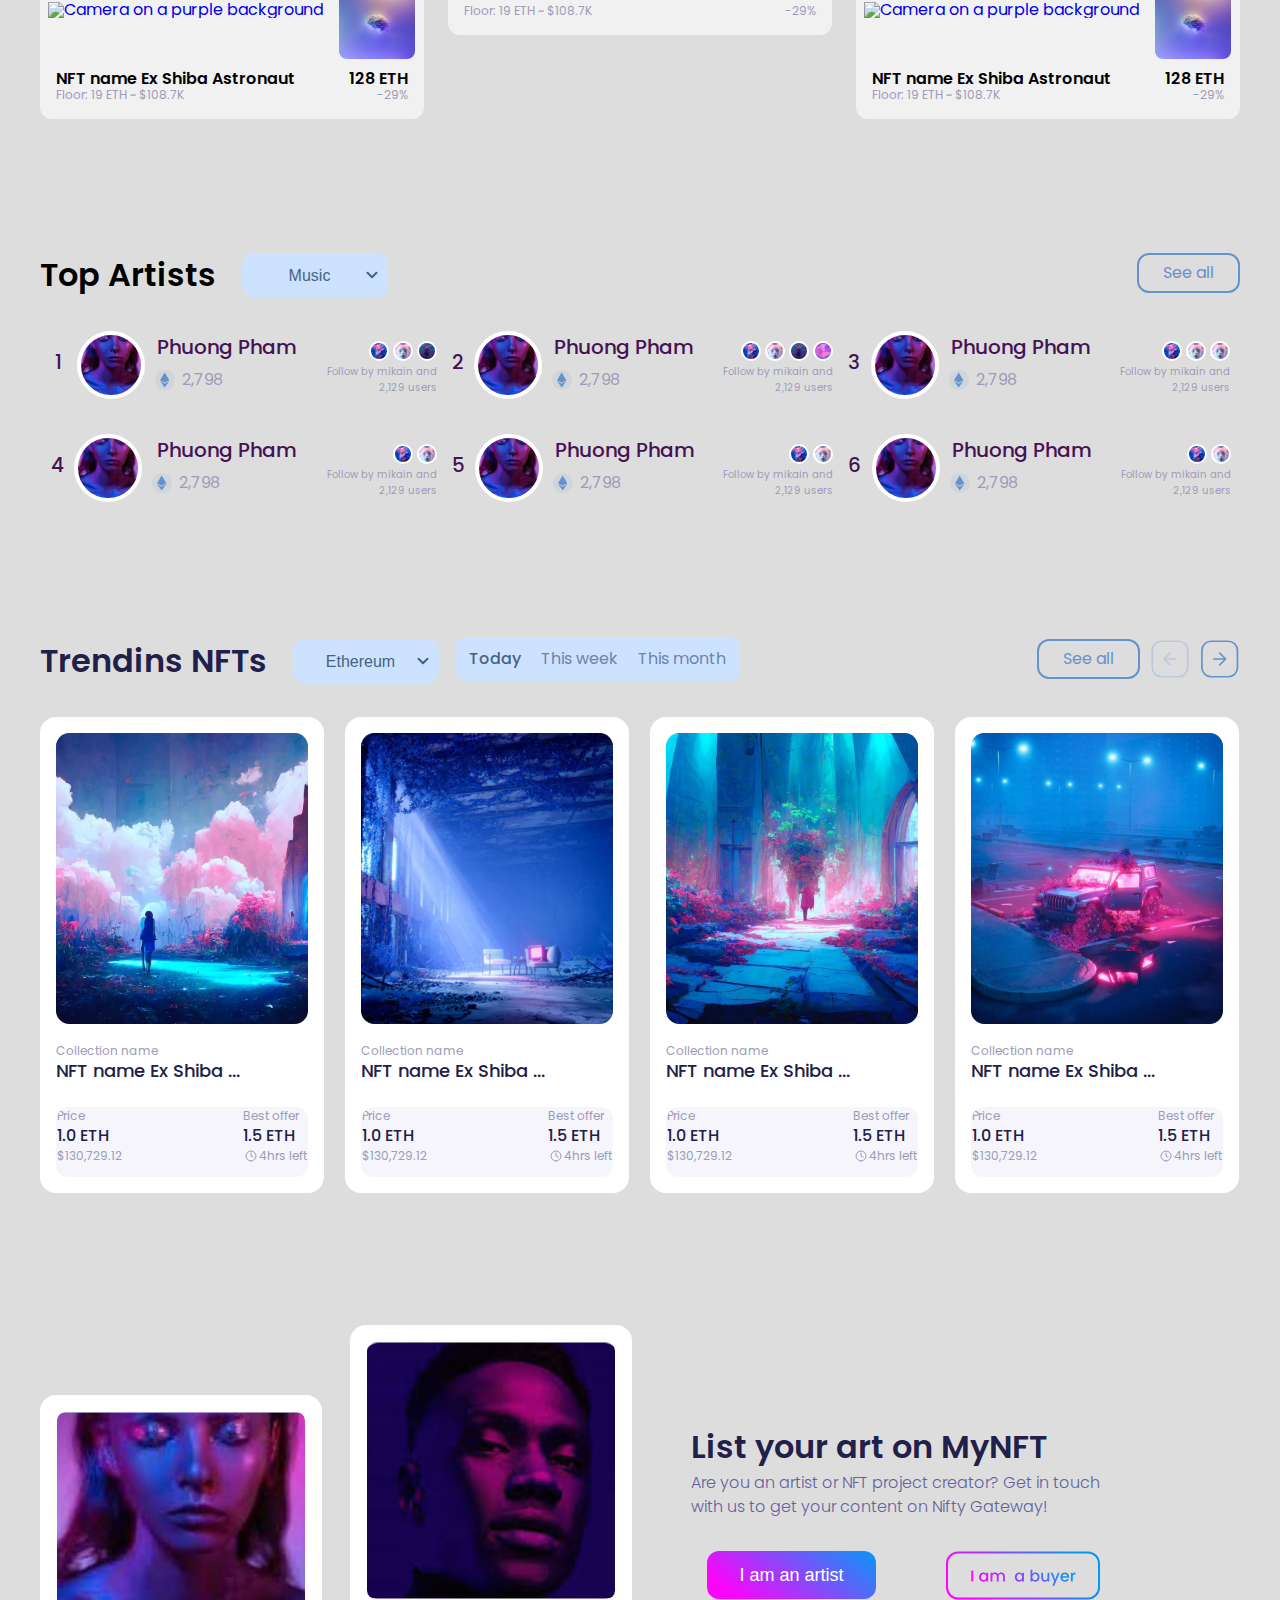
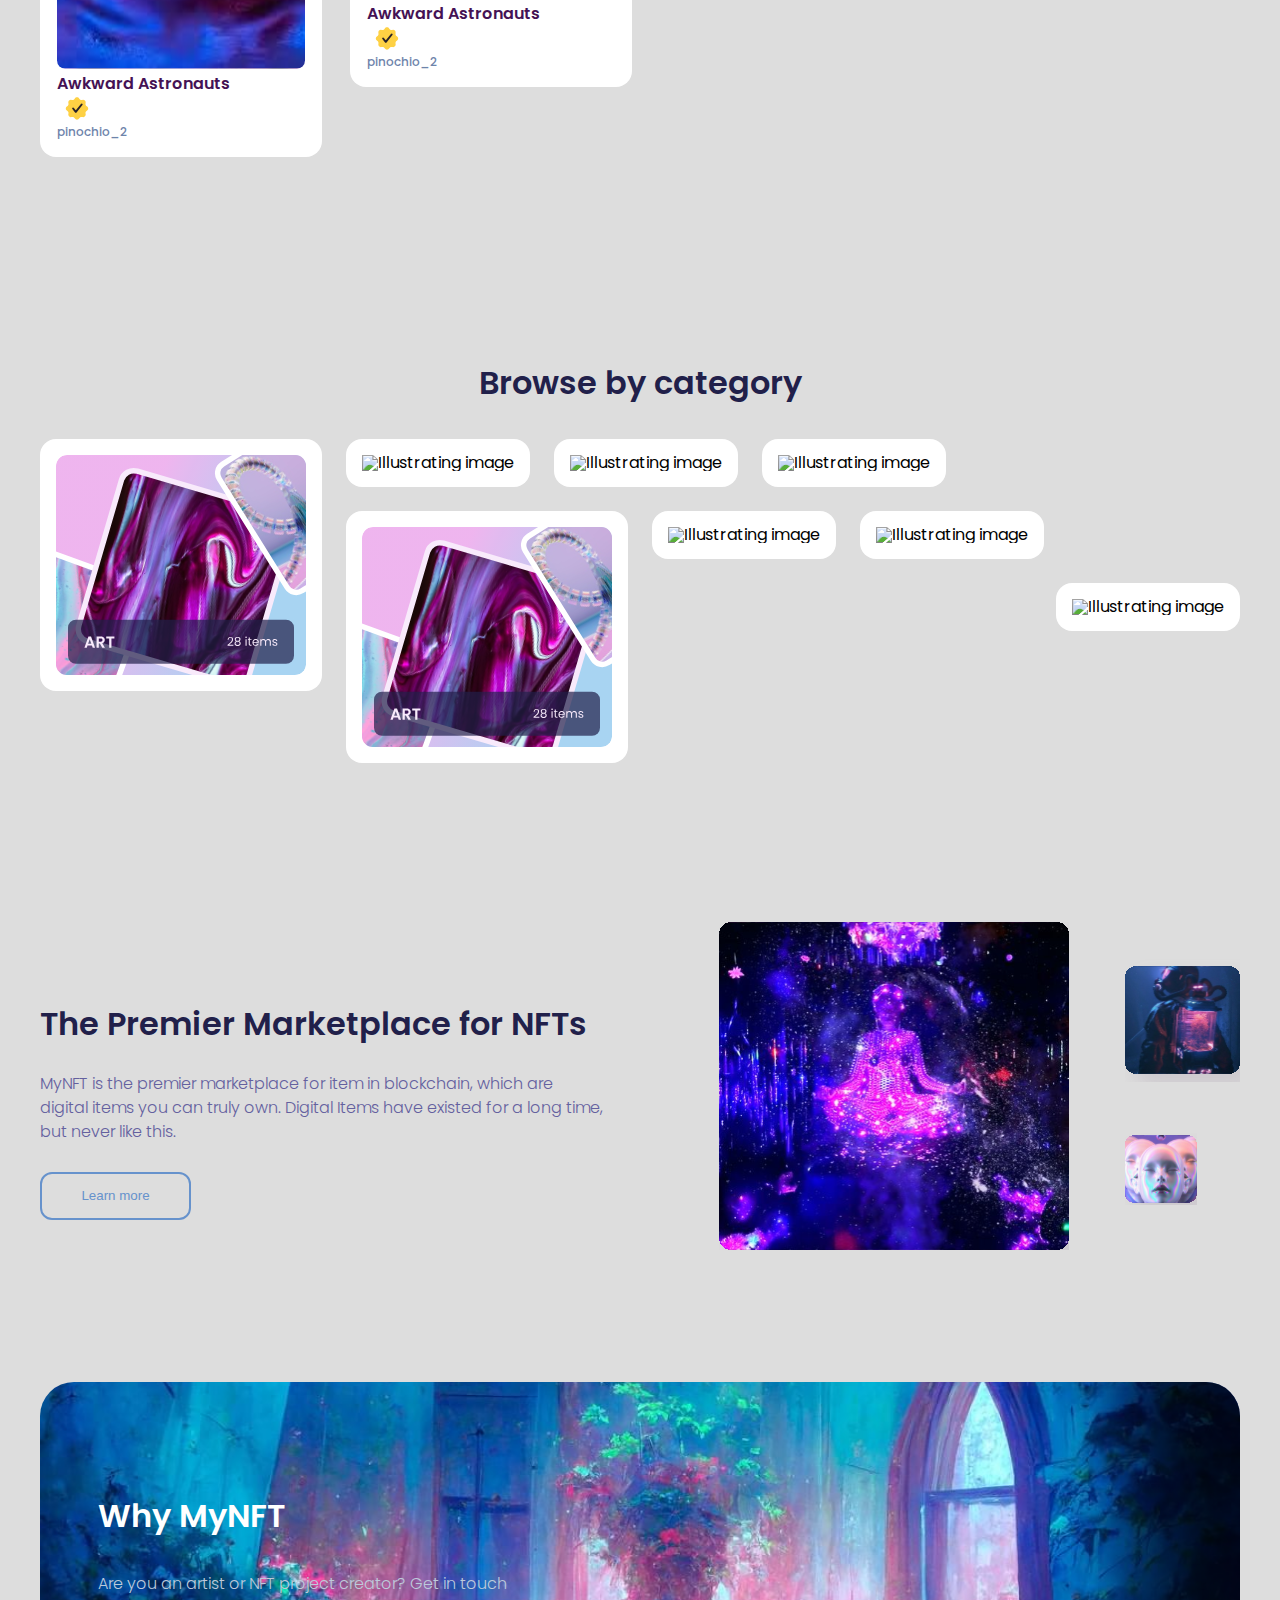
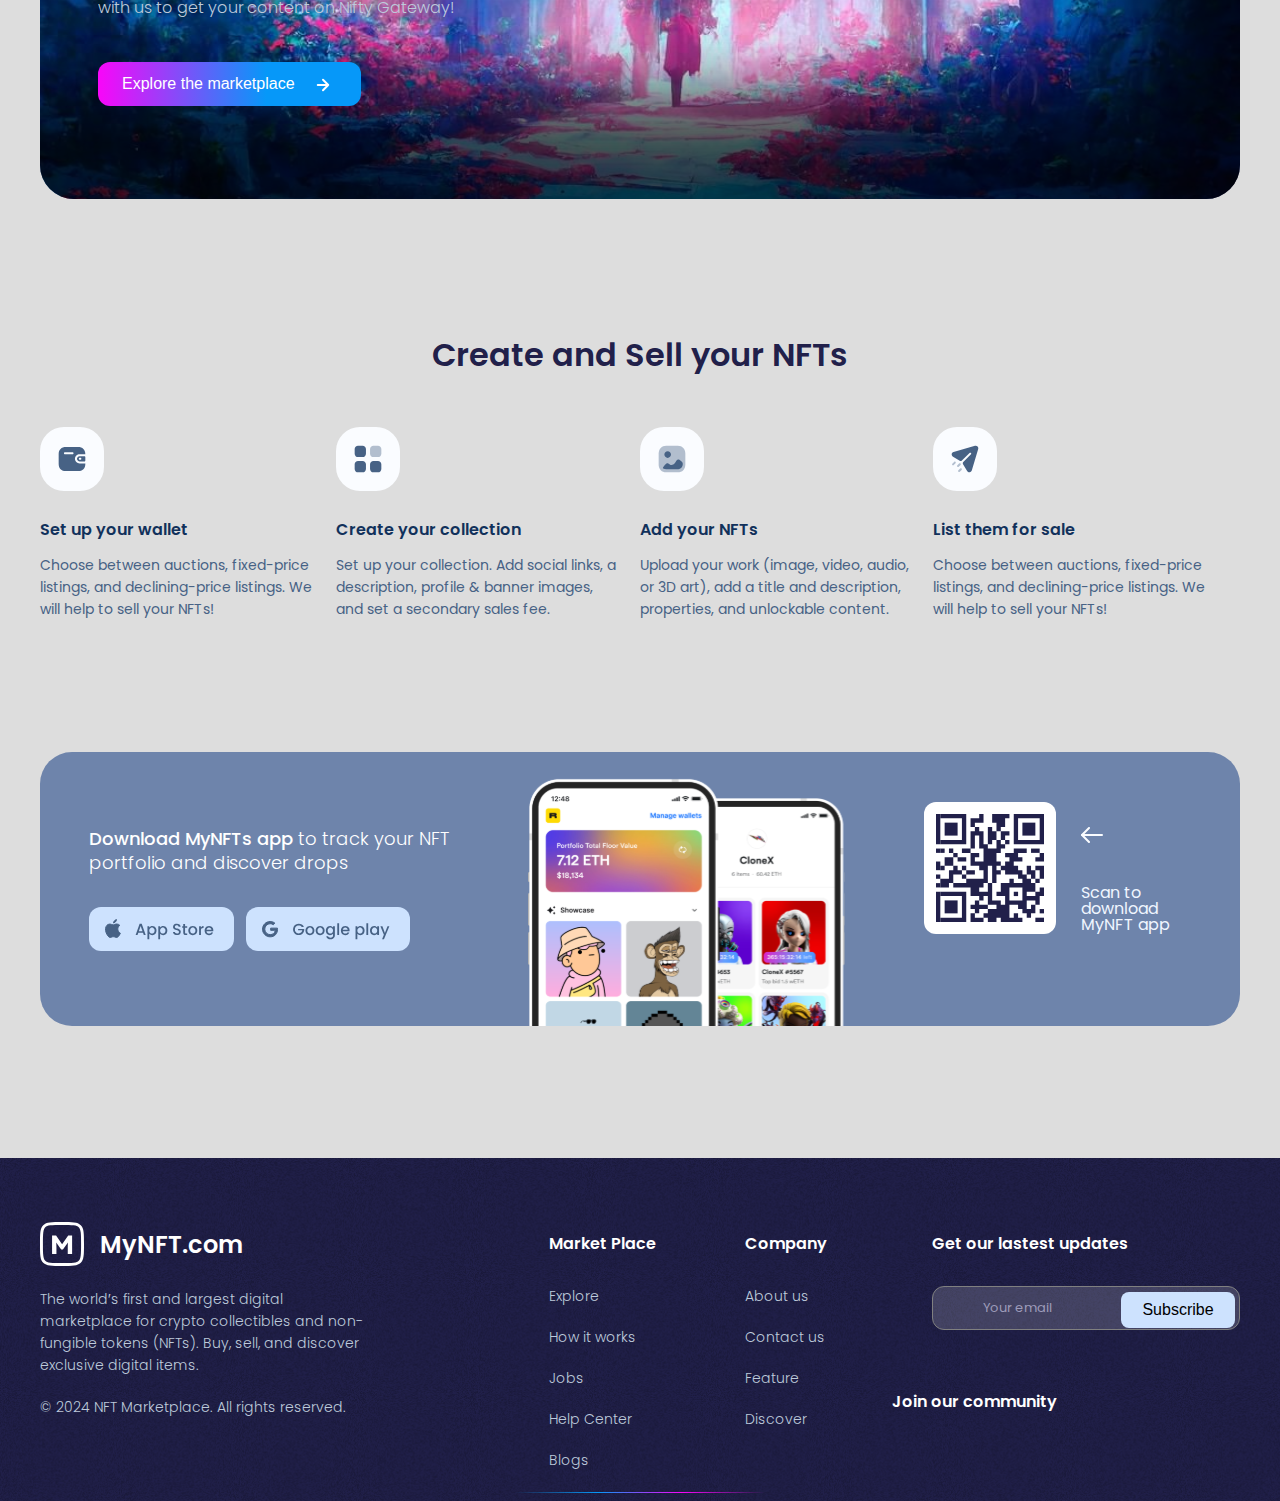
==== commit 238dbd21: "changes dimensions to first group container cards, removed paddings and margin from wrong elements" ====
--- a/index.html
+++ b/index.html
@@ -124,11 +124,11 @@
                 </div>
                 <hr>
                 <div class="hot-bottom-card">
-                    <figure class="fl"> <!-- ARTIST NICKNAME AND LOGO AVATAR-->
+                    <figure class="bottom-card_left fl"> <!-- ARTIST NICKNAME AND LOGO AVATAR-->
                         <a href="#"><img  class="fl" src="./images/row1_cards/Avatar.svg" alt="Artist avatar"></a>
-                        <figcaption class="hot-artist-name fl">Artist name</figcaption>
+                        <figcaption class="hot-artist-name fr">Artist name</figcaption>
                     </figure>
-                    <figure> <!-- LIKES COUNT AND LIKES MINI-LOGO -->
+                    <figure class="bottom-card_right fr"> <!-- LIKES COUNT AND LIKES MINI-LOGO -->
                         <figcaption class="fr">95745</figcaption>
                         <a href="#"><img class="fr" src="./images/row1_cards/heart_like.svg" alt="Likes Count Icon"></a>
                     </figure>
--- a/css/style.css
+++ b/css/style.css
@@ -495,8 +495,9 @@
 }
 
 .card-bid-title {
-  padding-top: 16px;
-}
+  padding: 16px 0 12px 0;
+}
+
 
 .card-bid1 {
   border-radius: 16px;
@@ -518,7 +519,7 @@
   font-size: 18px;
   line-height: 24px;
 
-  font-weight: 600;
+  font-weight: 500;
   color: #21204A;
 }
 
@@ -550,31 +551,42 @@
   font-size: 16px;
   line-height: 24px;
 
-  font-weight: 600;
+  font-weight: 500;
   color: #21204A;
 }
 
 .hot-subtitle2 h3 {
   font-size: 16px;
   line-height: 24px;
-
-  font-weight: 600;
+  font-weight: 500;
   color: #21204A;
 }
 
+
 .hot-bottom-card {
-
-  clear: both;
-
+  overflow: auto;
+  clear: both;
+  padding-top: 12px;
+
+}
+.bottom-card_right a {
+  display: inline-block;
+}
+.bottom-card_left a {
+  display: inline-block;
 }
 .hot-bottom-card figcaption{
-  padding: 5px;
+  padding: 4px 0 4px 9px;
   font-family: "Poppins", sans-serif;
   font-weight: 400;
   font-size: 12px;
   line-height: 16px;
   align-items: center;
   color: rgba(157, 155, 185, 1);
+}
+
+.bottom-card_right img a {
+  display: inline-block;
 }
 
 
@@ -672,8 +684,6 @@
  }
 
  .select-data {
-  width: 285px;
-  height: 44px;
   border-radius: 12px;
   background-color: rgba(205, 226, 254, 1);
   font-size: 16px;
@@ -750,12 +760,13 @@
 /*END OF POPULAR COLLECTIONS BLOCK MENU EDITING*/
   /*CARD SLOTS FOR POPULAR COLLECTIONS  */ 
 
-
+.cards-container article hr {
+  margin: 0;
+}
 .cards-container2 {
   width: 384px;
   gap: 12px;
   border-radius: 12px;
-  opacity: 0px;
   background-color: rgba(255, 255, 255, 0.6);
   margin-right: 24px;
 }
@@ -1280,6 +1291,11 @@
 }
 .trending-nft-card1 {
   cursor: pointer;
+}
+.hot-middle-card {
+  clear: both;
+  overflow: auto;
+  padding-bottom: 12px;
 }
 .hot-middle-card .clock {
   padding: 2px;
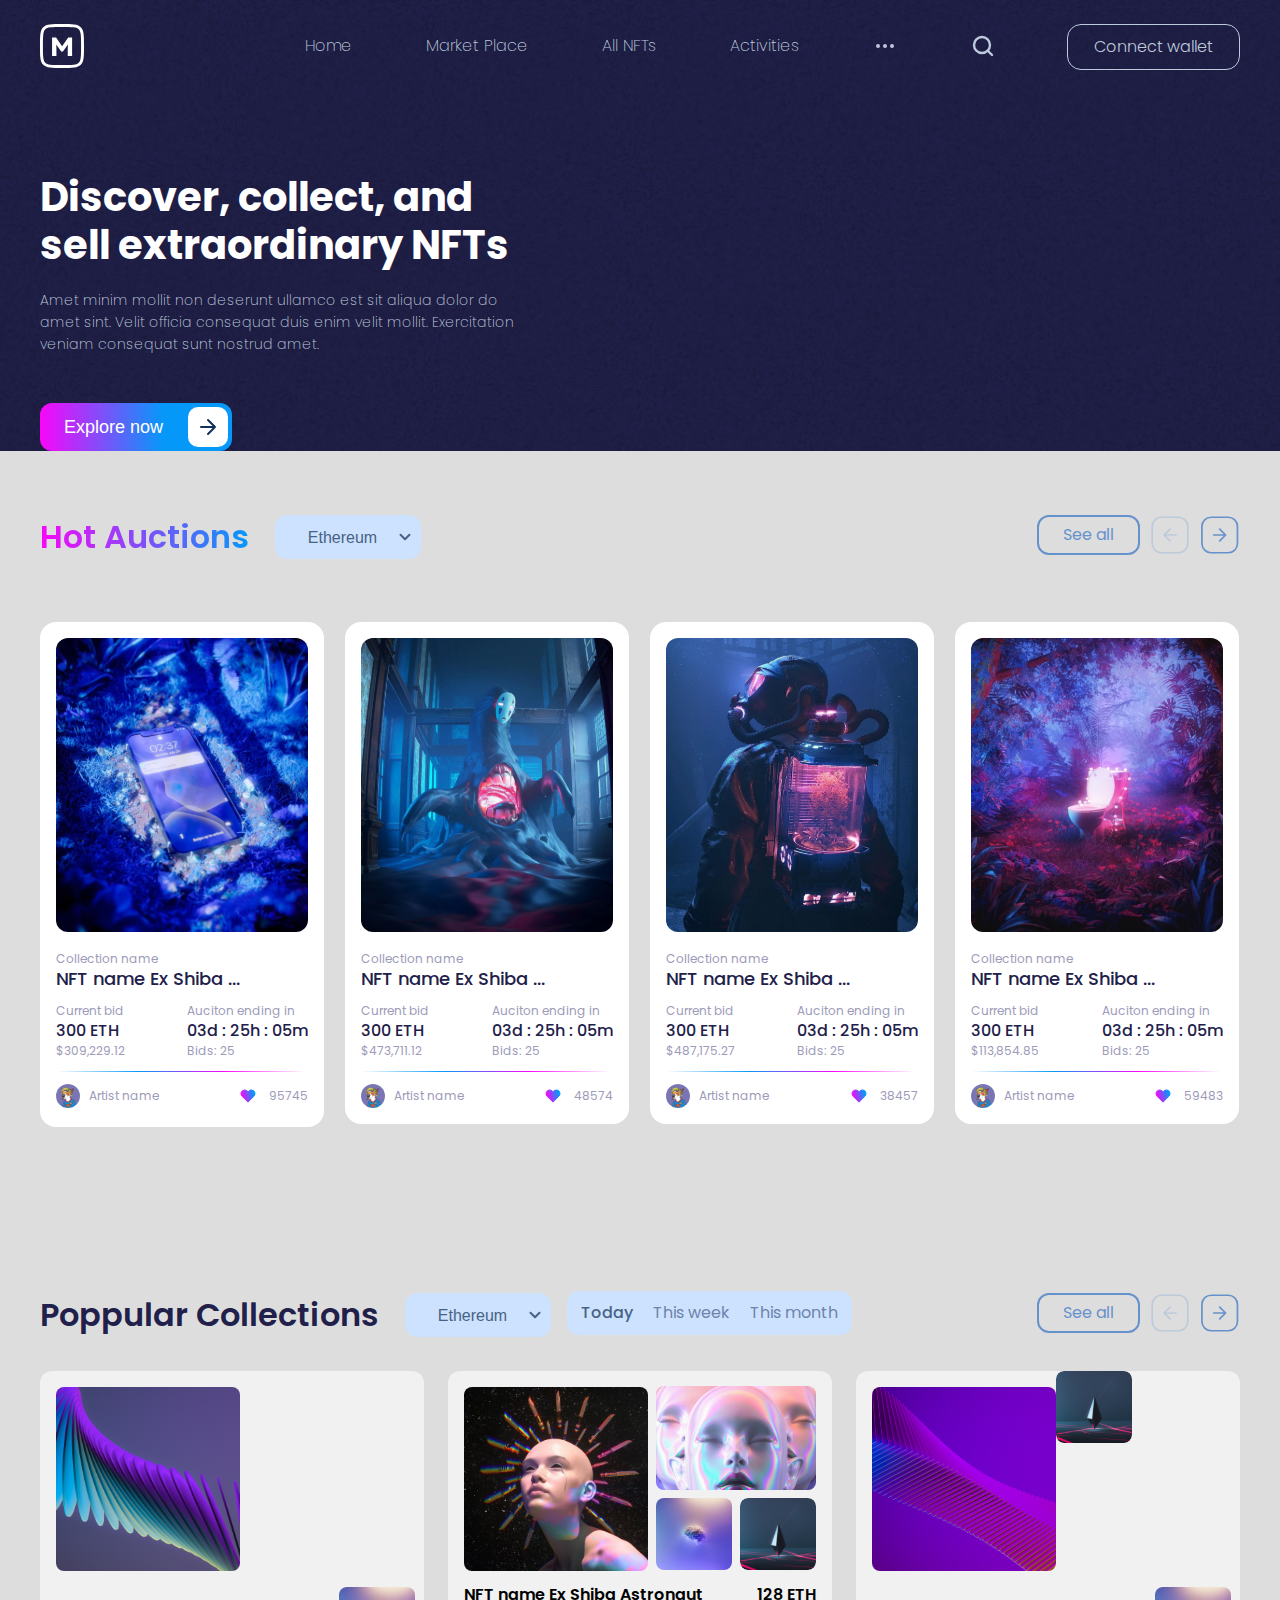
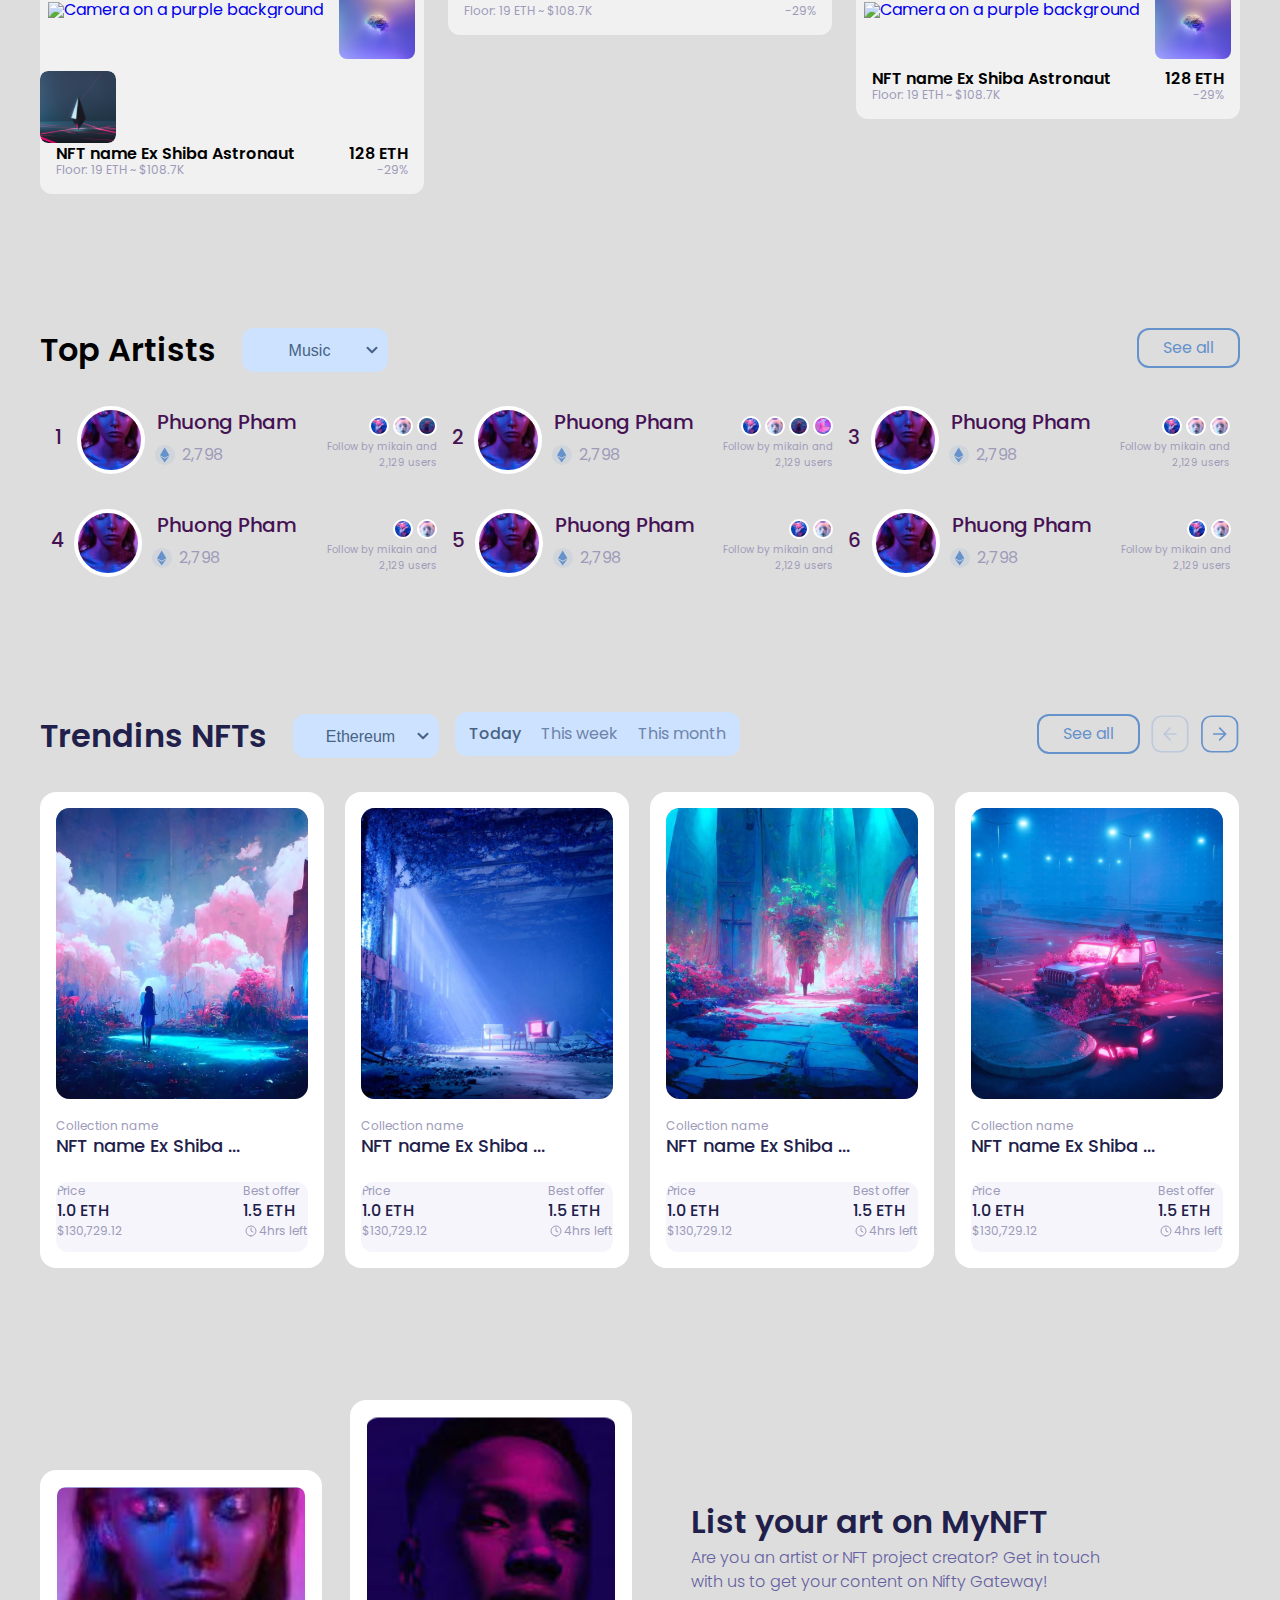
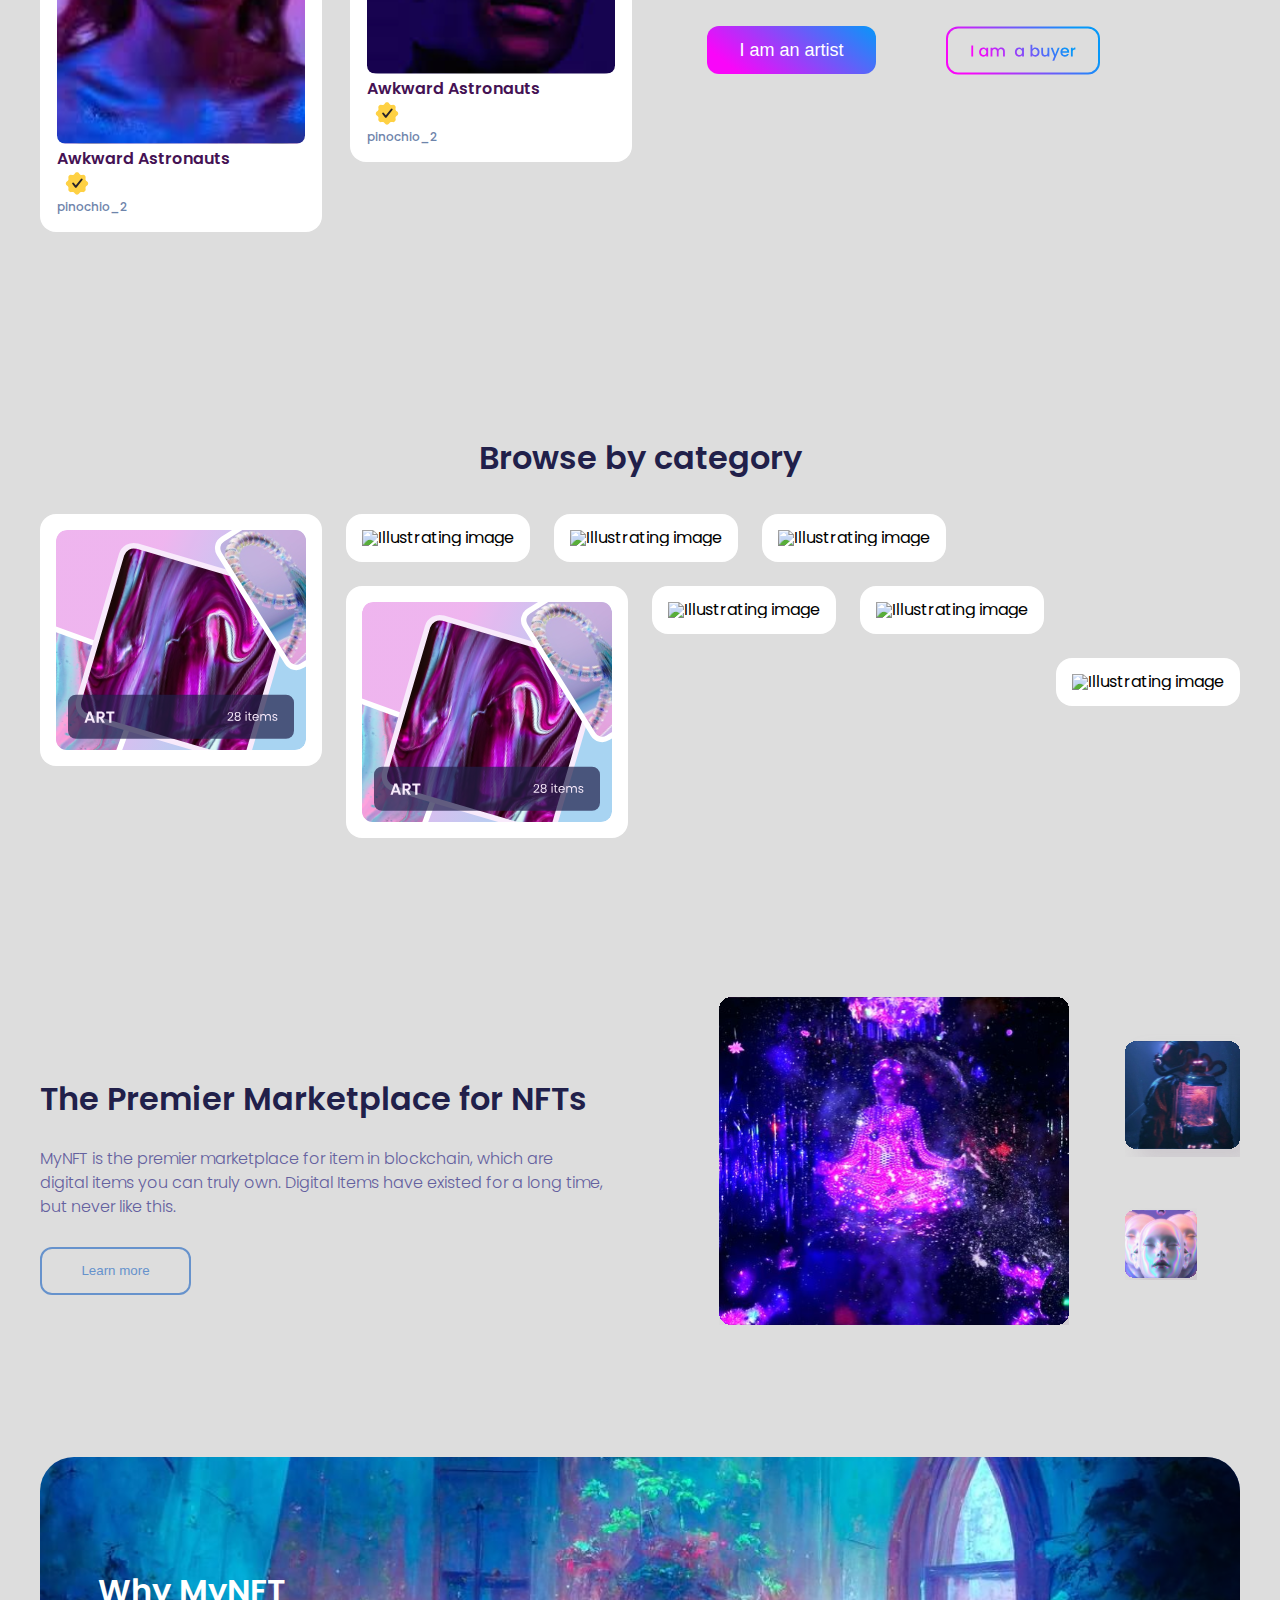
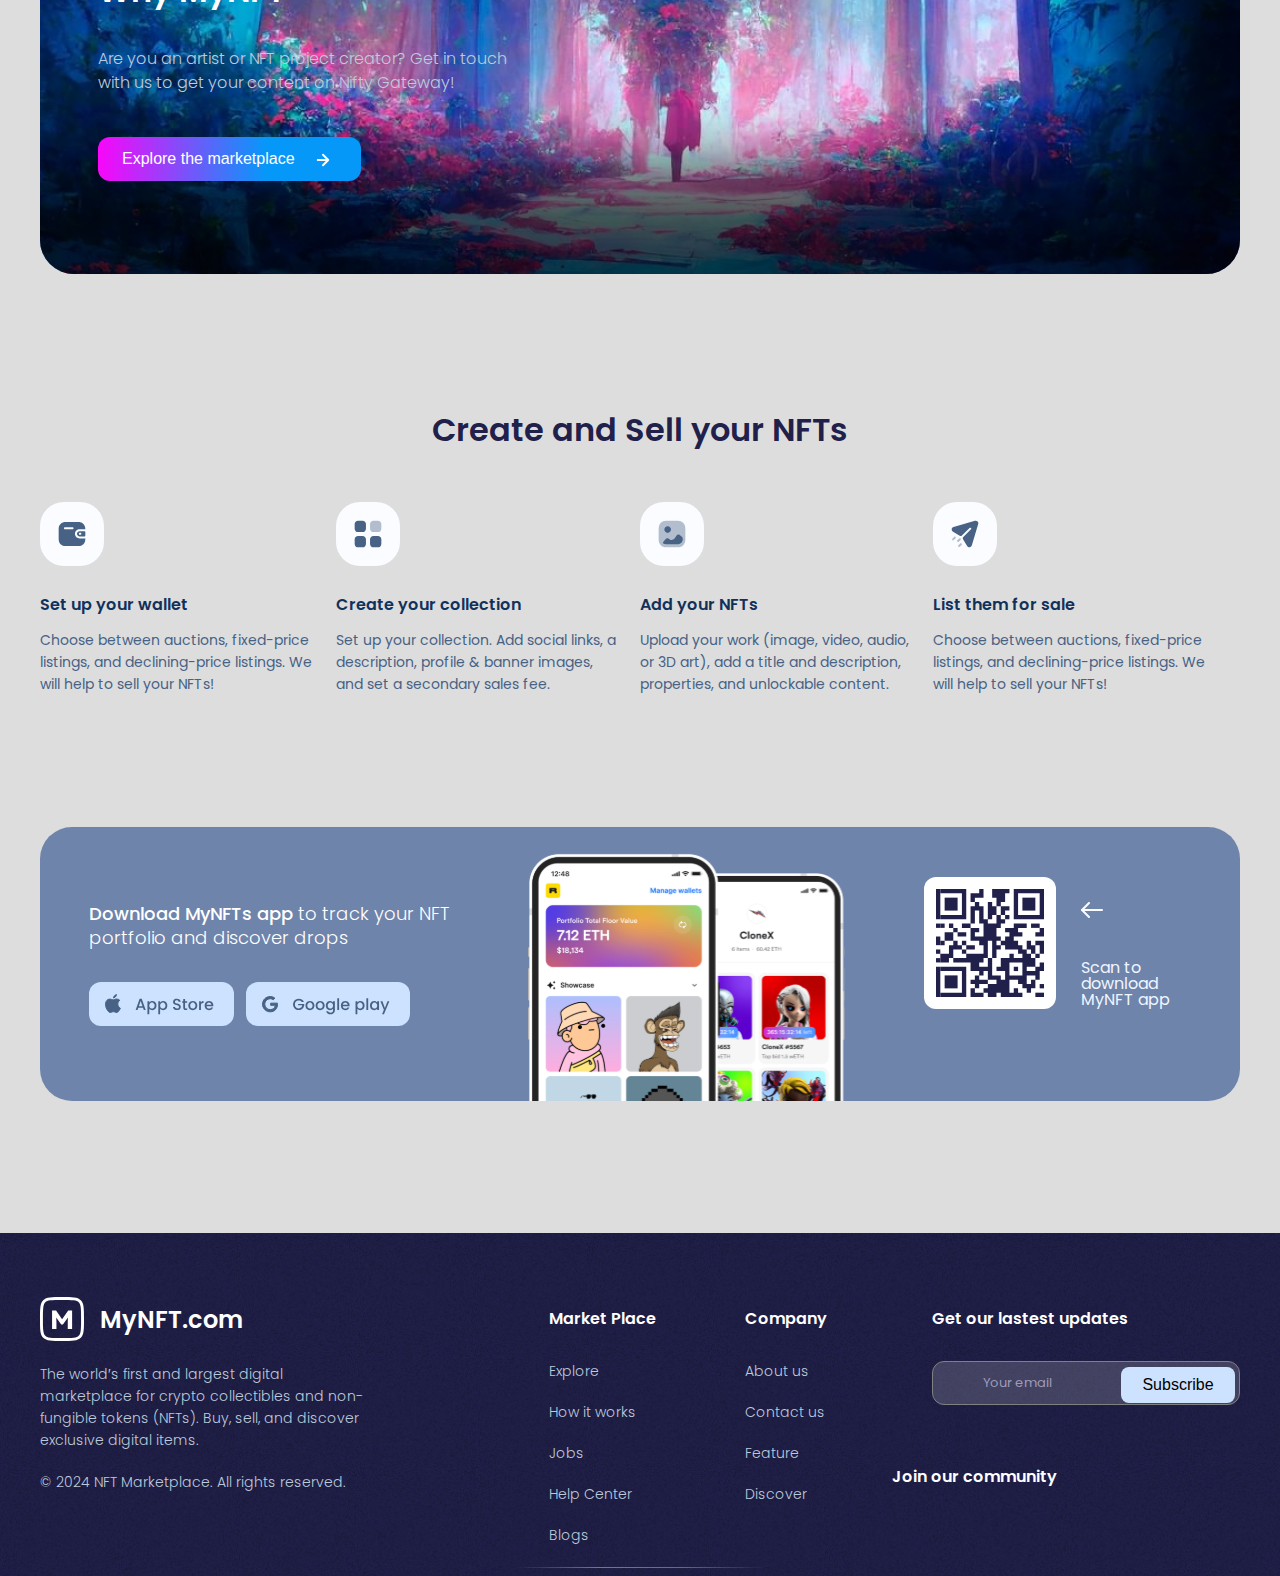
==== commit a151ce1f: "modified sizes at popular collection section" ====
--- a/index.html
+++ b/index.html
@@ -49,8 +49,8 @@
                     <nav class="header-menu">
                         <ul>
                             <li><a href="#" aria-current="page">Home</a></li>
-                            <li><a href="#hot-auctions">Market Place</a></li>
-                            <li><a href="#connect" >All NFTs</a></li>
+                            <li><a href="#">Market Place</a></li>
+                            <li><a href="#" >All NFTs</a></li>
                             <li><a href="#">Activities</a></li>
                             <li><a href="#"><img src="./images/icons/dots.svg" alt="Dots"></a></li>
                             <li><a href="#"><img width="24" src="./images/icons/search.svg" alt="Search"></a></li>
@@ -79,7 +79,7 @@
     <main class="container-main">
         <section class="block1-menu"> 
 <!-- DROP DOWN SELECTION LIST-->
-            <article class="section1_info" id="hot-auctions">
+            <article class="section1_info">
                 <div class="left-info fl">
                     <h2 class="fl">Hot Auctions</h2>
                     <div class="drop-list-btn fl">
@@ -272,11 +272,15 @@
             </div>
             <!-- CARD (1 POPULAR COLLECTION BLOCK)-->            
             <article class="cards-container2 fl">
-                <div class="cards-position fl">
-                    <a href="#"><img class="card-coll-img1 fl" src="./images/popular-collections/article1/rect1.svg" alt="Animated wall purple wing"></a>
-                    <a href="#"><img class="card-coll-img2 fl" src="./images/popular-collections/article1/rect2.svg" alt="Camera on a purple background"></a>
-                    <a href="#"><img class="card-coll-img3 fl" src="./images/popular-collections/article1/rect3.svg" alt="Mind on a purple and blue background"></a>
-                    <a href="#"><img class="card-coll-img4" src="./images/popular-collections/article1/rect4.svg" alt="Black Diamond"></a>
+                <div class="cards-position">
+                    <div class="left-img_slot fl">
+                        <a href="#"><img class="card-coll-img1 fl" src="./images/popular-collections/article1/rect1.svg" alt="Animated wall purple wing"></a>
+                    </div>
+                    <div class="right-img_slot fr">
+                        <a href="#"><img class="card-coll-img2 fl" src="./images/popular-collections/article1/rect2.svg" alt="Camera on a purple background"></a>
+                        <a href="#"><img class="card-coll-img3 fl" src="./images/popular-collections/article1/rect3.svg" alt="Mind on a purple and blue background"></a>
+                        <a href="#"><img class="card-coll-img4" src="./images/popular-collections/article1/rect4.svg" alt="Black Diamond"></a>
+                    </div>
                 </div>
                 <div class="bottom-card-position">
                     <div class="block1-cards-info fl">
@@ -585,7 +589,7 @@
         </article>
     </section>   
     <!-- LIST YOUR ART ON MYNFT - CONTAINER BLOCK-->
-    <section class="list-your-art" id="connect">
+    <section class="list-your-art">
         <!-- LADY NFT IMAGE BLOCK-->
         <article class="list-art-item fl">
             <figure>
